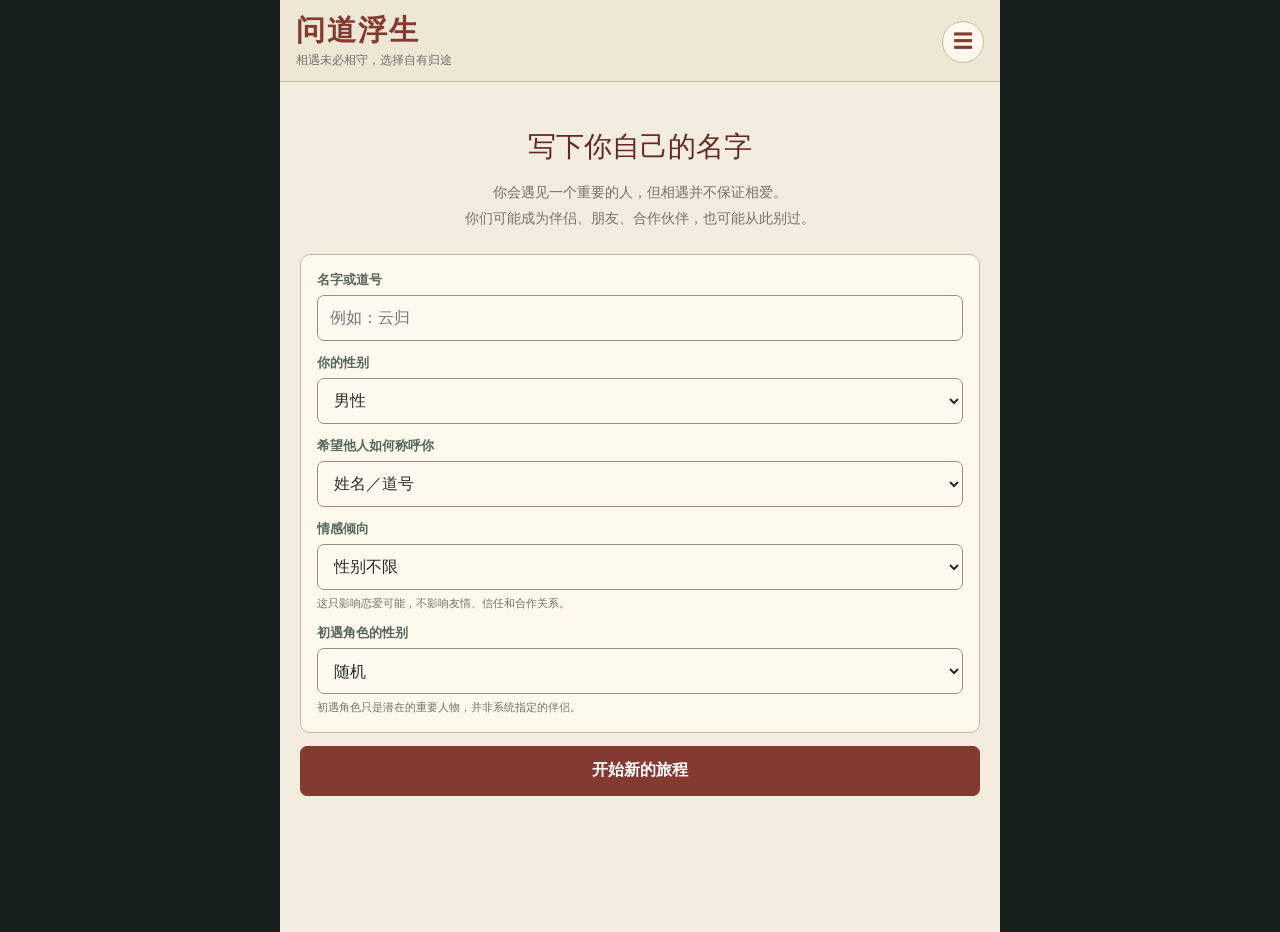
==== index.html @ 98767c67 "Fix truncated game HTML and restore menu" ====
<!doctype html>
<html lang="zh-CN">
<head>
<meta charset="utf-8">
<meta name="viewport" content="width=device-width,initial-scale=1,viewport-fit=cover">
<title>问道浮生 · 人物关系与生存重构版</title>
<style>
:root{
  --paper:#f3eddf;
  --paper2:#e5dcc9;
  --ink:#282c29;
  --muted:#737268;
  --red:#843a31;
  --red2:#642a25;
  --green:#53685b;
  --gold:#9d7437;
  --line:#c7baa3;
  --blue:#506b78;
  --safe-bottom:env(safe-area-inset-bottom,0px)
}
*{box-sizing:border-box}
html{background:#17201c}
body{
  margin:0;
  color:var(--ink);
  font-family:"PingFang SC","Microsoft YaHei",sans-serif;
  background:#17201c
}
button,input,select{font:inherit}
button{cursor:pointer;-webkit-tap-highlight-color:transparent}
button:disabled{cursor:not-allowed;opacity:.42}
.app{
  width:min(100%,720px);
  min-height:100dvh;
  margin:auto;
  padding-bottom:calc(94px + var(--safe-bottom));
  background:var(--paper)
}
.header{
  padding:15px 16px 12px;
  background:#efe7d6;
  border-bottom:1px solid var(--line)
}
.header-row{
  display:flex;
  align-items:center;
  justify-content:space-between;
  gap:12px
}
.brand h1{
  margin:0;
  color:var(--red);
  font:700 29px/1.1 serif;
  letter-spacing:2px
}
.brand p{
  margin:5px 0 0;
  color:var(--muted);
  font-size:12px
}
.icon-btn{
  position:relative;
  width:42px;
  height:42px;
  border:1px solid var(--line);
  border-radius:50%;
  background:#fff9ed;
  color:var(--red);
  font-size:20px
}
.start{
  padding:38px 20px 42px;
  text-align:center
}
.start h2{
  margin:8px 0 12px;
  color:var(--red2);
  font:500 28px serif
}
.start-intro{
  color:var(--muted);
  line-height:1.85;
  font-size:14px
}
.creator{
  margin-top:22px;
  padding:16px;
  border:1px solid var(--line);
  border-radius:10px;
  background:#fff9ed;
  text-align:left
}
.field{margin-bottom:13px}
.field:last-child{margin-bottom:0}
.field label{
  display:block;
  margin-bottom:6px;
  color:var(--green);
  font-size:13px;
  font-weight:700
}
.field input,.field select{
  width:100%;
  height:46px;
  padding:0 12px;
  border:1px solid #9b907d;
  border-radius:7px;
  background:#fffaf0;
  color:var(--ink)
}
.field small{
  display:block;
  margin-top:5px;
  color:var(--muted);
  font-size:11px;
  line-height:1.5
}
.start-actions{
  display:grid;
  gap:9px;
  margin-top:13px
}
.primary{
  border-color:var(--red)!important;
  background:var(--red)!important;
  color:#fff!important
}
.wide{width:100%}
.main-btn{
  min-height:50px;
  padding:10px 14px;
  border:1px solid #958a77;
  border-radius:7px;
  background:#fffaf0;
  color:var(--ink);
  font-weight:700
}
.game{display:none}
.game.active{display:block}
.sticky{
  position:sticky;
  top:0;
  z-index:15;
  padding:9px 12px;
  background:rgba(239,231,214,.96);
  border-bottom:1px solid var(--line);
  backdrop-filter:blur(10px)
}
.progress-row{
  display:flex;
  justify-content:space-between;
  gap:10px;
  margin-bottom:7px;
  color:var(--muted);
  font-size:12px
}
.progress{
  height:5px;
  border-radius:9px;
  background:#d4c8b4;
  overflow:hidden
}
.progress i{
  display:block;
  height:100%;
  background:var(--red);
  transition:width .3s
}
.stats{
  display:grid;
  grid-template-columns:repeat(6,1fr);
  gap:5px;
  margin-top:8px
}
.stat{
  padding:6px 2px;
  border:1px solid var(--line);
  border-radius:5px;
  background:#e4dac7;
  text-align:center
}
.stat b{
  display:block;
  color:var(--red2);
  font-size:14px
}
.stat span{
  color:var(--muted);
  font-size:9px
}
.stat.warning{background:#ead4c4}
.stat.danger{background:#dfb9ad}
.content{padding:14px}
.guide{
  display:none;
  margin-bottom:11px;
  padding:12px 13px;
  border:1px solid #b38b51;
  border-radius:8px;
  background:#f1e3c4;
  color:#5c513f;
  font-size:13px;
  line-height:1.65
}
.guide.active{display:block}
.guide-head{
  display:flex;
  align-items:center;
  justify-content:space-between;
  gap:8px;
  margin-bottom:5px
}
.guide-head b{color:var(--red2)}
.guide-head span{
  color:var(--gold);
  font-size:11px
}
.scene{
  padding:18px;
  border:1px solid var(--line);
  border-radius:9px;
  background:#fff9ed;
  box-shadow:0 8px 24px rgba(62,45,30,.07)
}
.label{
  color:var(--gold);
  font-size:12px;
  letter-spacing:1px
}
.scene h2{
  margin:8px 0 12px;
  color:var(--red2);
  font:500 26px serif
}
.story{
  min-height:120px;
  line-height:1.95;
  white-space:pre-line;
  color:#474a43
}
.goal{
  margin-top:15px;
  padding:11px 12px;
  border-left:3px solid var(--green);
  background:#e9e2d2;
  color:#555b53;
  font-size:13px;
  line-height:1.7
}
.goal b{color:var(--green)}
.cards{
  display:grid;
  grid-template-columns:1fr 1fr;
  gap:9px;
  margin-top:11px
}
.card{
  padding:11px;
  border:1px solid var(--line);
  border-radius:7px;
  background:#e8dfce
}
.card b{
  display:block;
  margin-bottom:5px;
  color:var(--green);
  font-size:13px
}
.card span{
  color:var(--muted);
  font-size:12px;
  line-height:1.65
}
.free-only{display:none}
.free-only.active{display:grid}
.log{
  margin-top:12px;
  padding:12px;
  border-top:1px solid var(--line);
  color:var(--muted);
  font-size:12px;
  line-height:1.8
}
.log>b{color:var(--red2)}
.log-list{
  max-height:150px;
  overflow:auto
}
.log-list div{
  padding:3px 0;
  border-bottom:1px dashed #cec1ab
}
.bottom-bar{
  position:fixed;
  z-index:20;
  left:50%;
  bottom:0;
  transform:translateX(-50%);
  display:grid;
  grid-template-columns:repeat(4,1fr);
  gap:7px;
  width:min(100%,720px);
  padding:9px 10px calc(9px + var(--safe-bottom));
  background:rgba(228,218,199,.97);
  border-top:1px solid var(--line);
  backdrop-filter:blur(12px)
}
.nav-btn{
  position:relative;
  min-height:48px;
  padding:7px 3px;
  border:1px solid #958a77;
  border-radius:7px;
  background:#fff9ed;
  color:var(--ink);
  font-size:12px;
  font-weight:700
}
.badge{
  position:absolute;
  top:-5px;
  right:-4px;
  display:none;
  min-width:17px;
  height:17px;
  padding:0 4px;
  border:2px solid #e4dac7;
  border-radius:10px;
  background:#b52e28;
  color:#fff;
  font:700 10px/13px sans-serif;
  text-align:center
}
.badge.show{display:block}
.overlay{
  position:fixed;
  z-index:100;
  inset:0;
  display:none;
  align-items:center;
  justify-content:center;
  padding:6vh 4vw;
  background:rgba(18,24,21,.48);
  backdrop-filter:blur(7px)
}
.overlay.open{display:flex}
.modal{
  position:relative;
  width:min(94vw,620px);
  max-height:84dvh;
  overflow:auto;
  padding:48px 17px 18px;
  border:1px solid #b7a98e;
  border-radius:13px;
  background:var(--paper);
  box-shadow:0 22px 70px rgba(0,0,0,.32)
}
.close{
  position:absolute;
  top:10px;
  width:36px;
  height:36px;
  border:1px solid var(--line);
  border-radius:50%;
  background:#fff9ed;
  color:var(--red);
  font-size:20px
}
.close.right{right:11px}
.close.left{left:11px}
.modal h2{
  margin:0 42px 7px;
  color:var(--red2);
  font:500 24px serif;
  text-align:center
}
.modal h3{
  margin:18px 0 8px;
  color:var(--green);
  font-size:15px
}
.modal-desc{
  margin:0 0 14px;
  color:var(--muted);
  text-align:center;
  font-size:12px;
  line-height:1.65
}
.choice-list{
  display:grid;
  gap:9px
}
.choice{
  width:100%;
  min-height:58px;
  padding:11px 13px;
  border:1px solid #9b907d;
  border-radius:8px;
  background:#fff9ed;
  text-align:left;
  color:var(--ink)
}
.choice strong{
  display:block;
  margin-bottom:4px;
  color:var(--red2)
}
.choice small{
  display:block;
  color:var(--muted);
  line-height:1.55
}
.choice em{
  display:block;
  margin-top:5px;
  color:var(--green);
  font-size:11px;
  font-style:normal
}
.choice .risk{color:#9a5037}
.choice:active{background:#ded1b8}
.result-box{
  margin:12px 0;
  padding:13px;
  border:1px solid var(--line);
  border-radius:8px;
  background:#fff9ed;
  line-height:1.75;
  font-size:13px
}
.result-box.success{border-left:4px solid var(--green)}
.result-box.fail{border-left:4px solid var(--red)}
.relationship{
  padding:12px 0;
  border-bottom:1px solid var(--line)
}
.relationship-head{
  display:flex;
  justify-content:space-between;
  gap:10px;
  margin-bottom:8px
}
.relationship-head b{color:var(--red2)}
.relationship-head span{
  color:var(--muted);
  font-size:12px
}
.meter-row{
  display:grid;
  grid-template-columns:44px 1fr 30px;
  align-items:center;
  gap:7px;
  margin:6px 0;
  color:var(--muted);
  font-size:11px
}
.meter{
  height:7px;
  overflow:hidden;
  border-radius:10px;
  background:#d6cab7
}
.meter i{
  display:block;
  height:100%;
  background:var(--green)
}
.map-grid{
  display:grid;
  grid-template-columns:1fr 1fr;
  gap:9px
}
.map-place{
  position:relative;
  min-height:82px;
  padding:10px;
  border:1px solid var(--line);
  border-radius:8px;
  background:#fff9ed;
  text-align:left
}
.map-place.active{
  border-color:var(--red);
  background:#eadbca
}
.map-place b{
  display:block;
  margin-bottom:4px;
  color:var(--red2)
}
.map-place small{
  color:var(--muted);
  line-height:1.45
}
.map-dot{
  position:absolute;
  top:7px;
  right:7px;
  width:10px;
  height:10px;
  border-radius:50%;
  background:#b52e28;
  box-shadow:0 0 0 3px rgba(181,46,40,.13)
}
.shop-item{
  display:grid;
  grid-template-columns:1fr auto;
  gap:9px;
  align-items:center;
  padding:11px 0;
  border-bottom:1px solid var(--line)
}
.shop-item b{
  display:block;
  color:var(--red2)
}
.shop-item small{
  color:var(--muted);
  line-height:1.5
}
.buy{
  min-width:92px;
  min-height:42px;
  border:1px solid var(--red);
  border-radius:6px;
  background:#fff9ed;
  color:var(--red)
}
.task{
  padding:11px 0;
  border-bottom:1px solid var(--line)
}
.task b{
  display:block;
  margin-bottom:4px;
  color:var(--red2)
}
.task small{
  color:var(--muted);
  line-height:1.55
}
.task.done{opacity:.58}
.clue{
  padding:10px;
  margin-bottom:8px;
  border:1px solid var(--line);
  border-radius:7px;
  background:#fff9ed
}
.clue b{
  display:block;
  color:var(--green);
  margin-bottom:4px
}
.clue small{
  color:var(--muted);
  line-height:1.5
}
.setting{
  display:flex;
  align-items:center;
  justify-content:space-between;
  gap:14px;
  padding:13px 3px;
  border-bottom:1px solid var(--line)
}
.setting select{
  min-width:122px;
  height:40px;
  padding:0 8px;
  border:1px solid #9b907d;
  border-radius:6px;
  background:#fff9ed
}
.toggle{
  width:52px;
  height:30px;
  padding:3px;
  border:0;
  border-radius:18px;
  background:#aaa
}
.toggle i{
  display:block;
  width:24px;
  height:24px;
  border-radius:50%;
  background:#fff;
  transition:.2s
}
.toggle.on{background:var(--green)}
.toggle.on i{transform:translateX(22px)}
.notice{
  margin-top:12px;
  color:var(--muted);
  font-size:12px;
  text-align:center;
  line-height:1.6
}
.danger-btn{
  border-color:#9e4940!important;
  color:#8c3029!important
}
.toast{
  position:fixed;
  z-index:200;
  left:50%;
  bottom:calc(105px + var(--safe-bottom));
  transform:translate(-50%,20px);
  width:min(88vw,480px);
  padding:11px 14px;
  border-radius:8px;
  background:rgba(40,44,41,.95);
  color:#fff;
  text-align:center;
  font-size:13px;
  opacity:0;
  pointer-events:none;
  transition:.22s
}
.toast.show{
  opacity:1;
  transform:translate(-50%,0)
}
.motion-dot{
  display:inline-block;
  width:7px;
  height:7px;
  margin-right:5px;
  border-radius:50%;
  background:#6e927a
}
@media(max-width:430px){
  .stats{gap:3px}
  .stat b{font-size:12px}
  .stat span{font-size:8px}
  .cards,.free-only{grid-template-columns:1fr}
  .story{min-height:140px}
  .scene h2{font-size:23px}
  .bottom-bar{gap:5px}
  .nav-btn{font-size:11px}
}
@media(prefers-reduced-motion:reduce){
  *{transition:none!important}
}
</style>
</head>
<body>
<main class="app">
  <header class="header">
    <div class="header-row">
      <div class="brand">
        <h1>问道浮生</h1>
        <p>相遇未必相守，选择自有归途</p>
      </div>
      <button class="icon-btn" id="topMenu" aria-label="菜单">☰</button>
    </div>
  </header>

  <section class="start" id="start">
    <h2>写下你自己的名字</h2>
    <p class="start-intro">
      你会遇见一个重要的人，但相遇并不保证相爱。<br>
      你们可能成为伴侣、朋友、合作伙伴，也可能从此别过。
    </p>

    <div class="creator">
      <div class="field">
        <label for="nameInput">名字或道号</label>
        <input id="nameInput" maxlength="8" placeholder="例如：云归">
      </div>

      <div class="field">
        <label for="playerGender">你的性别</label>
        <select id="playerGender">
          <option value="male">男性</option>
          <option value="female">女性</option>
          <option value="nonbinary">非二元／自定义</option>
        </select>
      </div>

      <div class="field">
        <label for="playerPronoun">希望他人如何称呼你</label>
        <select id="playerPronoun">
          <option value="ta">姓名／道号</option>
          <option value="he">他</option>
          <option value="she">她</option>
          <option value="they">其</option>
        </select>
      </div>

      <div class="field">
        <label for="romancePreference">情感倾向</label>
        <select id="romancePreference">
          <option value="any">性别不限</option>
          <option value="female">只考虑女性</option>
          <option value="male">只考虑男性</option>
          <option value="none">暂不考虑恋爱</option>
        </select>
        <small>这只影响恋爱可能，不影响友情、信任和合作关系。</small>
      </div>

      <div class="field">
        <label for="companionGender">初遇角色的性别</label>
        <select id="companionGender">
          <option value="random">随机</option>
          <option value="female">女性</option>
          <option value="male">男性</option>
          <option value="nonbinary">非二元／自定义</option>
        </select>
        <small>初遇角色只是潜在的重要人物，并非系统指定的伴侣。</small>
      </div>
    </div>

    <div class="start-actions">
      <button class="main-btn primary wide" id="begin">开始新的旅程</button>
      <button class="main-btn wide" id="continueGame" style="display:none">继续自动存档</button>
    </div>
  </section>

  <section class="game" id="game">
    <div class="sticky">
      <div class="progress-row">
        <b id="phaseText">第一回</b>
        <span>
          <i class="motion-dot" id="motionDot"></i>
          <span id="saveText">已自动存档</span>
        </span>
      </div>

      <div class="progress"><i id="progress"></i></div>

      <div class="stats">
        <div class="stat"><b id="coin">60</b><span>铜钱</span></div>
        <div class="stat" id="foodStat"><b id="food">10</b><span>食物</span></div>
        <div class="stat" id="healthStat"><b id="health">100</b><span>健康</span></div>
        <div class="stat"><b id="ap">—</b><span>行动力</span></div>
        <div class="stat"><b id="realm">凡身</b><span>境界</span></div>
        <div class="stat"><b id="members">1/0</b><span>人口/房位</span></div>
      </div>
    </div>

    <div class="content">
      <section class="guide" id="guide">
        <div class="guide-head">
          <b id="guideTitle">新手引导</b>
          <span id="guideStep"></span>
        </div>
        <div id="guideText"></div>
      </section>

      <article class="scene">
        <div class="label" id="label"></div>
        <h2 id="title"></h2>
        <div class="story" id="story"></div>
        <div class="goal">
          <b>当前目标：</b>
          <span id="goal"></span>
        </div>
      </article>

      <div class="cards">
        <div class="card">
          <b>人物关系</b>
          <span id="relationshipSummary">尚未遇见重要人物</span>
        </div>
        <div class="card">
          <b>装备与居所</b>
          <span id="assetSummary">无装备，租住小屋</span>
        </div>
      </div>

      <div class="cards free-only" id="freeInfo">
        <div class="card">
          <b>修行进度</b>
          <span id="cultivationSummary"></span>
        </div>
        <div class="card">
          <b>今日状态</b>
          <span id="dailySummary"></span>
        </div>
        <div class="card">
          <b>势力关系</b>
          <span id="factionSummary"></span>
        </div>
        <div class="card">
          <b>案件进度</b>
          <span id="caseSummary"></span>
        </div>
      </div>

      <div class="log">
        <b>浮生录</b>
        <div class="log-list" id="logs"></div>
      </div>
    </div>

    <nav class="bottom-bar">
      <button class="nav-btn" id="mapButton">
        地图
        <span class="badge" id="mapBadge">!</span>
      </button>

      <button class="nav-btn primary" id="actionButton">
        作出选择
        <span class="badge" id="actionBadge">!</span>
      </button>

      <button class="nav-btn" id="shopButton">
        市集
        <span class="badge" id="shopBadge">!</span>
      </button>

      <button class="nav-btn" id="journalButton">
        任务与人物
        <span class="badge" id="journalBadge">!</span>
      </button>
    </nav>
  </section>
</main>

<div class="overlay" id="overlay">
  <div class="modal" id="modal">
    <button class="close right" id="closeModal" aria-label="关闭">×</button>
    <div id="modalBody"></div>
  </div>
</div>

<div class="toast" id="toast"></div>

<script>
const SAVE_KEY = "wendao-fusheng-v6";
const LEGACY_V5_KEY = "wendao-fusheng-v5";
const SLOT_PREFIX = "wendao-fusheng-v6-slot-";

const $ = id => document.getElementById(id);

const weaponNames = ["无", "木剑", "青锋剑", "玄铁剑"];
const armorNames = ["无", "布甲", "皮甲", "玄铁甲"];
const methodNames = ["无", "吐纳诀", "守心诀", "两仪心法"];

const genderNames = {
  male:"男性",
  female:"女性",
  nonbinary:"非二元"
};

const professions = {
  apothecary:{
    name:"药师",
    place:"medicine",
    desc:"辨药、制药和采集收益更高。"
  },
  guard:{
    name:"护卫",
    place:"guard",
    desc:"巡逻、护送和危险行动更加稳定。"
  },
  scholar:{
    name:"书生",
    place:"academy",
    desc:"研读、修行和分析线索效率更高。"
  }
};

const places = {
  home:{
    name:"住处",
    desc:"可以休息、修炼、整理证据并安排晚饭。"
  },
  market:{
    name:"青石市集",
    desc:"商旅来往频繁，可以工作、购买物资或打听消息。"
  },
  medicine:{
    name:"回春药行",
    desc:"药材、病患和各地处方都汇集在此。"
  },
  guard:{
    name:"巡检司",
    desc:"负责城防与巡夜，保存着人员和路线记录。"
  },
  academy:{
    name:"白鹿书院",
    desc:"收藏地方志、医书、毒理和历年卷宗。"
  },
  palace:{
    name:"临川王府",
    desc:"世子身亡之地，平日戒备森严。"
  },
  outskirts:{
    name:"城外山野",
    desc:"可以采集、狩猎和修行，也可能遇见危险。"
  }
};

const clueData = {
  ledger:{
    name:"残缺的药材账页",
    desc:"世子身亡前，有人高价购入能够压制寒气症状的药物。"
  },
  route:{
    name:"被改动的巡夜路线",
    desc:"案发当夜，王府北院守卫曾被一纸临时命令调走。"
  },
  toxin:{
    name:"寒髓散毒理记载",
    desc:"此毒发作时与急病相似，药性却会留下银蓝色沉淀。"
  },
  cup:{
    name:"酒杯中的银蓝沉淀",
    desc:"世子遗留的酒杯中存在寒髓散残迹。"
  },
  seal:{
    name:"伪造的北境货印",
    desc:"运入青石城的药材并未经过正常官府检查。"
  },
  smuggler:{
    name:"走私者口供",
    desc:"走私者承认有人借内府名义接收北境毒药。"
  },
  testimony:{
    name:"侍女云枝的证词",
    desc:"云枝看见内府司丞顾惟安亲自送来世子的药酒。"
  },
  herb:{
    name:"特殊配药手法",
    desc:"初遇之人辨认出药酒使用了回春药行之外的北境手法。"
  }
};

const baseNPCs = {
  xu:{
    name:"徐砚",
    gender:"male",
    desc:"负责城南巡逻的年轻校尉。",
    place:"guard"
  },
  lin:{
    name:"林见微",
    gender:"female",
    desc:"白鹿书院中负责整理卷宗的先生。",
    place:"academy"
  },
  chen:{
    name:"陈掌柜",
    gender:"male",
    desc:"熟悉商路、药材和各地货印。",
    place:"market"
  },
  yun:{
    name:"云枝",
    gender:"female",
    desc:"曾在临川王世子身边侍奉。",
    place:"palace"
  }
};

const prologueEvents = [
  {
    label:"第一回 · 雨巷",
    title:"檐下相逢",
    story:c=>`秋雨封住城门。你在旧茶铺的屋檐下遇见${c.name}。${c.pronoun}抱着一只装满药草的竹篓，却付不起进城的路钱。\n\n远处巡夜人的灯正慢慢靠近。`,
    goal:"决定是否介入这个陌生人的困境。",
    choices:[
      {
        title:"替对方支付路钱",
        desc:"直接承担损失，通常能够建立最初的信任。",
        chance:88,
        success:{coin:-8,trust:7,closeness:2},
        fail:{coin:-8,trust:3,conflict:1},
        successText:"对方认真记下你的名字，并答应日后偿还。",
        failText:"对方接受了帮助，却仍对陌生人的善意保持戒心。"
      },
      {
        title:"陪对方寻找小路",
        desc:"不必花钱，但暴雨可能让你们受寒。",
        chance:68,
        success:{food:-1,health:-3,trust:5,closeness:6},
        fail:{health:-10,trust:2,conflict:2},
        successText:"你们在泥泞山路上谈了许久，第一次真正认识彼此。",
        failText:"小路被山水冲断，你们狼狈折返，彼此都有些疲惫。"
      },
      {
        title:"提醒巡夜人后离开",
        desc:"保留资源，也不承担陌生人的责任。",
        chance:95,
        success:{coin:2,trust:-2,closeness:-1},
        fail:{trust:-4,conflict:2},
        successText:"巡夜人接手了此事。你与对方只匆匆交换了姓名。",
        failText:"巡夜人态度粗暴。对方记住了你的离开，却没有责备。"
      }
    ]
  },
  {
    label:"第二回 · 城南",
    title:"再次相遇",
    story:c=>`三日后，你在城南再次遇见${c.name}。${c.pronoun}正在药行门口争取一份短工，掌柜却只肯留下一个人。\n\n这一次，相遇似乎不再只是偶然。`,
    goal:"在生计与他人的处境之间作出决定。",
    choices:[
      {
        title:"把工作机会让给对方",
        desc:"失去眼前收入，但可能提高信任。",
        chance:82,
        success:{food:2,trust:8,closeness:3},
        fail:{trust:3,conflict:1},
        successText:"对方得到工作，也开始主动关心你的生计。",
        failText:"掌柜最终没有录用任何人。你的善意没有换来现实结果。"
      },
      {
        title:"提出共同分工",
        desc:"风险适中，成功时双方都能得到收入。",
        chance:65,
        success:{coin:13,food:-1,trust:5,closeness:4},
        fail:{coin:4,health:-4,trust:2},
        successText:"你负责搬货，对方负责辨药，掌柜勉强答应。",
        failText:"掌柜只给了零散杂活，忙了一日也没有赚到多少。"
      },
      {
        title:"独自接下工作",
        desc:"收入较稳定，但可能造成价值观分歧。",
        chance:90,
        success:{coin:18,trust:-4,conflict:4},
        fail:{coin:7,trust:-5,conflict:5},
        successText:"你赚到了钱，对方却与你保持了更远的距离。",
        failText:"工作并不顺利，而你们之间也出现了一道裂痕。"
      }
    ]
  },
  {
    label:"第三回 · 寒夜",
    title:"病中之人",
    story:c=>`${c.name}在寒夜里发起高热。医馆收费不低，市集也有来路不明的便宜药。\n\n${c.pronoun}意识尚清醒，并没有要求你必须留下。`,
    goal:"决定你愿意为这段关系承担多少责任。",
    choices:[
      {
        title:"请正规医馆诊治",
        desc:"花费较高，结果通常最为稳妥。",
        chance:94,
        success:{coin:-12,trust:9,closeness:4,affection:2},
        fail:{coin:-12,trust:5,health:-2},
        successText:"高热很快退去，这份照顾被认真记在心里。",
        failText:"病情反复了一夜，但最终没有继续恶化。"
      },
      {
        title:"亲自煎药并守夜",
        desc:"成功率受到当前健康和修为影响。",
        chance:64,
        success:{food:-2,health:-5,trust:7,closeness:7,qi:4},
        fail:{food:-2,health:-10,trust:2,conflict:2},
        successText:"你守到天亮，药也恰好对症。",
        failText:"药效并不稳定。幸而次日医师赶到，没有酿成大错。"
      },
      {
        title:"送去便宜药后离开",
        desc:"成本低，但对方可能认为你在回避责任。",
        chance:70,
        success:{coin:-4,trust:1,conflict:2},
        fail:{coin:-4,trust:-5,conflict:5},
        successText:"药勉强有效，但你们的关系没有因此更近。",
        failText:"药物让病情加重。对方此后不再轻易接受你的建议。"
      }
    ]
  },
  {
    label:"第四回 · 灯火",
    title:"寻常一夜",
    story:c=>`风吹过石阶。你与${c.name}偶然在小炉边分食热汤。\n\n没有灾祸，也没有必须立刻回答的问题。只是寻常的一夜。`,
    goal:"决定如何度过这段不被危机推动的时间。",
    choices:[
      {
        title:"谈谈各自的过去",
        desc:"可能增进亲近，也可能触及对方不愿提起的事情。",
        chance:72,
        success:{food:-1,closeness:7,trust:3,affection:2},
        fail:{food:-1,closeness:1,conflict:2},
        successText:"你们第一次谈到离开故乡的原因。",
        failText:"对方避开了几个问题，炉火旁短暂地沉默下来。"
      },
      {
        title:"安静吃完这顿饭",
        desc:"关系变化不大，但不会强迫对方袒露自己。",
        chance:98,
        success:{food:-1,trust:2,closeness:2},
        fail:{food:-1},
        successText:"安静并不令人不适，边界也得到尊重。",
        failText:"这一夜平静地过去了。"
      },
      {
        title:"独自修炼",
        desc:"优先提升自己，对关系帮助有限。",
        chance:80,
        success:{qi:6,closeness:-1},
        fail:{health:-5,qi:2,closeness:-2},
        successText:"你在风声中捕捉到一丝微弱灵息。",
        failText:"心绪杂乱，修炼没有取得预期进展。"
      }
    ]
  },
  {
    label:"第五回 · 市集",
    title:"第一笔积蓄",
    story:c=>`药行结算了工钱。${c.name}认为应该先准备食物，但市集中也出现了武器、心法和永久房屋的消息。\n\n你们未必拥有共同的钱袋。`,
    goal:"表明你对现实生活的优先判断。",
    choices:[
      {
        title:"优先储备食物",
        desc:"提高生存保障，对多数务实角色而言是可靠选择。",
        chance:92,
        success:{coin:-10,food:14,trust:5,closeness:2},
        fail:{coin:-10,food:10,trust:2},
        successText:"粮袋装满后，你们都松了一口气。",
        failText:"部分食物价格偏高，但至少避免了断粮。"
      },
      {
        title:"保留钱财准备装备",
        desc:"资源更加灵活，但眼前生活没有改善。",
        chance:82,
        success:{coin:18,trust:1,qi:2},
        fail:{coin:10,conflict:1},
        successText:"你保留了选择余地，也开始留意城外的危险。",
        failText:"物价变化让这笔积蓄没有预想中充裕。"
      },
      {
        title:"提出共同筹备住处",
        desc:"只有关系基础足够时，对方才会把它视为共同承诺。",
        chance:58,
        success:{coin:22,trust:5,closeness:5,affection:3},
        fail:{coin:15,conflict:3,affection:-2},
        successText:"对方没有立刻答应，却开始与你一起计算房价。",
        failText:"对方认为谈论共同住处还为时过早。"
      }
    ]
  },
  {
    label:"第六回 · 山道",
    title:"药材遇袭",
    story:c=>`你与${c.name}送药出城时，几名盗匪堵住山道。\n\n没有人知道他们是否只是求财，也没有人能保证冒险一定成功。`,
    goal:"在安全、货物与彼此之间作出取舍。",
    choices:[
      {
        title:"共同寻找山石间的退路",
        desc:"依靠配合脱身，当前信任会影响成功率。",
        chance:58,
        success:{health:-4,trust:7,closeness:5,qi:3},
        fail:{health:-16,coin:-8,conflict:3},
        successText:"你们互相照应，从山石后的窄道脱身。",
        failText:"退路比预想中危险，你在混乱中受了伤。"
      },
      {
        title:"交出部分货物",
        desc:"较为稳妥，但会造成经济损失。",
        chance:94,
        success:{coin:-13,trust:3},
        fail:{coin:-18,health:-4},
        successText:"盗匪拿走货物后放你们离开。",
        failText:"对方临时加价，你们损失了更多东西。"
      },
      {
        title:"让对方先走，自己引开盗匪",
        desc:"高风险选择，健康越低越危险。",
        chance:52,
        success:{health:-10,trust:10,closeness:6,affection:4},
        fail:{health:-24,trust:4,conflict:2},
        successText:"你成功甩开追兵。对方在城门外等了你很久。",
        failText:"你受了不轻的伤。对方虽然把你带回城，却并不赞同这种冒险。"
      }
    ]
  },
  {
    label:"第七回 · 屋檐",
    title:"何处为家",
    story:c=>`房东突然涨租。${c.name}问起你对未来的打算，但没有把自己预设在你的未来里。\n\n这是一次试探，也可能只是现实讨论。`,
    goal:"表达真实想法，而不是选择最讨好对方的回答。",
    choices:[
      {
        title:"希望将来拥有稳定住处",
        desc:"表达长期计划，但不直接要求对方作出承诺。",
        chance:84,
        success:{trust:6,closeness:3,affection:2},
        fail:{trust:2},
        successText:"你们对安稳生活有着相近的理解。",
        failText:"对方认同住处的重要，却没有谈及共同生活。"
      },
      {
        title:"先解决眼前租金",
        desc:"现实而谨慎，不会过早定义关系。",
        chance:93,
        success:{coin:12,trust:3},
        fail:{coin:5,conflict:1},
        successText:"你们找到更便宜的住处，各自保留了余地。",
        failText:"搬家比预想中花费更多精力。"
      },
      {
        title:"认为四海皆可为家",
        desc:"可能符合自由生活，也可能与对方的价值观冲突。",
        chance:50,
        success:{qi:5,closeness:3},
        fail:{qi:3,trust:-4,conflict:5},
        successText:"对方笑着说，也许有一天愿意与你远行。",
        failText:"对方没有反驳，只是更加确认你们想要的生活不同。"
      }
    ]
  },
  {
    label:"第八回 · 初雪",
    title:"不必相守的温柔",
    story:c=>`初雪落下。${c.name}把一杯热茶推到你面前，你也替${c.pronoun}关上漏风的窗。\n\n温柔并不自动等于爱情。`,
    goal:"选择你希望这段关系朝哪个方向发展。",
    choices:[
      {
        title:"试着靠近一些",
        desc:"只有情感倾向相容时，才会增加恋爱好感。",
        chance:64,
        romantic:true,
        success:{closeness:5,affection:7,trust:2},
        fail:{closeness:1,affection:-2,conflict:2},
        successText:"你们都没有避开那一瞬间的目光。",
        failText:"对方温和地转开话题，关系仍停留在原处。"
      },
      {
        title:"珍惜这段友情",
        desc:"明确友情边界，提高信任和亲近。",
        chance:95,
        success:{trust:5,closeness:6,affection:-1},
        fail:{trust:2},
        successText:"你们不必成为伴侣，也可以是重要的同行者。",
        failText:"对方接受了这份边界。"
      },
      {
        title:"减少往来",
        desc:"主动保留距离，让双方回到各自生活。",
        chance:98,
        success:{trust:-3,closeness:-7,affection:-5},
        fail:{conflict:1},
        successText:"此后的见面渐渐少了。",
        failText:"关系在沉默中淡去。"
      }
    ]
  },
  {
    label:"第九回 · 旧债",
    title:"掌柜的秘密",
    story:c=>`药行掌柜年轻时私采灵矿，如今旧事败露。他提出一笔足以改变生活的封口费。\n\n${c.name}愿意听你的决定，却未必认同。`,
    goal:"决定你愿意以什么作为未来生活的根基。",
    choices:[
      {
        title:"拒绝并公开真相",
        desc:"经济收益低，但通常能够提高信任。",
        chance:76,
        success:{coin:-3,trust:8,closeness:3,qi:4},
        fail:{coin:-8,trust:3,health:-3},
        successText:"真相得以公开，你们也不必害怕夜里的敲门声。",
        failText:"掌柜试图推卸责任，事情处理得并不顺利。"
      },
      {
        title:"收下报酬并保密",
        desc:"立即获得大量钱财，但可能严重损害关系。",
        chance:96,
        success:{coin:55,trust:-8,conflict:8},
        fail:{coin:30,trust:-10,conflict:10},
        successText:"钱装进了口袋，秘密也从此跟随你。",
        failText:"掌柜没有支付全部报酬，你却已经卷入其中。"
      },
      {
        title:"要求掌柜补偿矿工",
        desc:"需要说服掌柜，失败后可能两边都不讨好。",
        chance:57,
        success:{coin:16,trust:9,closeness:4,qi:3},
        fail:{coin:-5,trust:1,conflict:3},
        successText:"掌柜最终退还收益，矿工们也愿意接受补偿。",
        failText:"掌柜拒绝承担责任，矿工也不相信你能改变什么。"
      }
    ]
  },
  {
    label:"第十回 · 春信",
    title:"十回之后",
    story:c=>`春天到来。${c.name}将这些日子的账目放在桌上。\n\n你们之间有过照顾、分歧和沉默。关系将由此前的积累决定，而不是由最后一句话单独决定。`,
    goal:"说出你对这段关系的真实期待。",
    choices:[
      {
        title:"表达相守的愿望",
        desc:"需要情感倾向相容，也需要足够的信任、亲近和好感。",
        chance:60,
        romantic:true,
        commitment:true,
        success:{trust:3,closeness:5,affection:8},
        fail:{closeness:-2,affection:-4,conflict:2},
        successText:"对方没有立刻回答，却将手放在了同一本账册上。",
        failText:"对方珍惜你，却无法给出同样的承诺。"
      },
      {
        title:"希望成为长期伙伴",
        desc:"不要求恋爱，可以发展为朋友或事业搭档。",
        chance:86,
        partnership:true,
        success:{trust:7,closeness:5},
        fail:{trust:2,closeness:1},
        successText:"你们决定继续同行，但不急于定义彼此。",
        failText:"对方愿意保持联系，却希望拥有更多独立空间。"
      },
      {
        title:"在这里告别",
        desc:"结束密切关系，各自走向新的生活。",
        chance:98,
        farewell:true,
        success:{closeness:-8,affection:-8},
        fail:{conflict:1},
        successText:"你们认真告别，没有把离开视为一场失败。",
        failText:"有些话最终没有说出口。"
      }
    ]
  }
];

function freshState(){
  return {
    version:6,
    player:{
      name:"",
      gender:"male",
      pronoun:"ta",
      preference:"any"
    },
    companion:{
      name:"",
      gender:"female",
      pronoun:"她",
      trait:"",
      present:true,
      relationType:"相识",
      trust:0,
      closeness:0,
      affection:0,
      conflict:0
    },
    mode:"prologue",
    turn:0,
    lastCommitment:false,
    lastPartnership:false,
    lastFarewell:false,
    coin:60,
    food:10,
    health:100,
    qi:0,
    ap:3,
    members:1,
    house:false,
    weapon:0,
    armor:0,
    method:0,
    profession:"",
    profXP:0,
    day:1,
    location:"home",
    ateToday:false,
    hungerStreak:0,
    route:"independent",
    factions:{
      medicine:0,
      guard:0,
      academy:0
    },
    npcRelations:{
      xu:{trust:0,closeness:0},
      lin:{trust:0,closeness:0},
      chen:{trust:0,closeness:0},
      yun:{trust:0,closeness:0}
    },
    clues:[],
    caseResolved:false,
    caseResult:"",
    suspicion:0,
    logs:[],
    tutorial:{
      active:true,
      step:0,
      mapOpened:false,
      movedToWork:false,
      worked:false,
      returnedHome:false,
      ate:false,
      talked:false,
      clue:false
    },
    seen:{
      journal:false,
      shop:false,
      places:{},
      npcs:{},
      clues:[]
    },
    settings:{
      closeSide:"right",
      backdrop:true,
      guidance:true,
      redDots:true,
      reducedMotion:false
    }
  };
}

let state = freshState();
let toastTimer = 0;
let modalLocked = false;

function esc(value){
  return String(value).replace(/[&<>"']/g,char=>({
    "&":"&amp;",
    "<":"&lt;",
    ">":"&gt;",
    '"':"&quot;",
    "'":"&#39;"
  })[char]);
}

function randomItem(list){
  return list[Math.floor(Math.random()*list.length)];
}

function makeCompanion(genderChoice){
  let gender = genderChoice;

  if(gender === "random"){
    gender = randomItem(["female","male","nonbinary"]);
  }

  const names = {
    female:["沈禾","陆青梧","顾微澜","宁秋"],
    male:["沈川","陆长青","顾闻舟","宁砚"],
    nonbinary:["沈青","陆归尘","顾照","宁无墨"]
  };

  const pronouns = {
    female:"她",
    male:"他",
    nonbinary:"其"
  };

  return {
    name:randomItem(names[gender]),
    gender,
    pronoun:pronouns[gender],
    trait:randomItem(["谨慎务实","温和独立","重视承诺","向往自由"]),
    present:true,
    relationType:"相识",
    trust:0,
    closeness:0,
    affection:0,
    conflict:0
  };
}

function migrateV5(old){
  const next = freshState();

  next.player.name = old.name || "无名客";
  next.coin = old.coin ?? 60;
  next.food = old.food ?? 10;
  next.health = 85;
  next.qi = old.qi ?? 0;
  next.house = !!old.house;
  next.weapon = old.weapon ?? 0;
  next.armor = old.armor ?? 0;
  next.method = old.method ?? 0;
  next.logs = Array.isArray(old.logs) ? old.logs.slice(0,40) : [];

  next.companion = makeCompanion("female");
  next.companion.name = "沈禾";
  next.companion.trust = Math.max(5,old.bond || 0);
  next.companion.closeness = Math.max(0,Math.floor((old.bond || 0)*.7));

  if(old.mode === "prologue"){
    next.mode = "prologue";
    next.turn = Math.min(9,old.turn || 0);
  }else{
    next.mode = "free";
    next.profession = old.profession || "apothecary";
    next.day = old.day || 1;
    next.ap = old.ap ?? 3;
    next.location = old.location || "home";
    next.route = old.route || "companion";
    next.companion.relationType = old.route === "family" ? "伴侣" : "长期伙伴";
    next.members = old.members || 2;
    next.tutorial.step = 0;
  }

  next.logs.unshift("系统：旧版存档已迁移。人物关系与健康使用安全默认值。");
  return next;
}

function mergeState(data){
  const base = freshState();

  return {
    ...base,
    ...data,
    player:{...base.player,...(data.player||{})},
    companion:{...base.companion,...(data.companion||{})},
    factions:{...base.factions,...(data.factions||{})},
    npcRelations:{...base.npcRelations,...(data.npcRelations||{})},
    tutorial:{...base.tutorial,...(data.tutorial||{})},
    seen:{
      ...base.seen,
      ...(data.seen||{}),
      places:{...base.seen.places,...((data.seen||{}).places||{})},
      npcs:{...base.seen.npcs,...((data.seen||{}).npcs||{})},
      clues:Array.isArray((data.seen||{}).clues)?data.seen.clues:[]
    },
    settings:{...base.settings,...(data.settings||{})},
    clues:Array.isArray(data.clues)?data.clues:[],
    logs:Array.isArray(data.logs)?data.logs:[]
  };
}

function loadAuto(){
  const raw = localStorage.getItem(SAVE_KEY);

  if(raw){
    try{
      return mergeState(JSON.parse(raw));
    }catch(error){
      localStorage.removeItem(SAVE_KEY);
    }
  }

  const oldRaw = localStorage.getItem(LEGACY_V5_KEY);

  if(oldRaw){
    try{
      return migrateV5(JSON.parse(oldRaw));
    }catch(error){
      return null;
    }
  }

  return null;
}

function clampState(){
  state.coin=Math.max(0,Math.floor(Number(state.coin)||0));
  state.food=Math.max(0,Math.floor(Number(state.food)||0));
  state.health=Math.max(0,Math.min(100,Math.floor(Number(state.health)||0)));
  state.qi=Math.max(0,Math.floor(Number(state.qi)||0));
  state.ap=Math.max(0,Math.min(3,Math.floor(Number(state.ap)||0)));

  ["trust","closeness","affection"].forEach(key=>{
    state.companion[key]=Math.max(-20,Math.min(100,state.companion[key]||0));
  });

  state.companion.conflict=Math.max(0,Math.min(100,state.companion.conflict||0));
}

function save(){
  clampState();
  localStorage.setItem(SAVE_KEY,JSON.stringify(state));
  $("saveText").textContent="已自动存档";
}

function log(text){
  state.logs.unshift(text);
  state.logs=state.logs.slice(0,70);
}

function toast(text){
  clearTimeout(toastTimer);
  $("toast").textContent=text;
  $("toast").classList.add("show");
  toastTimer=setTimeout(()=>$("toast").classList.remove("show"),2200);
}

function openModal(html,locked=false){
  modalLocked=locked;
  $("modalBody").innerHTML=html;
  $("closeModal").className=`close ${state.settings.closeSide}`;
  $("closeModal").style.display=locked?"none":"";
  $("overlay").classList.add("open");
}

function closeModal(){
  if(modalLocked)return;
  $("overlay").classList.remove("open");
  $("closeModal").style.display="";
}

function forceCloseModal(){
  modalLocked=false;
  $("overlay").classList.remove("open");
  $("closeModal").style.display="";
}

function applyEffects(effects={}){
  const direct=["coin","food","health","qi"];

  direct.forEach(key=>{
    state[key]+=effects[key]||0;
  });

  ["trust","closeness","affection","conflict"].forEach(key=>{
    state.companion[key]+=effects[key]||0;
  });

  if(effects.medicine)state.factions.medicine+=effects.medicine;
  if(effects.guard)state.factions.guard+=effects.guard;
  if(effects.academy)state.factions.academy+=effects.academy;
  if(effects.xp)state.profXP+=effects.xp;

  clampState();
}

function orientationCompatible(){
  const pref=state.player.preference;

  if(pref==="none")return false;
  if(pref==="any")return true;
  return pref===state.companion.gender;
}

function currentDate(){
  const year=1+Math.floor((state.day-1)/360);
  const month=1+Math.floor(((state.day-1)%360)/30);
  const day=1+((state.day-1)%30);

  return `浮生${year}年 ${month}月${day}日`;
}

function weekday(){
  return ((state.day-1)%7)+1;
}

function weekdayName(){
  return ["一","二","三","四","五","六","日"][weekday()-1];
}

function periodName(){
  if(state.ap===3)return "清晨";
  if(state.ap===2)return "午后";
  if(state.ap===1)return "黄昏";
  return "夜深";
}

function realmInfo(){
  const realms=[
    {name:"凡身",min:0,next:30},
    {name:"感气",min:30,next:80},
    {name:"引气",min:80,next:160},
    {name:"凝元",min:160,next:280},
    {name:"筑基",min:280,next:null}
  ];

  let current=realms[0];

  realms.forEach(realm=>{
    if(state.qi>=realm.min)current=realm;
  });

  return current;
}

function realmProgressText(){
  const realm=realmInfo();

  if(realm.next===null){
    return `${realm.name}｜修为 ${state.qi}｜当前试玩版最高境界`;
  }

  return `${realm.name}｜修为 ${state.qi}/${realm.next}｜距离突破 ${realm.next-state.qi}`;
}

function capacity(){
  return state.house?6:0;
}

function healthDescription(){
  if(state.health>=85)return "精力充沛";
  if(state.health>=60)return "状态尚可";
  if(state.health>=35)return "身体疲惫";
  if(state.health>=15)return "虚弱不堪";
  return "病危";
}

function relationLabel(){
  return state.companion.relationType||"相识";
}

function relationshipSummary(){
  const c=state.companion;

  if(!c.present){
    return `${c.name}已离开青石城｜最终关系：${c.relationType}`;
  }

  return `${c.name}（${genderNames[c.gender]}）｜${relationLabel()}｜信任 ${c.trust}｜亲近 ${c.closeness}｜好感 ${c.affection}｜分歧 ${c.conflict}`;
}

function professionRank(){
  if(state.profXP>=75)return "名士";
  if(state.profXP>=40)return "行家";
  if(state.profXP>=18)return "熟手";
  return "初习";
}

function professionText(){
  if(!state.profession)return "尚未选择职业";
  return `${professionRank()}${professions[state.profession].name}｜经验 ${state.profXP}`;
}

function currentNPCPlace(id){
  const evening=state.ap<=1;
  const w=weekday();

  if(id==="companion"){
    if(!state.companion.present)return null;
    if(evening)return "home";
    if(w<=5)return "medicine";
    return w===6?"market":"outskirts";
  }

  if(id==="xu"){
    return w<=5?(state.ap===3?"guard":"palace"):"market";
  }

  if(id==="lin"){
    return w<=5?"academy":w===6?"market":"home";
  }

  if(id==="chen"){
    return state.ap===1?"medicine":"market";
  }

  if(id==="yun"){
    return state.day%2===0&&state.ap>=2?"palace":"home";
  }

  return null;
}

function npcAvailable(id){
  if(id==="xu")return state.day>=2;
  if(id==="lin")return state.day>=3;
  if(id==="chen")return state.day>=2;
  if(id==="yun")return state.day>=4||state.clues.includes("cup");
  return id==="companion"&&state.companion.present;
}

function npcInfo(id){
  if(id==="companion"){
    return {
      name:state.companion.name,
      desc:`与你在雨巷相遇的${state.companion.trait}之人。`
    };
  }

  return baseNPCs[id];
}

function npcsHere(){
  return ["companion","xu","lin","chen","yun"].filter(id=>
    npcAvailable(id)&&currentNPCPlace(id)===state.location
  );
}

function unseenNPCsHere(){
  return npcsHere().filter(id=>!state.seen.npcs[id]);
}

function placeHasNotice(placeId){
  if(state.mode!=="free")return false;

  if(unseenNPCsHere().length&&placeId===state.location)return true;

  const ids=["companion","xu","lin","chen","yun"];

  return ids.some(id=>
    npcAvailable(id)&&
    currentNPCPlace(id)===placeId&&
    !state.seen.npcs[id]
  );
}

function prologueChance(choice){
  let chance=choice.chance;

  if(choice.title.includes("亲自煎药")){
    chance+=Math.floor(state.qi/3);
    chance+=Math.floor((state.health-70)/5);
  }

  if(choice.title.includes("共同寻找")){
    chance+=Math.floor(state.companion.trust/4);
  }

  if(choice.title.includes("引开盗匪")){
    chance+=Math.floor((state.health-70)/4);
    chance+=Math.floor(state.qi/4);
  }

  if(choice.romantic&&!orientationCompatible()){
    chance=8;
  }

  if(choice.commitment){
    chance+=Math.floor(state.companion.trust/5);
    chance+=Math.floor(state.companion.closeness/5);
    chance+=Math.floor(state.companion.affection/4);
    chance-=Math.floor(state.companion.conflict/3);
  }

  return Math.max(5,Math.min(95,Math.round(chance)));
}

function tutorialInfo(){
  const t=state.tutorial;

  if(!t.active||!state.settings.guidance){
    return null;
  }

  const steps=[
    {
      title:"第一步：查看地图",
      text:"点击底部“地图”。红点表示新人物、首次事件或尚未查看的地点。"
    },
    {
      title:"第二步：前往谋生地点",
      text:`前往${state.profession?places[professions[state.profession].place].name:"职业地点"}，完成一次工作。移动不消耗行动力。`
    },
    {
      title:"第三步：返回住处",
      text:"工作后打开地图返回住处。你需要在结束一天前安排晚饭。"
    },
    {
      title:"第四步：吃饭并休息",
      text:"在住处选择“安排晚饭”。不吃饭会损失健康，连续挨饿会减少次日行动力。"
    },
    {
      title:"第五步：认识城中人物",
      text:"新的一天开始后，寻找带红点的地点，并与一名特殊人物交谈。"
    },
    {
      title:"第六步：取得第一条线索",
      text:"前往药行核对账册，或在其他地点调查世子之死。"
    }
  ];

  if(t.step>=steps.length)return null;

  return {
    ...steps[t.step],
    index:t.step+1,
    total:steps.length
  };
}

function advanceTutorial(action){
  const t=state.tutorial;

  if(!t.active)return;

  if(t.step===0&&action==="openMap"){
    t.mapOpened=true;
    t.step=1;
    toast("引导完成：你已经学会查看地图");
  }else if(t.step===1&&action==="work"){
    t.worked=true;
    t.step=2;
    toast("引导完成：第一次工作");
  }else if(t.step===2&&action==="returnHome"){
    t.returnedHome=true;
    t.step=3;
    toast("下一步：在住处安排晚饭");
  }else if(t.step===3&&action==="eat"){
    t.ate=true;
    t.step=4;
  }else if(t.step===4&&action==="talk"){
    t.talked=true;
    t.step=5;
    toast("引导完成：第一次与特殊人物交谈");
  }else if(t.step===5&&action==="clue"){
    t.clue=true;
    t.step=6;
    t.active=false;
    log("新手引导完成：你已经掌握地图、工作、吃饭、人物日程和调查。");
    toast("新手引导已经完成");
  }

  save();
}

function suggestedGoal(){
  if(state.mode!=="free")return "";

  const guide=tutorialInfo();
  if(guide)return guide.text;

  if(state.health<35){
    return "你的健康很低。建议购买食物、正常吃饭，并在住处休养。";
  }

  if(state.food<state.members*2){
    return `食物只够维持约 ${Math.floor(state.food/Math.max(1,state.members))} 天，建议前往市集或城外补充。`;
  }

  if(!state.caseResolved&&state.clues.length<2){
    return "世子之死仍有疑点。药行账册是较安全的调查起点。";
  }

  if(!state.house&&state.coin>=90){
    return "你已经接近永久房屋所需的 120 枚铜钱。";
  }

  if(!state.caseResolved&&state.clues.length>=6){
    return "证据已经足够。可以回住处整理并提交世子案证据。";
  }

  return "你可以谋生、修炼、经营关系、购买房屋，或继续调查世子案。";
}

function updateBadges(){
  const enabled=state.settings.redDots;

  const mapNotice=enabled&&state.mode==="free"&&(
    state.tutorial.step===0||
    Object.keys(places).some(placeHasNotice)
  );

  const actionNotice=enabled&&state.mode==="free"&&(
    state.location==="home"&&!state.ateToday&&state.ap===0
  );

  const shopNotice=enabled&&state.mode==="free"&&!state.seen.shop;

  const newClues=state.clues.filter(id=>!state.seen.clues.includes(id));
  const journalNotice=enabled&&(
    !state.seen.journal||
    newClues.length>0||
    state.tutorial.active
  );

  $("mapBadge").classList.toggle("show",mapNotice);
  $("actionBadge").classList.toggle("show",actionNotice);
  $("shopBadge").classList.toggle("show",shopNotice);
  $("journalBadge").classList.toggle("show",journalNotice);

  if(newClues.length>0){
    $("journalBadge").textContent=String(newClues.length);
  }else{
    $("journalBadge").textContent="!";
  }
}

function render(){
  clampState();

  const free=state.mode==="free";
  $("freeInfo").classList.toggle("active",free);
  $("mapButton").disabled=!free;

  const guide=tutorialInfo();
  $("guide").classList.toggle("active",!!guide);

  if(guide){
    $("guideTitle").textContent=guide.title;
    $("guideStep").textContent=`${guide.index}/${guide.total}`;
    $("guideText").textContent=guide.text;
  }

  if(state.mode==="prologue"){
    const event=prologueEvents[state.turn];

    $("label").textContent=event.label;
    $("title").textContent=event.title;
    $("story").textContent=event.story(state.companion);
    $("goal").textContent=event.goal;
    $("phaseText").textContent=`第 ${state.turn+1} / 10 回合`;
    $("progress").style.width=`${(state.turn+1)*10}%`;
    $("actionButton").firstChild.textContent="作出选择";
    $("ap").textContent="—";
  }else if(state.mode==="profession"){
    $("label").textContent="十回之后 · 新的道路";
    $("title").textContent="选择谋生之道";
    $("story").textContent="青石城不会因为一段关系的确定或结束而停止运转。\n\n你需要选择初步职业。职业提供加成，但不会禁止其他行动。";
    $("goal").textContent="选择药师、护卫或书生，进入自由生活阶段。";
    $("phaseText").textContent="选择职业";
    $("progress").style.width="100%";
    $("actionButton").firstChild.textContent="选择职业";
    $("ap").textContent="—";
  }else{
    const here=npcsHere();

    $("label").textContent=`${currentDate()} · 星期${weekdayName()} · ${periodName()}`;
    $("title").textContent=places[state.location].name;
    $("story").textContent=
      `${places[state.location].desc}\n\n`+
      `当前健康：${state.health}/100（${healthDescription()}）。`+
      `${state.ateToday?"你今天已经安排过晚饭。":"你今天还没有吃晚饭。"}\n\n`+
      (here.length
        ? `此刻在这里的人：${here.map(id=>npcInfo(id).name).join("、")}。`
        :"此刻没有熟识的人在这里。");

    $("goal").textContent=suggestedGoal();
    $("phaseText").textContent=`${currentDate()} · ${periodName()}`;
    $("progress").style.width=`${state.ap/3*100}%`;
    $("actionButton").firstChild.textContent=state.ap>0?"当前地点行动":"安排晚饭";
    $("ap").textContent=`${state.ap}/3`;

    $("cultivationSummary").textContent=realmProgressText();
    $("dailySummary").textContent=
      `${professionText()}｜${state.ateToday?"已用餐":"未用餐"}｜健康：${healthDescription()}`;
    $("factionSummary").textContent=
      `药行 ${state.factions.medicine}｜巡检司 ${state.factions.guard}｜书院 ${state.factions.academy}`;
    $("caseSummary").textContent=state.caseResolved
      ? `已结案：${state.caseResult}`
      : `线索 ${state.clues.length}/8｜警觉 ${state.suspicion}`;
  }

  $("coin").textContent=state.coin;
  $("food").textContent=state.food;
  $("health").textContent=`${state.health}`;
  $("realm").textContent=realmInfo().name;
  $("members").textContent=`${state.members}/${capacity()}`;
  $("relationshipSummary").textContent=relationshipSummary();
  $("assetSummary").textContent=
    `${weaponNames[state.weapon]}、${armorNames[state.armor]}、${methodNames[state.method]}｜`+
    `${state.house?"永久房屋，最多六人":"租住小屋"}`;

  $("foodStat").classList.toggle("warning",state.food<state.members*2);
  $("healthStat").classList.toggle("warning",state.health<60);
  $("healthStat").classList.toggle("danger",state.health<30);

  $("logs").innerHTML=state.logs.length
    ?state.logs.slice(0,18).map(item=>`<div>${esc(item)}</div>`).join("")
    :"旅程刚刚开始。";

  updateBadges();
  save();
}

function openPrologueChoices(){
  const event=prologueEvents[state.turn];

  let html=`
    <h2>${event.title}</h2>
    <p class="modal-desc">
      同一个选择不一定每次得到相同结果。成功率会受到健康、修为和此前关系影响。
    </p>
    <div class="choice-list">
  `;

  event.choices.forEach((choice,index)=>{
    const chance=prologueChance(choice);
    const impossibleRomance=choice.romantic&&!orientationCompatible();

    html+=`
      <button class="choice" data-choice="${index}">
        <strong>${choice.title}</strong>
        <small>${choice.desc}</small>
        <em class="${chance<45?"risk":""}">
          预计顺利概率：${chance}%
          ${impossibleRomance?"｜当前情感倾向不支持恋爱发展":""}
        </em>
      </button>
    `;
  });

  html+="</div>";
  openModal(html);

  $("modalBody").querySelectorAll("[data-choice]").forEach(button=>{
    button.onclick=()=>resolvePrologueChoice(
      event.choices[Number(button.dataset.choice)]
    );
  });
}

function resolvePrologueChoice(choice){
  const chance=prologueChance(choice);
  const roll=Math.floor(Math.random()*100)+1;
  const success=roll<=chance;
  const effects=success?choice.success:choice.fail;

  applyEffects(effects);

  if(choice.commitment)state.lastCommitment=true;
  if(choice.partnership)state.lastPartnership=true;
  if(choice.farewell)state.lastFarewell=true;

  const resultText=success?choice.successText:choice.failText;

  log(`第${state.turn+1}回合：${choice.title}。${success?"事情较为顺利":"结果未如预期"}。`);

  state.turn++;

  openModal(`
    <h2>${success?"事情较为顺利":"结果未如预期"}</h2>
    <p class="modal-desc">判定 ${roll}｜需要不高于 ${chance}</p>
    <div class="result-box ${success?"success":"fail"}">
      ${esc(resultText)}
    </div>
    <div class="notice">
      信任 ${state.companion.trust}｜亲近 ${state.companion.closeness}｜
      好感 ${state.companion.affection}｜分歧 ${state.companion.conflict}
    </div>
    <button class="main-btn primary wide" id="continueStory">
      ${state.turn>=10?"查看十回合结果":"进入下一回合"}
    </button>
  `,true);

  $("continueStory").onclick=()=>{
    forceCloseModal();

    if(state.turn>=10){
      determineRelationship();
    }else{
      render();
    }
  };

  save();
}

function determineRelationship(){
  const c=state.companion;
  const compatible=orientationCompatible();

  let type="普通相识";
  let present=true;
  let reason="你们偶尔仍会在城中见面，却各自拥有自己的生活。";

  const romanceScore=
    c.trust+
    c.closeness+
    c.affection*1.2-
    c.conflict*1.5;

  const partnerPossible=
    compatible&&
    state.lastCommitment&&
    c.trust>=28&&
    c.closeness>=24&&
    c.affection>=15&&
    c.conflict<28&&
    romanceScore>=80;

  if(state.lastFarewell){
    type="故人";
    present=false;
    reason="你们认真告别。离开并不意味着此前的相遇毫无意义。";
  }else if(partnerPossible){
    type="伴侣";
    reason="此前的信任、亲近与感情让你们愿意尝试共同生活。";
  }else if(c.conflict>=32||c.trust<0){
    type="关系破裂";
    present=false;
    reason="长期积累的分歧超过了彼此愿意继续修补的程度。对方离开了青石城。";
  }else if(c.trust>=32&&c.closeness>=25){
    type=state.lastPartnership?"长期伙伴":"亲密朋友";
    reason="你们没有成为伴侣，却仍是彼此生活中重要的人。";
  }else if(c.trust>=15){
    type="普通朋友";
    reason="你们保留联系，但不会把人生交到同一条道路上。";
  }

  c.relationType=type;
  c.present=present;

  if(type==="伴侣"||type==="长期伙伴"||type==="亲密朋友"){
    state.members=2;
  }else{
    state.members=1;
  }

  state.mode="profession";

  openModal(`
    <h2>十回合之后 · ${type}</h2>
    <p class="modal-desc">
      相遇并不保证相爱，最后一次选择也不能覆盖此前全部经历。
    </p>
    <div class="result-box">
      <b>${esc(c.name)}与你的关系：${type}</b><br>
      ${esc(reason)}
    </div>
    <div class="relationship">
      <div class="relationship-head">
        <b>${esc(c.name)}</b>
        <span>${genderNames[c.gender]}｜${esc(c.trait)}</span>
      </div>
      ${relationMeter("信任",c.trust)}
      ${relationMeter("亲近",c.closeness)}
      ${relationMeter("好感",c.affection)}
      ${relationMeter("分歧",c.conflict,true)}
    </div>
    <button class="main-btn primary wide" id="chooseProfession">继续生活</button>
  `,true);

  $("chooseProfession").onclick=()=>{
    forceCloseModal();
    render();
    openProfessionChoice();
  };

  save();
}

function relationMeter(name,value,negative=false){
  const shown=Math.max(0,Math.min(100,value));

  return `
    <div class="meter-row">
      <span>${name}</span>
      <div class="meter"><i style="width:${shown}%;background:${negative?"#843a31":"#53685b"}"></i></div>
      <b>${value}</b>
    </div>
  `;
}

function openProfessionChoice(){
  let html=`
    <h2>选择职业专精</h2>
    <p class="modal-desc">
      职业提供长期加成，但不会锁住其他地点和行动。
    </p>
    <div class="choice-list">
  `;

  Object.entries(professions).forEach(([id,profession])=>{
    html+=`
      <button class="choice" data-profession="${id}">
        <strong>${profession.name}</strong>
        <small>${profession.desc}</small>
        <em>主要地点：${places[profession.place].name}</em>
      </button>
    `;
  });

  html+="</div>";
  openModal(html,true);

  $("modalBody").querySelectorAll("[data-profession]").forEach(button=>{
    button.onclick=()=>startFreeMode(button.dataset.profession);
  });
}

function startFreeMode(profession){
  state.profession=profession;
  state.mode="free";
  state.day=1;
  state.ap=3;
  state.location="home";
  state.ateToday=false;
  state.tutorial.active=true;
  state.tutorial.step=0;

  if(profession==="apothecary"){
    state.factions.medicine+=3;
    state.food+=3;
  }else if(profession==="guard"){
    state.factions.guard+=3;
    state.weapon=Math.max(1,state.weapon);
  }else{
    state.factions.academy+=3;
    state.qi+=4;
  }

  log(`自由生活开始：你选择以${professions[profession].name}为业。`);
  log("青石城传来消息：临川王世子暴毙，死因被草草定为急病。");

  forceCloseModal();
  render();

  openModal(`
    <h2>自由生活开始</h2>
    <p class="modal-desc">前三天会提供逐步引导，你也可以在设置中关闭。</p>
    <div class="result-box">
      <b>你现在需要关注六项核心状态：</b><br>
      • 铜钱：购买食物、装备与房屋。<br>
      • 食物：晚饭会实际消耗，不能长期忽略。<br>
      • 健康：影响行动力、成功率和工作效率。<br>
      • 行动力：正常情况下每日三点。<br>
      • 境界：由修为累积后自动突破。<br>
      • 人物关系：每名角色分别记录信任与亲近。
    </div>
    <button class="main-btn primary wide" id="beginTutorial">查看第一步</button>
  `);

  $("beginTutorial").onclick=closeModal;
}

function openMap(){
  if(state.mode!=="free")return;

  state.seen.places[state.location]=true;
  advanceTutorial("openMap");

  let html=`
    <h2>青石城舆图</h2>
    <p class="modal-desc">
      移动不消耗行动力。红点表示新人物或尚未查看的事件。
    </p>
    <div class="map-grid">
  `;

  Object.entries(places).forEach(([id,place])=>{
    const locked=id==="palace"&&
      state.factions.guard<4&&
      !state.clues.includes("route");

    html+=`
      <button class="map-place ${state.location===id?"active":""}"
        data-place="${id}" ${locked?"disabled":""}>
        ${placeHasNotice(id)&&state.settings.redDots?'<i class="map-dot"></i>':""}
        <b>${place.name}</b>
        <small>${locked
          ?"需要巡检司关系达到 4，或先取得巡夜路线。"
          :place.desc}</small>
      </button>
    `;
  });

  html+="</div>";
  openModal(html);

  $("modalBody").querySelectorAll("[data-place]").forEach(button=>{
    button.onclick=()=>moveTo(button.dataset.place);
  });

  render();
}

function moveTo(place){
  const old=state.location;
  state.location=place;
  state.seen.places[place]=true;

  npcsHere().forEach(id=>{
    if(!state.seen.npcs[id]){
      toast(`${npcInfo(id).name}出现在${places[place].name}`);
    }
  });

  if(place===professions[state.profession].place){
    state.tutorial.movedToWork=true;
  }

  if(place==="home"&&old!=="home"&&state.tutorial.step===2){
    advanceTutorial("returnHome");
  }

  log(`移动：来到${places[place].name}。`);
  forceCloseModal();
  render();
}

function actionButton(name,desc,id,cost=1,disabled=false){
  return `
    <button class="choice" data-action="${id}" ${disabled?"disabled":""}>
      <strong>${name}</strong>
      <small>${desc}</small>
      <em>${cost===0?"不消耗行动力":`消耗 ${cost} 点行动力`}</em>
    </button>
  `;
}

function openActions(){
  if(state.mode!=="free")return;

  if(state.ap<=0&&state.location!=="home"){
    toast("行动力已耗尽，请返回住处安排晚饭");
    openMap();
    return;
  }

  let html=`
    <h2>${places[state.location].name}</h2>
    <p class="modal-desc">
      当前为${periodName()}，剩余 ${state.ap}/3 点行动力。
    </p>
    <div class="choice-list">
  `;

  if(state.location==="home"){
    if(state.ap>0){
      html+=actionButton(
        "静心修炼",
        `运转${methodNames[state.method]}，提高修为。健康过低时收益下降。`,
        "cultivate"
      );

      html+=actionButton(
        "休养身体",
        "消耗一份食物，恢复健康。拥有防具不会影响休养。",
        "recover"
      );

      if(state.companion.present){
        html+=actionButton(
          `与${state.companion.name}相处`,
          `当前关系：${state.companion.relationType}。结果取决于边界与已有关系。`,
          "companionTime"
        );
      }

      if(!state.caseResolved&&state.clues.length>=6){
        html+=actionButton(
          "整理并提交世子案证据",
          "至少六条线索可以尝试结案，八条线索更容易得到完整结果。",
          "resolveCase"
        );
      }
    }

    html+=actionButton(
      state.ateToday?"结束今日":"安排晚饭",
      state.ateToday
        ?"你今天已经用餐，可以休息并进入下一天。"
        :"正常吃饭、节省口粮或不吃饭会产生不同后果。",
      "dinner",
      0
    );
  }

  if(state.location==="market"){
    html+=actionButton(
      "替商户搬运货物",
      "获得基础工钱，工作会轻微消耗健康。",
      "marketWork"
    );

    html+=actionButton(
      "检查北境货印",
      "调查近期进入青石城的异常商货。",
      "sealClue",
      1,
      state.clues.includes("seal")
    );
  }

  if(state.location==="medicine"){
    html+=actionButton(
      "在药行工作",
      "药师获得更高收益，并提高药行关系。",
      "medicineWork"
    );

    html+=actionButton(
      "核对药材账册",
      "世子身亡前后，有几页账目被人撕去。",
      "ledgerClue",
      1,
      state.clues.includes("ledger")
    );
  }

  if(state.location==="guard"){
    html+=actionButton(
      "协助城中巡逻",
      "护卫获得更高收益，并提高巡检司关系。",
      "guardWork"
    );

    html+=actionButton(
      "查阅巡夜路线",
      "需要护卫职业或至少三点巡检司关系。",
      "routeClue",
      1,
      state.clues.includes("route")
    );
  }

  if(state.location==="academy"){
    html+=actionButton(
      "研读旧卷",
      "书生获得更多修为，并提高书院关系。",
      "academyWork"
    );

    html+=actionButton(
      "查阅北境毒理",
      "需要书生职业或至少三点书院关系。",
      "toxinClue",
      1,
      state.clues.includes("toxin")
    );
  }

  if(state.location==="palace"){
    html+=actionButton(
      "协助整理王府杂物",
      "获得少量工钱，并争取在王府停留的机会。",
      "palaceWork"
    );

    html+=actionButton(
      "检查世子遗留酒杯",
      "需要巡夜路线或至少五点巡检司关系。",
      "cupClue",
      1,
      state.clues.includes("cup")
    );
  }

  if(state.location==="outskirts"){
    html+=actionButton(
      "采集药草与野果",
      "获得食物，药师收益更高。",
      "gather"
    );

    html+=actionButton(
      "探索废弃驿道",
      "可能发现走私者，也可能只获得普通物资。",
      "explore"
    );

    html+=actionButton(
      "持武器狩猎",
      "需要武器。收益较高，但会轻微消耗健康。",
      "hunt",
      1,
      state.weapon<=0
    );
  }

  if(npcsHere().length&&state.ap>0){
    html+=actionButton(
      "与在场人物交谈",
      `当前可交谈：${npcsHere().map(id=>npcInfo(id).name).join("、")}。`,
      "social"
    );
  }

  html+="</div>";
  openModal(html);

  $("modalBody").querySelectorAll("[data-action]").forEach(button=>{
    button.onclick=()=>runAction(button.dataset.action);
  });
}

function actionEfficiency(){
  if(state.health>=60)return 1;
  if(state.health>=30)return .75;
  return .5;
}

function spendAction(name,effects={},detail="",tutorialAction=""){
  if(state.ap<1){
    toast("今日行动力不足");
    return false;
  }

  state.ap--;
  applyEffects(effects);
  log(`${currentDate()}：${name}${detail?`，${detail}`:""}。`);

  if(tutorialAction)advanceTutorial(tutorialAction);

  forceCloseModal();
  render();
  return true;
}

function addClue(id){
  if(state.clues.includes(id))return false;

  state.clues.push(id);
  log(`调查：取得线索“${clueData[id].name}”。`);
  toast(`获得新线索：${clueData[id].name}`);
  advanceTutorial("clue");
  return true;
}

function runAction(id){
  const efficiency=actionEfficiency();

  if(id==="cultivate"){
    const base=4+state.method*2+(state.profession==="scholar"?3:0);
    const gain=Math.max(1,Math.floor(base*efficiency));

    spendAction(
      "静心修炼",
      {qi:gain,xp:state.profession==="scholar"?3:1},
      `修为增加 ${gain}`
    );
  }

  if(id==="recover"){
    if(state.food<1){
      toast("至少需要一份食物");
      return;
    }

    spendAction(
      "在住处休养",
      {food:-1,health:14},
      "健康有所恢复"
    );
  }

  if(id==="companionTime"){
    const c=state.companion;
    let effects={trust:2,closeness:3};

    if(c.relationType==="伴侣"&&orientationCompatible()){
      effects.affection=3;
    }

    if(c.conflict>20){
      effects.conflict=-2;
    }

    spendAction(
      `与${c.name}相处`,
      effects,
      c.relationType==="伴侣"
        ?"你们交换了这一天的见闻"
        :"你们在各自边界内保持联系"
    );
  }

  if(id==="marketWork"){
    const coin=Math.floor((state.profession==="guard"?12:9)*efficiency);

    spendAction(
      "替商户搬运货物",
      {coin,health:-2,xp:2},
      `获得 ${coin} 枚铜钱`,
      "work"
    );
  }

  if(id==="medicineWork"){
    const coin=Math.floor((state.profession==="apothecary"?16:11)*efficiency);

    spendAction(
      "在回春药行工作",
      {coin,health:-1,medicine:2,xp:3},
      `获得 ${coin} 枚铜钱`,
      "work"
    );
  }

  if(id==="guardWork"){
    const coin=Math.floor((state.profession==="guard"?16:10)*efficiency);

    spendAction(
      "协助巡检司巡逻",
      {coin,health:-3,guard:2,xp:3},
      `获得 ${coin} 枚铜钱`,
      "work"
    );
  }

  if(id==="academyWork"){
    const qi=Math.floor((state.profession==="scholar"?8:5)*efficiency);

    spendAction(
      "在白鹿书院研读旧卷",
      {qi,health:-1,academy:2,xp:3},
      `修为增加 ${qi}`,
      "work"
    );
  }

  if(id==="palaceWork"){
    spendAction(
      "协助整理王府杂物",
      {coin:8,guard:1,health:-1},
      "你获得了在王府中停留的机会",
      "work"
    );
  }

  if(id==="gather"){
    const food=Math.floor((state.profession==="apothecary"?10:7)*efficiency);

    spendAction(
      "在山野采集",
      {food,qi:2,health:-3,xp:2},
      `获得 ${food} 份食物`
    );
  }

  if(id==="hunt"){
    if(state.weapon<=0){
      toast("需要先购买武器");
      return;
    }

    const food=Math.floor((10+state.weapon*4)*efficiency);

    spendAction(
      "持武器狩猎",
      {food,qi:2,health:-5},
      `获得 ${food} 份食物`
    );
  }

  if(id==="ledgerClue"){
    if(spendAction("核对药材账册",{medicine:1},"发现被撕去账页留下的墨痕")){
      addClue("ledger");
      render();
    }
  }

  if(id==="sealClue"){
    if(spendAction("检查北境货印",{},"发现官府编号经过伪造")){
      addClue("seal");
      render();
    }
  }

  if(id==="routeClue"){
    if(state.profession!=="guard"&&state.factions.guard<3){
      toast("需要护卫职业或至少三点巡检司关系");
      return;
    }

    if(spendAction("查阅巡夜路线",{guard:1},"发现案发当夜有人临时调走守卫")){
      addClue("route");
      render();
    }
  }

  if(id==="toxinClue"){
    if(state.profession!=="scholar"&&state.factions.academy<3){
      toast("需要书生职业或至少三点书院关系");
      return;
    }

    if(spendAction("查阅北境毒理",{academy:1,qi:2},"确认寒髓散会伪装成急病")){
      addClue("toxin");
      render();
    }
  }

  if(id==="cupClue"){
    if(!state.clues.includes("route")&&state.factions.guard<5){
      toast("需要巡夜路线或至少五点巡检司关系");
      return;
    }

    if(spendAction("检查世子遗留酒杯",{guard:1},"杯底残留银蓝色沉淀")){
      addClue("cup");
      render();
    }
  }

  if(id==="explore"){
    if(
      state.clues.includes("seal")&&
      !state.clues.includes("smuggler")
    ){
      if(spendAction("探索废弃驿道",{coin:5,guard:2,health:-4},"截住了一名走私者")){
        addClue("smuggler");
        render();
      }
    }else{
      const food=3+Math.floor(Math.random()*6);

      spendAction(
        "探索废弃驿道",
        {food,qi:2,health:-4},
        `获得 ${food} 份食物`
      );
    }
  }

  if(id==="social"){
    openSocial();
  }

  if(id==="dinner"){
    if(state.ateToday){
      openSleepConfirm();
    }else{
      openDinner();
    }
  }

  if(id==="resolveCase"){
    openCaseResolution();
  }
}

function openSocial(){
  const ids=npcsHere();

  if(!ids.length){
    toast("这里没有可以交谈的熟人");
    return;
  }

  let html=`
    <h2>与人交谈</h2>
    <p class="modal-desc">交谈消耗一点行动力，并可能解锁新线索。</p>
    <div class="choice-list">
  `;

  ids.forEach(id=>{
    const info=npcInfo(id);

    html+=`
      <button class="choice" data-npc="${id}">
        ${!state.seen.npcs[id]&&state.settings.redDots?'<i class="map-dot"></i>':""}
        <strong>${info.name}</strong>
        <small>${info.desc}</small>
      </button>
    `;
  });

  html+="</div>";
  openModal(html);

  $("modalBody").querySelectorAll("[data-npc]").forEach(button=>{
    button.onclick=()=>talkToNPC(button.dataset.npc);
  });
}

function talkToNPC(id){
  if(state.ap<1){
    toast("行动力不足");
    return;
  }

  state.seen.npcs[id]=true;
  state.ap--;

  let text="你们交换了几句近况。";

  if(id==="companion"){
    applyEffects({trust:2,closeness:3});

    if(
      state.clues.includes("toxin")&&
      !state.clues.includes("herb")
    ){
      addClue("herb");
      text=`${state.companion.name}辨认出一种北境配药手法。`;
    }else{
      text=`${state.companion.name}向你说起药行近日的见闻。`;
    }
  }

  if(id==="xu"){
    state.npcRelations.xu.trust+=2;
    state.factions.guard+=2;
    text="徐砚谈起王府案发当夜混乱的换岗命令。";

    if(state.factions.guard>=5&&!state.clues.includes("route")){
      addClue("route");
    }
  }

  if(id==="lin"){
    state.npcRelations.lin.trust+=2;
    state.factions.academy+=2;
    state.qi+=1;
    text="林见微愿意替你留意被人借走的旧卷宗。";
  }

  if(id==="chen"){
    state.npcRelations.chen.trust+=2;
    state.factions.medicine+=1;
    state.coin+=2;
    text="陈掌柜提到最近有人高价收购北境药材。";

    if(state.day>=3&&!state.clues.includes("seal")){
      addClue("seal");
    }
  }

  if(id==="yun"){
    state.npcRelations.yun.trust+=2;
    text="云枝终于愿意谈起世子饮下药酒前发生的事情。";

    if(state.clues.includes("cup")&&!state.clues.includes("testimony")){
      addClue("testimony");
    }
  }

  log(`${currentDate()}：与${npcInfo(id).name}交谈。${text}`);
  advanceTutorial("talk");
  forceCloseModal();
  render();
}

function openDinner(){
  const normalNeed=Math.max(1,state.members);
  const frugalNeed=Math.max(1,Math.ceil(state.members/2));

  openModal(`
    <h2>安排晚饭</h2>
    <p class="modal-desc">
      食物储备 ${state.food}。家庭人口 ${state.members} 人。
      吃饭不消耗行动力，但每天只能安排一次。
    </p>
    <div class="choice-list">
      <button class="choice" data-meal="normal" ${state.food<normalNeed?"disabled":""}>
        <strong>正常用餐</strong>
        <small>消耗 ${normalNeed} 份食物，恢复 4 点健康，清除饥饿状态。</small>
      </button>
      <button class="choice" data-meal="rich" ${state.food<normalNeed*2?"disabled":""}>
        <strong>丰盛用餐</strong>
        <small>消耗 ${normalNeed*2} 份食物，恢复 9 点健康，并改善同住者关系。</small>
      </button>
      <button class="choice" data-meal="frugal" ${state.food<frugalNeed?"disabled":""}>
        <strong>节省口粮</strong>
        <small>消耗 ${frugalNeed} 份食物，健康下降 5 点。连续节食会产生压力。</small>
      </button>
      <button class="choice" data-meal="skip">
        <strong>不吃饭</strong>
        <small>不消耗食物，健康下降 15 点。连续挨饿会减少次日行动力。</small>
        <em class="risk">高风险</em>
      </button>
    </div>
  `);

  $("modalBody").querySelectorAll("[data-meal]").forEach(button=>{
    button.onclick=()=>eatMeal(button.dataset.meal);
  });
}

function eatMeal(type){
  const normalNeed=Math.max(1,state.members);
  const frugalNeed=Math.max(1,Math.ceil(state.members/2));
  let text="";

  if(type==="normal"){
    state.food-=normalNeed;
    state.health+=4;
    state.hungerStreak=0;
    text=`正常用餐，消耗 ${normalNeed} 份食物。`;
  }

  if(type==="rich"){
    state.food-=normalNeed*2;
    state.health+=9;
    state.hungerStreak=0;
    state.companion.trust+=state.companion.present?1:0;
    state.companion.closeness+=state.companion.present?2:0;
    text=`丰盛用餐，消耗 ${normalNeed*2} 份食物。`;
  }

  if(type==="frugal"){
    state.food-=frugalNeed;
    state.health-=5;
    state.hungerStreak+=1;
    text=`节省口粮，消耗 ${frugalNeed} 份食物。`;
  }

  if(type==="skip"){
    state.health-=15;
    state.hungerStreak+=1;
    state.companion.conflict+=state.companion.present&&state.members>1?2:0;
    text="没有吃饭，健康明显下降。";
  }

  state.ateToday=true;
  log(`${currentDate()}：${text}`);
  advanceTutorial("eat");
  forceCloseModal();
  render();

  openSleepConfirm();
}

function openSleepConfirm(){
  openModal(`
    <h2>结束今日</h2>
    <p class="modal-desc">
      今日已经${state.ateToday?"安排过晚饭":"没有吃饭"}。
      休息后会根据健康和饥饿状态计算明日行动力。
    </p>
    <div class="choice-list">
      <button class="choice" id="confirmSleep">
        <strong>休息并进入下一天</strong>
        <small>结算租金、健康恢复和随机生活事件。</small>
      </button>
      <button class="choice" id="cancelSleep">
        <strong>暂不休息</strong>
        <small>返回当前地点。</small>
      </button>
    </div>
  `);

  $("confirmSleep").onclick=endDay;
  $("cancelSleep").onclick=closeModal;
}

function dailyRandomEvent(){
  if(Math.random()>.4){
    return "今日没有发生额外事件。";
  }

  const events=[
    {
      text:"邻里送来一篮新鲜蔬果。",
      effects:{food:5}
    },
    {
      text:"连日阴雨使部分存粮受潮。",
      effects:{food:-3}
    },
    {
      text:"你在睡梦中捕捉到一丝灵息。",
      effects:{qi:3}
    },
    {
      text:"药行临时结算了一笔零散工钱。",
      effects:{coin:6}
    },
    {
      text:"夜里风寒加重，你的身体有些不适。",
      effects:{health:-5}
    }
  ];

  if(state.companion.present){
    events.push({
      text:`${state.companion.name}带回了一包药材，并询问你的近况。`,
      effects:{health:3,trust:1}
    });
  }

  const event=randomItem(events);
  applyEffects(event.effects);
  return event.text;
}

function endDay(){
  if(!state.ateToday){
    state.health-=15;
    state.hungerStreak+=1;
    log(`${currentDate()}：你没有安排晚饭，空腹度过了这一夜。`);
  }

  let rentText="";

  if(!state.house&&state.day%5===0){
    if(state.coin>=6){
      state.coin-=6;
      rentText="支付了 6 枚铜钱租金。";
    }else{
      state.coin=0;
      state.health-=3;
      state.companion.conflict+=state.companion.present?2:0;
      rentText="无力足额支付租金，居住压力增加。";
    }
  }

  const eventText=dailyRandomEvent();

  if(state.health>=70&&state.hungerStreak===0){
    state.health+=3;
  }

  let nextAP=3;

  if(state.health<60)nextAP=2;
  if(state.health<30)nextAP=1;
  if(state.hungerStreak>=2)nextAP=Math.max(1,nextAP-1);

  if(state.health<=0){
    state.health=18;
    state.coin=Math.max(0,state.coin-18);
    nextAP=1;
    log("健康降至危险水平，你被送往医馆并支付了诊金。");
  }

  state.day++;
  state.ap=nextAP;
  state.location="home";
  state.ateToday=false;

  forceCloseModal();
  render();

  openModal(`
    <h2>一日结算</h2>
    <p class="modal-desc">${currentDate()} · 星期${weekdayName()}</p>
    <div class="result-box">
      ${rentText?`• ${esc(rentText)}<br>`:""}
      • ${esc(eventText)}<br>
      • 明日行动力：${nextAP}/3。<br>
      • 当前健康：${state.health}/100（${healthDescription()}）。
    </div>
    <button class="main-btn primary wide" id="newDay">开始今日</button>
  `);

  $("newDay").onclick=closeModal;
}

function openCaseResolution(){
  if(state.clues.length<6){
    toast("至少需要六条线索");
    return;
  }

  openModal(`
    <h2>提交世子案证据</h2>
    <p class="modal-desc">
      当前拥有 ${state.clues.length}/8 条线索。错误指控会提高幕后之人的警觉。
    </p>
    <div class="choice-list">
      <button class="choice" data-accuse="gu">
        <strong>指控内府司丞顾惟安</strong>
        <small>他能接触药酒，也有权调动王府守卫。</small>
      </button>
      <button class="choice" data-accuse="chen">
        <strong>指控陈掌柜</strong>
        <small>药材账目异常，但他是否能进入王府仍然存疑。</small>
      </button>
      <button class="choice" data-accuse="outsider">
        <strong>认定是北境刺客独自行凶</strong>
        <small>毒物来自北境，但王府内部似乎有人配合。</small>
      </button>
    </div>
  `);

  $("modalBody").querySelectorAll("[data-accuse]").forEach(button=>{
    button.onclick=()=>resolveCase(button.dataset.accuse);
  });
}

function resolveCase(target){
  if(state.ap<1){
    toast("行动力不足");
    return;
  }

  state.ap--;

  if(target==="gu"){
    const relations=
      state.factions.medicine+
      state.factions.guard+
      state.factions.academy;

    state.caseResolved=true;

    if(state.clues.length>=8&&relations>=22){
      state.caseResult="铁证如山";
      state.coin+=100;
      state.health+=8;
      state.qi+=10;
    }else{
      state.caseResult="险中求真";
      state.coin+=60;
      state.qi+=6;
    }

    log(`世子案结案：${state.caseResult}。顾惟安借北境商队运毒，并调走王府守卫。`);

    forceCloseModal();
    render();

    openModal(`
      <h2>${state.caseResult}</h2>
      <div class="result-box success">
        世子并非死于急病。顾惟安利用内府身份调走守卫，
        再将寒髓散混入药酒。案件已经结束，但你的生活仍会继续。
      </div>
      <button class="main-btn primary wide" id="continueLife">继续生活</button>
    `);

    $("continueLife").onclick=closeModal;
  }else{
    state.suspicion+=2;
    state.factions.guard=Math.max(-10,state.factions.guard-2);
    log("世子案：这次指控无法解释全部证据，幕后之人的警觉提高。");
    forceCloseModal();
    render();
    toast("指控错误，仍可继续调查");
  }
}

function shopProducts(){
  return [
    {
      name:"干粮包 × 10",
      desc:"增加 10 份食物。",
      cost:12,
      max:false,
      buy:()=>state.food+=10
    },
    {
      name:"滋补药汤",
      desc:"立即恢复 18 点健康。",
      cost:14,
      max:state.health>=100,
      buy:()=>state.health+=18
    },
    {
      name:weaponNames[Math.min(3,state.weapon+1)],
      desc:state.weapon>=3?"武器已经升至最高级。":"提高狩猎与危险行动能力。",
      cost:[0,24,45,75][Math.min(3,state.weapon+1)],
      max:state.weapon>=3,
      buy:()=>state.weapon++
    },
    {
      name:armorNames[Math.min(3,state.armor+1)],
      desc:state.armor>=3?"防具已经升至最高级。":"为后续危险事件提供保护。",
      cost:[0,22,42,72][Math.min(3,state.armor+1)],
      max:state.armor>=3,
      buy:()=>state.armor++
    },
    {
      name:methodNames[Math.min(3,state.method+1)],
      desc:state.method>=3?"心法已经升至最高级。":"提高住处修炼收益，并立即增加修为。",
      cost:[0,28,50,80][Math.min(3,state.method+1)],
      max:state.method>=3,
      buy:()=>{
        state.method++;
        state.qi+=5;
      }
    },
    {
      name:"永久房屋居住权",
      desc:state.house?"已拥有，最多六人永久居住。":"免除租金，最多容纳六人。",
      cost:120,
      max:state.house,
      buy:()=>state.house=true
    }
  ];
}

function openShop(){
  state.seen.shop=true;

  const products=shopProducts();

  let html=`
    <h2>青石市集</h2>
    <p class="modal-desc">
      购买不消耗行动力。现有 ${state.coin} 枚铜钱。
    </p>
  `;

  products.forEach((product,index)=>{
    html+=`
      <div class="shop-item">
        <div>
          <b>${product.name}</b>
          <small>${product.desc}</small>
        </div>
        <button class="buy" data-buy="${index}"
          ${product.max||state.coin<product.cost?"disabled":""}>
          ${product.max?"不可购买":`${product.cost} 铜钱`}
        </button>
      </div>
    `;
  });

  openModal(html);

  $("modalBody").querySelectorAll("[data-buy]").forEach(button=>{
    button.onclick=()=>buyProduct(Number(button.dataset.buy));
  });

  render();
}

function buyProduct(index){
  const product=shopProducts()[index];

  if(product.max||state.coin<product.cost)return;

  state.coin-=product.cost;
  product.buy();
  log(`市集：购买${product.name}。`);
  render();
  openShop();
}

function openJournal(){
  state.seen.journal=true;
  state.clues.forEach(id=>{
    if(!state.seen.clues.includes(id))state.seen.clues.push(id);
  });

  const guide=tutorialInfo();

  let html=`
    <h2>任务、人物与案件</h2>
    <p class="modal-desc">
      人物关系分别记录，不再使用一个全局情谊值代替所有关系。
    </p>
  `;

  html+=`<h3>当前任务</h3>`;

  if(guide){
    html+=`
      <div class="task">
        <b>${guide.title}</b>
        <small>${guide.text}</small>
      </div>
    `;
  }else{
    html+=`
      <div class="task">
        <b>${state.caseResolved?"继续自己的生活":"调查世子之死"}</b>
        <small>${state.caseResolved
          ?"案件已经结束，你可以继续谋生、修行、经营关系或购买房屋。"
          :`当前取得 ${state.clues.length}/8 条线索。六条线索可以尝试结案。`}</small>
      </div>
      <div class="task">
        <b>维持健康与食物</b>
        <small>当前健康 ${state.health}/100，食物 ${state.food}，家庭人口 ${state.members}。</small>
      </div>
    `;
  }

  html+=`<h3>重要人物</h3>`;

  html+=`
    <div class="relationship">
      <div class="relationship-head">
        <b>${esc(state.companion.name)}</b>
        <span>${state.companion.relationType}｜${esc(state.companion.trait)}</span>
      </div>
      ${relationMeter("信任",state.companion.trust)}
      ${relationMeter("亲近",state.companion.closeness)}
      ${relationMeter("好感",state.companion.affection)}
      ${relationMeter("分歧",state.companion.conflict,true)}
    </div>
  `;

  Object.entries(baseNPCs).forEach(([id,npc])=>{
    const known=state.seen.npcs[id];
    html+=`
      <div class="relationship">
        <div class="relationship-head">
          <b>${known?npc.name:"尚未认识"}</b>
          <span>${known?npc.desc:"在青石城中继续探索可以遇见此人。"}</span>
        </div>
      </div>
    `;
  });

  html+=`<h3>案件线索</h3>`;

  if(state.clues.length){
    state.clues.forEach(id=>{
      html+=`
        <div class="clue">
          <b>${clueData[id].name}</b>
          <small>${clueData[id].desc}</small>
        </div>
      `;
    });
  }else{
    html+=`
      <div class="clue">
        <b>暂无明确线索</b>
        <small>可以前往巡检司、药行、书院、王府或城外继续调查。</small>
      </div>
    `;
  }

  if(!state.caseResolved&&state.clues.length>=6){
    html+=`
      <button class="main-btn primary wide" id="resolveFromJournal">
        整理并提交世子案证据
      </button>
    `;
  }

  openModal(html);

  if($("resolveFromJournal")){
    $("resolveFromJournal").onclick=openCaseResolution;
  }

  render();
}

function slotInfo(index){
  const raw=localStorage.getItem(SLOT_PREFIX+index);

  if(!raw){
    return {
      empty:true,
      title:`存档槽 ${index}`,
      detail:"空"
    };
  }

  try{
    const data=mergeState(JSON.parse(raw));
    const savedAt=data.savedAt?new Date(data.savedAt):null;
    const time=savedAt&&!Number.isNaN(savedAt.getTime())
      ?savedAt.toLocaleString("zh-CN")
      :"未知时间";

    return {
      empty:false,
      title:`存档槽 ${index}`,
      detail:`${data.player.name||"无名客"}｜${data.mode==="free"?`第 ${data.day} 日`:`序章第 ${(data.turn||0)+1} 回合`}｜${time}`
    };
  }catch(error){
    return {
      empty:true,
      broken:true,
      title:`存档槽 ${index}`,
      detail:"存档损坏"
    };
  }
}

function saveSlot(index){
  const data={
    ...state,
    savedAt:new Date().toISOString()
  };

  localStorage.setItem(SLOT_PREFIX+index,JSON.stringify(data));
  toast(`已保存到存档槽 ${index}`);
  openMenu();
}

function loadSlot(index){
  const raw=localStorage.getItem(SLOT_PREFIX+index);

  if(!raw){
    toast("这个存档槽为空");
    return;
  }

  try{
    state=mergeState(JSON.parse(raw));
    forceCloseModal();
    enterGame();
    render();
    toast(`已读取存档槽 ${index}`);
  }catch(error){
    toast("存档读取失败");
  }
}

function deleteSlot(index){
  if(!localStorage.getItem(SLOT_PREFIX+index)){
    toast("这个存档槽为空");
    return;
  }

  if(confirm(`确定删除存档槽 ${index} 吗？`)){
    localStorage.removeItem(SLOT_PREFIX+index);
    toast(`已删除存档槽 ${index}`);
    openMenu();
  }
}

function openMenu(){
  const slots=[1,2,3].map(slotInfo);

  let html=`
    <h2>菜单</h2>
    <p class="modal-desc">
      自动存档会在状态变化后保存。手动存档槽不会被新旅程自动覆盖。
    </p>
    <h3>手动存档</h3>
  `;

  slots.forEach(slot=>{
    html+=`
      <div class="task">
        <b>${slot.title}</b>
        <small>${slot.detail}</small>
        <div class="start-actions">
          <button class="main-btn primary" data-save="${slot.title.slice(-1)}">保存</button>
          <button class="main-btn" data-load="${slot.title.slice(-1)}" ${slot.empty?"disabled":""}>读取</button>
          <button class="danger-btn" data-delete="${slot.title.slice(-1)}" ${slot.empty?"disabled":""}>删除</button>
        </div>
      </div>
    `;
  });

  html+=`
    <h3>设置</h3>
    <div class="setting">
      <span>新手引导</span>
      <button class="toggle ${state.settings.guidance?"on":""}" data-toggle="guidance" aria-label="切换新手引导">
        <i></i>
      </button>
    </div>
    <div class="setting">
      <span>红点提示</span>
      <button class="toggle ${state.settings.redDots?"on":""}" data-toggle="redDots" aria-label="切换红点提示">
        <i></i>
      </button>
    </div>
    <div class="setting">
      <span>点击背景关闭弹窗</span>
      <button class="toggle ${state.settings.backdrop?"on":""}" data-toggle="backdrop" aria-label="切换背景关闭">
        <i></i>
      </button>
    </div>
    <div class="setting">
      <span>减少动态效果</span>
      <button class="toggle ${state.settings.reducedMotion?"on":""}" data-toggle="reducedMotion" aria-label="切换动态效果">
        <i></i>
      </button>
    </div>
    <div class="setting">
      <span>关闭按钮位置</span>
      <select id="closeSideSelect">
        <option value="right" ${state.settings.closeSide==="right"?"selected":""}>右侧</option>
        <option value="left" ${state.settings.closeSide==="left"?"selected":""}>左侧</option>
      </select>
    </div>
    <button class="danger-btn wide" id="restartGame">重新开始自动存档</button>
  `;

  openModal(html);

  $("modalBody").querySelectorAll("[data-save]").forEach(button=>{
    button.onclick=()=>saveSlot(button.dataset.save);
  });

  $("modalBody").querySelectorAll("[data-load]").forEach(button=>{
    button.onclick=()=>loadSlot(button.dataset.load);
  });

  $("modalBody").querySelectorAll("[data-delete]").forEach(button=>{
    button.onclick=()=>deleteSlot(button.dataset.delete);
  });

  $("modalBody").querySelectorAll("[data-toggle]").forEach(button=>{
    button.onclick=()=>{
      const key=button.dataset.toggle;
      state.settings[key]=!state.settings[key];
      save();
      openMenu();
    };
  });

  $("closeSideSelect").onchange=event=>{
    state.settings.closeSide=event.target.value;
    save();
    openMenu();
  };

  $("restartGame").onclick=()=>{
    if(confirm("确定清除自动存档并重新开始吗？手动存档槽不会被删除。")){
      localStorage.removeItem(SAVE_KEY);
      localStorage.removeItem(LEGACY_V5_KEY);
      location.reload();
    }
  };
}

function mainAction(){
  if(state.mode==="prologue"){
    openPrologueChoices();
  }else if(state.mode==="profession"){
    openProfessionChoice();
  }else{
    openActions();
  }
}

function enterGame(){
  $("start").style.display="none";
  $("game").classList.add("active");
}

$("begin").onclick=()=>{
  const manualSlotsExist=[1,2,3].some(index=>
    localStorage.getItem(SLOT_PREFIX+index)
  );

  if(
    (localStorage.getItem(SAVE_KEY)||manualSlotsExist)&&
    !confirm("开始新旅程会覆盖自动存档，但不会删除手动存档槽。确定继续吗？")
  ){
    return;
  }

  state=freshState();
  state.player.name=$("nameInput").value.trim()||"无名客";
  state.player.gender=$("playerGender").value;
  state.player.pronoun=$("playerPronoun").value;
  state.player.preference=$("romancePreference").value;
  state.companion=makeCompanion($("companionGender").value);

  log(`${state.player.name}踏入青石城，旅程由此开始。`);
  enterGame();
  render();
};

$("continueGame").onclick=()=>{
  const loaded=loadAuto();

  if(!loaded){
    toast("没有可读取的自动存档");
    return;
  }

  state=loaded;
  enterGame();
  render();
};

$("actionButton").onclick=mainAction;
$("mapButton").onclick=openMap;
$("shopButton").onclick=openShop;
$("journalButton").onclick=openJournal;
$("topMenu").onclick=openMenu;
$("closeModal").onclick=closeModal;

$("overlay").onclick=event=>{
  if(
    event.target===$("overlay")&&
    state.settings.backdrop&&
    $("closeModal").style.display!=="none"
  ){
    closeModal();
  }
};

let lastFrame=0;
let dotPhase=0;

function animationLoop(time){
  if(time-lastFrame>=33){
    lastFrame=time;
    dotPhase=(dotPhase+1)%100;

    if(!state.settings.reducedMotion){
      $("motionDot").style.opacity=
        String(.45+.55*Math.sin(dotPhase/12)**2);
    }
  }

  requestAnimationFrame(animationLoop);
}

requestAnimationFrame(animationLoop);

const existing=loadAuto();

if(existing){
  $("continueGame").style.display="";
  $("continueGame").textContent=existing.mode==="free"
    ?`继续：自由生活第 ${existing.day||1} 日`
    :`继续：序章第 ${(existing.turn||0)+1} 回合`;
}
</script>
</body>
</html>
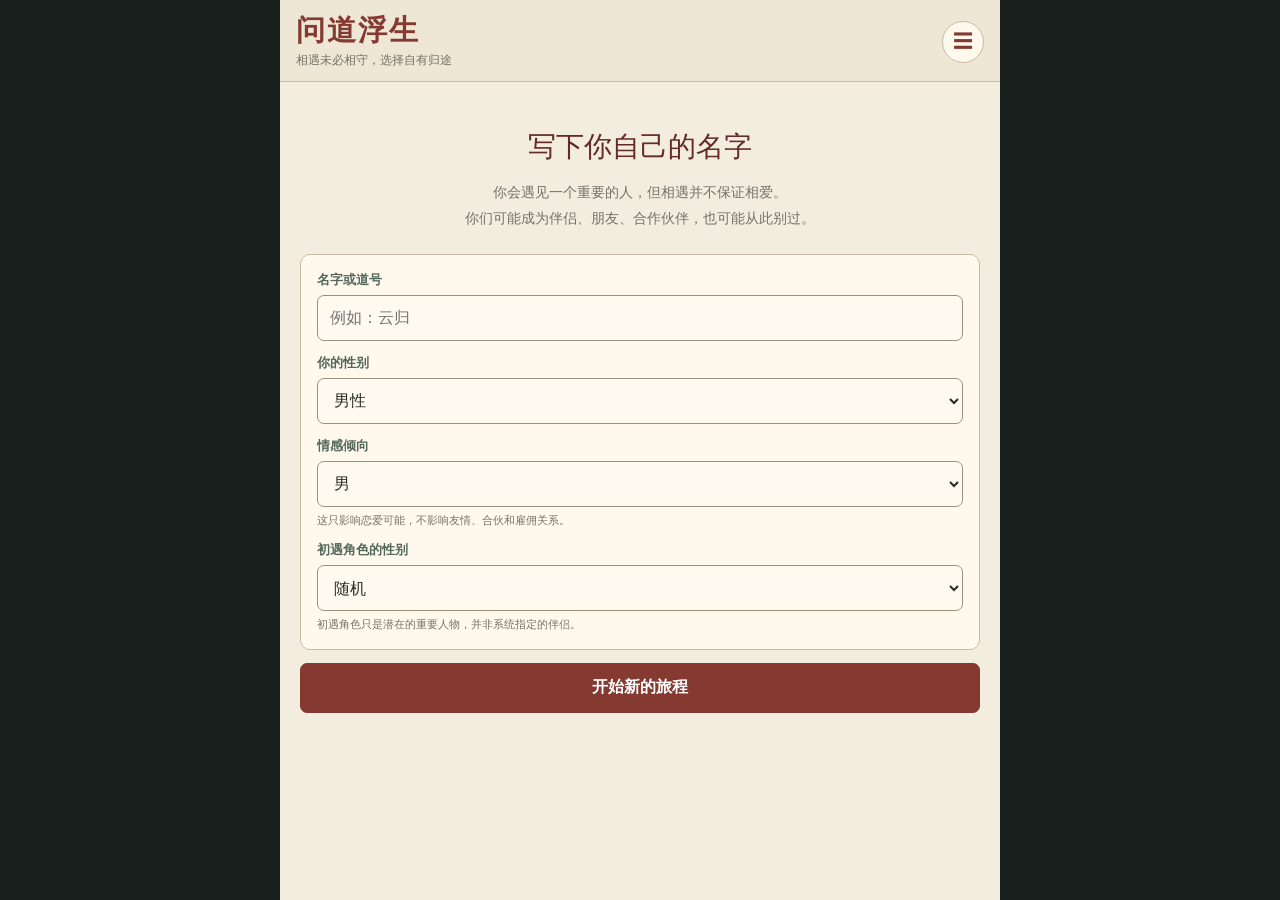
==== commit 0e73f11c: "Refocus early game on business progression" ====
--- a/index.html
+++ b/index.html
@@ -400,6 +400,26 @@
   text-align:left;
   color:var(--ink)
 }
+.choice.with-icon{
+  display:grid;
+  grid-template-columns:44px 1fr;
+  align-items:center;
+  gap:11px
+}
+.choice-icon{
+  display:grid;
+  place-items:center;
+  width:42px;
+  height:42px;
+  border:1px solid #b9a98c;
+  border-radius:8px;
+  background:
+    linear-gradient(135deg,rgba(132,58,49,.13),rgba(83,104,91,.08)),
+    #f4ead8;
+  color:var(--red2);
+  font:700 18px/1 serif
+}
+.choice-body{min-width:0}
 .choice strong{
   display:block;
   margin-bottom:4px;
@@ -675,29 +695,18 @@
         <select id="playerGender">
           <option value="male">男性</option>
           <option value="female">女性</option>
-          <option value="nonbinary">非二元／自定义</option>
-        </select>
-      </div>
-
-      <div class="field">
-        <label for="playerPronoun">希望他人如何称呼你</label>
-        <select id="playerPronoun">
-          <option value="ta">姓名／道号</option>
-          <option value="he">他</option>
-          <option value="she">她</option>
-          <option value="they">其</option>
         </select>
       </div>
 
       <div class="field">
         <label for="romancePreference">情感倾向</label>
         <select id="romancePreference">
-          <option value="any">性别不限</option>
-          <option value="female">只考虑女性</option>
-          <option value="male">只考虑男性</option>
-          <option value="none">暂不考虑恋爱</option>
+          <option value="male">男</option>
+          <option value="female">女</option>
+          <option value="any">双</option>
+          <option value="unknown">暂不清楚</option>
         </select>
-        <small>这只影响恋爱可能，不影响友情、信任和合作关系。</small>
+        <small>这只影响恋爱可能，不影响友情、合伙和雇佣关系。</small>
       </div>
 
       <div class="field">
@@ -706,7 +715,6 @@
           <option value="random">随机</option>
           <option value="female">女性</option>
           <option value="male">男性</option>
-          <option value="nonbinary">非二元／自定义</option>
         </select>
         <small>初遇角色只是潜在的重要人物，并非系统指定的伴侣。</small>
       </div>
@@ -736,7 +744,7 @@
         <div class="stat" id="healthStat"><b id="health">100</b><span>健康</span></div>
         <div class="stat"><b id="ap">—</b><span>行动力</span></div>
         <div class="stat"><b id="realm">凡身</b><span>境界</span></div>
-        <div class="stat"><b id="members">1/0</b><span>人口/房位</span></div>
+        <div class="stat"><b id="spiritStone">0</b><span>灵石</span></div>
       </div>
     </div>
 
@@ -784,7 +792,7 @@
           <span id="factionSummary"></span>
         </div>
         <div class="card">
-          <b>案件进度</b>
+          <b>阶段主线</b>
           <span id="caseSummary"></span>
         </div>
       </div>
@@ -829,11 +837,13 @@
 <div class="toast" id="toast"></div>
 
 <script>
-const SAVE_KEY = "wendao-fusheng-v6";
+const SAVE_KEY = "wendao-fusheng-v7";
+const LEGACY_V6_KEY = "wendao-fusheng-v6";
 const LEGACY_V5_KEY = "wendao-fusheng-v5";
-const SLOT_PREFIX = "wendao-fusheng-v6-slot-";
+const SLOT_PREFIX = "wendao-fusheng-v7-slot-";
 
 const $ = id => document.getElementById(id);
+const MAX_AP = 5;
 
 const weaponNames = ["无", "木剑", "青锋剑", "玄铁剑"];
 const armorNames = ["无", "布甲", "皮甲", "玄铁甲"];
@@ -841,25 +851,78 @@
 
 const genderNames = {
   male:"男性",
-  female:"女性",
-  nonbinary:"非二元"
+  female:"女性"
 };
 
 const professions = {
+  soldier:{
+    name:"兵修",
+    icon:"兵",
+    place:"guard",
+    desc:"以体魄、兵器和正面压制为根基，适合巡逻、护卫、狩猎和危险行动。",
+    branches:["灵剑","狂刀","枪神","棍舞","拳客"],
+    hidden:["兽兵：地武、海灵、天幕"]
+  },
+  mage:{
+    name:"法修",
+    icon:"法",
+    place:"academy",
+    desc:"以灵智、心性和术法推演为根基，适合修炼、毒理、气候与灵力调查。",
+    branches:["焚烬","幽溟","苍雷"],
+    hidden:["兽语者","疗愈者"]
+  },
+  shadow:{
+    name:"影修",
+    icon:"影",
+    place:"outskirts",
+    desc:"以潜行、闪避和情报为根基，适合追踪、伏击、暗查与风险探索。",
+    branches:["隐弓","咒刃"],
+    hidden:["伪装者"]
+  }
+};
+
+const buildingData = {
+  courtyard:{
+    name:"小院",
+    icon:"院",
+    cost:110,
+    desc:"生活稳定，降低租住压力，适合独居、道侣或伙伴共同生活。",
+    benefit:"每日结算健康更稳定，最多容纳四人。"
+  },
+  restaurant:{
+    name:"饭馆",
+    icon:"饭",
+    cost:135,
+    desc:"经营饭食与酒水，接触市井客源，能获得稳定铜钱收入。",
+    benefit:"每日结算获得铜钱与见闻，食物压力降低。"
+  },
+  weaponShop:{
+    name:"武器铺",
+    icon:"兵",
+    cost:155,
+    desc:"售卖与修补兵器，适合兵修，也能接触护卫和猎兽委托。",
+    benefit:"每日获得铜钱，偶尔获得灵石或兵器见闻。"
+  },
   apothecary:{
-    name:"药师",
-    place:"medicine",
-    desc:"辨药、制药和采集收益更高。"
+    name:"药铺",
+    icon:"药",
+    cost:150,
+    desc:"收药、配药、治外伤，适合法修与疗愈相关路线。",
+    benefit:"每日获得铜钱，健康恢复更稳，易接触毒理线索。"
   },
-  guard:{
-    name:"护卫",
-    place:"guard",
-    desc:"巡逻、护送和危险行动更加稳定。"
+  teaHouse:{
+    name:"茶馆",
+    icon:"茶",
+    cost:140,
+    desc:"茶客往来，是情报、传闻与人情关系的入口。",
+    benefit:"每日获得见闻，社交和情报收益更高。"
   },
-  scholar:{
-    name:"书生",
-    place:"academy",
-    desc:"研读、修行和分析线索效率更高。"
+  bookRoom:{
+    name:"书斋",
+    icon:"书",
+    cost:130,
+    desc:"抄书、授课、藏卷，适合修心、读卷和低阶修行。",
+    benefit:"每日获得少量修为，灵智与心性成长更稳。"
   }
 };
 
@@ -1316,12 +1379,12 @@
 
 function freshState(){
   return {
-    version:6,
+    version:7,
     player:{
       name:"",
       gender:"male",
       pronoun:"ta",
-      preference:"any"
+      preference:"unknown"
     },
     companion:{
       name:"",
@@ -1341,16 +1404,27 @@
     lastPartnership:false,
     lastFarewell:false,
     coin:60,
+    spiritStone:3,
     food:10,
     health:100,
     qi:0,
-    ap:3,
+    ap:MAX_AP,
     members:1,
     house:false,
+    building:"",
+    buildings:[],
+    mainStage:"buyFirstBuilding",
+    partnerJob:{
+      name:"",
+      income:0,
+      seenToday:false,
+      lastReport:""
+    },
     weapon:0,
     armor:0,
     method:0,
     profession:"",
+    specialty:"",
     profXP:0,
     day:1,
     location:"home",
@@ -1372,6 +1446,20 @@
     caseResolved:false,
     caseResult:"",
     suspicion:0,
+    alive:true,
+    deathReason:"",
+    healthCrisisCount:0,
+    stats:{
+      hp:100,
+      physical:8,
+      magical:8,
+      defense:6,
+      insight:8,
+      agility:8,
+      social:8,
+      physique:8,
+      will:8
+    },
     logs:[],
     tutorial:{
       active:true,
@@ -1389,7 +1477,8 @@
       shop:false,
       places:{},
       npcs:{},
-      clues:[]
+      clues:[],
+      tutorialStep:-1
     },
     settings:{
       closeSide:"right",
@@ -1423,7 +1512,7 @@
   let gender = genderChoice;
 
   if(gender === "random"){
-    gender = randomItem(["female","male","nonbinary"]);
+    gender = randomItem(["female","male"]);
   }
 
   const names = {
@@ -1492,12 +1581,23 @@
 
 function mergeState(data){
   const base = freshState();
-
-  return {
+  const professionMap = {
+    apothecary:"mage",
+    guard:"soldier",
+    scholar:"mage"
+  };
+  const mergedProfession = professionMap[data.profession]||data.profession||base.profession;
+
+  const merged = {
     ...base,
     ...data,
+    version:7,
+    profession:professions[mergedProfession]?mergedProfession:"",
+    specialty:data.specialty||"",
     player:{...base.player,...(data.player||{})},
     companion:{...base.companion,...(data.companion||{})},
+    partnerJob:{...base.partnerJob,...(data.partnerJob||{})},
+    stats:{...base.stats,...(data.stats||{})},
     factions:{...base.factions,...(data.factions||{})},
     npcRelations:{...base.npcRelations,...(data.npcRelations||{})},
     tutorial:{...base.tutorial,...(data.tutorial||{})},
@@ -1506,12 +1606,27 @@
       ...(data.seen||{}),
       places:{...base.seen.places,...((data.seen||{}).places||{})},
       npcs:{...base.seen.npcs,...((data.seen||{}).npcs||{})},
-      clues:Array.isArray((data.seen||{}).clues)?data.seen.clues:[]
+      clues:Array.isArray((data.seen||{}).clues)?data.seen.clues:[],
+      tutorialStep:Number.isFinite((data.seen||{}).tutorialStep)
+        ?data.seen.tutorialStep
+        :base.seen.tutorialStep
     },
     settings:{...base.settings,...(data.settings||{})},
     clues:Array.isArray(data.clues)?data.clues:[],
     logs:Array.isArray(data.logs)?data.logs:[]
   };
+
+  merged.buildings=Array.isArray(data.buildings)?data.buildings:[];
+  merged.building=data.building||merged.buildings[0]||"";
+  merged.mainStage=data.mainStage||(
+    merged.buildings.length?"reachGantQi":"buyFirstBuilding"
+  );
+
+  if(merged.profession&&!merged.specialty){
+    merged.specialty=professions[merged.profession].branches[0];
+  }
+
+  return merged;
 }
 
 function loadAuto(){
@@ -1525,6 +1640,16 @@
     }
   }
 
+  const oldV6Raw = localStorage.getItem(LEGACY_V6_KEY);
+
+  if(oldV6Raw){
+    try{
+      return mergeState(JSON.parse(oldV6Raw));
+    }catch(error){
+      return null;
+    }
+  }
+
   const oldRaw = localStorage.getItem(LEGACY_V5_KEY);
 
   if(oldRaw){
@@ -1540,16 +1665,30 @@
 
 function clampState(){
   state.coin=Math.max(0,Math.floor(Number(state.coin)||0));
+  state.spiritStone=Math.max(0,Math.floor(Number(state.spiritStone)||0));
   state.food=Math.max(0,Math.floor(Number(state.food)||0));
   state.health=Math.max(0,Math.min(100,Math.floor(Number(state.health)||0)));
   state.qi=Math.max(0,Math.floor(Number(state.qi)||0));
-  state.ap=Math.max(0,Math.min(3,Math.floor(Number(state.ap)||0)));
+  state.ap=Math.max(0,Math.min(MAX_AP,Math.floor(Number(state.ap)||0)));
 
   ["trust","closeness","affection"].forEach(key=>{
     state.companion[key]=Math.max(-20,Math.min(100,state.companion[key]||0));
   });
 
   state.companion.conflict=Math.max(0,Math.min(100,state.companion.conflict||0));
+
+  if(state.profession&&!professions[state.profession]){
+    state.profession="";
+    state.specialty="";
+  }
+
+  if(state.profession&&!state.specialty){
+    state.specialty=professions[state.profession].branches[0];
+  }
+
+  Object.keys(freshState().stats).forEach(key=>{
+    state.stats[key]=Math.max(1,Math.min(200,Math.floor(Number(state.stats[key])||1)));
+  });
 }
 
 function save(){
@@ -1591,11 +1730,19 @@
 }
 
 function applyEffects(effects={}){
-  const direct=["coin","food","health","qi"];
+  const direct=["coin","spiritStone","food","health","qi"];
 
   direct.forEach(key=>{
     state[key]+=effects[key]||0;
   });
+
+  if(effects.stats){
+    Object.entries(effects.stats).forEach(([key,value])=>{
+      if(key in state.stats){
+        state.stats[key]+=value;
+      }
+    });
+  }
 
   ["trust","closeness","affection","conflict"].forEach(key=>{
     state.companion[key]+=effects[key]||0;
@@ -1612,7 +1759,7 @@
 function orientationCompatible(){
   const pref=state.player.preference;
 
-  if(pref==="none")return false;
+  if(pref==="unknown")return false;
   if(pref==="any")return true;
   return pref===state.companion.gender;
 }
@@ -1634,8 +1781,8 @@
 }
 
 function periodName(){
-  if(state.ap===3)return "清晨";
-  if(state.ap===2)return "午后";
+  if(state.ap>=4)return "清晨";
+  if(state.ap>=2)return "午后";
   if(state.ap===1)return "黄昏";
   return "夜深";
 }
@@ -1669,7 +1816,41 @@
 }
 
 function capacity(){
-  return state.house?6:0;
+  if(state.building==="courtyard")return 4;
+  if(state.house||state.buildings.length)return 3;
+  return 1;
+}
+
+function ownedBuildingText(){
+  if(!state.buildings.length)return "尚无产业";
+
+  return state.buildings.map(id=>buildingData[id]?.name||id).join("、");
+}
+
+function mainStageText(){
+  const realm=realmInfo().name;
+
+  if(!state.buildings.length){
+    return "第一主线：在青石城买下第一处建筑。可以选择小院、饭馆、武器铺、药铺、茶馆或书斋。";
+  }
+
+  if(realm==="凡身"){
+    return `第二主线：经营${ownedBuildingText()}，并修炼至感气。国家大事暂时与你距离很远，先把日子站稳。`;
+  }
+
+  if(realm==="感气"){
+    return "第三主线：让产业稳定运转，并积累两名可信任的城中关系，准备进入引气阶段。";
+  }
+
+  if(realm==="引气"){
+    return "第四主线：青石城开始出现异常委托。你可以选择处理兽灾、商路或城中修行者失踪。";
+  }
+
+  if(realm==="凝元"){
+    return "第五主线：你已经能看到更深的暗流。王子旧案只会以边缘线索出现，不再强迫推进。";
+  }
+
+  return "筑基之后，五方势力和战争真相才会真正向你打开。";
 }
 
 function healthDescription(){
@@ -1686,12 +1867,13 @@
 
 function relationshipSummary(){
   const c=state.companion;
+  const genderLabel=genderNames[c.gender]||"未知";
 
   if(!c.present){
     return `${c.name}已离开青石城｜最终关系：${c.relationType}`;
   }
 
-  return `${c.name}（${genderNames[c.gender]}）｜${relationLabel()}｜信任 ${c.trust}｜亲近 ${c.closeness}｜好感 ${c.affection}｜分歧 ${c.conflict}`;
+  return `${c.name}（${genderLabel}）｜${relationLabel()}｜信任 ${c.trust}｜亲近 ${c.closeness}｜好感 ${c.affection}｜分歧 ${c.conflict}`;
 }
 
 function professionRank(){
@@ -1703,7 +1885,87 @@
 
 function professionText(){
   if(!state.profession)return "尚未选择职业";
-  return `${professionRank()}${professions[state.profession].name}｜经验 ${state.profXP}`;
+  return `${professionRank()}${professions[state.profession].name}·${state.specialty}｜经验 ${state.profXP}`;
+}
+
+function statSummary(){
+  const s=state.stats;
+
+  return `外六维：血量 ${s.hp}｜物攻 ${s.physical}｜法攻 ${s.magical}｜防御 ${s.defense}｜灵智 ${s.insight}｜潜闪 ${s.agility}\n`+
+    `内三维：社交 ${s.social}｜体魄 ${s.physique}｜心性 ${s.will}`;
+}
+
+function actionIcon(id){
+  const icons={
+    cultivate:"修",
+    recover:"养",
+    companionTime:"谈",
+    marketWork:"工",
+    medicineWork:"药",
+    guardWork:"巡",
+    academyWork:"卷",
+    palaceWork:"府",
+    gather:"采",
+    explore:"探",
+    hunt:"猎",
+    ledgerClue:"账",
+    sealClue:"印",
+    routeClue:"巡",
+    toxinClue:"毒",
+    cupClue:"杯",
+    social:"人",
+    dinner:"饭",
+    resolveCase:"案"
+  };
+
+  return icons[id]||"行";
+}
+
+function effectSummary(before){
+  const rows=[];
+  const labels={
+    coin:"铜钱",
+    spiritStone:"灵石",
+    food:"食物",
+    health:"健康",
+    qi:"修为"
+  };
+
+  Object.entries(labels).forEach(([key,label])=>{
+    const diff=state[key]-before[key];
+    if(diff){
+      rows.push(`${label} ${diff>0?"+":""}${diff}`);
+    }
+  });
+
+  const statLabels={
+    hp:"血量",
+    physical:"物攻",
+    magical:"法攻",
+    defense:"防御",
+    insight:"灵智",
+    agility:"潜闪",
+    social:"社交",
+    physique:"体魄",
+    will:"心性"
+  };
+
+  Object.entries(statLabels).forEach(([key,label])=>{
+    const diff=state.stats[key]-before.stats[key];
+    if(diff){
+      rows.push(`${label} ${diff>0?"+":""}${diff}`);
+    }
+  });
+
+  ["trust","closeness","affection","conflict"].forEach(key=>{
+    const labels={trust:"信任",closeness:"亲近",affection:"好感",conflict:"分歧"};
+    const diff=state.companion[key]-before.companion[key];
+    if(diff){
+      rows.push(`${labels[key]} ${diff>0?"+":""}${diff}`);
+    }
+  });
+
+  return rows.length?rows.join("｜"):"状态无明显变化";
 }
 
 function currentNPCPlace(id){
@@ -1813,7 +2075,7 @@
 function tutorialInfo(){
   const t=state.tutorial;
 
-  if(!t.active||!state.settings.guidance){
+  if(!state.alive||!t.active||!state.settings.guidance){
     return null;
   }
 
@@ -1839,8 +2101,8 @@
       text:"新的一天开始后，寻找带红点的地点，并与一名特殊人物交谈。"
     },
     {
-      title:"第六步：取得第一条线索",
-      text:"前往药行核对账册，或在其他地点调查世子之死。"
+      title:"第六步：确认阶段主线",
+      text:"打开“任务与人物”，查看第一阶段目标：攒钱购买第一处建筑。旧案传闻暂时不是强制目标。"
     }
   ];
 
@@ -1877,11 +2139,11 @@
     t.talked=true;
     t.step=5;
     toast("引导完成：第一次与特殊人物交谈");
-  }else if(t.step===5&&action==="clue"){
+  }else if(t.step===5&&action==="journal"){
     t.clue=true;
     t.step=6;
     t.active=false;
-    log("新手引导完成：你已经掌握地图、工作、吃饭、人物日程和调查。");
+    log("新手引导完成：你已经掌握地图、工作、吃饭、人物日程和阶段主线。");
     toast("新手引导已经完成");
   }
 
@@ -1902,40 +2164,42 @@
     return `食物只够维持约 ${Math.floor(state.food/Math.max(1,state.members))} 天，建议前往市集或城外补充。`;
   }
 
-  if(!state.caseResolved&&state.clues.length<2){
-    return "世子之死仍有疑点。药行账册是较安全的调查起点。";
-  }
-
-  if(!state.house&&state.coin>=90){
-    return "你已经接近永久房屋所需的 120 枚铜钱。";
-  }
-
-  if(!state.caseResolved&&state.clues.length>=6){
-    return "证据已经足够。可以回住处整理并提交世子案证据。";
-  }
-
-  return "你可以谋生、修炼、经营关系、购买房屋，或继续调查世子案。";
+  if(!state.buildings.length){
+    const cheapest=Math.min(...Object.values(buildingData).map(item=>item.cost));
+    return `第一目标是买下第一处建筑。最便宜的建筑需要 ${cheapest} 枚铜钱，你现在有 ${state.coin} 枚。`;
+  }
+
+  if(realmInfo().name==="凡身"){
+    return `你已经拥有${ownedBuildingText()}。下一步是经营产业并修炼至感气，解锁修行委托。`;
+  }
+
+  if(realmInfo().name==="感气"){
+    return "你已能感知灵气。建议经营产业、认识可靠帮手，并准备引气突破。";
+  }
+
+  return mainStageText();
 }
 
 function updateBadges(){
   const enabled=state.settings.redDots;
 
-  const mapNotice=enabled&&state.mode==="free"&&(
+  const mapNotice=enabled&&state.mode==="free"&&state.alive&&(
     state.tutorial.step===0||
     Object.keys(places).some(placeHasNotice)
   );
 
-  const actionNotice=enabled&&state.mode==="free"&&(
+  const actionNotice=enabled&&state.mode==="free"&&state.alive&&(
     state.location==="home"&&!state.ateToday&&state.ap===0
   );
 
-  const shopNotice=enabled&&state.mode==="free"&&!state.seen.shop;
+  const shopNotice=enabled&&state.mode==="free"&&state.alive&&!state.seen.shop;
 
   const newClues=state.clues.filter(id=>!state.seen.clues.includes(id));
-  const journalNotice=enabled&&(
+  const guide=tutorialInfo();
+  const journalNotice=enabled&&state.alive&&(
     !state.seen.journal||
     newClues.length>0||
-    state.tutorial.active
+    (guide&&state.seen.tutorialStep!==state.tutorial.step)
   );
 
   $("mapBadge").classList.toggle("show",mapNotice);
@@ -1955,7 +2219,9 @@
 
   const free=state.mode==="free";
   $("freeInfo").classList.toggle("active",free);
-  $("mapButton").disabled=!free;
+  $("mapButton").disabled=!free||!state.alive;
+  $("shopButton").disabled=!free||!state.alive;
+  $("actionButton").disabled=free&&!state.alive;
 
   const guide=tutorialInfo();
   $("guide").classList.toggle("active",!!guide);
@@ -1979,13 +2245,22 @@
     $("ap").textContent="—";
   }else if(state.mode==="profession"){
     $("label").textContent="十回之后 · 新的道路";
-    $("title").textContent="选择谋生之道";
-    $("story").textContent="青石城不会因为一段关系的确定或结束而停止运转。\n\n你需要选择初步职业。职业提供加成，但不会禁止其他行动。";
-    $("goal").textContent="选择药师、护卫或书生，进入自由生活阶段。";
-    $("phaseText").textContent="选择职业";
+    $("title").textContent="选择修行方向";
+    $("story").textContent="青石城不会因为一段关系的确定或结束而停止运转。\n\n乱世中的修行者既要自保，也要承担庇护凡人的责任。你的方向会影响行动收益、属性成长与部分剧情判定。";
+    $("goal").textContent="选择兵修、法修或影修，再确定初始分支。";
+    $("phaseText").textContent="选择修行方向";
     $("progress").style.width="100%";
-    $("actionButton").firstChild.textContent="选择职业";
+    $("actionButton").firstChild.textContent="选择方向";
     $("ap").textContent="—";
+  }else if(!state.alive){
+    $("label").textContent=`${currentDate()} · 旅途终止`;
+    $("title").textContent="浮生已尽";
+    $("story").textContent=state.deathReason||"你没能在青石城继续活下去。";
+    $("goal").textContent="可以从菜单重新开始，或读取手动存档。";
+    $("phaseText").textContent="旅途终止";
+    $("progress").style.width="0%";
+    $("actionButton").firstChild.textContent="无法行动";
+    $("ap").textContent=`0/${MAX_AP}`;
   }else{
     const here=npcsHere();
 
@@ -2001,29 +2276,29 @@
 
     $("goal").textContent=suggestedGoal();
     $("phaseText").textContent=`${currentDate()} · ${periodName()}`;
-    $("progress").style.width=`${state.ap/3*100}%`;
+    $("progress").style.width=`${state.ap/MAX_AP*100}%`;
     $("actionButton").firstChild.textContent=state.ap>0?"当前地点行动":"安排晚饭";
-    $("ap").textContent=`${state.ap}/3`;
+    $("ap").textContent=`${state.ap}/${MAX_AP}`;
 
     $("cultivationSummary").textContent=realmProgressText();
     $("dailySummary").textContent=
       `${professionText()}｜${state.ateToday?"已用餐":"未用餐"}｜健康：${healthDescription()}`;
     $("factionSummary").textContent=
-      `药行 ${state.factions.medicine}｜巡检司 ${state.factions.guard}｜书院 ${state.factions.academy}`;
+      `药行 ${state.factions.medicine}｜巡检司 ${state.factions.guard}｜书院 ${state.factions.academy}\n${statSummary()}`;
     $("caseSummary").textContent=state.caseResolved
       ? `已结案：${state.caseResult}`
-      : `线索 ${state.clues.length}/8｜警觉 ${state.suspicion}`;
+      : `${mainStageText()}｜线索 ${state.clues.length}/8`;
   }
 
   $("coin").textContent=state.coin;
   $("food").textContent=state.food;
   $("health").textContent=`${state.health}`;
   $("realm").textContent=realmInfo().name;
-  $("members").textContent=`${state.members}/${capacity()}`;
+  $("spiritStone").textContent=state.spiritStone;
   $("relationshipSummary").textContent=relationshipSummary();
   $("assetSummary").textContent=
     `${weaponNames[state.weapon]}、${armorNames[state.armor]}、${methodNames[state.method]}｜`+
-    `${state.house?"永久房屋，最多六人":"租住小屋"}`;
+    `${ownedBuildingText()}｜人口/房位 ${state.members}/${capacity()}`;
 
   $("foodStat").classList.toggle("warning",state.food<state.members*2);
   $("healthStat").classList.toggle("warning",state.health<60);
@@ -2051,15 +2326,19 @@
   event.choices.forEach((choice,index)=>{
     const chance=prologueChance(choice);
     const impossibleRomance=choice.romantic&&!orientationCompatible();
+    const icon=["一","二","三"][index]||"择";
 
     html+=`
-      <button class="choice" data-choice="${index}">
-        <strong>${choice.title}</strong>
-        <small>${choice.desc}</small>
-        <em class="${chance<45?"risk":""}">
-          预计顺利概率：${chance}%
-          ${impossibleRomance?"｜当前情感倾向不支持恋爱发展":""}
-        </em>
+      <button class="choice with-icon" data-choice="${index}">
+        <span class="choice-icon">${icon}</span>
+        <span class="choice-body">
+          <strong>${choice.title}</strong>
+          <small>${choice.desc}</small>
+          <em class="${chance<45?"risk":""}">
+            预计顺利概率：${chance}%
+            ${impossibleRomance?"｜当前情感倾向不支持恋爱发展":""}
+          </em>
+        </span>
       </button>
     `;
   });
@@ -2167,8 +2446,10 @@
 
   if(type==="伴侣"||type==="长期伙伴"||type==="亲密朋友"){
     state.members=2;
+    assignPartnerJob();
   }else{
     state.members=1;
+    state.partnerJob={name:"",income:0,seenToday:false,lastReport:""};
   }
 
   state.mode="profession";
@@ -2218,19 +2499,22 @@
 
 function openProfessionChoice(){
   let html=`
-    <h2>选择职业专精</h2>
+    <h2>选择修行方向</h2>
     <p class="modal-desc">
-      职业提供长期加成，但不会锁住其他地点和行动。
+      三大方向会影响属性成长、行动收益和部分事件判定，但不会锁死生活路线。
     </p>
     <div class="choice-list">
   `;
 
   Object.entries(professions).forEach(([id,profession])=>{
     html+=`
-      <button class="choice" data-profession="${id}">
-        <strong>${profession.name}</strong>
-        <small>${profession.desc}</small>
-        <em>主要地点：${places[profession.place].name}</em>
+      <button class="choice with-icon" data-profession="${id}">
+        <span class="choice-icon">${profession.icon}</span>
+        <span class="choice-body">
+          <strong>${profession.name}</strong>
+          <small>${profession.desc}</small>
+          <em>可选分支：${profession.branches.join("、")}｜隐藏：${profession.hidden.join("、")}</em>
+        </span>
       </button>
     `;
   });
@@ -2239,33 +2523,139 @@
   openModal(html,true);
 
   $("modalBody").querySelectorAll("[data-profession]").forEach(button=>{
-    button.onclick=()=>startFreeMode(button.dataset.profession);
+    button.onclick=()=>openSpecialtyChoice(button.dataset.profession);
   });
 }
 
-function startFreeMode(profession){
+function assignPartnerJob(){
+  if(state.partnerJob.name)return;
+
+  const jobs=[
+    {
+      name:"药行短工",
+      income:7,
+      report:c=>`${c.name}今日在药行整理药柜，听见掌柜抱怨北境药材涨价。`
+    },
+    {
+      name:"市集账房",
+      income:6,
+      report:c=>`${c.name}替市集铺户核账，带回几枚铜钱，也记下了今日粮价。`
+    },
+    {
+      name:"书院抄手",
+      income:5,
+      report:c=>`${c.name}在书院抄录旧卷，回来时说有几册地方志被人借走未还。`
+    }
+  ];
+
+  const job=randomItem(jobs);
+  state.partnerJob.name=job.name;
+  state.partnerJob.income=job.income;
+  state.partnerJob.report=job.report.toString();
+}
+
+function partnerDailyReport(){
+  if(!state.companion.present||state.members<2||!state.partnerJob.name){
+    return "";
+  }
+
+  const c=state.companion;
+  const income=state.partnerJob.income;
+  state.coin+=income;
+
+  const reports={
+    "药行短工":`${c.name}今日在药行整理药柜，听见掌柜抱怨北境药材涨价。${c.pronoun}把 ${income} 枚铜钱交给你打理。`,
+    "市集账房":`${c.name}替市集铺户核账，带回几枚铜钱，也记下了今日粮价。${c.pronoun}把 ${income} 枚铜钱放进家用匣。`,
+    "书院抄手":`${c.name}在书院抄录旧卷，回来时说有几册地方志被人借走未还。${c.pronoun}把 ${income} 枚铜钱交给你。`
+  };
+
+  const text=reports[state.partnerJob.name]||`${c.name}今日也在城中谋生，并交回 ${income} 枚铜钱。`;
+  state.partnerJob.lastReport=text;
+  return text;
+}
+
+function openSpecialtyChoice(profession){
+  const info=professions[profession];
+  let html=`
+    <h2>${info.name}分支</h2>
+    <p class="modal-desc">
+      分支决定早期战斗倾向。隐藏职业不会在开局直接获得，需要后续事件、魂兽或真相线触发。
+    </p>
+    <div class="choice-list">
+  `;
+
+  info.branches.forEach(branch=>{
+    html+=`
+      <button class="choice with-icon" data-specialty="${branch}">
+        <span class="choice-icon">${branch.slice(0,1)}</span>
+        <span class="choice-body">
+          <strong>${branch}</strong>
+          <small>${specialtyDescription(profession,branch)}</small>
+          <em>初始方向：${info.name}</em>
+        </span>
+      </button>
+    `;
+  });
+
+  html+=`
+    </div>
+    <div class="notice">隐藏路线：${info.hidden.join("、")}。当前只记录为世界线索，不直接解锁。</div>
+  `;
+
+  openModal(html,true);
+
+  $("modalBody").querySelectorAll("[data-specialty]").forEach(button=>{
+    button.onclick=()=>startFreeMode(profession,button.dataset.specialty);
+  });
+}
+
+function specialtyDescription(profession,branch){
+  const descriptions={
+    灵剑:"剑路均衡，可单持、双持或与盾配合，适合稳定推进。",
+    狂刀:"重爆发与压迫，双持刀会提高杀伤，也更消耗体魄。",
+    枪神:"长兵压制，适合克制骑兵类地武与保持距离。",
+    棍舞:"控场与破势优秀，面对冲阵魂兽更有优势。",
+    拳客:"强制拳甲双持，体魄成长最高，不穿重甲时反而更能发挥生命力。",
+    焚烬:"火法擅长驱散与焚林，对藏匿树林的地武有优势。",
+    幽溟:"水法擅长压制火势与疗养寒毒，克制焚烬，并与苍雷互相牵制。",
+    苍雷:"雷法擅长打击飞行与登陆目标，可克制海灵登陆船只。",
+    隐弓:"远距离伏击和反制飞行类目标，尤其克制苍雷魂兽引雷阵位。",
+    咒刃:"暗影刺杀与近身咒术，爆发高但需要潜行和时机。"
+  };
+
+  return descriptions[branch]||`${professions[profession].name}的早期分支。`;
+}
+
+function startFreeMode(profession,specialty){
   state.profession=profession;
+  state.specialty=specialty||professions[profession].branches[0];
   state.mode="free";
   state.day=1;
-  state.ap=3;
+  state.ap=MAX_AP;
   state.location="home";
   state.ateToday=false;
   state.tutorial.active=true;
   state.tutorial.step=0;
 
-  if(profession==="apothecary"){
-    state.factions.medicine+=3;
-    state.food+=3;
-  }else if(profession==="guard"){
+  if(profession==="soldier"){
     state.factions.guard+=3;
     state.weapon=Math.max(1,state.weapon);
-  }else{
+    applyEffects({stats:{hp:8,physical:5,defense:3,physique:5,will:2}});
+  }else if(profession==="mage"){
     state.factions.academy+=3;
     state.qi+=4;
-  }
-
-  log(`自由生活开始：你选择以${professions[profession].name}为业。`);
-  log("青石城传来消息：临川王世子暴毙，死因被草草定为急病。");
+    state.spiritStone+=2;
+    applyEffects({stats:{magical:6,insight:5,will:4,physique:1}});
+  }else{
+    state.factions.guard+=1;
+    state.factions.academy+=1;
+    state.weapon=Math.max(1,state.weapon);
+    applyEffects({stats:{agility:7,physical:3,social:2,insight:2}});
+  }
+
+  log(`自由生活开始：你选择${professions[profession].name}·${state.specialty}。`);
+  log("十年战争虽已停火，青石城仍靠商路、修士和凡人互相支撑。你的第一目标，是买下一处真正属于自己的立足之地。");
+  log("城里偶尔有人提起旧年王子之死，但那离凡身修士还很远。眼下先活稳、攒钱、修行。");
 
   forceCloseModal();
   render();
@@ -2278,9 +2668,10 @@
       • 铜钱：购买食物、装备与房屋。<br>
       • 食物：晚饭会实际消耗，不能长期忽略。<br>
       • 健康：影响行动力、成功率和工作效率。<br>
-      • 行动力：正常情况下每日三点。<br>
-      • 境界：由修为累积后自动突破。<br>
-      • 人物关系：每名角色分别记录信任与亲近。
+      • 行动力：正常情况下每日五点。<br>
+      • 境界：凡身先经营立足，感气后解锁修行委托，引气后出现城市异常。<br>
+      • 阶段主线：第一目标是购买小院、饭馆、武器铺、药铺、茶馆或书斋之一。<br>
+      • 人物关系：每名角色分别记录信任与亲近，单人路线也可以后续雇佣或结识新伙伴。
     </div>
     <button class="main-btn primary wide" id="beginTutorial">查看第一步</button>
   `);
@@ -2340,7 +2731,7 @@
     }
   });
 
-  if(place===professions[state.profession].place){
+  if(state.profession&&place===professions[state.profession].place){
     state.tutorial.movedToWork=true;
   }
 
@@ -2355,10 +2746,13 @@
 
 function actionButton(name,desc,id,cost=1,disabled=false){
   return `
-    <button class="choice" data-action="${id}" ${disabled?"disabled":""}>
-      <strong>${name}</strong>
-      <small>${desc}</small>
-      <em>${cost===0?"不消耗行动力":`消耗 ${cost} 点行动力`}</em>
+    <button class="choice with-icon" data-action="${id}" ${disabled?"disabled":""}>
+      <span class="choice-icon">${actionIcon(id)}</span>
+      <span class="choice-body">
+        <strong>${name}</strong>
+        <small>${desc}</small>
+        <em>${cost===0?"不消耗行动力":`消耗 ${cost} 点行动力`}</em>
+      </span>
     </button>
   `;
 }
@@ -2375,7 +2769,7 @@
   let html=`
     <h2>${places[state.location].name}</h2>
     <p class="modal-desc">
-      当前为${periodName()}，剩余 ${state.ap}/3 点行动力。
+      当前为${periodName()}，剩余 ${state.ap}/${MAX_AP} 点行动力。
     </p>
     <div class="choice-list">
   `;
@@ -2402,10 +2796,10 @@
         );
       }
 
-      if(!state.caseResolved&&state.clues.length>=6){
+      if(!state.caseResolved&&state.clues.length>=6&&["凝元","筑基"].includes(realmInfo().name)){
         html+=actionButton(
           "整理并提交世子案证据",
-          "至少六条线索可以尝试结案，八条线索更容易得到完整结果。",
+          "凝元之后，你才有足够修为与人脉承受旧案反噬。",
           "resolveCase"
         );
       }
@@ -2438,11 +2832,11 @@
   }
 
   if(state.location==="medicine"){
-    html+=actionButton(
-      "在药行工作",
-      "药师获得更高收益，并提高药行关系。",
-      "medicineWork"
-    );
+      html+=actionButton(
+        "在药行工作",
+        "法修更容易辨认灵力药性，并提高药行关系。",
+        "medicineWork"
+      );
 
     html+=actionButton(
       "核对药材账册",
@@ -2454,32 +2848,32 @@
   }
 
   if(state.location==="guard"){
-    html+=actionButton(
-      "协助城中巡逻",
-      "护卫获得更高收益，并提高巡检司关系。",
-      "guardWork"
-    );
-
-    html+=actionButton(
-      "查阅巡夜路线",
-      "需要护卫职业或至少三点巡检司关系。",
-      "routeClue",
+      html+=actionButton(
+        "协助城中巡逻",
+        "兵修获得更高收益，并提高巡检司关系。",
+        "guardWork"
+      );
+
+      html+=actionButton(
+        "查阅巡夜路线",
+        "需要兵修方向或至少三点巡检司关系。",
+        "routeClue",
       1,
       state.clues.includes("route")
     );
   }
 
   if(state.location==="academy"){
-    html+=actionButton(
-      "研读旧卷",
-      "书生获得更多修为，并提高书院关系。",
-      "academyWork"
-    );
-
-    html+=actionButton(
-      "查阅北境毒理",
-      "需要书生职业或至少三点书院关系。",
-      "toxinClue",
+      html+=actionButton(
+        "研读旧卷",
+        "法修获得更多修为，并提高书院关系。",
+        "academyWork"
+      );
+
+      html+=actionButton(
+        "查阅北境毒理",
+        "需要法修方向或至少三点书院关系。",
+        "toxinClue",
       1,
       state.clues.includes("toxin")
     );
@@ -2502,11 +2896,11 @@
   }
 
   if(state.location==="outskirts"){
-    html+=actionButton(
-      "采集药草与野果",
-      "获得食物，药师收益更高。",
-      "gather"
-    );
+      html+=actionButton(
+        "采集药草与野果",
+        "获得食物，影修更容易找到隐蔽路径与可食植物。",
+        "gather"
+      );
 
     html+=actionButton(
       "探索废弃驿道",
@@ -2526,8 +2920,9 @@
   if(npcsHere().length&&state.ap>0){
     html+=actionButton(
       "与在场人物交谈",
-      `当前可交谈：${npcsHere().map(id=>npcInfo(id).name).join("、")}。`,
-      "social"
+      `当前可交谈：${npcsHere().map(id=>npcInfo(id).name).join("、")}。日常闲聊不消耗行动力。`,
+      "social",
+      0
     );
   }
 
@@ -2546,11 +2941,17 @@
 }
 
 function spendAction(name,effects={},detail="",tutorialAction=""){
+  if(!state.alive){
+    toast("旅途已经终止");
+    return false;
+  }
+
   if(state.ap<1){
     toast("今日行动力不足");
     return false;
   }
 
+  const before=JSON.parse(JSON.stringify(state));
   state.ap--;
   applyEffects(effects);
   log(`${currentDate()}：${name}${detail?`，${detail}`:""}。`);
@@ -2559,6 +2960,15 @@
 
   forceCloseModal();
   render();
+  openModal(`
+    <h2>${esc(name)}</h2>
+    <div class="result-box">
+      ${esc(detail||"这次行动没有发生明显波澜。")}
+    </div>
+    <div class="notice">${esc(effectSummary(before))}</div>
+    <button class="main-btn primary wide" id="continueAfterAction">继续</button>
+  `);
+  $("continueAfterAction").onclick=closeModal;
   return true;
 }
 
@@ -2576,13 +2986,13 @@
   const efficiency=actionEfficiency();
 
   if(id==="cultivate"){
-    const base=4+state.method*2+(state.profession==="scholar"?3:0);
+    const base=4+state.method*2+(state.profession==="mage"?3:0);
     const gain=Math.max(1,Math.floor(base*efficiency));
 
     spendAction(
       "静心修炼",
-      {qi:gain,xp:state.profession==="scholar"?3:1},
-      `修为增加 ${gain}`
+      {qi:gain,xp:state.profession==="mage"?3:1,stats:{will:1,insight:state.profession==="mage"?1:0}},
+      `你在住处闭门吐纳。窗外车马声渐远，丹田灵息沿经脉缓慢游走。${state.profession==="mage"?"法修心性与灵智相互牵引，术法纹路比昨日更清晰。":"这次修炼不算惊艳，却让气息更稳。"}修为增加 ${gain}。`
     );
   }
 
@@ -2595,7 +3005,7 @@
     spendAction(
       "在住处休养",
       {food:-1,health:14},
-      "健康有所恢复"
+      "你煮了一碗热粥，又把潮湿的被褥搬到檐下晾开。胃里有了东西，手脚的冷意慢慢退去。健康有所恢复。"
     );
   }
 
@@ -2615,51 +3025,51 @@
       `与${c.name}相处`,
       effects,
       c.relationType==="伴侣"
-        ?"你们交换了这一天的见闻"
-        :"你们在各自边界内保持联系"
+        ?`${c.name}坐在灯下听你讲这一天的奔波，又把自己听来的城中流言补给你。你们交换了近况，也确认彼此仍愿意共同承担生活压力。`
+        :`${c.name}没有越过你的边界，只把一盏热茶推到你手边。你们聊起青石城近来的药价、巡夜与王府传闻，关系在细节里慢慢变得具体。`
     );
   }
 
   if(id==="marketWork"){
-    const coin=Math.floor((state.profession==="guard"?12:9)*efficiency);
+    const coin=Math.floor((state.profession==="soldier"?12:9)*efficiency);
 
     spendAction(
       "替商户搬运货物",
-      {coin,health:-2,xp:2},
-      `获得 ${coin} 枚铜钱`,
+      {coin,health:-2,xp:2,stats:{physique:1}},
+      `你从东门货栈一路搬到青石市集后街。米袋压得肩膀发麻，掌柜却也看出你不是偷懒的人，结了 ${coin} 枚铜钱。`,
       "work"
     );
   }
 
   if(id==="medicineWork"){
-    const coin=Math.floor((state.profession==="apothecary"?16:11)*efficiency);
+    const coin=Math.floor((state.profession==="mage"?16:11)*efficiency);
 
     spendAction(
       "在回春药行工作",
-      {coin,health:-1,medicine:2,xp:3},
-      `获得 ${coin} 枚铜钱`,
+      {coin,health:-1,medicine:2,xp:3,stats:{insight:1}},
+      `你在药柜前核对药名、年份和产地。几味北境药材气味极寒，和世子案传闻隐约相合。药行付给你 ${coin} 枚铜钱。`,
       "work"
     );
   }
 
   if(id==="guardWork"){
-    const coin=Math.floor((state.profession==="guard"?16:10)*efficiency);
+    const coin=Math.floor((state.profession==="soldier"?16:10)*efficiency);
 
     spendAction(
       "协助巡检司巡逻",
-      {coin,health:-3,guard:2,xp:3},
-      `获得 ${coin} 枚铜钱`,
+      {coin,health:-3,guard:2,xp:3,stats:{physical:1,defense:1}},
+      `你随徐砚手下的巡丁走过南门、粮仓和王府外墙。夜里有人在巷口探头又迅速退走，巡检司记下你的沉稳，付给你 ${coin} 枚铜钱。`,
       "work"
     );
   }
 
   if(id==="academyWork"){
-    const qi=Math.floor((state.profession==="scholar"?8:5)*efficiency);
+    const qi=Math.floor((state.profession==="mage"?8:5)*efficiency);
 
     spendAction(
       "在白鹿书院研读旧卷",
-      {qi,health:-1,academy:2,xp:3},
-      `修为增加 ${qi}`,
+      {qi,health:-1,academy:2,xp:3,stats:{insight:1,will:1}},
+      `你翻阅旧志和毒理抄本。纸页边缘有前人批注，提到“寒毒入酒，脉象似急病”。书院灯火下，修为增加 ${qi}。`,
       "work"
     );
   }
@@ -2668,18 +3078,18 @@
     spendAction(
       "协助整理王府杂物",
       {coin:8,guard:1,health:-1},
-      "你获得了在王府中停留的机会",
+      "你被安排整理北院旧库。箱笼里多是落灰礼器，但一名内府小吏几次催你避开酒器架，你获得了在王府中停留的机会。",
       "work"
     );
   }
 
   if(id==="gather"){
-    const food=Math.floor((state.profession==="apothecary"?10:7)*efficiency);
+    const food=Math.floor((state.profession==="shadow"?10:7)*efficiency);
 
     spendAction(
       "在山野采集",
-      {food,qi:2,health:-3,xp:2},
-      `获得 ${food} 份食物`
+      {food,qi:2,health:-3,xp:2,stats:{agility:1}},
+      `你沿着猎户踩出的窄路进山，避开湿滑苔石，在灌木间找到野果和可食草根。今日获得 ${food} 份食物。`
     );
   }
 
@@ -2693,44 +3103,44 @@
 
     spendAction(
       "持武器狩猎",
-      {food,qi:2,health:-5},
-      `获得 ${food} 份食物`
+      {food,qi:2,health:-5,stats:{physical:1,agility:1}},
+      `你在山坳里伏了半个时辰，等野兽低头饮水才出手。兵器帮你稳住距离，最终带回 ${food} 份食物。`
     );
   }
 
   if(id==="ledgerClue"){
-    if(spendAction("核对药材账册",{medicine:1},"发现被撕去账页留下的墨痕")){
+    if(spendAction("核对药材账册",{medicine:1,stats:{insight:1}},"你把药行账册摊在柜后，一页页对照进货日期。三页账纸被整齐撕去，装订线里残留的墨痕指向一批北境寒药。")){
       addClue("ledger");
       render();
     }
   }
 
   if(id==="sealClue"){
-    if(spendAction("检查北境货印",{},"发现官府编号经过伪造")){
+    if(spendAction("检查北境货印",{stats:{insight:1}},"你借着市集日光检查木箱烙印。官印边缘深浅不一，编号也与城门登记不合，像是有人事后补刻。")){
       addClue("seal");
       render();
     }
   }
 
   if(id==="routeClue"){
-    if(state.profession!=="guard"&&state.factions.guard<3){
-      toast("需要护卫职业或至少三点巡检司关系");
+    if(state.profession!=="soldier"&&state.factions.guard<3){
+      toast("需要兵修方向或至少三点巡检司关系");
       return;
     }
 
-    if(spendAction("查阅巡夜路线",{guard:1},"发现案发当夜有人临时调走守卫")){
+    if(spendAction("查阅巡夜路线",{guard:1,stats:{social:1}},"你没有硬闯卷房，而是先替巡丁补完缺漏的夜巡记录。换岗簿上显示，案发当夜北院守卫被一纸临时命令调走。")){
       addClue("route");
       render();
     }
   }
 
   if(id==="toxinClue"){
-    if(state.profession!=="scholar"&&state.factions.academy<3){
-      toast("需要书生职业或至少三点书院关系");
+    if(state.profession!=="mage"&&state.factions.academy<3){
+      toast("需要法修方向或至少三点书院关系");
       return;
     }
 
-    if(spendAction("查阅北境毒理",{academy:1,qi:2},"确认寒髓散会伪装成急病")){
+    if(spendAction("查阅北境毒理",{academy:1,qi:2,stats:{insight:1,will:1}},"你从毒理旧卷中找到寒髓散的记载：初看像急病，残渣却会在酒器底部凝成银蓝沉淀。")){
       addClue("toxin");
       render();
     }
@@ -2742,7 +3152,7 @@
       return;
     }
 
-    if(spendAction("检查世子遗留酒杯",{guard:1},"杯底残留银蓝色沉淀")){
+    if(spendAction("检查世子遗留酒杯",{guard:1,stats:{insight:1}},"你趁内府换值时检查旧物架。酒杯被洗过，却仍在杯底暗纹里留下一点银蓝沉淀。")){
       addClue("cup");
       render();
     }
@@ -2753,7 +3163,7 @@
       state.clues.includes("seal")&&
       !state.clues.includes("smuggler")
     ){
-      if(spendAction("探索废弃驿道",{coin:5,guard:2,health:-4},"截住了一名走私者")){
+      if(spendAction("探索废弃驿道",{coin:5,guard:2,health:-4,spiritStone:1,stats:{agility:1}},"你沿废弃驿道追到乱石坡，截住一名换装的走私者。他交出一小袋碎灵石，也承认有人借内府名义收货。")){
         addClue("smuggler");
         render();
       }
@@ -2762,8 +3172,8 @@
 
       spendAction(
         "探索废弃驿道",
-        {food,qi:2,health:-4},
-        `获得 ${food} 份食物`
+        {food,qi:2,health:-4,stats:{agility:1}},
+        `废弃驿道两侧长满荒草。你发现旧火堆、兽蹄印和几株可食野菜，没有找到案件人物，却带回 ${food} 份食物。`
       );
     }
   }
@@ -2795,7 +3205,7 @@
 
   let html=`
     <h2>与人交谈</h2>
-    <p class="modal-desc">交谈消耗一点行动力，并可能解锁新线索。</p>
+    <p class="modal-desc">日常闲聊不消耗行动力。后续会把“深入打听线索”单独作为消耗行动力的选项。</p>
     <div class="choice-list">
   `;
 
@@ -2803,10 +3213,13 @@
     const info=npcInfo(id);
 
     html+=`
-      <button class="choice" data-npc="${id}">
+      <button class="choice with-icon" data-npc="${id}">
         ${!state.seen.npcs[id]&&state.settings.redDots?'<i class="map-dot"></i>':""}
-        <strong>${info.name}</strong>
-        <small>${info.desc}</small>
+        <span class="choice-icon">人</span>
+        <span class="choice-body">
+          <strong>${info.name}</strong>
+          <small>${info.desc}</small>
+        </span>
       </button>
     `;
   });
@@ -2820,13 +3233,8 @@
 }
 
 function talkToNPC(id){
-  if(state.ap<1){
-    toast("行动力不足");
-    return;
-  }
-
+  const before=JSON.parse(JSON.stringify(state));
   state.seen.npcs[id]=true;
-  state.ap--;
 
   let text="你们交换了几句近况。";
 
@@ -2885,6 +3293,15 @@
   advanceTutorial("talk");
   forceCloseModal();
   render();
+  openModal(`
+    <h2>与${esc(npcInfo(id).name)}交谈</h2>
+    <div class="result-box">
+      ${esc(text)}
+    </div>
+    <div class="notice">${esc(effectSummary(before))}</div>
+    <button class="main-btn primary wide" id="continueAfterTalk">继续</button>
+  `);
+  $("continueAfterTalk").onclick=closeModal;
 }
 
 function openDinner(){
@@ -2898,22 +3315,34 @@
       吃饭不消耗行动力，但每天只能安排一次。
     </p>
     <div class="choice-list">
-      <button class="choice" data-meal="normal" ${state.food<normalNeed?"disabled":""}>
-        <strong>正常用餐</strong>
-        <small>消耗 ${normalNeed} 份食物，恢复 4 点健康，清除饥饿状态。</small>
+      <button class="choice with-icon" data-meal="normal" ${state.food<normalNeed?"disabled":""}>
+        <span class="choice-icon">饭</span>
+        <span class="choice-body">
+          <strong>正常用餐</strong>
+          <small>消耗 ${normalNeed} 份食物，恢复 4 点健康，清除饥饿状态。</small>
+        </span>
       </button>
-      <button class="choice" data-meal="rich" ${state.food<normalNeed*2?"disabled":""}>
-        <strong>丰盛用餐</strong>
-        <small>消耗 ${normalNeed*2} 份食物，恢复 9 点健康，并改善同住者关系。</small>
+      <button class="choice with-icon" data-meal="rich" ${state.food<normalNeed*2?"disabled":""}>
+        <span class="choice-icon">宴</span>
+        <span class="choice-body">
+          <strong>丰盛用餐</strong>
+          <small>消耗 ${normalNeed*2} 份食物，恢复 9 点健康，并改善同住者关系。</small>
+        </span>
       </button>
-      <button class="choice" data-meal="frugal" ${state.food<frugalNeed?"disabled":""}>
-        <strong>节省口粮</strong>
-        <small>消耗 ${frugalNeed} 份食物，健康下降 5 点。连续节食会产生压力。</small>
+      <button class="choice with-icon" data-meal="frugal" ${state.food<frugalNeed?"disabled":""}>
+        <span class="choice-icon">省</span>
+        <span class="choice-body">
+          <strong>节省口粮</strong>
+          <small>消耗 ${frugalNeed} 份食物，健康下降 5 点。连续节食会产生压力。</small>
+        </span>
       </button>
-      <button class="choice" data-meal="skip">
-        <strong>不吃饭</strong>
-        <small>不消耗食物，健康下降 15 点。连续挨饿会减少次日行动力。</small>
-        <em class="risk">高风险</em>
+      <button class="choice with-icon" data-meal="skip">
+        <span class="choice-icon">饥</span>
+        <span class="choice-body">
+          <strong>不吃饭</strong>
+          <small>不消耗食物，健康下降 15 点；连续三日后伤害加重，可能触发医馆、他人介入或死亡。</small>
+          <em class="risk">高风险</em>
+        </span>
       </button>
     </div>
   `);
@@ -2988,6 +3417,78 @@
 
   $("confirmSleep").onclick=endDay;
   $("cancelSleep").onclick=closeModal;
+}
+
+function npcConcernEvent(){
+  if(state.health>=35&&state.hungerStreak<2){
+    return "";
+  }
+
+  const c=state.companion;
+
+  if(c.present){
+    if(c.conflict>=35){
+      c.conflict+=2;
+      return `${c.name}看见你又一次空腹熬夜，沉默许久后只说：“你若连自己的命都不顾，我也不知道还能劝什么。”`;
+    }
+
+    if(c.trust>=22||["伴侣","长期伙伴","亲密朋友"].includes(c.relationType)){
+      const foodGift=Math.min(3,Math.max(1,state.hungerStreak));
+      state.food+=foodGift;
+      state.health+=6;
+      c.closeness+=1;
+      c.conflict+=state.hungerStreak>=3?1:0;
+      return `${c.name}没有无动于衷。${c.pronoun}把藏起的干粮和热水放到你面前，语气很轻却不容拒绝：“明日再苦，也先活过今晚。”食物 +${foodGift}，健康 +6。`;
+    }
+
+    c.trust+=1;
+    c.conflict+=1;
+    return `${c.name}发现你脸色发白，劝你不要把挨饿当成理所当然。你们还不算亲近，${c.pronoun}没有强行替你决定，只把这件事记在心里。`;
+  }
+
+  if(state.seen.npcs.chen&&state.coin<10){
+    state.coin+=6;
+    state.factions.medicine+=1;
+    return "陈掌柜听说你近来揭不开锅，赊给你一小笔药行杂工钱。他说这不是施舍，等你身体好了再来补工。铜钱 +6。";
+  }
+
+  if(state.seen.npcs.xu&&state.health<25){
+    state.health+=5;
+    state.factions.guard+=1;
+    return "徐砚巡夜时发现你脚步虚浮，派人送你回住处。他没有多问，只提醒你：城里要查案的人，不能先倒在自己屋里。健康 +5。";
+  }
+
+  return "没有人及时察觉你的虚弱。青石城很大，夜色也很深。";
+}
+
+function crisisIntervention(){
+  state.healthCrisisCount++;
+
+  const c=state.companion;
+
+  if(
+    c.present&&
+    state.healthCrisisCount<=2&&
+    (c.trust>=18||["伴侣","长期伙伴","亲密朋友"].includes(c.relationType))
+  ){
+    state.health=16;
+    state.coin=Math.max(0,state.coin-10);
+    c.closeness+=2;
+    c.conflict+=state.hungerStreak>=4?3:1;
+
+    return `${c.name}半夜听见你摔倒，硬是把你拖去医馆。诊金耗去 10 枚铜钱，${c.pronoun}守到天亮，眼里既有担心也有怒意。`;
+  }
+
+  if(state.coin>=22&&state.healthCrisisCount<=2){
+    state.coin-=22;
+    state.health=14;
+    return "你在巷口昏倒，被邻里送往医馆。医师救回你的命，却收走 22 枚铜钱诊金。";
+  }
+
+  state.alive=false;
+  state.health=0;
+  state.deathReason="你长期忽视饥饿与伤病，身体终于撑不住了。青石城仍在下雨，世子案和修行路都没有等到你的答案。";
+  return state.deathReason;
 }
 
 function dailyRandomEvent(){
@@ -3030,11 +3531,75 @@
   return event.text;
 }
 
+function buildingDailyYield(){
+  if(!state.buildings.length){
+    return "";
+  }
+
+  const lines=[];
+
+  state.buildings.forEach(id=>{
+    const building=buildingData[id];
+
+    if(id==="courtyard"){
+      state.health+=2;
+      lines.push(`小院收拾得更像一个家，夜里能安稳睡下。健康 +2。`);
+    }
+
+    if(id==="restaurant"){
+      const coin=10+Math.floor(Math.random()*6);
+      state.coin+=coin;
+      state.food+=2;
+      lines.push(`饭馆今日卖出几锅热汤与炊饼，留下 ${coin} 枚铜钱和 2 份余粮。`);
+    }
+
+    if(id==="weaponShop"){
+      const coin=9+Math.floor(Math.random()*5);
+      state.coin+=coin;
+      if(Math.random()<.25){
+        state.spiritStone+=1;
+        lines.push(`武器铺替一名过路修士修剑，收入 ${coin} 枚铜钱，并得 1 枚灵石抵账。`);
+      }else{
+        lines.push(`武器铺替巡丁打磨刀口，收入 ${coin} 枚铜钱。`);
+      }
+    }
+
+    if(id==="apothecary"){
+      const coin=8+Math.floor(Math.random()*5);
+      state.coin+=coin;
+      state.health+=2;
+      lines.push(`药铺卖出跌打药和安神散，收入 ${coin} 枚铜钱，你也顺手调养了身体。健康 +2。`);
+    }
+
+    if(id==="teaHouse"){
+      const coin=7+Math.floor(Math.random()*5);
+      state.coin+=coin;
+      state.stats.social+=1;
+      lines.push(`茶馆今日来了商队脚夫和书院学生，收入 ${coin} 枚铜钱，也听到几句边境商路传闻。社交 +1。`);
+    }
+
+    if(id==="bookRoom"){
+      state.coin+=6;
+      state.qi+=2;
+      state.stats.insight+=1;
+      lines.push(`书斋替人抄录契书，收入 6 枚铜钱。夜里读卷时心神沉静，修为 +2，灵智 +1。`);
+    }
+  });
+
+  return lines.join("<br>");
+}
+
 function endDay(){
+  if(!state.alive){
+    toast("旅途已经终止");
+    return;
+  }
+
   if(!state.ateToday){
-    state.health-=15;
+    const hungerDamage=state.hungerStreak>=3?24:15;
+    state.health-=hungerDamage;
     state.hungerStreak+=1;
-    log(`${currentDate()}：你没有安排晚饭，空腹度过了这一夜。`);
+    log(`${currentDate()}：你没有安排晚饭，空腹度过了这一夜。健康 -${hungerDamage}。`);
   }
 
   let rentText="";
@@ -3051,43 +3616,55 @@
     }
   }
 
-  const eventText=dailyRandomEvent();
+  const concernText=npcConcernEvent();
+  const partnerText=state.alive?partnerDailyReport():"";
+  const buildingText=state.alive?buildingDailyYield():"";
+  const eventText=state.alive?dailyRandomEvent():"";
 
   if(state.health>=70&&state.hungerStreak===0){
     state.health+=3;
   }
 
-  let nextAP=3;
-
-  if(state.health<60)nextAP=2;
-  if(state.health<30)nextAP=1;
+  let nextAP=MAX_AP;
+
+  if(state.health<60)nextAP=4;
+  if(state.health<30)nextAP=2;
   if(state.hungerStreak>=2)nextAP=Math.max(1,nextAP-1);
 
+  let crisisText="";
+
   if(state.health<=0){
-    state.health=18;
-    state.coin=Math.max(0,state.coin-18);
+    crisisText=crisisIntervention();
     nextAP=1;
-    log("健康降至危险水平，你被送往医馆并支付了诊金。");
-  }
-
-  state.day++;
-  state.ap=nextAP;
-  state.location="home";
-  state.ateToday=false;
+    log(`健康危机：${crisisText}`);
+  }
+
+  if(state.alive){
+    state.day++;
+    state.ap=nextAP;
+    state.location="home";
+    state.ateToday=false;
+  }else{
+    state.ap=0;
+  }
 
   forceCloseModal();
   render();
 
   openModal(`
-    <h2>一日结算</h2>
+    <h2>${state.alive?"一日结算":"旅途终止"}</h2>
     <p class="modal-desc">${currentDate()} · 星期${weekdayName()}</p>
     <div class="result-box">
       ${rentText?`• ${esc(rentText)}<br>`:""}
-      • ${esc(eventText)}<br>
-      • 明日行动力：${nextAP}/3。<br>
+      ${concernText?`• ${esc(concernText)}<br>`:""}
+      ${partnerText?`• ${esc(partnerText)}<br>`:""}
+      ${buildingText?`• ${buildingText}<br>`:""}
+      ${eventText?`• ${esc(eventText)}<br>`:""}
+      ${crisisText?`• ${esc(crisisText)}<br>`:""}
+      ${state.alive?`• 明日行动力：${nextAP}/${MAX_AP}。<br>`:""}
       • 当前健康：${state.health}/100（${healthDescription()}）。
     </div>
-    <button class="main-btn primary wide" id="newDay">开始今日</button>
+    <button class="main-btn primary wide" id="newDay">${state.alive?"开始今日":"查看结局"}</button>
   `);
 
   $("newDay").onclick=closeModal;
@@ -3105,17 +3682,26 @@
       当前拥有 ${state.clues.length}/8 条线索。错误指控会提高幕后之人的警觉。
     </p>
     <div class="choice-list">
-      <button class="choice" data-accuse="gu">
-        <strong>指控内府司丞顾惟安</strong>
-        <small>他能接触药酒，也有权调动王府守卫。</small>
+      <button class="choice with-icon" data-accuse="gu">
+        <span class="choice-icon">顾</span>
+        <span class="choice-body">
+          <strong>指控内府司丞顾惟安</strong>
+          <small>他能接触药酒，也有权调动王府守卫。</small>
+        </span>
       </button>
-      <button class="choice" data-accuse="chen">
-        <strong>指控陈掌柜</strong>
-        <small>药材账目异常，但他是否能进入王府仍然存疑。</small>
+      <button class="choice with-icon" data-accuse="chen">
+        <span class="choice-icon">陈</span>
+        <span class="choice-body">
+          <strong>指控陈掌柜</strong>
+          <small>药材账目异常，但他是否能进入王府仍然存疑。</small>
+        </span>
       </button>
-      <button class="choice" data-accuse="outsider">
-        <strong>认定是北境刺客独自行凶</strong>
-        <small>毒物来自北境，但王府内部似乎有人配合。</small>
+      <button class="choice with-icon" data-accuse="outsider">
+        <span class="choice-icon">境</span>
+        <span class="choice-body">
+          <strong>认定是北境刺客独自行凶</strong>
+          <small>毒物来自北境，但王府内部似乎有人配合。</small>
+        </span>
       </button>
     </div>
   `);
@@ -3182,6 +3768,7 @@
     {
       name:"干粮包 × 10",
       desc:"增加 10 份食物。",
+      currency:"coin",
       cost:12,
       max:false,
       buy:()=>state.food+=10
@@ -3189,28 +3776,32 @@
     {
       name:"滋补药汤",
       desc:"立即恢复 18 点健康。",
+      currency:"coin",
       cost:14,
       max:state.health>=100,
       buy:()=>state.health+=18
     },
     {
       name:weaponNames[Math.min(3,state.weapon+1)],
-      desc:state.weapon>=3?"武器已经升至最高级。":"提高狩猎与危险行动能力。",
-      cost:[0,24,45,75][Math.min(3,state.weapon+1)],
+      desc:state.weapon>=3?"武器已经升至最高级。":"修行兵器，使用灵石购置，提高狩猎与危险行动能力。",
+      currency:"spiritStone",
+      cost:[0,3,6,10][Math.min(3,state.weapon+1)],
       max:state.weapon>=3,
       buy:()=>state.weapon++
     },
     {
       name:armorNames[Math.min(3,state.armor+1)],
       desc:state.armor>=3?"防具已经升至最高级。":"为后续危险事件提供保护。",
+      currency:"coin",
       cost:[0,22,42,72][Math.min(3,state.armor+1)],
       max:state.armor>=3,
       buy:()=>state.armor++
     },
     {
       name:methodNames[Math.min(3,state.method+1)],
-      desc:state.method>=3?"心法已经升至最高级。":"提高住处修炼收益，并立即增加修为。",
-      cost:[0,28,50,80][Math.min(3,state.method+1)],
+      desc:state.method>=3?"心法已经升至最高级。":"修行心法，使用灵石购置，提高住处修炼收益。",
+      currency:"spiritStone",
+      cost:[0,4,7,12][Math.min(3,state.method+1)],
       max:state.method>=3,
       buy:()=>{
         state.method++;
@@ -3218,13 +3809,46 @@
       }
     },
     {
-      name:"永久房屋居住权",
-      desc:state.house?"已拥有，最多六人永久居住。":"免除租金，最多容纳六人。",
-      cost:120,
-      max:state.house,
-      buy:()=>state.house=true
+      name:"小院地契",
+      desc:state.buildings.includes("courtyard")?"已拥有小院。":`${buildingData.courtyard.desc} ${buildingData.courtyard.benefit}`,
+      currency:"coin",
+      cost:buildingData.courtyard.cost,
+      buildingId:"courtyard",
+      max:state.buildings.includes("courtyard"),
+      buy:()=>buyBuilding("courtyard")
     }
-  ];
+  ].concat(
+    Object.entries(buildingData)
+      .filter(([id])=>id!=="courtyard")
+      .map(([id,building])=>({
+        name:`${building.name}契书`,
+        desc:state.buildings.includes(id)
+          ?`已拥有${building.name}。`
+          :`${building.desc} ${building.benefit}`,
+        currency:"coin",
+        cost:building.cost,
+        buildingId:id,
+        max:state.buildings.includes(id),
+        buy:()=>buyBuilding(id)
+      }))
+  );
+}
+
+function buyBuilding(id){
+  if(state.buildings.includes(id))return;
+
+  state.buildings.push(id);
+  state.building=state.building||id;
+
+  if(id==="courtyard"){
+    state.house=true;
+  }
+
+  if(state.mainStage==="buyFirstBuilding"){
+    state.mainStage="reachGantQi";
+  }
+
+  log(`产业：买下${buildingData[id].name}。${buildingData[id].benefit}`);
 }
 
 function openShop(){
@@ -3235,11 +3859,15 @@
   let html=`
     <h2>青石市集</h2>
     <p class="modal-desc">
-      购买不消耗行动力。现有 ${state.coin} 枚铜钱。
+      购买不消耗行动力。现有 ${state.coin} 枚铜钱，${state.spiritStone} 枚灵石。
     </p>
   `;
 
   products.forEach((product,index)=>{
+    const currency=product.currency||"coin";
+    const label=currency==="spiritStone"?"灵石":"铜钱";
+    const current=state[currency];
+
     html+=`
       <div class="shop-item">
         <div>
@@ -3247,8 +3875,8 @@
           <small>${product.desc}</small>
         </div>
         <button class="buy" data-buy="${index}"
-          ${product.max||state.coin<product.cost?"disabled":""}>
-          ${product.max?"不可购买":`${product.cost} 铜钱`}
+          ${product.max||current<product.cost?"disabled":""}>
+          ${product.max?"不可购买":`${product.cost} ${label}`}
         </button>
       </div>
     `;
@@ -3265,18 +3893,36 @@
 
 function buyProduct(index){
   const product=shopProducts()[index];
-
-  if(product.max||state.coin<product.cost)return;
-
-  state.coin-=product.cost;
+  const currency=product.currency||"coin";
+
+  if(product.max||state[currency]<product.cost)return;
+
+  state[currency]-=product.cost;
   product.buy();
   log(`市集：购买${product.name}。`);
   render();
+
+  if(product.buildingId){
+    openModal(`
+      <h2>买下${buildingData[product.buildingId].name}</h2>
+      <div class="result-box success">
+        你终于在青石城拥有了一处真正属于自己的地方。<br>
+        ${buildingData[product.buildingId].benefit}<br><br>
+        下一阶段主线：经营产业，并修炼至感气。
+      </div>
+      <button class="main-btn primary wide" id="continueAfterBuyBuilding">继续</button>
+    `);
+    $("continueAfterBuyBuilding").onclick=()=>openShop();
+    return;
+  }
+
   openShop();
 }
 
 function openJournal(){
   state.seen.journal=true;
+  state.seen.tutorialStep=state.tutorial.step;
+  advanceTutorial("journal");
   state.clues.forEach(id=>{
     if(!state.seen.clues.includes(id))state.seen.clues.push(id);
   });
@@ -3302,17 +3948,46 @@
   }else{
     html+=`
       <div class="task">
-        <b>${state.caseResolved?"继续自己的生活":"调查世子之死"}</b>
-        <small>${state.caseResolved
-          ?"案件已经结束，你可以继续谋生、修行、经营关系或购买房屋。"
-          :`当前取得 ${state.clues.length}/8 条线索。六条线索可以尝试结案。`}</small>
+        <b>阶段主线</b>
+        <small>${mainStageText()}</small>
+      </div>
+      <div class="task">
+        <b>当前资产</b>
+        <small>已拥有：${ownedBuildingText()}。铜钱 ${state.coin}，灵石 ${state.spiritStone}。</small>
       </div>
       <div class="task">
         <b>维持健康与食物</b>
-        <small>当前健康 ${state.health}/100，食物 ${state.food}，家庭人口 ${state.members}。</small>
+        <small>当前健康 ${state.health}/100，食物 ${state.food}，家庭人口 ${state.members}。单人路线不会额外惩罚，后续可雇佣伙计或结识新伙伴。</small>
       </div>
     `;
   }
+
+  html+=`
+    <h3>修行与乱世资料</h3>
+    <div class="task">
+      <b>三大修行方向</b>
+      <small>
+        兵修：灵剑、狂刀、枪神、棍舞、拳客。隐藏路线为兽兵，可分地武、海灵、天幕。<br>
+        法修：焚烬、幽溟、苍雷。隐藏路线为兽语者与极稀有的疗愈者。<br>
+        影修：隐弓、咒刃。隐藏路线为伪装者。
+      </small>
+    </div>
+    <div class="task">
+      <b>已知克制关系</b>
+      <small>
+        棍舞、枪神克制骑兵类地武；隐弓克制苍雷飞行魂兽；苍雷克制登陆船只的海灵；
+        苍雷与幽溟互相牵制；拳客克制地武、咒刃、伪装者；幽溟克制焚烬；焚烬克制藏匿树林的地武。
+        克制只代表优劣，不保证必胜。
+      </small>
+    </div>
+    <div class="task">
+      <b>货币与阵营</b>
+      <small>
+        铜钱用于粮食、房屋、家具、牲畜和外伤药；灵石用于兵器、魂兽、情报和内伤药。
+        修行者与凡人彼此雇佣、彼此依赖。五方大势力明面抗敌，暗中各自盘算。
+      </small>
+    </div>
+  `;
 
   html+=`<h3>重要人物</h3>`;
 
@@ -3326,6 +4001,12 @@
       ${relationMeter("亲近",state.companion.closeness)}
       ${relationMeter("好感",state.companion.affection)}
       ${relationMeter("分歧",state.companion.conflict,true)}
+      ${state.partnerJob.name?`
+        <div class="notice">
+          工作：${esc(state.partnerJob.name)}｜每日交给你打理 ${state.partnerJob.income} 枚铜钱。<br>
+          ${state.partnerJob.lastReport?esc(state.partnerJob.lastReport):"今日还没有新的见闻。"}
+        </div>
+      `:""}
     </div>
   `;
 
@@ -3341,7 +4022,7 @@
     `;
   });
 
-  html+=`<h3>案件线索</h3>`;
+  html+=`<h3>旧案传闻</h3>`;
 
   if(state.clues.length){
     state.clues.forEach(id=>{
@@ -3355,13 +4036,13 @@
   }else{
     html+=`
       <div class="clue">
-        <b>暂无明确线索</b>
-        <small>可以前往巡检司、药行、书院、王府或城外继续调查。</small>
+        <b>暂不需要介入</b>
+        <small>王子旧案和战争真相只是青石城背景的一部分。凡身阶段的核心目标是经营立足，达到感气、引气后才会逐渐出现更深的线索。</small>
       </div>
     `;
   }
 
-  if(!state.caseResolved&&state.clues.length>=6){
+  if(!state.caseResolved&&state.clues.length>=6&&["凝元","筑基"].includes(realmInfo().name)){
     html+=`
       <button class="main-btn primary wide" id="resolveFromJournal">
         整理并提交世子案证据
@@ -3547,6 +4228,7 @@
   $("restartGame").onclick=()=>{
     if(confirm("确定清除自动存档并重新开始吗？手动存档槽不会被删除。")){
       localStorage.removeItem(SAVE_KEY);
+      localStorage.removeItem(LEGACY_V6_KEY);
       localStorage.removeItem(LEGACY_V5_KEY);
       location.reload();
     }
@@ -3554,6 +4236,11 @@
 }
 
 function mainAction(){
+  if(state.mode==="free"&&!state.alive){
+    toast("旅途已经终止");
+    return;
+  }
+
   if(state.mode==="prologue"){
     openPrologueChoices();
   }else if(state.mode==="profession"){
@@ -3574,7 +4261,7 @@
   );
 
   if(
-    (localStorage.getItem(SAVE_KEY)||manualSlotsExist)&&
+    (localStorage.getItem(SAVE_KEY)||localStorage.getItem(LEGACY_V6_KEY)||manualSlotsExist)&&
     !confirm("开始新旅程会覆盖自动存档，但不会删除手动存档槽。确定继续吗？")
   ){
     return;
@@ -3583,7 +4270,7 @@
   state=freshState();
   state.player.name=$("nameInput").value.trim()||"无名客";
   state.player.gender=$("playerGender").value;
-  state.player.pronoun=$("playerPronoun").value;
+  state.player.pronoun=state.player.gender==="male"?"他":"她";
   state.player.preference=$("romancePreference").value;
   state.companion=makeCompanion($("companionGender").value);
 
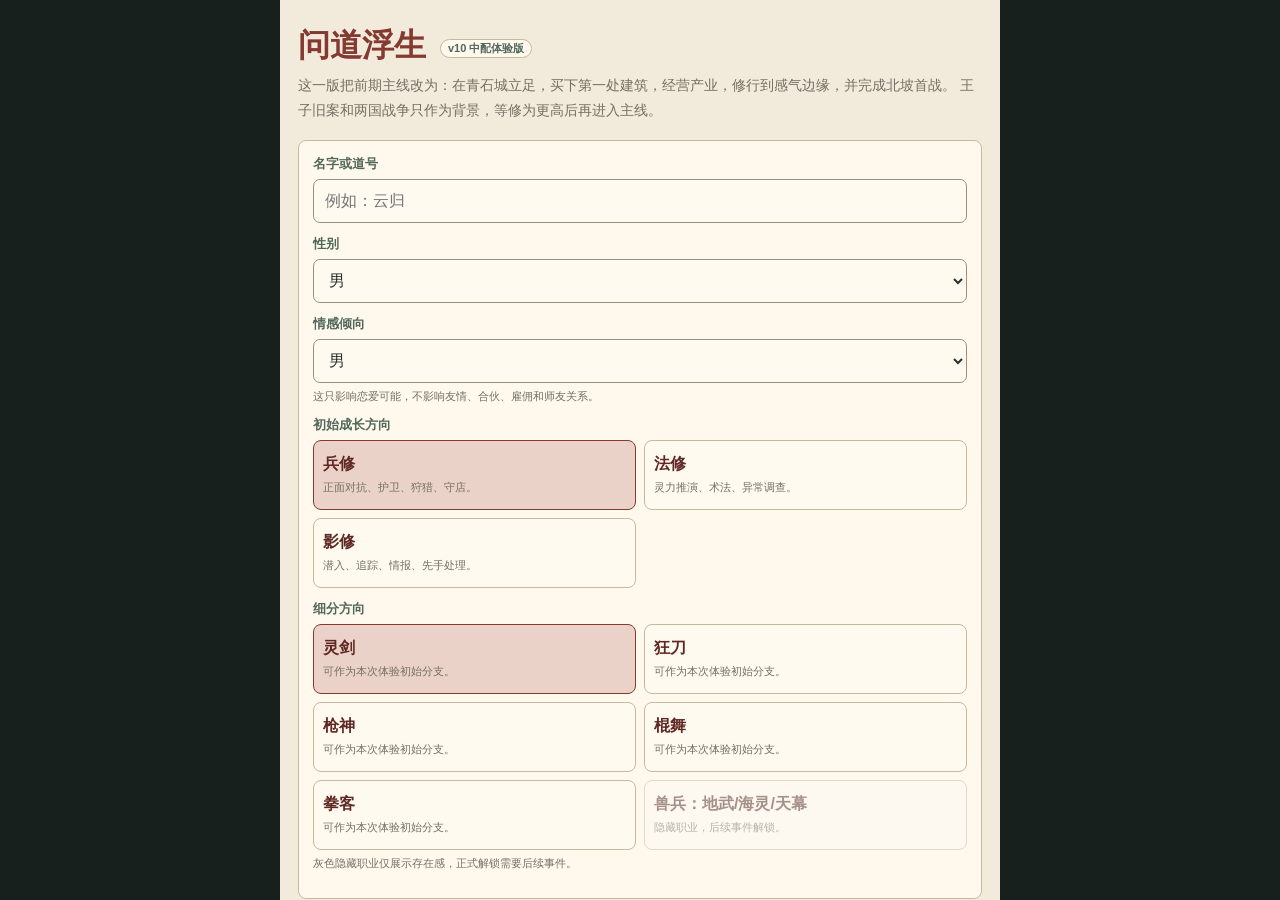
==== commit ec7c3292: "Rebuild main game as v10 middle-tier experience" ====
--- a/index.html
+++ b/index.html
@@ -3,629 +3,393 @@
 <head>
 <meta charset="utf-8">
 <meta name="viewport" content="width=device-width,initial-scale=1,viewport-fit=cover">
-<title>问道浮生 · 人物关系与生存重构版</title>
+<title>问道浮生 · v10 中配体验版</title>
 <style>
 :root{
-  --paper:#f3eddf;
-  --paper2:#e5dcc9;
-  --ink:#282c29;
-  --muted:#737268;
+  --paper:#f2eadb;
+  --paper2:#eadfcd;
+  --ink:#2b302c;
+  --muted:#746f63;
   --red:#843a31;
-  --red2:#642a25;
-  --green:#53685b;
-  --gold:#9d7437;
-  --line:#c7baa3;
-  --blue:#506b78;
-  --safe-bottom:env(safe-area-inset-bottom,0px)
+  --red2:#5f2823;
+  --green:#50675a;
+  --line:#c6b89f;
+  --gold:#9b743a;
+  --safe-bottom:env(safe-area-inset-bottom,0px);
 }
 *{box-sizing:border-box}
-html{background:#17201c}
+html,body{height:100%;overflow:hidden}
 body{
   margin:0;
+  background:#17201c;
   color:var(--ink);
-  font-family:"PingFang SC","Microsoft YaHei",sans-serif;
-  background:#17201c
+  font-family:"Microsoft YaHei","PingFang SC",sans-serif;
 }
 button,input,select{font:inherit}
 button{cursor:pointer;-webkit-tap-highlight-color:transparent}
-button:disabled{cursor:not-allowed;opacity:.42}
+button:disabled{opacity:.45;cursor:not-allowed}
 .app{
-  width:min(100%,720px);
-  min-height:100dvh;
+  width:min(100vw,720px);
+  height:100dvh;
   margin:auto;
-  padding-bottom:calc(94px + var(--safe-bottom));
-  background:var(--paper)
-}
-.header{
-  padding:15px 16px 12px;
-  background:#efe7d6;
-  border-bottom:1px solid var(--line)
-}
-.header-row{
-  display:flex;
-  align-items:center;
-  justify-content:space-between;
-  gap:12px
-}
-.brand h1{
+  background:var(--paper);
+  overflow:hidden;
+}
+.start{
+  height:100%;
+  overflow:auto;
+  padding:28px 18px calc(24px + var(--safe-bottom));
+}
+.start h1{
   margin:0;
   color:var(--red);
-  font:700 29px/1.1 serif;
-  letter-spacing:2px
-}
-.brand p{
-  margin:5px 0 0;
+  font:700 32px/1.1 serif;
+}
+.version{
+  display:inline-block;
+  margin-left:6px;
+  padding:2px 7px;
+  border:1px solid var(--line);
+  border-radius:99px;
+  background:#fff9ed;
+  color:var(--green);
+  font:700 11px/1.2 "Microsoft YaHei","PingFang SC",sans-serif;
+  vertical-align:middle;
+}
+.start-intro{
+  margin:10px 0 16px;
   color:var(--muted);
-  font-size:12px
-}
-.icon-btn{
-  position:relative;
-  width:42px;
-  height:42px;
+  font-size:14px;
+  line-height:1.8;
+}
+.form-card,.card,.choice,.timeline-item{
   border:1px solid var(--line);
-  border-radius:50%;
+  border-radius:8px;
   background:#fff9ed;
-  color:var(--red);
-  font-size:20px
-}
-.start{
-  padding:38px 20px 42px;
-  text-align:center
-}
-.start h2{
-  margin:8px 0 12px;
-  color:var(--red2);
-  font:500 28px serif
-}
-.start-intro{
-  color:var(--muted);
-  line-height:1.85;
-  font-size:14px
-}
-.creator{
-  margin-top:22px;
-  padding:16px;
-  border:1px solid var(--line);
-  border-radius:10px;
-  background:#fff9ed;
-  text-align:left
-}
-.field{margin-bottom:13px}
-.field:last-child{margin-bottom:0}
+}
+.form-card{
+  padding:14px;
+}
+.field{margin-bottom:12px}
 .field label{
   display:block;
   margin-bottom:6px;
   color:var(--green);
   font-size:13px;
-  font-weight:700
+  font-weight:700;
 }
 .field input,.field select{
   width:100%;
-  height:46px;
-  padding:0 12px;
+  height:44px;
+  padding:0 11px;
   border:1px solid #9b907d;
   border-radius:7px;
   background:#fffaf0;
-  color:var(--ink)
+  color:var(--ink);
 }
 .field small{
   display:block;
   margin-top:5px;
   color:var(--muted);
   font-size:11px;
-  line-height:1.5
-}
-.start-actions{
+  line-height:1.5;
+}
+.branch-grid{
   display:grid;
-  gap:9px;
-  margin-top:13px
-}
-.primary{
-  border-color:var(--red)!important;
-  background:var(--red)!important;
-  color:#fff!important
-}
-.wide{width:100%}
+  grid-template-columns:1fr 1fr;
+  gap:8px;
+}
+.branch{
+  min-height:70px;
+  padding:9px;
+  border:1px solid var(--line);
+  border-radius:8px;
+  background:#fffaf0;
+  text-align:left;
+}
+.branch.active{
+  border-color:var(--red);
+  background:#ead2c8;
+}
+.branch.locked{opacity:.5;filter:grayscale(.35)}
+.branch b{
+  display:block;
+  color:var(--red2);
+}
+.branch small{
+  color:var(--muted);
+  line-height:1.45;
+}
 .main-btn{
-  min-height:50px;
+  min-height:48px;
   padding:10px 14px;
   border:1px solid #958a77;
   border-radius:7px;
   background:#fffaf0;
   color:var(--ink);
-  font-weight:700
-}
-.game{display:none}
-.game.active{display:block}
-.sticky{
-  position:sticky;
-  top:0;
-  z-index:15;
-  padding:9px 12px;
-  background:rgba(239,231,214,.96);
-  border-bottom:1px solid var(--line);
-  backdrop-filter:blur(10px)
-}
-.progress-row{
-  display:flex;
-  justify-content:space-between;
-  gap:10px;
-  margin-bottom:7px;
-  color:var(--muted);
-  font-size:12px
-}
-.progress{
-  height:5px;
-  border-radius:9px;
-  background:#d4c8b4;
-  overflow:hidden
-}
-.progress i{
-  display:block;
+  font-weight:700;
+}
+.primary{border-color:var(--red)!important;background:var(--red)!important;color:#fff!important}
+.wide{width:100%}
+.start-actions{
+  display:grid;
+  gap:9px;
+  margin-top:13px;
+}
+.game{
+  display:none;
   height:100%;
-  background:var(--red);
-  transition:width .3s
-}
-.stats{
-  display:grid;
-  grid-template-columns:repeat(6,1fr);
-  gap:5px;
-  margin-top:8px
-}
-.stat{
-  padding:6px 2px;
-  border:1px solid var(--line);
-  border-radius:5px;
-  background:#e4dac7;
-  text-align:center
-}
-.stat b{
-  display:block;
-  color:var(--red2);
-  font-size:14px
-}
-.stat span{
-  color:var(--muted);
-  font-size:9px
-}
-.stat.warning{background:#ead4c4}
-.stat.danger{background:#dfb9ad}
-.content{padding:14px}
-.guide{
-  display:none;
-  margin-bottom:11px;
-  padding:12px 13px;
-  border:1px solid #b38b51;
-  border-radius:8px;
-  background:#f1e3c4;
-  color:#5c513f;
-  font-size:13px;
-  line-height:1.65
-}
-.guide.active{display:block}
-.guide-head{
+  grid-template-rows:auto auto minmax(184px,33dvh) auto 1fr;
+  overflow:hidden;
+}
+.game.active{display:grid}
+.top{
   display:flex;
   align-items:center;
   justify-content:space-between;
-  gap:8px;
-  margin-bottom:5px
-}
-.guide-head b{color:var(--red2)}
-.guide-head span{
-  color:var(--gold);
-  font-size:11px
-}
-.scene{
-  padding:18px;
-  border:1px solid var(--line);
-  border-radius:9px;
-  background:#fff9ed;
-  box-shadow:0 8px 24px rgba(62,45,30,.07)
-}
-.label{
-  color:var(--gold);
-  font-size:12px;
-  letter-spacing:1px
-}
-.scene h2{
-  margin:8px 0 12px;
-  color:var(--red2);
-  font:500 26px serif
-}
-.story{
-  min-height:120px;
-  line-height:1.95;
-  white-space:pre-line;
-  color:#474a43
-}
-.goal{
-  margin-top:15px;
-  padding:11px 12px;
-  border-left:3px solid var(--green);
-  background:#e9e2d2;
-  color:#555b53;
-  font-size:13px;
-  line-height:1.7
-}
-.goal b{color:var(--green)}
-.cards{
-  display:grid;
-  grid-template-columns:1fr 1fr;
-  gap:9px;
-  margin-top:11px
-}
-.card{
-  padding:11px;
-  border:1px solid var(--line);
-  border-radius:7px;
-  background:#e8dfce
-}
-.card b{
-  display:block;
-  margin-bottom:5px;
-  color:var(--green);
-  font-size:13px
-}
-.card span{
+  gap:12px;
+  padding:12px 14px 9px;
+  border-bottom:1px solid var(--line);
+  background:#efe5d2;
+}
+.brand h1{
+  margin:0;
+  color:var(--red);
+  font:700 25px/1.1 serif;
+}
+.brand p{
+  margin:3px 0 0;
   color:var(--muted);
-  font-size:12px;
-  line-height:1.65
-}
-.free-only{display:none}
-.free-only.active{display:grid}
-.log{
-  margin-top:12px;
-  padding:12px;
-  border-top:1px solid var(--line);
-  color:var(--muted);
-  font-size:12px;
-  line-height:1.8
-}
-.log>b{color:var(--red2)}
-.log-list{
-  max-height:150px;
-  overflow:auto
-}
-.log-list div{
-  padding:3px 0;
-  border-bottom:1px dashed #cec1ab
-}
-.bottom-bar{
-  position:fixed;
-  z-index:20;
-  left:50%;
-  bottom:0;
-  transform:translateX(-50%);
-  display:grid;
-  grid-template-columns:repeat(4,1fr);
-  gap:7px;
-  width:min(100%,720px);
-  padding:9px 10px calc(9px + var(--safe-bottom));
-  background:rgba(228,218,199,.97);
-  border-top:1px solid var(--line);
-  backdrop-filter:blur(12px)
-}
-.nav-btn{
-  position:relative;
-  min-height:48px;
-  padding:7px 3px;
-  border:1px solid #958a77;
-  border-radius:7px;
-  background:#fff9ed;
-  color:var(--ink);
-  font-size:12px;
-  font-weight:700
-}
-.badge{
-  position:absolute;
-  top:-5px;
-  right:-4px;
-  display:none;
-  min-width:17px;
-  height:17px;
-  padding:0 4px;
-  border:2px solid #e4dac7;
-  border-radius:10px;
-  background:#b52e28;
-  color:#fff;
-  font:700 10px/13px sans-serif;
-  text-align:center
-}
-.badge.show{display:block}
-.overlay{
-  position:fixed;
-  z-index:100;
-  inset:0;
-  display:none;
-  align-items:center;
-  justify-content:center;
-  padding:6vh 4vw;
-  background:rgba(18,24,21,.48);
-  backdrop-filter:blur(7px)
-}
-.overlay.open{display:flex}
-.modal{
-  position:relative;
-  width:min(94vw,620px);
-  max-height:84dvh;
-  overflow:auto;
-  padding:48px 17px 18px;
-  border:1px solid #b7a98e;
-  border-radius:13px;
-  background:var(--paper);
-  box-shadow:0 22px 70px rgba(0,0,0,.32)
-}
-.close{
-  position:absolute;
-  top:10px;
-  width:36px;
-  height:36px;
+  font-size:11px;
+}
+.icon-btn{
+  width:40px;
+  height:40px;
   border:1px solid var(--line);
   border-radius:50%;
   background:#fff9ed;
   color:var(--red);
-  font-size:20px
-}
-.close.right{right:11px}
-.close.left{left:11px}
-.modal h2{
-  margin:0 42px 7px;
+  font-size:18px;
+}
+.status{
+  display:grid;
+  grid-template-columns:repeat(6,1fr);
+  gap:5px;
+  padding:8px 10px;
+  border-bottom:1px solid var(--line);
+  background:var(--paper2);
+}
+.stat{
+  min-width:0;
+  padding:6px 2px;
+  border:1px solid var(--line);
+  border-radius:6px;
+  background:#fff8eb;
+  text-align:center;
+}
+.stat b{
+  display:block;
   color:var(--red2);
-  font:500 24px serif;
-  text-align:center
-}
-.modal h3{
-  margin:18px 0 8px;
+  font-size:14px;
+  line-height:1.1;
+  white-space:nowrap;
+}
+.stat span{
+  display:block;
+  margin-top:3px;
+  color:var(--muted);
+  font-size:9px;
+}
+.scene{
+  min-height:0;
+  padding:12px 14px 11px;
+  border-bottom:1px solid var(--line);
+  background:#f8f0e3;
+  overflow:hidden;
+}
+.scene-head{
+  display:flex;
+  justify-content:space-between;
+  gap:8px;
+  margin-bottom:5px;
+  color:var(--gold);
+  font-size:11px;
+}
+.scene h2{
+  margin:0 0 6px;
+  color:var(--red2);
+  font:600 21px/1.18 serif;
+}
+.scene-text{
+  max-height:58px;
+  overflow:hidden;
+  color:#4a4e48;
+  font-size:13px;
+  line-height:1.5;
+}
+.scene-summary{
+  display:grid;
+  grid-template-columns:1fr auto;
+  gap:8px;
+  align-items:start;
+  margin-top:8px;
+  padding:8px 9px;
+  border:1px solid #cdbb9d;
+  border-radius:8px;
+  background:#fff9ed;
+}
+.scene-summary b{
+  display:block;
+  margin-bottom:2px;
   color:var(--green);
-  font-size:15px
-}
-.modal-desc{
-  margin:0 0 14px;
+  font-size:13px;
+}
+.scene-summary span{
+  color:#555b53;
+  font-size:12px;
+  line-height:1.4;
+}
+.scene-summary em{
+  font-style:normal;
+  color:var(--red2);
+  font-weight:700;
+  font-size:13px;
+  white-space:nowrap;
+}
+.goal{
+  margin-top:7px;
+  padding-left:8px;
+  border-left:3px solid var(--green);
+  color:#4f5b52;
+  font-size:12px;
+  line-height:1.4;
+}
+.tabs{
+  display:grid;
+  grid-template-columns:repeat(5,1fr);
+  gap:5px;
+  padding:7px 10px 8px;
+  border-top:1px solid var(--line);
+  border-bottom:1px solid var(--line);
+  background:#ded2bd;
+}
+.tab{
+  position:relative;
+  min-height:38px;
+  border:1px solid #9c8f78;
+  border-radius:8px;
+  background:#fff9ed;
+  color:var(--ink);
+  font-weight:700;
+  font-size:12px;
+}
+.tab.active{
+  border-color:var(--red);
+  background:#ead2c8;
+  color:var(--red2);
+}
+.dot{
+  position:absolute;
+  top:-5px;
+  right:-4px;
+  min-width:16px;
+  height:16px;
+  border:2px solid #ded2bd;
+  border-radius:9px;
+  background:#b52e28;
+  color:#fff;
+  font:700 9px/12px sans-serif;
+}
+.panel{
+  min-height:0;
+  padding:10px 12px calc(10px + var(--safe-bottom));
+  overflow:auto;
+  background:var(--paper);
+}
+.panel h3{
+  margin:0 0 8px;
+  color:var(--red2);
+  font:600 18px serif;
+}
+.panel-desc{
+  margin:0 0 9px;
   color:var(--muted);
-  text-align:center;
   font-size:12px;
-  line-height:1.65
-}
-.choice-list{
-  display:grid;
-  gap:9px
+  line-height:1.55;
 }
 .choice{
   width:100%;
+  display:grid;
+  grid-template-columns:42px 1fr;
+  gap:10px;
+  align-items:center;
   min-height:58px;
-  padding:11px 13px;
-  border:1px solid #9b907d;
-  border-radius:8px;
-  background:#fff9ed;
+  margin-bottom:8px;
+  padding:9px 10px;
   text-align:left;
-  color:var(--ink)
-}
-.choice.with-icon{
-  display:grid;
-  grid-template-columns:44px 1fr;
-  align-items:center;
-  gap:11px
-}
-.choice-icon{
+}
+.choice:active{transform:translateY(1px);background:#f3e3d1}
+.icon{
   display:grid;
   place-items:center;
-  width:42px;
-  height:42px;
+  width:40px;
+  height:40px;
   border:1px solid #b9a98c;
   border-radius:8px;
-  background:
-    linear-gradient(135deg,rgba(132,58,49,.13),rgba(83,104,91,.08)),
-    #f4ead8;
+  background:#f1e4d2;
   color:var(--red2);
-  font:700 18px/1 serif
-}
-.choice-body{min-width:0}
-.choice strong{
+  font-weight:700;
+}
+.choice strong,.card b,.timeline-item b{
   display:block;
+  color:var(--red2);
   margin-bottom:4px;
-  color:var(--red2)
-}
-.choice small{
+}
+.choice small,.card small,.timeline-item small{
   display:block;
   color:var(--muted);
-  line-height:1.55
-}
-.choice em{
-  display:block;
-  margin-top:5px;
-  color:var(--green);
-  font-size:11px;
-  font-style:normal
-}
-.choice .risk{color:#9a5037}
-.choice:active{background:#ded1b8}
-.result-box{
-  margin:12px 0;
-  padding:13px;
-  border:1px solid var(--line);
-  border-radius:8px;
-  background:#fff9ed;
-  line-height:1.75;
-  font-size:13px
-}
-.result-box.success{border-left:4px solid var(--green)}
-.result-box.fail{border-left:4px solid var(--red)}
-.relationship{
-  padding:12px 0;
-  border-bottom:1px solid var(--line)
-}
-.relationship-head{
-  display:flex;
-  justify-content:space-between;
-  gap:10px;
-  margin-bottom:8px
-}
-.relationship-head b{color:var(--red2)}
-.relationship-head span{
-  color:var(--muted);
-  font-size:12px
-}
-.meter-row{
-  display:grid;
-  grid-template-columns:44px 1fr 30px;
-  align-items:center;
-  gap:7px;
-  margin:6px 0;
-  color:var(--muted);
-  font-size:11px
-}
-.meter{
-  height:7px;
-  overflow:hidden;
-  border-radius:10px;
-  background:#d6cab7
-}
-.meter i{
-  display:block;
-  height:100%;
-  background:var(--green)
-}
-.map-grid{
+  line-height:1.5;
+}
+.card,.timeline-item{
+  margin-bottom:8px;
+  padding:10px;
+}
+.grid2,.attrs{
   display:grid;
   grid-template-columns:1fr 1fr;
-  gap:9px
-}
-.map-place{
-  position:relative;
-  min-height:82px;
-  padding:10px;
-  border:1px solid var(--line);
-  border-radius:8px;
+  gap:8px;
+}
+.attrs{grid-template-columns:repeat(3,1fr)}
+.attr{
+  padding:7px 5px;
+  border:1px solid #d0c0a7;
+  border-radius:7px;
   background:#fff9ed;
-  text-align:left
-}
-.map-place.active{
-  border-color:var(--red);
-  background:#eadbca
-}
-.map-place b{
-  display:block;
-  margin-bottom:4px;
-  color:var(--red2)
-}
-.map-place small{
-  color:var(--muted);
-  line-height:1.45
-}
-.map-dot{
-  position:absolute;
-  top:7px;
-  right:7px;
-  width:10px;
-  height:10px;
-  border-radius:50%;
-  background:#b52e28;
-  box-shadow:0 0 0 3px rgba(181,46,40,.13)
-}
-.shop-item{
+  text-align:center;
+}
+.attr b{display:block;color:var(--red2)}
+.attr span{font-size:10px;color:var(--muted)}
+.factor{
   display:grid;
-  grid-template-columns:1fr auto;
-  gap:9px;
-  align-items:center;
-  padding:11px 0;
-  border-bottom:1px solid var(--line)
-}
-.shop-item b{
-  display:block;
-  color:var(--red2)
-}
-.shop-item small{
-  color:var(--muted);
-  line-height:1.5
-}
-.buy{
-  min-width:92px;
-  min-height:42px;
-  border:1px solid var(--red);
-  border-radius:6px;
-  background:#fff9ed;
-  color:var(--red)
-}
-.task{
-  padding:11px 0;
-  border-bottom:1px solid var(--line)
-}
-.task b{
-  display:block;
-  margin-bottom:4px;
-  color:var(--red2)
-}
-.task small{
-  color:var(--muted);
-  line-height:1.55
-}
-.task.done{opacity:.58}
-.clue{
-  padding:10px;
-  margin-bottom:8px;
-  border:1px solid var(--line);
-  border-radius:7px;
-  background:#fff9ed
-}
-.clue b{
-  display:block;
-  color:var(--green);
-  margin-bottom:4px
-}
-.clue small{
-  color:var(--muted);
-  line-height:1.5
-}
-.setting{
-  display:flex;
-  align-items:center;
-  justify-content:space-between;
-  gap:14px;
-  padding:13px 3px;
-  border-bottom:1px solid var(--line)
-}
-.setting select{
-  min-width:122px;
-  height:40px;
-  padding:0 8px;
-  border:1px solid #9b907d;
-  border-radius:6px;
-  background:#fff9ed
-}
-.toggle{
-  width:52px;
-  height:30px;
-  padding:3px;
-  border:0;
-  border-radius:18px;
-  background:#aaa
-}
-.toggle i{
-  display:block;
-  width:24px;
-  height:24px;
-  border-radius:50%;
-  background:#fff;
-  transition:.2s
-}
-.toggle.on{background:var(--green)}
-.toggle.on i{transform:translateX(22px)}
-.notice{
-  margin-top:12px;
-  color:var(--muted);
+  grid-template-columns:52px 1fr;
+  gap:8px;
+  margin-bottom:6px;
   font-size:12px;
+  line-height:1.45;
+}
+.factor span{
+  color:#fff;
   text-align:center;
-  line-height:1.6
-}
-.danger-btn{
-  border-color:#9e4940!important;
-  color:#8c3029!important
-}
+  border-radius:99px;
+  padding:2px 6px;
+  background:var(--green);
+}
+.factor.minus span{background:var(--red)}
 .toast{
   position:fixed;
-  z-index:200;
+  z-index:20;
   left:50%;
-  bottom:calc(105px + var(--safe-bottom));
+  bottom:calc(88px + var(--safe-bottom));
   transform:translate(-50%,20px);
   width:min(88vw,480px);
   padding:11px 14px;
@@ -636,3705 +400,717 @@
   font-size:13px;
   opacity:0;
   pointer-events:none;
-  transition:.22s
-}
-.toast.show{
-  opacity:1;
-  transform:translate(-50%,0)
-}
-.motion-dot{
-  display:inline-block;
-  width:7px;
-  height:7px;
-  margin-right:5px;
-  border-radius:50%;
-  background:#6e927a
+  transition:.2s;
+}
+.toast.show{opacity:1;transform:translate(-50%,0)}
+@media(max-height:700px){
+  .game{grid-template-rows:auto auto minmax(166px,30dvh) auto 1fr}
+  .brand h1{font-size:22px}
+  .scene h2{font-size:20px}
+  .scene-text{max-height:40px}
+  .scene-summary{padding:6px 8px}
+  .tabs{padding-top:6px;padding-bottom:7px}
 }
 @media(max-width:430px){
-  .stats{gap:3px}
-  .stat b{font-size:12px}
-  .stat span{font-size:8px}
-  .cards,.free-only{grid-template-columns:1fr}
-  .story{min-height:140px}
-  .scene h2{font-size:23px}
-  .bottom-bar{gap:5px}
-  .nav-btn{font-size:11px}
-}
-@media(prefers-reduced-motion:reduce){
-  *{transition:none!important}
+  .branch-grid{grid-template-columns:1fr}
+  .stat b{font-size:13px}
+  .grid2{grid-template-columns:1fr}
 }
 </style>
 </head>
 <body>
 <main class="app">
-  <header class="header">
-    <div class="header-row">
-      <div class="brand">
-        <h1>问道浮生</h1>
-        <p>相遇未必相守，选择自有归途</p>
-      </div>
-      <button class="icon-btn" id="topMenu" aria-label="菜单">☰</button>
-    </div>
-  </header>
-
   <section class="start" id="start">
-    <h2>写下你自己的名字</h2>
+    <h1>问道浮生 <span class="version">v10 中配体验版</span></h1>
     <p class="start-intro">
-      你会遇见一个重要的人，但相遇并不保证相爱。<br>
-      你们可能成为伴侣、朋友、合作伙伴，也可能从此别过。
+      这一版把前期主线改为：在青石城立足，买下第一处建筑，经营产业，修行到感气边缘，并完成北坡首战。
+      王子旧案和两国战争只作为背景，等修为更高后再进入主线。
     </p>
-
-    <div class="creator">
+    <div class="form-card">
       <div class="field">
         <label for="nameInput">名字或道号</label>
         <input id="nameInput" maxlength="8" placeholder="例如：云归">
       </div>
-
       <div class="field">
-        <label for="playerGender">你的性别</label>
-        <select id="playerGender">
-          <option value="male">男性</option>
-          <option value="female">女性</option>
+        <label for="genderInput">性别</label>
+        <select id="genderInput">
+          <option value="male">男</option>
+          <option value="female">女</option>
         </select>
       </div>
-
       <div class="field">
-        <label for="romancePreference">情感倾向</label>
-        <select id="romancePreference">
+        <label for="loveInput">情感倾向</label>
+        <select id="loveInput">
           <option value="male">男</option>
           <option value="female">女</option>
-          <option value="any">双</option>
+          <option value="bi">双</option>
           <option value="unknown">暂不清楚</option>
         </select>
-        <small>这只影响恋爱可能，不影响友情、合伙和雇佣关系。</small>
+        <small>这只影响恋爱可能，不影响友情、合伙、雇佣和师友关系。</small>
       </div>
-
       <div class="field">
-        <label for="companionGender">初遇角色的性别</label>
-        <select id="companionGender">
-          <option value="random">随机</option>
-          <option value="female">女性</option>
-          <option value="male">男性</option>
-        </select>
-        <small>初遇角色只是潜在的重要人物，并非系统指定的伴侣。</small>
+        <label>初始成长方向</label>
+        <div class="branch-grid" id="careerGrid"></div>
+      </div>
+      <div class="field">
+        <label>细分方向</label>
+        <div class="branch-grid" id="branchGrid"></div>
+        <small>灰色隐藏职业仅展示存在感，正式解锁需要后续事件。</small>
       </div>
     </div>
-
     <div class="start-actions">
-      <button class="main-btn primary wide" id="begin">开始新的旅程</button>
+      <button class="main-btn primary wide" id="newGame">开始 v10 体验</button>
       <button class="main-btn wide" id="continueGame" style="display:none">继续自动存档</button>
+      <button class="main-btn wide" id="clearSave">清除自动存档</button>
     </div>
   </section>
 
   <section class="game" id="game">
-    <div class="sticky">
-      <div class="progress-row">
-        <b id="phaseText">第一回</b>
-        <span>
-          <i class="motion-dot" id="motionDot"></i>
-          <span id="saveText">已自动存档</span>
-        </span>
+    <header class="top">
+      <div class="brand">
+        <h1>问道浮生 <span class="version">v10</span></h1>
+        <p id="subtitle">浮生1年1月1日 · 青石城</p>
       </div>
-
-      <div class="progress"><i id="progress"></i></div>
-
-      <div class="stats">
-        <div class="stat"><b id="coin">60</b><span>铜钱</span></div>
-        <div class="stat" id="foodStat"><b id="food">10</b><span>食物</span></div>
-        <div class="stat" id="healthStat"><b id="health">100</b><span>健康</span></div>
-        <div class="stat"><b id="ap">—</b><span>行动力</span></div>
-        <div class="stat"><b id="realm">凡身</b><span>境界</span></div>
-        <div class="stat"><b id="spiritStone">0</b><span>灵石</span></div>
+      <button class="icon-btn" id="saveBtn" aria-label="保存">存</button>
+    </header>
+    <section class="status" id="status"></section>
+    <section class="scene">
+      <div class="scene-head">
+        <span id="place">青石城 · 城门</span>
+        <span id="meta">清晨 · 客商入城</span>
       </div>
-    </div>
-
-    <div class="content">
-      <section class="guide" id="guide">
-        <div class="guide-head">
-          <b id="guideTitle">新手引导</b>
-          <span id="guideStep"></span>
+      <h2 id="sceneTitle">初到青石城</h2>
+      <div class="scene-text" id="sceneText"></div>
+      <div class="scene-summary">
+        <div>
+          <b id="summaryTitle">当前重点</b>
+          <span id="summaryText">先安顿下来，找到第一份稳定收入。</span>
         </div>
-        <div id="guideText"></div>
-      </section>
-
-      <article class="scene">
-        <div class="label" id="label"></div>
-        <h2 id="title"></h2>
-        <div class="story" id="story"></div>
-        <div class="goal">
-          <b>当前目标：</b>
-          <span id="goal"></span>
-        </div>
-      </article>
-
-      <div class="cards">
-        <div class="card">
-          <b>人物关系</b>
-          <span id="relationshipSummary">尚未遇见重要人物</span>
-        </div>
-        <div class="card">
-          <b>装备与居所</b>
-          <span id="assetSummary">无装备，租住小屋</span>
-        </div>
+        <em id="summaryTag">立足</em>
       </div>
-
-      <div class="cards free-only" id="freeInfo">
-        <div class="card">
-          <b>修行进度</b>
-          <span id="cultivationSummary"></span>
-        </div>
-        <div class="card">
-          <b>今日状态</b>
-          <span id="dailySummary"></span>
-        </div>
-        <div class="card">
-          <b>势力关系</b>
-          <span id="factionSummary"></span>
-        </div>
-        <div class="card">
-          <b>阶段主线</b>
-          <span id="caseSummary"></span>
-        </div>
-      </div>
-
-      <div class="log">
-        <b>浮生录</b>
-        <div class="log-list" id="logs"></div>
-      </div>
-    </div>
-
-    <nav class="bottom-bar">
-      <button class="nav-btn" id="mapButton">
-        地图
-        <span class="badge" id="mapBadge">!</span>
-      </button>
-
-      <button class="nav-btn primary" id="actionButton">
-        作出选择
-        <span class="badge" id="actionBadge">!</span>
-      </button>
-
-      <button class="nav-btn" id="shopButton">
-        市集
-        <span class="badge" id="shopBadge">!</span>
-      </button>
-
-      <button class="nav-btn" id="journalButton">
-        任务与人物
-        <span class="badge" id="journalBadge">!</span>
-      </button>
+      <div class="goal" id="goal">目标：攒钱买下第一处建筑。</div>
+    </section>
+    <nav class="tabs">
+      <button class="tab active" data-tab="action">行动<span class="dot" id="actionDot">!</span></button>
+      <button class="tab" data-tab="manage">经营<span class="dot" id="manageDot">!</span></button>
+      <button class="tab" data-tab="bag">背包</button>
+      <button class="tab" data-tab="person">人物</button>
+      <button class="tab" data-tab="map">地图</button>
     </nav>
+    <section class="panel" id="panel"></section>
   </section>
 </main>
-
-<div class="overlay" id="overlay">
-  <div class="modal" id="modal">
-    <button class="close right" id="closeModal" aria-label="关闭">×</button>
-    <div id="modalBody"></div>
-  </div>
-</div>
-
 <div class="toast" id="toast"></div>
 
 <script>
-const SAVE_KEY = "wendao-fusheng-v7";
-const LEGACY_V6_KEY = "wendao-fusheng-v6";
-const LEGACY_V5_KEY = "wendao-fusheng-v5";
-const SLOT_PREFIX = "wendao-fusheng-v7-slot-";
-
-const $ = id => document.getElementById(id);
-const MAX_AP = 5;
-
-const weaponNames = ["无", "木剑", "青锋剑", "玄铁剑"];
-const armorNames = ["无", "布甲", "皮甲", "玄铁甲"];
-const methodNames = ["无", "吐纳诀", "守心诀", "两仪心法"];
-
-const genderNames = {
-  male:"男性",
-  female:"女性"
-};
-
-const professions = {
+const SAVE_KEY = "wendao-fusheng-v10";
+const VERSION = "v10 中配体验版";
+
+const careers = {
   soldier:{
     name:"兵修",
-    icon:"兵",
-    place:"guard",
-    desc:"以体魄、兵器和正面压制为根基，适合巡逻、护卫、狩猎和危险行动。",
+    desc:"正面对抗、护卫、狩猎、守店。",
     branches:["灵剑","狂刀","枪神","棍舞","拳客"],
-    hidden:["兽兵：地武、海灵、天幕"]
+    hidden:["兽兵：地武/海灵/天幕"],
+    attrs:{hp:86, physical:18, magic:6, defense:14, wisdom:10, stealth:10, social:11, body:18, mind:12}
   },
   mage:{
     name:"法修",
-    icon:"法",
-    place:"academy",
-    desc:"以灵智、心性和术法推演为根基，适合修炼、毒理、气候与灵力调查。",
+    desc:"灵力推演、术法、异常调查。",
     branches:["焚烬","幽溟","苍雷"],
-    hidden:["兽语者","疗愈者"]
+    hidden:["兽语者","疗愈者"],
+    attrs:{hp:74, physical:8, magic:18, defense:8, wisdom:18, stealth:10, social:12, body:11, mind:17}
   },
   shadow:{
     name:"影修",
-    icon:"影",
-    place:"outskirts",
-    desc:"以潜行、闪避和情报为根基，适合追踪、伏击、暗查与风险探索。",
+    desc:"潜入、追踪、情报、先手处理。",
     branches:["隐弓","咒刃"],
-    hidden:["伪装者"]
+    hidden:["伪装者"],
+    attrs:{hp:78, physical:13, magic:8, defense:9, wisdom:14, stealth:19, social:13, body:13, mind:15}
   }
 };
 
-const buildingData = {
-  courtyard:{
-    name:"小院",
-    icon:"院",
-    cost:110,
-    desc:"生活稳定，降低租住压力，适合独居、道侣或伙伴共同生活。",
-    benefit:"每日结算健康更稳定，最多容纳四人。"
-  },
-  restaurant:{
-    name:"饭馆",
-    icon:"饭",
-    cost:135,
-    desc:"经营饭食与酒水，接触市井客源，能获得稳定铜钱收入。",
-    benefit:"每日结算获得铜钱与见闻，食物压力降低。"
-  },
-  weaponShop:{
-    name:"武器铺",
-    icon:"兵",
-    cost:155,
-    desc:"售卖与修补兵器，适合兵修，也能接触护卫和猎兽委托。",
-    benefit:"每日获得铜钱，偶尔获得灵石或兵器见闻。"
-  },
-  apothecary:{
-    name:"药铺",
-    icon:"药",
-    cost:150,
-    desc:"收药、配药、治外伤，适合法修与疗愈相关路线。",
-    benefit:"每日获得铜钱，健康恢复更稳，易接触毒理线索。"
-  },
-  teaHouse:{
-    name:"茶馆",
-    icon:"茶",
-    cost:140,
-    desc:"茶客往来，是情报、传闻与人情关系的入口。",
-    benefit:"每日获得见闻，社交和情报收益更高。"
-  },
-  bookRoom:{
-    name:"书斋",
-    icon:"书",
-    cost:130,
-    desc:"抄书、授课、藏卷，适合修心、读卷和低阶修行。",
-    benefit:"每日获得少量修为，灵智与心性成长更稳。"
-  }
+const buildings = {
+  courtyard:{name:"小院", cost:160, desc:"安稳住处", bonus:"每日健康恢复 +2，可扩建药圃。"},
+  restaurant:{name:"饭馆", cost:180, desc:"小本饭食生意", bonus:"消耗食物转化铜钱，容易认识凡人伙计。"},
+  weapon:{name:"武器铺", cost:210, desc:"修士与护卫常来", bonus:"更容易获得武器、护卫委托和兵修事件。"},
+  medicine:{name:"药铺", cost:200, desc:"药材与伤病生意", bonus:"治疗方便，容易接触异常伤势。"},
+  teahouse:{name:"茶馆", cost:170, desc:"消息流通之地", bonus:"情报收益高，容易触发传闻。"},
+  bookshop:{name:"书斋", cost:190, desc:"账簿、经文、文书", bonus:"灵智成长快，调查和推理更稳定。"}
 };
 
-const places = {
-  home:{
-    name:"住处",
-    desc:"可以休息、修炼、整理证据并安排晚饭。"
-  },
-  market:{
-    name:"青石市集",
-    desc:"商旅来往频繁，可以工作、购买物资或打听消息。"
-  },
-  medicine:{
-    name:"回春药行",
-    desc:"药材、病患和各地处方都汇集在此。"
-  },
-  guard:{
-    name:"巡检司",
-    desc:"负责城防与巡夜，保存着人员和路线记录。"
-  },
-  academy:{
-    name:"白鹿书院",
-    desc:"收藏地方志、医书、毒理和历年卷宗。"
-  },
-  palace:{
-    name:"临川王府",
-    desc:"世子身亡之地，平日戒备森严。"
-  },
-  outskirts:{
-    name:"城外山野",
-    desc:"可以采集、狩猎和修行，也可能遇见危险。"
-  }
-};
-
-const clueData = {
-  ledger:{
-    name:"残缺的药材账页",
-    desc:"世子身亡前，有人高价购入能够压制寒气症状的药物。"
-  },
-  route:{
-    name:"被改动的巡夜路线",
-    desc:"案发当夜，王府北院守卫曾被一纸临时命令调走。"
-  },
-  toxin:{
-    name:"寒髓散毒理记载",
-    desc:"此毒发作时与急病相似，药性却会留下银蓝色沉淀。"
-  },
-  cup:{
-    name:"酒杯中的银蓝沉淀",
-    desc:"世子遗留的酒杯中存在寒髓散残迹。"
-  },
-  seal:{
-    name:"伪造的北境货印",
-    desc:"运入青石城的药材并未经过正常官府检查。"
-  },
-  smuggler:{
-    name:"走私者口供",
-    desc:"走私者承认有人借内府名义接收北境毒药。"
-  },
-  testimony:{
-    name:"侍女云枝的证词",
-    desc:"云枝看见内府司丞顾惟安亲自送来世子的药酒。"
-  },
-  herb:{
-    name:"特殊配药手法",
-    desc:"初遇之人辨认出药酒使用了回春药行之外的北境手法。"
-  }
-};
-
-const baseNPCs = {
-  xu:{
-    name:"徐砚",
-    gender:"male",
-    desc:"负责城南巡逻的年轻校尉。",
-    place:"guard"
-  },
-  lin:{
-    name:"林见微",
-    gender:"female",
-    desc:"白鹿书院中负责整理卷宗的先生。",
-    place:"academy"
-  },
-  chen:{
-    name:"陈掌柜",
-    gender:"male",
-    desc:"熟悉商路、药材和各地货印。",
-    place:"market"
-  },
-  yun:{
-    name:"云枝",
-    gender:"female",
-    desc:"曾在临川王世子身边侍奉。",
-    place:"palace"
-  }
-};
-
-const prologueEvents = [
-  {
-    label:"第一回 · 雨巷",
-    title:"檐下相逢",
-    story:c=>`秋雨封住城门。你在旧茶铺的屋檐下遇见${c.name}。${c.pronoun}抱着一只装满药草的竹篓，却付不起进城的路钱。\n\n远处巡夜人的灯正慢慢靠近。`,
-    goal:"决定是否介入这个陌生人的困境。",
-    choices:[
-      {
-        title:"替对方支付路钱",
-        desc:"直接承担损失，通常能够建立最初的信任。",
-        chance:88,
-        success:{coin:-8,trust:7,closeness:2},
-        fail:{coin:-8,trust:3,conflict:1},
-        successText:"对方认真记下你的名字，并答应日后偿还。",
-        failText:"对方接受了帮助，却仍对陌生人的善意保持戒心。"
-      },
-      {
-        title:"陪对方寻找小路",
-        desc:"不必花钱，但暴雨可能让你们受寒。",
-        chance:68,
-        success:{food:-1,health:-3,trust:5,closeness:6},
-        fail:{health:-10,trust:2,conflict:2},
-        successText:"你们在泥泞山路上谈了许久，第一次真正认识彼此。",
-        failText:"小路被山水冲断，你们狼狈折返，彼此都有些疲惫。"
-      },
-      {
-        title:"提醒巡夜人后离开",
-        desc:"保留资源，也不承担陌生人的责任。",
-        chance:95,
-        success:{coin:2,trust:-2,closeness:-1},
-        fail:{trust:-4,conflict:2},
-        successText:"巡夜人接手了此事。你与对方只匆匆交换了姓名。",
-        failText:"巡夜人态度粗暴。对方记住了你的离开，却没有责备。"
-      }
-    ]
-  },
-  {
-    label:"第二回 · 城南",
-    title:"再次相遇",
-    story:c=>`三日后，你在城南再次遇见${c.name}。${c.pronoun}正在药行门口争取一份短工，掌柜却只肯留下一个人。\n\n这一次，相遇似乎不再只是偶然。`,
-    goal:"在生计与他人的处境之间作出决定。",
-    choices:[
-      {
-        title:"把工作机会让给对方",
-        desc:"失去眼前收入，但可能提高信任。",
-        chance:82,
-        success:{food:2,trust:8,closeness:3},
-        fail:{trust:3,conflict:1},
-        successText:"对方得到工作，也开始主动关心你的生计。",
-        failText:"掌柜最终没有录用任何人。你的善意没有换来现实结果。"
-      },
-      {
-        title:"提出共同分工",
-        desc:"风险适中，成功时双方都能得到收入。",
-        chance:65,
-        success:{coin:13,food:-1,trust:5,closeness:4},
-        fail:{coin:4,health:-4,trust:2},
-        successText:"你负责搬货，对方负责辨药，掌柜勉强答应。",
-        failText:"掌柜只给了零散杂活，忙了一日也没有赚到多少。"
-      },
-      {
-        title:"独自接下工作",
-        desc:"收入较稳定，但可能造成价值观分歧。",
-        chance:90,
-        success:{coin:18,trust:-4,conflict:4},
-        fail:{coin:7,trust:-5,conflict:5},
-        successText:"你赚到了钱，对方却与你保持了更远的距离。",
-        failText:"工作并不顺利，而你们之间也出现了一道裂痕。"
-      }
-    ]
-  },
-  {
-    label:"第三回 · 寒夜",
-    title:"病中之人",
-    story:c=>`${c.name}在寒夜里发起高热。医馆收费不低，市集也有来路不明的便宜药。\n\n${c.pronoun}意识尚清醒，并没有要求你必须留下。`,
-    goal:"决定你愿意为这段关系承担多少责任。",
-    choices:[
-      {
-        title:"请正规医馆诊治",
-        desc:"花费较高，结果通常最为稳妥。",
-        chance:94,
-        success:{coin:-12,trust:9,closeness:4,affection:2},
-        fail:{coin:-12,trust:5,health:-2},
-        successText:"高热很快退去，这份照顾被认真记在心里。",
-        failText:"病情反复了一夜，但最终没有继续恶化。"
-      },
-      {
-        title:"亲自煎药并守夜",
-        desc:"成功率受到当前健康和修为影响。",
-        chance:64,
-        success:{food:-2,health:-5,trust:7,closeness:7,qi:4},
-        fail:{food:-2,health:-10,trust:2,conflict:2},
-        successText:"你守到天亮，药也恰好对症。",
-        failText:"药效并不稳定。幸而次日医师赶到，没有酿成大错。"
-      },
-      {
-        title:"送去便宜药后离开",
-        desc:"成本低，但对方可能认为你在回避责任。",
-        chance:70,
-        success:{coin:-4,trust:1,conflict:2},
-        fail:{coin:-4,trust:-5,conflict:5},
-        successText:"药勉强有效，但你们的关系没有因此更近。",
-        failText:"药物让病情加重。对方此后不再轻易接受你的建议。"
-      }
-    ]
-  },
-  {
-    label:"第四回 · 灯火",
-    title:"寻常一夜",
-    story:c=>`风吹过石阶。你与${c.name}偶然在小炉边分食热汤。\n\n没有灾祸，也没有必须立刻回答的问题。只是寻常的一夜。`,
-    goal:"决定如何度过这段不被危机推动的时间。",
-    choices:[
-      {
-        title:"谈谈各自的过去",
-        desc:"可能增进亲近，也可能触及对方不愿提起的事情。",
-        chance:72,
-        success:{food:-1,closeness:7,trust:3,affection:2},
-        fail:{food:-1,closeness:1,conflict:2},
-        successText:"你们第一次谈到离开故乡的原因。",
-        failText:"对方避开了几个问题，炉火旁短暂地沉默下来。"
-      },
-      {
-        title:"安静吃完这顿饭",
-        desc:"关系变化不大，但不会强迫对方袒露自己。",
-        chance:98,
-        success:{food:-1,trust:2,closeness:2},
-        fail:{food:-1},
-        successText:"安静并不令人不适，边界也得到尊重。",
-        failText:"这一夜平静地过去了。"
-      },
-      {
-        title:"独自修炼",
-        desc:"优先提升自己，对关系帮助有限。",
-        chance:80,
-        success:{qi:6,closeness:-1},
-        fail:{health:-5,qi:2,closeness:-2},
-        successText:"你在风声中捕捉到一丝微弱灵息。",
-        failText:"心绪杂乱，修炼没有取得预期进展。"
-      }
-    ]
-  },
-  {
-    label:"第五回 · 市集",
-    title:"第一笔积蓄",
-    story:c=>`药行结算了工钱。${c.name}认为应该先准备食物，但市集中也出现了武器、心法和永久房屋的消息。\n\n你们未必拥有共同的钱袋。`,
-    goal:"表明你对现实生活的优先判断。",
-    choices:[
-      {
-        title:"优先储备食物",
-        desc:"提高生存保障，对多数务实角色而言是可靠选择。",
-        chance:92,
-        success:{coin:-10,food:14,trust:5,closeness:2},
-        fail:{coin:-10,food:10,trust:2},
-        successText:"粮袋装满后，你们都松了一口气。",
-        failText:"部分食物价格偏高，但至少避免了断粮。"
-      },
-      {
-        title:"保留钱财准备装备",
-        desc:"资源更加灵活，但眼前生活没有改善。",
-        chance:82,
-        success:{coin:18,trust:1,qi:2},
-        fail:{coin:10,conflict:1},
-        successText:"你保留了选择余地，也开始留意城外的危险。",
-        failText:"物价变化让这笔积蓄没有预想中充裕。"
-      },
-      {
-        title:"提出共同筹备住处",
-        desc:"只有关系基础足够时，对方才会把它视为共同承诺。",
-        chance:58,
-        success:{coin:22,trust:5,closeness:5,affection:3},
-        fail:{coin:15,conflict:3,affection:-2},
-        successText:"对方没有立刻答应，却开始与你一起计算房价。",
-        failText:"对方认为谈论共同住处还为时过早。"
-      }
-    ]
-  },
-  {
-    label:"第六回 · 山道",
-    title:"药材遇袭",
-    story:c=>`你与${c.name}送药出城时，几名盗匪堵住山道。\n\n没有人知道他们是否只是求财，也没有人能保证冒险一定成功。`,
-    goal:"在安全、货物与彼此之间作出取舍。",
-    choices:[
-      {
-        title:"共同寻找山石间的退路",
-        desc:"依靠配合脱身，当前信任会影响成功率。",
-        chance:58,
-        success:{health:-4,trust:7,closeness:5,qi:3},
-        fail:{health:-16,coin:-8,conflict:3},
-        successText:"你们互相照应，从山石后的窄道脱身。",
-        failText:"退路比预想中危险，你在混乱中受了伤。"
-      },
-      {
-        title:"交出部分货物",
-        desc:"较为稳妥，但会造成经济损失。",
-        chance:94,
-        success:{coin:-13,trust:3},
-        fail:{coin:-18,health:-4},
-        successText:"盗匪拿走货物后放你们离开。",
-        failText:"对方临时加价，你们损失了更多东西。"
-      },
-      {
-        title:"让对方先走，自己引开盗匪",
-        desc:"高风险选择，健康越低越危险。",
-        chance:52,
-        success:{health:-10,trust:10,closeness:6,affection:4},
-        fail:{health:-24,trust:4,conflict:2},
-        successText:"你成功甩开追兵。对方在城门外等了你很久。",
-        failText:"你受了不轻的伤。对方虽然把你带回城，却并不赞同这种冒险。"
-      }
-    ]
-  },
-  {
-    label:"第七回 · 屋檐",
-    title:"何处为家",
-    story:c=>`房东突然涨租。${c.name}问起你对未来的打算，但没有把自己预设在你的未来里。\n\n这是一次试探，也可能只是现实讨论。`,
-    goal:"表达真实想法，而不是选择最讨好对方的回答。",
-    choices:[
-      {
-        title:"希望将来拥有稳定住处",
-        desc:"表达长期计划，但不直接要求对方作出承诺。",
-        chance:84,
-        success:{trust:6,closeness:3,affection:2},
-        fail:{trust:2},
-        successText:"你们对安稳生活有着相近的理解。",
-        failText:"对方认同住处的重要，却没有谈及共同生活。"
-      },
-      {
-        title:"先解决眼前租金",
-        desc:"现实而谨慎，不会过早定义关系。",
-        chance:93,
-        success:{coin:12,trust:3},
-        fail:{coin:5,conflict:1},
-        successText:"你们找到更便宜的住处，各自保留了余地。",
-        failText:"搬家比预想中花费更多精力。"
-      },
-      {
-        title:"认为四海皆可为家",
-        desc:"可能符合自由生活，也可能与对方的价值观冲突。",
-        chance:50,
-        success:{qi:5,closeness:3},
-        fail:{qi:3,trust:-4,conflict:5},
-        successText:"对方笑着说，也许有一天愿意与你远行。",
-        failText:"对方没有反驳，只是更加确认你们想要的生活不同。"
-      }
-    ]
-  },
-  {
-    label:"第八回 · 初雪",
-    title:"不必相守的温柔",
-    story:c=>`初雪落下。${c.name}把一杯热茶推到你面前，你也替${c.pronoun}关上漏风的窗。\n\n温柔并不自动等于爱情。`,
-    goal:"选择你希望这段关系朝哪个方向发展。",
-    choices:[
-      {
-        title:"试着靠近一些",
-        desc:"只有情感倾向相容时，才会增加恋爱好感。",
-        chance:64,
-        romantic:true,
-        success:{closeness:5,affection:7,trust:2},
-        fail:{closeness:1,affection:-2,conflict:2},
-        successText:"你们都没有避开那一瞬间的目光。",
-        failText:"对方温和地转开话题，关系仍停留在原处。"
-      },
-      {
-        title:"珍惜这段友情",
-        desc:"明确友情边界，提高信任和亲近。",
-        chance:95,
-        success:{trust:5,closeness:6,affection:-1},
-        fail:{trust:2},
-        successText:"你们不必成为伴侣，也可以是重要的同行者。",
-        failText:"对方接受了这份边界。"
-      },
-      {
-        title:"减少往来",
-        desc:"主动保留距离，让双方回到各自生活。",
-        chance:98,
-        success:{trust:-3,closeness:-7,affection:-5},
-        fail:{conflict:1},
-        successText:"此后的见面渐渐少了。",
-        failText:"关系在沉默中淡去。"
-      }
-    ]
-  },
-  {
-    label:"第九回 · 旧债",
-    title:"掌柜的秘密",
-    story:c=>`药行掌柜年轻时私采灵矿，如今旧事败露。他提出一笔足以改变生活的封口费。\n\n${c.name}愿意听你的决定，却未必认同。`,
-    goal:"决定你愿意以什么作为未来生活的根基。",
-    choices:[
-      {
-        title:"拒绝并公开真相",
-        desc:"经济收益低，但通常能够提高信任。",
-        chance:76,
-        success:{coin:-3,trust:8,closeness:3,qi:4},
-        fail:{coin:-8,trust:3,health:-3},
-        successText:"真相得以公开，你们也不必害怕夜里的敲门声。",
-        failText:"掌柜试图推卸责任，事情处理得并不顺利。"
-      },
-      {
-        title:"收下报酬并保密",
-        desc:"立即获得大量钱财，但可能严重损害关系。",
-        chance:96,
-        success:{coin:55,trust:-8,conflict:8},
-        fail:{coin:30,trust:-10,conflict:10},
-        successText:"钱装进了口袋，秘密也从此跟随你。",
-        failText:"掌柜没有支付全部报酬，你却已经卷入其中。"
-      },
-      {
-        title:"要求掌柜补偿矿工",
-        desc:"需要说服掌柜，失败后可能两边都不讨好。",
-        chance:57,
-        success:{coin:16,trust:9,closeness:4,qi:3},
-        fail:{coin:-5,trust:1,conflict:3},
-        successText:"掌柜最终退还收益，矿工们也愿意接受补偿。",
-        failText:"掌柜拒绝承担责任，矿工也不相信你能改变什么。"
-      }
-    ]
-  },
-  {
-    label:"第十回 · 春信",
-    title:"十回之后",
-    story:c=>`春天到来。${c.name}将这些日子的账目放在桌上。\n\n你们之间有过照顾、分歧和沉默。关系将由此前的积累决定，而不是由最后一句话单独决定。`,
-    goal:"说出你对这段关系的真实期待。",
-    choices:[
-      {
-        title:"表达相守的愿望",
-        desc:"需要情感倾向相容，也需要足够的信任、亲近和好感。",
-        chance:60,
-        romantic:true,
-        commitment:true,
-        success:{trust:3,closeness:5,affection:8},
-        fail:{closeness:-2,affection:-4,conflict:2},
-        successText:"对方没有立刻回答，却将手放在了同一本账册上。",
-        failText:"对方珍惜你，却无法给出同样的承诺。"
-      },
-      {
-        title:"希望成为长期伙伴",
-        desc:"不要求恋爱，可以发展为朋友或事业搭档。",
-        chance:86,
-        partnership:true,
-        success:{trust:7,closeness:5},
-        fail:{trust:2,closeness:1},
-        successText:"你们决定继续同行，但不急于定义彼此。",
-        failText:"对方愿意保持联系，却希望拥有更多独立空间。"
-      },
-      {
-        title:"在这里告别",
-        desc:"结束密切关系，各自走向新的生活。",
-        chance:98,
-        farewell:true,
-        success:{closeness:-8,affection:-8},
-        fail:{conflict:1},
-        successText:"你们认真告别，没有把离开视为一场失败。",
-        failText:"有些话最终没有说出口。"
-      }
-    ]
-  }
-];
+const $ = id => document.getElementById(id);
+let chosenCareer = "soldier";
+let chosenBranch = "灵剑";
+let state = null;
+let toastTimer = null;
 
 function freshState(){
+  const c = careers[chosenCareer];
   return {
-    version:7,
     player:{
-      name:"",
-      gender:"male",
-      pronoun:"ta",
-      preference:"unknown"
+      name:$("nameInput").value.trim() || "无名客",
+      gender:$("genderInput").value,
+      love:$("loveInput").value,
+      career:chosenCareer,
+      careerName:c.name,
+      branch:chosenBranch
     },
-    companion:{
-      name:"",
-      gender:"female",
-      pronoun:"她",
-      trait:"",
-      present:true,
-      relationType:"相识",
-      trust:0,
-      closeness:0,
-      affection:0,
-      conflict:0
-    },
-    mode:"prologue",
-    turn:0,
-    lastCommitment:false,
-    lastPartnership:false,
-    lastFarewell:false,
-    coin:60,
-    spiritStone:3,
-    food:10,
-    health:100,
-    qi:0,
-    ap:MAX_AP,
-    members:1,
-    house:false,
-    building:"",
+    day:1,
+    ap:5,
+    coin:120,
+    food:12,
+    health:86,
+    realm:"凡身",
+    qi:20,
+    spirit:2,
+    tab:"action",
+    stage:"settle",
+    place:"青石城 · 城门",
+    meta:"清晨 · 客商入城",
+    title:"初到青石城",
+    text:"青石城不大，却挤满了战后迁来的手艺人、脚夫和修士。城墙外贴着王国征募令，茶棚里有人低声谈到十年前的王子旧案。你现在还插不上那样的事，眼前最要紧的是站稳脚跟。",
+    summaryTitle:"当前重点",
+    summaryText:"攒钱买第一处建筑，先拥有自己的落脚点和收入来源。",
+    summaryTag:"立足",
+    goal:"攒钱买下第一处建筑。",
+    companion:{name:"沈祈", job:"药行跑腿", income:9, trust:12, closeness:8, conflict:0, last:"沈祈说药行最近常见外伤客，像是城外有什么东西惊了人。"},
     buildings:[],
-    mainStage:"buyFirstBuilding",
-    partnerJob:{
-      name:"",
-      income:0,
-      seenToday:false,
-      lastReport:""
-    },
-    weapon:0,
-    armor:0,
-    method:0,
-    profession:"",
-    specialty:"",
-    profXP:0,
-    day:1,
-    location:"home",
-    ateToday:false,
-    hungerStreak:0,
-    route:"independent",
-    factions:{
-      medicine:0,
-      guard:0,
-      academy:0
-    },
-    npcRelations:{
-      xu:{trust:0,closeness:0},
-      lin:{trust:0,closeness:0},
-      chen:{trust:0,closeness:0},
-      yun:{trust:0,closeness:0}
-    },
-    clues:[],
-    caseResolved:false,
-    caseResult:"",
-    suspicion:0,
-    alive:true,
-    deathReason:"",
-    healthCrisisCount:0,
-    stats:{
-      hp:100,
-      physical:8,
-      magical:8,
-      defense:6,
-      insight:8,
-      agility:8,
-      social:8,
-      physique:8,
-      will:8
-    },
-    logs:[],
-    tutorial:{
-      active:true,
-      step:0,
-      mapOpened:false,
-      movedToWork:false,
-      worked:false,
-      returnedHome:false,
-      ate:false,
-      talked:false,
-      clue:false
-    },
-    seen:{
-      journal:false,
-      shop:false,
-      places:{},
-      npcs:{},
-      clues:[],
-      tutorialStep:-1
-    },
-    settings:{
-      closeSide:"right",
-      backdrop:true,
-      guidance:true,
-      redDots:true,
-      reducedMotion:false
-    }
+    activeBuilding:null,
+    business:{},
+    employees:[],
+    items:["干粮 x2"],
+    flags:{heardBeast:false, inspectedSlope:false, firstBattle:false, battleDone:false, ending:false},
+    attrs:{...c.attrs},
+    log:["你进入青石城。远处战鼓只是背景，眼下你需要先活成自己的样子。"],
+    npcNotes:["沈祈与你同租一间旧屋。关系可以发展成伙伴、朋友或更亲近的人，但不强制。"],
+    saveVersion:VERSION
   };
 }
 
-let state = freshState();
-let toastTimer = 0;
-let modalLocked = false;
-
-function esc(value){
-  return String(value).replace(/[&<>"']/g,char=>({
-    "&":"&amp;",
-    "<":"&lt;",
-    ">":"&gt;",
-    '"':"&quot;",
-    "'":"&#39;"
-  })[char]);
-}
-
-function randomItem(list){
-  return list[Math.floor(Math.random()*list.length)];
-}
-
-function makeCompanion(genderChoice){
-  let gender = genderChoice;
-
-  if(gender === "random"){
-    gender = randomItem(["female","male"]);
-  }
-
-  const names = {
-    female:["沈禾","陆青梧","顾微澜","宁秋"],
-    male:["沈川","陆长青","顾闻舟","宁砚"],
-    nonbinary:["沈青","陆归尘","顾照","宁无墨"]
-  };
-
-  const pronouns = {
-    female:"她",
-    male:"他",
-    nonbinary:"其"
-  };
-
-  return {
-    name:randomItem(names[gender]),
-    gender,
-    pronoun:pronouns[gender],
-    trait:randomItem(["谨慎务实","温和独立","重视承诺","向往自由"]),
-    present:true,
-    relationType:"相识",
-    trust:0,
-    closeness:0,
-    affection:0,
-    conflict:0
-  };
-}
-
-function migrateV5(old){
-  const next = freshState();
-
-  next.player.name = old.name || "无名客";
-  next.coin = old.coin ?? 60;
-  next.food = old.food ?? 10;
-  next.health = 85;
-  next.qi = old.qi ?? 0;
-  next.house = !!old.house;
-  next.weapon = old.weapon ?? 0;
-  next.armor = old.armor ?? 0;
-  next.method = old.method ?? 0;
-  next.logs = Array.isArray(old.logs) ? old.logs.slice(0,40) : [];
-
-  next.companion = makeCompanion("female");
-  next.companion.name = "沈禾";
-  next.companion.trust = Math.max(5,old.bond || 0);
-  next.companion.closeness = Math.max(0,Math.floor((old.bond || 0)*.7));
-
-  if(old.mode === "prologue"){
-    next.mode = "prologue";
-    next.turn = Math.min(9,old.turn || 0);
-  }else{
-    next.mode = "free";
-    next.profession = old.profession || "apothecary";
-    next.day = old.day || 1;
-    next.ap = old.ap ?? 3;
-    next.location = old.location || "home";
-    next.route = old.route || "companion";
-    next.companion.relationType = old.route === "family" ? "伴侣" : "长期伙伴";
-    next.members = old.members || 2;
-    next.tutorial.step = 0;
-  }
-
-  next.logs.unshift("系统：旧版存档已迁移。人物关系与健康使用安全默认值。");
-  return next;
-}
-
-function mergeState(data){
-  const base = freshState();
-  const professionMap = {
-    apothecary:"mage",
-    guard:"soldier",
-    scholar:"mage"
-  };
-  const mergedProfession = professionMap[data.profession]||data.profession||base.profession;
-
-  const merged = {
-    ...base,
-    ...data,
-    version:7,
-    profession:professions[mergedProfession]?mergedProfession:"",
-    specialty:data.specialty||"",
-    player:{...base.player,...(data.player||{})},
-    companion:{...base.companion,...(data.companion||{})},
-    partnerJob:{...base.partnerJob,...(data.partnerJob||{})},
-    stats:{...base.stats,...(data.stats||{})},
-    factions:{...base.factions,...(data.factions||{})},
-    npcRelations:{...base.npcRelations,...(data.npcRelations||{})},
-    tutorial:{...base.tutorial,...(data.tutorial||{})},
-    seen:{
-      ...base.seen,
-      ...(data.seen||{}),
-      places:{...base.seen.places,...((data.seen||{}).places||{})},
-      npcs:{...base.seen.npcs,...((data.seen||{}).npcs||{})},
-      clues:Array.isArray((data.seen||{}).clues)?data.seen.clues:[],
-      tutorialStep:Number.isFinite((data.seen||{}).tutorialStep)
-        ?data.seen.tutorialStep
-        :base.seen.tutorialStep
-    },
-    settings:{...base.settings,...(data.settings||{})},
-    clues:Array.isArray(data.clues)?data.clues:[],
-    logs:Array.isArray(data.logs)?data.logs:[]
-  };
-
-  merged.buildings=Array.isArray(data.buildings)?data.buildings:[];
-  merged.building=data.building||merged.buildings[0]||"";
-  merged.mainStage=data.mainStage||(
-    merged.buildings.length?"reachGantQi":"buyFirstBuilding"
-  );
-
-  if(merged.profession&&!merged.specialty){
-    merged.specialty=professions[merged.profession].branches[0];
-  }
-
-  return merged;
-}
-
-function loadAuto(){
+function save(){
+  if(!state) return;
+  localStorage.setItem(SAVE_KEY, JSON.stringify(state));
+}
+
+function load(){
   const raw = localStorage.getItem(SAVE_KEY);
-
-  if(raw){
-    try{
-      return mergeState(JSON.parse(raw));
-    }catch(error){
-      localStorage.removeItem(SAVE_KEY);
-    }
-  }
-
-  const oldV6Raw = localStorage.getItem(LEGACY_V6_KEY);
-
-  if(oldV6Raw){
-    try{
-      return mergeState(JSON.parse(oldV6Raw));
-    }catch(error){
-      return null;
-    }
-  }
-
-  const oldRaw = localStorage.getItem(LEGACY_V5_KEY);
-
-  if(oldRaw){
-    try{
-      return migrateV5(JSON.parse(oldRaw));
-    }catch(error){
-      return null;
-    }
-  }
-
-  return null;
-}
-
-function clampState(){
-  state.coin=Math.max(0,Math.floor(Number(state.coin)||0));
-  state.spiritStone=Math.max(0,Math.floor(Number(state.spiritStone)||0));
-  state.food=Math.max(0,Math.floor(Number(state.food)||0));
-  state.health=Math.max(0,Math.min(100,Math.floor(Number(state.health)||0)));
-  state.qi=Math.max(0,Math.floor(Number(state.qi)||0));
-  state.ap=Math.max(0,Math.min(MAX_AP,Math.floor(Number(state.ap)||0)));
-
-  ["trust","closeness","affection"].forEach(key=>{
-    state.companion[key]=Math.max(-20,Math.min(100,state.companion[key]||0));
-  });
-
-  state.companion.conflict=Math.max(0,Math.min(100,state.companion.conflict||0));
-
-  if(state.profession&&!professions[state.profession]){
-    state.profession="";
-    state.specialty="";
-  }
-
-  if(state.profession&&!state.specialty){
-    state.specialty=professions[state.profession].branches[0];
-  }
-
-  Object.keys(freshState().stats).forEach(key=>{
-    state.stats[key]=Math.max(1,Math.min(200,Math.floor(Number(state.stats[key])||1)));
-  });
-}
-
-function save(){
-  clampState();
-  localStorage.setItem(SAVE_KEY,JSON.stringify(state));
-  $("saveText").textContent="已自动存档";
+  if(!raw) return null;
+  try{return JSON.parse(raw)}catch{return null}
+}
+
+function toast(text){
+  $("toast").textContent = text;
+  $("toast").classList.add("show");
+  clearTimeout(toastTimer);
+  toastTimer = setTimeout(()=>$("toast").classList.remove("show"),1600);
 }
 
 function log(text){
-  state.logs.unshift(text);
-  state.logs=state.logs.slice(0,70);
-}
-
-function toast(text){
-  clearTimeout(toastTimer);
-  $("toast").textContent=text;
-  $("toast").classList.add("show");
-  toastTimer=setTimeout(()=>$("toast").classList.remove("show"),2200);
-}
-
-function openModal(html,locked=false){
-  modalLocked=locked;
-  $("modalBody").innerHTML=html;
-  $("closeModal").className=`close ${state.settings.closeSide}`;
-  $("closeModal").style.display=locked?"none":"";
-  $("overlay").classList.add("open");
-}
-
-function closeModal(){
-  if(modalLocked)return;
-  $("overlay").classList.remove("open");
-  $("closeModal").style.display="";
-}
-
-function forceCloseModal(){
-  modalLocked=false;
-  $("overlay").classList.remove("open");
-  $("closeModal").style.display="";
-}
-
-function applyEffects(effects={}){
-  const direct=["coin","spiritStone","food","health","qi"];
-
-  direct.forEach(key=>{
-    state[key]+=effects[key]||0;
-  });
-
-  if(effects.stats){
-    Object.entries(effects.stats).forEach(([key,value])=>{
-      if(key in state.stats){
-        state.stats[key]+=value;
-      }
-    });
-  }
-
-  ["trust","closeness","affection","conflict"].forEach(key=>{
-    state.companion[key]+=effects[key]||0;
-  });
-
-  if(effects.medicine)state.factions.medicine+=effects.medicine;
-  if(effects.guard)state.factions.guard+=effects.guard;
-  if(effects.academy)state.factions.academy+=effects.academy;
-  if(effects.xp)state.profXP+=effects.xp;
-
-  clampState();
-}
-
-function orientationCompatible(){
-  const pref=state.player.preference;
-
-  if(pref==="unknown")return false;
-  if(pref==="any")return true;
-  return pref===state.companion.gender;
-}
-
-function currentDate(){
-  const year=1+Math.floor((state.day-1)/360);
-  const month=1+Math.floor(((state.day-1)%360)/30);
-  const day=1+((state.day-1)%30);
-
-  return `浮生${year}年 ${month}月${day}日`;
-}
-
-function weekday(){
-  return ((state.day-1)%7)+1;
-}
-
-function weekdayName(){
-  return ["一","二","三","四","五","六","日"][weekday()-1];
-}
-
-function periodName(){
-  if(state.ap>=4)return "清晨";
-  if(state.ap>=2)return "午后";
-  if(state.ap===1)return "黄昏";
-  return "夜深";
-}
-
-function realmInfo(){
-  const realms=[
-    {name:"凡身",min:0,next:30},
-    {name:"感气",min:30,next:80},
-    {name:"引气",min:80,next:160},
-    {name:"凝元",min:160,next:280},
-    {name:"筑基",min:280,next:null}
-  ];
-
-  let current=realms[0];
-
-  realms.forEach(realm=>{
-    if(state.qi>=realm.min)current=realm;
-  });
-
-  return current;
-}
-
-function realmProgressText(){
-  const realm=realmInfo();
-
-  if(realm.next===null){
-    return `${realm.name}｜修为 ${state.qi}｜当前试玩版最高境界`;
-  }
-
-  return `${realm.name}｜修为 ${state.qi}/${realm.next}｜距离突破 ${realm.next-state.qi}`;
-}
-
-function capacity(){
-  if(state.building==="courtyard")return 4;
-  if(state.house||state.buildings.length)return 3;
-  return 1;
-}
-
-function ownedBuildingText(){
-  if(!state.buildings.length)return "尚无产业";
-
-  return state.buildings.map(id=>buildingData[id]?.name||id).join("、");
-}
-
-function mainStageText(){
-  const realm=realmInfo().name;
-
-  if(!state.buildings.length){
-    return "第一主线：在青石城买下第一处建筑。可以选择小院、饭馆、武器铺、药铺、茶馆或书斋。";
-  }
-
-  if(realm==="凡身"){
-    return `第二主线：经营${ownedBuildingText()}，并修炼至感气。国家大事暂时与你距离很远，先把日子站稳。`;
-  }
-
-  if(realm==="感气"){
-    return "第三主线：让产业稳定运转，并积累两名可信任的城中关系，准备进入引气阶段。";
-  }
-
-  if(realm==="引气"){
-    return "第四主线：青石城开始出现异常委托。你可以选择处理兽灾、商路或城中修行者失踪。";
-  }
-
-  if(realm==="凝元"){
-    return "第五主线：你已经能看到更深的暗流。王子旧案只会以边缘线索出现，不再强迫推进。";
-  }
-
-  return "筑基之后，五方势力和战争真相才会真正向你打开。";
-}
-
-function healthDescription(){
-  if(state.health>=85)return "精力充沛";
-  if(state.health>=60)return "状态尚可";
-  if(state.health>=35)return "身体疲惫";
-  if(state.health>=15)return "虚弱不堪";
-  return "病危";
-}
-
-function relationLabel(){
-  return state.companion.relationType||"相识";
-}
-
-function relationshipSummary(){
-  const c=state.companion;
-  const genderLabel=genderNames[c.gender]||"未知";
-
-  if(!c.present){
-    return `${c.name}已离开青石城｜最终关系：${c.relationType}`;
-  }
-
-  return `${c.name}（${genderLabel}）｜${relationLabel()}｜信任 ${c.trust}｜亲近 ${c.closeness}｜好感 ${c.affection}｜分歧 ${c.conflict}`;
-}
-
-function professionRank(){
-  if(state.profXP>=75)return "名士";
-  if(state.profXP>=40)return "行家";
-  if(state.profXP>=18)return "熟手";
-  return "初习";
-}
-
-function professionText(){
-  if(!state.profession)return "尚未选择职业";
-  return `${professionRank()}${professions[state.profession].name}·${state.specialty}｜经验 ${state.profXP}`;
-}
-
-function statSummary(){
-  const s=state.stats;
-
-  return `外六维：血量 ${s.hp}｜物攻 ${s.physical}｜法攻 ${s.magical}｜防御 ${s.defense}｜灵智 ${s.insight}｜潜闪 ${s.agility}\n`+
-    `内三维：社交 ${s.social}｜体魄 ${s.physique}｜心性 ${s.will}`;
-}
-
-function actionIcon(id){
-  const icons={
-    cultivate:"修",
-    recover:"养",
-    companionTime:"谈",
-    marketWork:"工",
-    medicineWork:"药",
-    guardWork:"巡",
-    academyWork:"卷",
-    palaceWork:"府",
-    gather:"采",
-    explore:"探",
-    hunt:"猎",
-    ledgerClue:"账",
-    sealClue:"印",
-    routeClue:"巡",
-    toxinClue:"毒",
-    cupClue:"杯",
-    social:"人",
-    dinner:"饭",
-    resolveCase:"案"
-  };
-
-  return icons[id]||"行";
-}
-
-function effectSummary(before){
-  const rows=[];
-  const labels={
-    coin:"铜钱",
-    spiritStone:"灵石",
-    food:"食物",
-    health:"健康",
-    qi:"修为"
-  };
-
-  Object.entries(labels).forEach(([key,label])=>{
-    const diff=state[key]-before[key];
-    if(diff){
-      rows.push(`${label} ${diff>0?"+":""}${diff}`);
-    }
-  });
-
-  const statLabels={
-    hp:"血量",
-    physical:"物攻",
-    magical:"法攻",
-    defense:"防御",
-    insight:"灵智",
-    agility:"潜闪",
-    social:"社交",
-    physique:"体魄",
-    will:"心性"
-  };
-
-  Object.entries(statLabels).forEach(([key,label])=>{
-    const diff=state.stats[key]-before.stats[key];
-    if(diff){
-      rows.push(`${label} ${diff>0?"+":""}${diff}`);
-    }
-  });
-
-  ["trust","closeness","affection","conflict"].forEach(key=>{
-    const labels={trust:"信任",closeness:"亲近",affection:"好感",conflict:"分歧"};
-    const diff=state.companion[key]-before.companion[key];
-    if(diff){
-      rows.push(`${labels[key]} ${diff>0?"+":""}${diff}`);
-    }
-  });
-
-  return rows.length?rows.join("｜"):"状态无明显变化";
-}
-
-function currentNPCPlace(id){
-  const evening=state.ap<=1;
-  const w=weekday();
-
-  if(id==="companion"){
-    if(!state.companion.present)return null;
-    if(evening)return "home";
-    if(w<=5)return "medicine";
-    return w===6?"market":"outskirts";
-  }
-
-  if(id==="xu"){
-    return w<=5?(state.ap===3?"guard":"palace"):"market";
-  }
-
-  if(id==="lin"){
-    return w<=5?"academy":w===6?"market":"home";
-  }
-
-  if(id==="chen"){
-    return state.ap===1?"medicine":"market";
-  }
-
-  if(id==="yun"){
-    return state.day%2===0&&state.ap>=2?"palace":"home";
-  }
-
-  return null;
-}
-
-function npcAvailable(id){
-  if(id==="xu")return state.day>=2;
-  if(id==="lin")return state.day>=3;
-  if(id==="chen")return state.day>=2;
-  if(id==="yun")return state.day>=4||state.clues.includes("cup");
-  return id==="companion"&&state.companion.present;
-}
-
-function npcInfo(id){
-  if(id==="companion"){
-    return {
-      name:state.companion.name,
-      desc:`与你在雨巷相遇的${state.companion.trait}之人。`
-    };
-  }
-
-  return baseNPCs[id];
-}
-
-function npcsHere(){
-  return ["companion","xu","lin","chen","yun"].filter(id=>
-    npcAvailable(id)&&currentNPCPlace(id)===state.location
-  );
-}
-
-function unseenNPCsHere(){
-  return npcsHere().filter(id=>!state.seen.npcs[id]);
-}
-
-function placeHasNotice(placeId){
-  if(state.mode!=="free")return false;
-
-  if(unseenNPCsHere().length&&placeId===state.location)return true;
-
-  const ids=["companion","xu","lin","chen","yun"];
-
-  return ids.some(id=>
-    npcAvailable(id)&&
-    currentNPCPlace(id)===placeId&&
-    !state.seen.npcs[id]
-  );
-}
-
-function prologueChance(choice){
-  let chance=choice.chance;
-
-  if(choice.title.includes("亲自煎药")){
-    chance+=Math.floor(state.qi/3);
-    chance+=Math.floor((state.health-70)/5);
-  }
-
-  if(choice.title.includes("共同寻找")){
-    chance+=Math.floor(state.companion.trust/4);
-  }
-
-  if(choice.title.includes("引开盗匪")){
-    chance+=Math.floor((state.health-70)/4);
-    chance+=Math.floor(state.qi/4);
-  }
-
-  if(choice.romantic&&!orientationCompatible()){
-    chance=8;
-  }
-
-  if(choice.commitment){
-    chance+=Math.floor(state.companion.trust/5);
-    chance+=Math.floor(state.companion.closeness/5);
-    chance+=Math.floor(state.companion.affection/4);
-    chance-=Math.floor(state.companion.conflict/3);
-  }
-
-  return Math.max(5,Math.min(95,Math.round(chance)));
-}
-
-function tutorialInfo(){
-  const t=state.tutorial;
-
-  if(!state.alive||!t.active||!state.settings.guidance){
-    return null;
-  }
-
-  const steps=[
-    {
-      title:"第一步：查看地图",
-      text:"点击底部“地图”。红点表示新人物、首次事件或尚未查看的地点。"
-    },
-    {
-      title:"第二步：前往谋生地点",
-      text:`前往${state.profession?places[professions[state.profession].place].name:"职业地点"}，完成一次工作。移动不消耗行动力。`
-    },
-    {
-      title:"第三步：返回住处",
-      text:"工作后打开地图返回住处。你需要在结束一天前安排晚饭。"
-    },
-    {
-      title:"第四步：吃饭并休息",
-      text:"在住处选择“安排晚饭”。不吃饭会损失健康，连续挨饿会减少次日行动力。"
-    },
-    {
-      title:"第五步：认识城中人物",
-      text:"新的一天开始后，寻找带红点的地点，并与一名特殊人物交谈。"
-    },
-    {
-      title:"第六步：确认阶段主线",
-      text:"打开“任务与人物”，查看第一阶段目标：攒钱购买第一处建筑。旧案传闻暂时不是强制目标。"
-    }
-  ];
-
-  if(t.step>=steps.length)return null;
-
-  return {
-    ...steps[t.step],
-    index:t.step+1,
-    total:steps.length
-  };
-}
-
-function advanceTutorial(action){
-  const t=state.tutorial;
-
-  if(!t.active)return;
-
-  if(t.step===0&&action==="openMap"){
-    t.mapOpened=true;
-    t.step=1;
-    toast("引导完成：你已经学会查看地图");
-  }else if(t.step===1&&action==="work"){
-    t.worked=true;
-    t.step=2;
-    toast("引导完成：第一次工作");
-  }else if(t.step===2&&action==="returnHome"){
-    t.returnedHome=true;
-    t.step=3;
-    toast("下一步：在住处安排晚饭");
-  }else if(t.step===3&&action==="eat"){
-    t.ate=true;
-    t.step=4;
-  }else if(t.step===4&&action==="talk"){
-    t.talked=true;
-    t.step=5;
-    toast("引导完成：第一次与特殊人物交谈");
-  }else if(t.step===5&&action==="journal"){
-    t.clue=true;
-    t.step=6;
-    t.active=false;
-    log("新手引导完成：你已经掌握地图、工作、吃饭、人物日程和阶段主线。");
-    toast("新手引导已经完成");
-  }
-
-  save();
-}
-
-function suggestedGoal(){
-  if(state.mode!=="free")return "";
-
-  const guide=tutorialInfo();
-  if(guide)return guide.text;
-
-  if(state.health<35){
-    return "你的健康很低。建议购买食物、正常吃饭，并在住处休养。";
-  }
-
-  if(state.food<state.members*2){
-    return `食物只够维持约 ${Math.floor(state.food/Math.max(1,state.members))} 天，建议前往市集或城外补充。`;
-  }
-
-  if(!state.buildings.length){
-    const cheapest=Math.min(...Object.values(buildingData).map(item=>item.cost));
-    return `第一目标是买下第一处建筑。最便宜的建筑需要 ${cheapest} 枚铜钱，你现在有 ${state.coin} 枚。`;
-  }
-
-  if(realmInfo().name==="凡身"){
-    return `你已经拥有${ownedBuildingText()}。下一步是经营产业并修炼至感气，解锁修行委托。`;
-  }
-
-  if(realmInfo().name==="感气"){
-    return "你已能感知灵气。建议经营产业、认识可靠帮手，并准备引气突破。";
-  }
-
-  return mainStageText();
-}
-
-function updateBadges(){
-  const enabled=state.settings.redDots;
-
-  const mapNotice=enabled&&state.mode==="free"&&state.alive&&(
-    state.tutorial.step===0||
-    Object.keys(places).some(placeHasNotice)
-  );
-
-  const actionNotice=enabled&&state.mode==="free"&&state.alive&&(
-    state.location==="home"&&!state.ateToday&&state.ap===0
-  );
-
-  const shopNotice=enabled&&state.mode==="free"&&state.alive&&!state.seen.shop;
-
-  const newClues=state.clues.filter(id=>!state.seen.clues.includes(id));
-  const guide=tutorialInfo();
-  const journalNotice=enabled&&state.alive&&(
-    !state.seen.journal||
-    newClues.length>0||
-    (guide&&state.seen.tutorialStep!==state.tutorial.step)
-  );
-
-  $("mapBadge").classList.toggle("show",mapNotice);
-  $("actionBadge").classList.toggle("show",actionNotice);
-  $("shopBadge").classList.toggle("show",shopNotice);
-  $("journalBadge").classList.toggle("show",journalNotice);
-
-  if(newClues.length>0){
-    $("journalBadge").textContent=String(newClues.length);
-  }else{
-    $("journalBadge").textContent="!";
-  }
-}
-
-function render(){
-  clampState();
-
-  const free=state.mode==="free";
-  $("freeInfo").classList.toggle("active",free);
-  $("mapButton").disabled=!free||!state.alive;
-  $("shopButton").disabled=!free||!state.alive;
-  $("actionButton").disabled=free&&!state.alive;
-
-  const guide=tutorialInfo();
-  $("guide").classList.toggle("active",!!guide);
-
-  if(guide){
-    $("guideTitle").textContent=guide.title;
-    $("guideStep").textContent=`${guide.index}/${guide.total}`;
-    $("guideText").textContent=guide.text;
-  }
-
-  if(state.mode==="prologue"){
-    const event=prologueEvents[state.turn];
-
-    $("label").textContent=event.label;
-    $("title").textContent=event.title;
-    $("story").textContent=event.story(state.companion);
-    $("goal").textContent=event.goal;
-    $("phaseText").textContent=`第 ${state.turn+1} / 10 回合`;
-    $("progress").style.width=`${(state.turn+1)*10}%`;
-    $("actionButton").firstChild.textContent="作出选择";
-    $("ap").textContent="—";
-  }else if(state.mode==="profession"){
-    $("label").textContent="十回之后 · 新的道路";
-    $("title").textContent="选择修行方向";
-    $("story").textContent="青石城不会因为一段关系的确定或结束而停止运转。\n\n乱世中的修行者既要自保，也要承担庇护凡人的责任。你的方向会影响行动收益、属性成长与部分剧情判定。";
-    $("goal").textContent="选择兵修、法修或影修，再确定初始分支。";
-    $("phaseText").textContent="选择修行方向";
-    $("progress").style.width="100%";
-    $("actionButton").firstChild.textContent="选择方向";
-    $("ap").textContent="—";
-  }else if(!state.alive){
-    $("label").textContent=`${currentDate()} · 旅途终止`;
-    $("title").textContent="浮生已尽";
-    $("story").textContent=state.deathReason||"你没能在青石城继续活下去。";
-    $("goal").textContent="可以从菜单重新开始，或读取手动存档。";
-    $("phaseText").textContent="旅途终止";
-    $("progress").style.width="0%";
-    $("actionButton").firstChild.textContent="无法行动";
-    $("ap").textContent=`0/${MAX_AP}`;
-  }else{
-    const here=npcsHere();
-
-    $("label").textContent=`${currentDate()} · 星期${weekdayName()} · ${periodName()}`;
-    $("title").textContent=places[state.location].name;
-    $("story").textContent=
-      `${places[state.location].desc}\n\n`+
-      `当前健康：${state.health}/100（${healthDescription()}）。`+
-      `${state.ateToday?"你今天已经安排过晚饭。":"你今天还没有吃晚饭。"}\n\n`+
-      (here.length
-        ? `此刻在这里的人：${here.map(id=>npcInfo(id).name).join("、")}。`
-        :"此刻没有熟识的人在这里。");
-
-    $("goal").textContent=suggestedGoal();
-    $("phaseText").textContent=`${currentDate()} · ${periodName()}`;
-    $("progress").style.width=`${state.ap/MAX_AP*100}%`;
-    $("actionButton").firstChild.textContent=state.ap>0?"当前地点行动":"安排晚饭";
-    $("ap").textContent=`${state.ap}/${MAX_AP}`;
-
-    $("cultivationSummary").textContent=realmProgressText();
-    $("dailySummary").textContent=
-      `${professionText()}｜${state.ateToday?"已用餐":"未用餐"}｜健康：${healthDescription()}`;
-    $("factionSummary").textContent=
-      `药行 ${state.factions.medicine}｜巡检司 ${state.factions.guard}｜书院 ${state.factions.academy}\n${statSummary()}`;
-    $("caseSummary").textContent=state.caseResolved
-      ? `已结案：${state.caseResult}`
-      : `${mainStageText()}｜线索 ${state.clues.length}/8`;
-  }
-
-  $("coin").textContent=state.coin;
-  $("food").textContent=state.food;
-  $("health").textContent=`${state.health}`;
-  $("realm").textContent=realmInfo().name;
-  $("spiritStone").textContent=state.spiritStone;
-  $("relationshipSummary").textContent=relationshipSummary();
-  $("assetSummary").textContent=
-    `${weaponNames[state.weapon]}、${armorNames[state.armor]}、${methodNames[state.method]}｜`+
-    `${ownedBuildingText()}｜人口/房位 ${state.members}/${capacity()}`;
-
-  $("foodStat").classList.toggle("warning",state.food<state.members*2);
-  $("healthStat").classList.toggle("warning",state.health<60);
-  $("healthStat").classList.toggle("danger",state.health<30);
-
-  $("logs").innerHTML=state.logs.length
-    ?state.logs.slice(0,18).map(item=>`<div>${esc(item)}</div>`).join("")
-    :"旅程刚刚开始。";
-
-  updateBadges();
-  save();
-}
-
-function openPrologueChoices(){
-  const event=prologueEvents[state.turn];
-
-  let html=`
-    <h2>${event.title}</h2>
-    <p class="modal-desc">
-      同一个选择不一定每次得到相同结果。成功率会受到健康、修为和此前关系影响。
-    </p>
-    <div class="choice-list">
-  `;
-
-  event.choices.forEach((choice,index)=>{
-    const chance=prologueChance(choice);
-    const impossibleRomance=choice.romantic&&!orientationCompatible();
-    const icon=["一","二","三"][index]||"择";
-
-    html+=`
-      <button class="choice with-icon" data-choice="${index}">
-        <span class="choice-icon">${icon}</span>
-        <span class="choice-body">
-          <strong>${choice.title}</strong>
-          <small>${choice.desc}</small>
-          <em class="${chance<45?"risk":""}">
-            预计顺利概率：${chance}%
-            ${impossibleRomance?"｜当前情感倾向不支持恋爱发展":""}
-          </em>
-        </span>
-      </button>
-    `;
-  });
-
-  html+="</div>";
-  openModal(html);
-
-  $("modalBody").querySelectorAll("[data-choice]").forEach(button=>{
-    button.onclick=()=>resolvePrologueChoice(
-      event.choices[Number(button.dataset.choice)]
-    );
-  });
-}
-
-function resolvePrologueChoice(choice){
-  const chance=prologueChance(choice);
-  const roll=Math.floor(Math.random()*100)+1;
-  const success=roll<=chance;
-  const effects=success?choice.success:choice.fail;
-
-  applyEffects(effects);
-
-  if(choice.commitment)state.lastCommitment=true;
-  if(choice.partnership)state.lastPartnership=true;
-  if(choice.farewell)state.lastFarewell=true;
-
-  const resultText=success?choice.successText:choice.failText;
-
-  log(`第${state.turn+1}回合：${choice.title}。${success?"事情较为顺利":"结果未如预期"}。`);
-
-  state.turn++;
-
-  openModal(`
-    <h2>${success?"事情较为顺利":"结果未如预期"}</h2>
-    <p class="modal-desc">判定 ${roll}｜需要不高于 ${chance}</p>
-    <div class="result-box ${success?"success":"fail"}">
-      ${esc(resultText)}
-    </div>
-    <div class="notice">
-      信任 ${state.companion.trust}｜亲近 ${state.companion.closeness}｜
-      好感 ${state.companion.affection}｜分歧 ${state.companion.conflict}
-    </div>
-    <button class="main-btn primary wide" id="continueStory">
-      ${state.turn>=10?"查看十回合结果":"进入下一回合"}
-    </button>
-  `,true);
-
-  $("continueStory").onclick=()=>{
-    forceCloseModal();
-
-    if(state.turn>=10){
-      determineRelationship();
-    }else{
-      render();
-    }
-  };
-
-  save();
-}
-
-function determineRelationship(){
-  const c=state.companion;
-  const compatible=orientationCompatible();
-
-  let type="普通相识";
-  let present=true;
-  let reason="你们偶尔仍会在城中见面，却各自拥有自己的生活。";
-
-  const romanceScore=
-    c.trust+
-    c.closeness+
-    c.affection*1.2-
-    c.conflict*1.5;
-
-  const partnerPossible=
-    compatible&&
-    state.lastCommitment&&
-    c.trust>=28&&
-    c.closeness>=24&&
-    c.affection>=15&&
-    c.conflict<28&&
-    romanceScore>=80;
-
-  if(state.lastFarewell){
-    type="故人";
-    present=false;
-    reason="你们认真告别。离开并不意味着此前的相遇毫无意义。";
-  }else if(partnerPossible){
-    type="伴侣";
-    reason="此前的信任、亲近与感情让你们愿意尝试共同生活。";
-  }else if(c.conflict>=32||c.trust<0){
-    type="关系破裂";
-    present=false;
-    reason="长期积累的分歧超过了彼此愿意继续修补的程度。对方离开了青石城。";
-  }else if(c.trust>=32&&c.closeness>=25){
-    type=state.lastPartnership?"长期伙伴":"亲密朋友";
-    reason="你们没有成为伴侣，却仍是彼此生活中重要的人。";
-  }else if(c.trust>=15){
-    type="普通朋友";
-    reason="你们保留联系，但不会把人生交到同一条道路上。";
-  }
-
-  c.relationType=type;
-  c.present=present;
-
-  if(type==="伴侣"||type==="长期伙伴"||type==="亲密朋友"){
-    state.members=2;
-    assignPartnerJob();
-  }else{
-    state.members=1;
-    state.partnerJob={name:"",income:0,seenToday:false,lastReport:""};
-  }
-
-  state.mode="profession";
-
-  openModal(`
-    <h2>十回合之后 · ${type}</h2>
-    <p class="modal-desc">
-      相遇并不保证相爱，最后一次选择也不能覆盖此前全部经历。
-    </p>
-    <div class="result-box">
-      <b>${esc(c.name)}与你的关系：${type}</b><br>
-      ${esc(reason)}
-    </div>
-    <div class="relationship">
-      <div class="relationship-head">
-        <b>${esc(c.name)}</b>
-        <span>${genderNames[c.gender]}｜${esc(c.trait)}</span>
-      </div>
-      ${relationMeter("信任",c.trust)}
-      ${relationMeter("亲近",c.closeness)}
-      ${relationMeter("好感",c.affection)}
-      ${relationMeter("分歧",c.conflict,true)}
-    </div>
-    <button class="main-btn primary wide" id="chooseProfession">继续生活</button>
-  `,true);
-
-  $("chooseProfession").onclick=()=>{
-    forceCloseModal();
-    render();
-    openProfessionChoice();
-  };
-
-  save();
-}
-
-function relationMeter(name,value,negative=false){
-  const shown=Math.max(0,Math.min(100,value));
-
-  return `
-    <div class="meter-row">
-      <span>${name}</span>
-      <div class="meter"><i style="width:${shown}%;background:${negative?"#843a31":"#53685b"}"></i></div>
-      <b>${value}</b>
-    </div>
-  `;
-}
-
-function openProfessionChoice(){
-  let html=`
-    <h2>选择修行方向</h2>
-    <p class="modal-desc">
-      三大方向会影响属性成长、行动收益和部分事件判定，但不会锁死生活路线。
-    </p>
-    <div class="choice-list">
-  `;
-
-  Object.entries(professions).forEach(([id,profession])=>{
-    html+=`
-      <button class="choice with-icon" data-profession="${id}">
-        <span class="choice-icon">${profession.icon}</span>
-        <span class="choice-body">
-          <strong>${profession.name}</strong>
-          <small>${profession.desc}</small>
-          <em>可选分支：${profession.branches.join("、")}｜隐藏：${profession.hidden.join("、")}</em>
-        </span>
-      </button>
-    `;
-  });
-
-  html+="</div>";
-  openModal(html,true);
-
-  $("modalBody").querySelectorAll("[data-profession]").forEach(button=>{
-    button.onclick=()=>openSpecialtyChoice(button.dataset.profession);
-  });
-}
-
-function assignPartnerJob(){
-  if(state.partnerJob.name)return;
-
-  const jobs=[
-    {
-      name:"药行短工",
-      income:7,
-      report:c=>`${c.name}今日在药行整理药柜，听见掌柜抱怨北境药材涨价。`
-    },
-    {
-      name:"市集账房",
-      income:6,
-      report:c=>`${c.name}替市集铺户核账，带回几枚铜钱，也记下了今日粮价。`
-    },
-    {
-      name:"书院抄手",
-      income:5,
-      report:c=>`${c.name}在书院抄录旧卷，回来时说有几册地方志被人借走未还。`
-    }
-  ];
-
-  const job=randomItem(jobs);
-  state.partnerJob.name=job.name;
-  state.partnerJob.income=job.income;
-  state.partnerJob.report=job.report.toString();
-}
-
-function partnerDailyReport(){
-  if(!state.companion.present||state.members<2||!state.partnerJob.name){
-    return "";
-  }
-
-  const c=state.companion;
-  const income=state.partnerJob.income;
-  state.coin+=income;
-
-  const reports={
-    "药行短工":`${c.name}今日在药行整理药柜，听见掌柜抱怨北境药材涨价。${c.pronoun}把 ${income} 枚铜钱交给你打理。`,
-    "市集账房":`${c.name}替市集铺户核账，带回几枚铜钱，也记下了今日粮价。${c.pronoun}把 ${income} 枚铜钱放进家用匣。`,
-    "书院抄手":`${c.name}在书院抄录旧卷，回来时说有几册地方志被人借走未还。${c.pronoun}把 ${income} 枚铜钱交给你。`
-  };
-
-  const text=reports[state.partnerJob.name]||`${c.name}今日也在城中谋生，并交回 ${income} 枚铜钱。`;
-  state.partnerJob.lastReport=text;
-  return text;
-}
-
-function openSpecialtyChoice(profession){
-  const info=professions[profession];
-  let html=`
-    <h2>${info.name}分支</h2>
-    <p class="modal-desc">
-      分支决定早期战斗倾向。隐藏职业不会在开局直接获得，需要后续事件、魂兽或真相线触发。
-    </p>
-    <div class="choice-list">
-  `;
-
-  info.branches.forEach(branch=>{
-    html+=`
-      <button class="choice with-icon" data-specialty="${branch}">
-        <span class="choice-icon">${branch.slice(0,1)}</span>
-        <span class="choice-body">
-          <strong>${branch}</strong>
-          <small>${specialtyDescription(profession,branch)}</small>
-          <em>初始方向：${info.name}</em>
-        </span>
-      </button>
-    `;
-  });
-
-  html+=`
-    </div>
-    <div class="notice">隐藏路线：${info.hidden.join("、")}。当前只记录为世界线索，不直接解锁。</div>
-  `;
-
-  openModal(html,true);
-
-  $("modalBody").querySelectorAll("[data-specialty]").forEach(button=>{
-    button.onclick=()=>startFreeMode(profession,button.dataset.specialty);
-  });
-}
-
-function specialtyDescription(profession,branch){
-  const descriptions={
-    灵剑:"剑路均衡，可单持、双持或与盾配合，适合稳定推进。",
-    狂刀:"重爆发与压迫，双持刀会提高杀伤，也更消耗体魄。",
-    枪神:"长兵压制，适合克制骑兵类地武与保持距离。",
-    棍舞:"控场与破势优秀，面对冲阵魂兽更有优势。",
-    拳客:"强制拳甲双持，体魄成长最高，不穿重甲时反而更能发挥生命力。",
-    焚烬:"火法擅长驱散与焚林，对藏匿树林的地武有优势。",
-    幽溟:"水法擅长压制火势与疗养寒毒，克制焚烬，并与苍雷互相牵制。",
-    苍雷:"雷法擅长打击飞行与登陆目标，可克制海灵登陆船只。",
-    隐弓:"远距离伏击和反制飞行类目标，尤其克制苍雷魂兽引雷阵位。",
-    咒刃:"暗影刺杀与近身咒术，爆发高但需要潜行和时机。"
-  };
-
-  return descriptions[branch]||`${professions[profession].name}的早期分支。`;
-}
-
-function startFreeMode(profession,specialty){
-  state.profession=profession;
-  state.specialty=specialty||professions[profession].branches[0];
-  state.mode="free";
-  state.day=1;
-  state.ap=MAX_AP;
-  state.location="home";
-  state.ateToday=false;
-  state.tutorial.active=true;
-  state.tutorial.step=0;
-
-  if(profession==="soldier"){
-    state.factions.guard+=3;
-    state.weapon=Math.max(1,state.weapon);
-    applyEffects({stats:{hp:8,physical:5,defense:3,physique:5,will:2}});
-  }else if(profession==="mage"){
-    state.factions.academy+=3;
-    state.qi+=4;
-    state.spiritStone+=2;
-    applyEffects({stats:{magical:6,insight:5,will:4,physique:1}});
-  }else{
-    state.factions.guard+=1;
-    state.factions.academy+=1;
-    state.weapon=Math.max(1,state.weapon);
-    applyEffects({stats:{agility:7,physical:3,social:2,insight:2}});
-  }
-
-  log(`自由生活开始：你选择${professions[profession].name}·${state.specialty}。`);
-  log("十年战争虽已停火，青石城仍靠商路、修士和凡人互相支撑。你的第一目标，是买下一处真正属于自己的立足之地。");
-  log("城里偶尔有人提起旧年王子之死，但那离凡身修士还很远。眼下先活稳、攒钱、修行。");
-
-  forceCloseModal();
-  render();
-
-  openModal(`
-    <h2>自由生活开始</h2>
-    <p class="modal-desc">前三天会提供逐步引导，你也可以在设置中关闭。</p>
-    <div class="result-box">
-      <b>你现在需要关注六项核心状态：</b><br>
-      • 铜钱：购买食物、装备与房屋。<br>
-      • 食物：晚饭会实际消耗，不能长期忽略。<br>
-      • 健康：影响行动力、成功率和工作效率。<br>
-      • 行动力：正常情况下每日五点。<br>
-      • 境界：凡身先经营立足，感气后解锁修行委托，引气后出现城市异常。<br>
-      • 阶段主线：第一目标是购买小院、饭馆、武器铺、药铺、茶馆或书斋之一。<br>
-      • 人物关系：每名角色分别记录信任与亲近，单人路线也可以后续雇佣或结识新伙伴。
-    </div>
-    <button class="main-btn primary wide" id="beginTutorial">查看第一步</button>
-  `);
-
-  $("beginTutorial").onclick=closeModal;
-}
-
-function openMap(){
-  if(state.mode!=="free")return;
-
-  state.seen.places[state.location]=true;
-  advanceTutorial("openMap");
-
-  let html=`
-    <h2>青石城舆图</h2>
-    <p class="modal-desc">
-      移动不消耗行动力。红点表示新人物或尚未查看的事件。
-    </p>
-    <div class="map-grid">
-  `;
-
-  Object.entries(places).forEach(([id,place])=>{
-    const locked=id==="palace"&&
-      state.factions.guard<4&&
-      !state.clues.includes("route");
-
-    html+=`
-      <button class="map-place ${state.location===id?"active":""}"
-        data-place="${id}" ${locked?"disabled":""}>
-        ${placeHasNotice(id)&&state.settings.redDots?'<i class="map-dot"></i>':""}
-        <b>${place.name}</b>
-        <small>${locked
-          ?"需要巡检司关系达到 4，或先取得巡夜路线。"
-          :place.desc}</small>
-      </button>
-    `;
-  });
-
-  html+="</div>";
-  openModal(html);
-
-  $("modalBody").querySelectorAll("[data-place]").forEach(button=>{
-    button.onclick=()=>moveTo(button.dataset.place);
-  });
-
-  render();
-}
-
-function moveTo(place){
-  const old=state.location;
-  state.location=place;
-  state.seen.places[place]=true;
-
-  npcsHere().forEach(id=>{
-    if(!state.seen.npcs[id]){
-      toast(`${npcInfo(id).name}出现在${places[place].name}`);
-    }
-  });
-
-  if(state.profession&&place===professions[state.profession].place){
-    state.tutorial.movedToWork=true;
-  }
-
-  if(place==="home"&&old!=="home"&&state.tutorial.step===2){
-    advanceTutorial("returnHome");
-  }
-
-  log(`移动：来到${places[place].name}。`);
-  forceCloseModal();
-  render();
-}
-
-function actionButton(name,desc,id,cost=1,disabled=false){
-  return `
-    <button class="choice with-icon" data-action="${id}" ${disabled?"disabled":""}>
-      <span class="choice-icon">${actionIcon(id)}</span>
-      <span class="choice-body">
-        <strong>${name}</strong>
-        <small>${desc}</small>
-        <em>${cost===0?"不消耗行动力":`消耗 ${cost} 点行动力`}</em>
-      </span>
-    </button>
-  `;
-}
-
-function openActions(){
-  if(state.mode!=="free")return;
-
-  if(state.ap<=0&&state.location!=="home"){
-    toast("行动力已耗尽，请返回住处安排晚饭");
-    openMap();
-    return;
-  }
-
-  let html=`
-    <h2>${places[state.location].name}</h2>
-    <p class="modal-desc">
-      当前为${periodName()}，剩余 ${state.ap}/${MAX_AP} 点行动力。
-    </p>
-    <div class="choice-list">
-  `;
-
-  if(state.location==="home"){
-    if(state.ap>0){
-      html+=actionButton(
-        "静心修炼",
-        `运转${methodNames[state.method]}，提高修为。健康过低时收益下降。`,
-        "cultivate"
-      );
-
-      html+=actionButton(
-        "休养身体",
-        "消耗一份食物，恢复健康。拥有防具不会影响休养。",
-        "recover"
-      );
-
-      if(state.companion.present){
-        html+=actionButton(
-          `与${state.companion.name}相处`,
-          `当前关系：${state.companion.relationType}。结果取决于边界与已有关系。`,
-          "companionTime"
-        );
-      }
-
-      if(!state.caseResolved&&state.clues.length>=6&&["凝元","筑基"].includes(realmInfo().name)){
-        html+=actionButton(
-          "整理并提交世子案证据",
-          "凝元之后，你才有足够修为与人脉承受旧案反噬。",
-          "resolveCase"
-        );
-      }
-    }
-
-    html+=actionButton(
-      state.ateToday?"结束今日":"安排晚饭",
-      state.ateToday
-        ?"你今天已经用餐，可以休息并进入下一天。"
-        :"正常吃饭、节省口粮或不吃饭会产生不同后果。",
-      "dinner",
-      0
-    );
-  }
-
-  if(state.location==="market"){
-    html+=actionButton(
-      "替商户搬运货物",
-      "获得基础工钱，工作会轻微消耗健康。",
-      "marketWork"
-    );
-
-    html+=actionButton(
-      "检查北境货印",
-      "调查近期进入青石城的异常商货。",
-      "sealClue",
-      1,
-      state.clues.includes("seal")
-    );
-  }
-
-  if(state.location==="medicine"){
-      html+=actionButton(
-        "在药行工作",
-        "法修更容易辨认灵力药性，并提高药行关系。",
-        "medicineWork"
-      );
-
-    html+=actionButton(
-      "核对药材账册",
-      "世子身亡前后，有几页账目被人撕去。",
-      "ledgerClue",
-      1,
-      state.clues.includes("ledger")
-    );
-  }
-
-  if(state.location==="guard"){
-      html+=actionButton(
-        "协助城中巡逻",
-        "兵修获得更高收益，并提高巡检司关系。",
-        "guardWork"
-      );
-
-      html+=actionButton(
-        "查阅巡夜路线",
-        "需要兵修方向或至少三点巡检司关系。",
-        "routeClue",
-      1,
-      state.clues.includes("route")
-    );
-  }
-
-  if(state.location==="academy"){
-      html+=actionButton(
-        "研读旧卷",
-        "法修获得更多修为，并提高书院关系。",
-        "academyWork"
-      );
-
-      html+=actionButton(
-        "查阅北境毒理",
-        "需要法修方向或至少三点书院关系。",
-        "toxinClue",
-      1,
-      state.clues.includes("toxin")
-    );
-  }
-
-  if(state.location==="palace"){
-    html+=actionButton(
-      "协助整理王府杂物",
-      "获得少量工钱，并争取在王府停留的机会。",
-      "palaceWork"
-    );
-
-    html+=actionButton(
-      "检查世子遗留酒杯",
-      "需要巡夜路线或至少五点巡检司关系。",
-      "cupClue",
-      1,
-      state.clues.includes("cup")
-    );
-  }
-
-  if(state.location==="outskirts"){
-      html+=actionButton(
-        "采集药草与野果",
-        "获得食物，影修更容易找到隐蔽路径与可食植物。",
-        "gather"
-      );
-
-    html+=actionButton(
-      "探索废弃驿道",
-      "可能发现走私者，也可能只获得普通物资。",
-      "explore"
-    );
-
-    html+=actionButton(
-      "持武器狩猎",
-      "需要武器。收益较高，但会轻微消耗健康。",
-      "hunt",
-      1,
-      state.weapon<=0
-    );
-  }
-
-  if(npcsHere().length&&state.ap>0){
-    html+=actionButton(
-      "与在场人物交谈",
-      `当前可交谈：${npcsHere().map(id=>npcInfo(id).name).join("、")}。日常闲聊不消耗行动力。`,
-      "social",
-      0
-    );
-  }
-
-  html+="</div>";
-  openModal(html);
-
-  $("modalBody").querySelectorAll("[data-action]").forEach(button=>{
-    button.onclick=()=>runAction(button.dataset.action);
-  });
-}
-
-function actionEfficiency(){
-  if(state.health>=60)return 1;
-  if(state.health>=30)return .75;
-  return .5;
-}
-
-function spendAction(name,effects={},detail="",tutorialAction=""){
-  if(!state.alive){
-    toast("旅途已经终止");
-    return false;
-  }
-
-  if(state.ap<1){
+  state.log.unshift(text);
+  state.log = state.log.slice(0,10);
+}
+
+function setScene({place,meta,title,text,summaryTitle,summaryText,summaryTag,goal}){
+  Object.assign(state,{place,meta,title,text,summaryTitle,summaryText,summaryTag,goal});
+}
+
+function spendAp(cost=1){
+  if(state.ap < cost){
     toast("今日行动力不足");
     return false;
   }
-
-  const before=JSON.parse(JSON.stringify(state));
-  state.ap--;
-  applyEffects(effects);
-  log(`${currentDate()}：${name}${detail?`，${detail}`:""}。`);
-
-  if(tutorialAction)advanceTutorial(tutorialAction);
-
-  forceCloseModal();
+  state.ap -= cost;
+  return true;
+}
+
+function nextDay(){
+  const foodNeed = 1 + (state.companion ? 1 : 0);
+  state.day += 1;
+  state.ap = 5;
+  state.food -= foodNeed;
+  state.coin += state.companion.income;
+  state.companion.last = random([
+    `沈祈从${state.companion.job}回来，交给你 ${state.companion.income} 枚铜钱，说今日有个护卫腰侧被兽爪撕开。`,
+    `沈祈今日帮药行送药，听说北坡废亭附近有拖痕，像魂兽受伤后留下的。`,
+    `沈祈把收入交给你打理，又提醒你：若真要出城，至少带药或找人同行。`
+  ]);
+  log(`新的一天：食物 -${foodNeed}，沈祈交给你 ${state.companion.income} 枚铜钱。${state.companion.last}`);
+
+  if(state.food < 0){
+    state.food = 0;
+    state.health -= 12;
+    state.companion.trust = Math.max(0, state.companion.trust - 2);
+    log("你们饿了一夜。沈祈没有无动于衷，他把剩下的药汤分给你，但语气明显不高兴。健康 -12，信任 -2。");
+  }else if(state.food <= 3){
+    state.health -= 3;
+    log("食物已经很少，沈祈劝你明日先补粮。健康 -3。");
+  }else{
+    state.health = Math.min(100, state.health + (state.buildings.includes("courtyard") ? 3 : 1));
+  }
+
+  settleBusiness();
+  if(state.day >= 3 && !state.flags.heardBeast){
+    state.flags.heardBeast = true;
+    log("茶馆传开北坡兽影。你可以在行动页打听或准备出城。");
+  }
+  save();
   render();
-  openModal(`
-    <h2>${esc(name)}</h2>
-    <div class="result-box">
-      ${esc(detail||"这次行动没有发生明显波澜。")}
+}
+
+function settleBusiness(){
+  if(!state.activeBuilding) return;
+  const b = state.business[state.activeBuilding];
+  const income = Math.max(4, b.level * 10 + b.reputation * 2 + b.employees.length * 4 - Math.max(0, 10 - b.inventory));
+  b.inventory = Math.max(0, b.inventory - 3);
+  state.coin += income;
+  b.last = `${buildings[state.activeBuilding].name}今日进账 ${income} 枚铜钱。客流${random(["清淡","平稳","热闹"])}，库存余 ${b.inventory}。`;
+  log(`经营结算：${b.last}`);
+}
+
+function random(arr){return arr[Math.floor(Math.random()*arr.length)]}
+
+function beginGame(){
+  state = freshState();
+  $("start").style.display = "none";
+  $("game").classList.add("active");
+  save();
+  render();
+}
+
+function enterLoaded(data){
+  state = data;
+  $("start").style.display = "none";
+  $("game").classList.add("active");
+  render();
+}
+
+function renderCareer(){
+  $("careerGrid").innerHTML = Object.entries(careers).map(([id,c])=>`
+    <button class="branch ${chosenCareer===id?"active":""}" data-career="${id}">
+      <b>${c.name}</b><small>${c.desc}</small>
+    </button>
+  `).join("");
+  $("careerGrid").querySelectorAll("[data-career]").forEach(btn=>{
+    btn.onclick = ()=>{
+      chosenCareer = btn.dataset.career;
+      chosenBranch = careers[chosenCareer].branches[0];
+      renderCareer();
+    };
+  });
+  const c = careers[chosenCareer];
+  $("branchGrid").innerHTML = c.branches.map(name=>`
+    <button class="branch ${chosenBranch===name?"active":""}" data-branch="${name}">
+      <b>${name}</b><small>可作为本次体验初始分支。</small>
+    </button>
+  `).join("") + c.hidden.map(name=>`
+    <button class="branch locked" disabled><b>${name}</b><small>隐藏职业，后续事件解锁。</small></button>
+  `).join("");
+  $("branchGrid").querySelectorAll("[data-branch]").forEach(btn=>{
+    btn.onclick = ()=>{
+      chosenBranch = btn.dataset.branch;
+      renderCareer();
+    };
+  });
+}
+
+function render(){
+  $("status").innerHTML = [
+    ["铜钱",state.coin],
+    ["食物",state.food],
+    ["健康",state.health],
+    ["行动力",`${state.ap}/5`],
+    ["境界",state.realm],
+    ["灵石",state.spirit]
+  ].map(([label,value])=>`<div class="stat"><b>${value}</b><span>${label}</span></div>`).join("");
+  $("subtitle").textContent = `浮生1年1月${state.day}日 · ${state.player.careerName}/${state.player.branch}`;
+  $("place").textContent = state.place;
+  $("meta").textContent = state.meta;
+  $("sceneTitle").textContent = state.title;
+  $("sceneText").textContent = state.text;
+  $("summaryTitle").textContent = state.summaryTitle;
+  $("summaryText").textContent = state.summaryText;
+  $("summaryTag").textContent = state.summaryTag;
+  $("goal").textContent = state.goal;
+  $("actionDot").style.display = state.flags.heardBeast && !state.flags.battleDone ? "" : "none";
+  $("manageDot").style.display = state.buildings.length ? "" : "none";
+  document.querySelectorAll(".tab").forEach(btn=>btn.classList.toggle("active", btn.dataset.tab===state.tab));
+  $("panel").innerHTML = renderPanel();
+  save();
+}
+
+function setTab(tab){
+  state.tab = tab;
+  render();
+}
+
+function actionSettle(){
+  setScene({
+    place:"青石城 · 南市",
+    meta:"白日 · 找活计",
+    title:"先把脚跟站稳",
+    text:"你在南市帮人搬账箱、整理摊位，也顺手记下粮价和空铺位置。这样的活不体面，但每一枚铜钱都在把你推向第一处属于自己的建筑。",
+    summaryTitle:"获得",
+    summaryText:"铜钱 +34，社交 +1。离第一处建筑更近一步。",
+    summaryTag:"+34"
+  });
+  state.coin += 34;
+  state.attrs.social += 1;
+  log("工作：南市杂活，铜钱 +34，社交 +1。");
+}
+
+function actionCultivate(){
+  setScene({
+    place:"青石城 · 旧屋",
+    meta:"夜里 · 吐纳",
+    title:"屋檐下的第一缕气",
+    text:"你把门闩抵住，在漏风的旧屋里吐纳。灵气很薄，却不像最初那样完全抓不住。沈祈没有打扰，只把半碗热水放在你手边。",
+    summaryTitle:"修行",
+    summaryText:"修为进度 +12，心性 +1。达到 100 可触发感气边缘事件。",
+    summaryTag:`${Math.min(100,state.qi+12)}/100`
+  });
+  state.qi = Math.min(100, state.qi + 12);
+  state.attrs.mind += 1;
+  if(state.qi >= 100 && state.realm === "凡身"){
+    state.realm = "感气边缘";
+    log("修行：你已触到感气门槛，但还需要一次真正的外界冲突来稳住气机。");
+  }else{
+    log("修行：修为进度 +12，心性 +1。");
+  }
+}
+
+function actionTalk(){
+  setScene({
+    place:"青石城 · 旧屋",
+    meta:"傍晚 · 灯下",
+    title:"沈祈的今日见闻",
+    text:state.companion.last,
+    summaryTitle:"人物反馈",
+    summaryText:"闲聊不消耗行动力。沈祈会对收入、伤病、挨饿和出城风险作出反应。",
+    summaryTag:"0行动"
+  });
+  state.companion.closeness += 1;
+  log(`交谈：${state.companion.last} 亲近 +1。`);
+}
+
+function hearBeast(){
+  setScene({
+    place:"青石城 · 茶摊",
+    meta:"午后 · 北坡传闻",
+    title:"北坡有兽影",
+    text:"两个脚夫说北坡废亭旁草木被压出弧形拖痕，还混着黑色血迹。沈祈皱眉：别空手去。要么打听清楚，要么先把铺子打理稳。",
+    summaryTitle:"新线索",
+    summaryText:"开启北坡首战。准备越充分，战斗越像经营判断，而不是碰运气。",
+    summaryTag:"首战"
+  });
+  state.flags.heardBeast = true;
+  log("传闻：北坡有受伤魂兽出没。");
+}
+
+function inspectSlope(){
+  if(!spendAp()) return;
+  state.flags.inspectedSlope = true;
+  setScene({
+    place:"城外 · 北坡外围",
+    meta:"薄雾 · 远望",
+    title:"废亭与塌墙",
+    text:"你没有深入，只绕着北坡外围看了一圈。废亭边有塌墙，正好能挡住突进。地上的拖痕断断续续，像有什么东西在忍痛移动。",
+    summaryTitle:"准备完成",
+    summaryText:"获得地形优势。北坡战斗最高成功率提高。",
+    summaryTag:"地形+"
+  });
+  log("准备：观察北坡地形，获得地形优势。");
+  render();
+}
+
+function goBattle(){
+  if(!spendAp()) return;
+  state.stage = "battle";
+  setScene({
+    place:"城外 · 北坡废亭",
+    meta:"薄雾 · 接敌",
+    title:"薄雾中的喘息",
+    text:"废亭半塌，墙根有新鲜血迹。一只地武魂兽伏在雾里，肩背随呼吸起伏。它受伤了，但受伤的兽也最容易发狂。",
+    summaryTitle:"当前判断",
+    summaryText:"选择处理方式。准备、职业、属性、同伴和装备都会进入判定。",
+    summaryTag:`最高 ${bestBattleScore()}%`,
+    goal:"完成北坡首战。"
+  });
+  log("北坡：你抵达废亭，遭遇受伤地武魂兽。");
+  render();
+}
+
+function battleScore(action){
+  let score = 42;
+  const plus = [];
+  const minus = [];
+  if(state.player.career === "soldier"){score += 8; plus.push("兵修基础：更适合正面承压 +8")}
+  if(state.player.career === "mage" && action === "soothe"){score += 8; plus.push("法修灵智：更易读懂伤势 +8")}
+  if(state.player.career === "shadow" && action === "ambush"){score += 8; plus.push("影修身法：设伏先手更稳 +8")}
+  if(state.flags.inspectedSlope){score += 12; plus.push("提前看过地形：塌墙可限制突进 +12")}
+  if(state.buildings.length){score += 5; plus.push("已有产业：心态更稳，不急于冒险 +5")}
+  if(state.realm === "感气边缘"){score += 8; plus.push("感气边缘：能察觉魂兽气息 +8")}
+  if(action === "stand"){score += 8; plus.push("迎击：调用体魄、防御、物攻 +8")}
+  if(action === "ambush"){score += state.flags.inspectedSlope ? 12 : 4; plus.push(state.flags.inspectedSlope ? "设伏：地形准备完整 +12" : "临时设伏：准备不足 +4")}
+  if(action === "soothe"){score += state.attrs.social >= 13 ? 9 : 0; plus.push("安抚：社交与灵智参与判定 +9")}
+  if(action === "run"){score = 76; plus.push("主动撤离：目标改为保命，成功率较高")}
+  if(state.health < 70){score -= 8; minus.push("健康偏低：动作迟缓 -8")}
+  if(!state.items.some(x=>x.includes("药")) && action !== "run"){score -= 5; minus.push("没有外伤药：容错降低 -5")}
+  return {score:Math.max(18,Math.min(95,score)), plus, minus};
+}
+
+function bestBattleScore(){
+  return Math.max(...["stand","ambush","soothe","run"].map(a=>battleScore(a).score));
+}
+
+function resolveBattle(action){
+  const data = battleScore(action);
+  let title,text,reward;
+  if(action === "run"){
+    title = "撤离成功";
+    text = "你没有逞强，沿来路慢慢退下山坡。魂兽没有追出太远，只在雾里低吼。";
+    reward = "保住健康，获得北坡危险情报。";
+    state.health -= 1;
+  }else if(data.score >= 75){
+    title = "小胜";
+    text = action === "soothe"
+      ? "你没有先动手，而是绕开它的伤口低声安抚。魂兽最终退入林中，留下几片带灵气的鳞。"
+      : "你抓住它突进后的停顿，借塌墙和兵器逼退了它。它没有死，却记住了你的气息。";
+    reward = "获得魂兽鳞片、北坡线索、修为进度 +8，沈祈信任 +2。";
+    state.spirit += 1;
+    state.qi = Math.min(100,state.qi + 8);
+    state.companion.trust += 2;
+    state.items.push("魂兽鳞片 x1","北坡线索 x1");
+  }else if(data.score >= 50){
+    title = "险胜";
+    text = "你挡住最危险的一次冲撞，但手臂被震得发麻。魂兽拖着伤腿逃走，地上留下一道黑色血痕。";
+    reward = "健康 -8，获得黑血线索、修为进度 +5。";
+    state.health -= 8;
+    state.qi = Math.min(100,state.qi + 5);
+    state.items.push("黑血线索 x1");
+  }else{
+    title = "被救";
+    text = "你判断慢了一步，魂兽从雾中撞来。沈祈把你拖到塌墙后，才避开第二次扑击。";
+    reward = "健康 -16，欠沈祈一次人情。";
+    state.health -= 16;
+    state.companion.trust += 1;
+  }
+  state.flags.firstBattle = true;
+  state.flags.battleDone = true;
+  state.flags.ending = true;
+  state.stage = "ending";
+  setScene({
+    place:"城外 · 北坡归途",
+    meta:"首战结束 · 可回城",
+    title,
+    text,
+    summaryTitle:"本次收获",
+    summaryText:reward,
+    summaryTag:`判定 ${data.score}%`,
+    goal:"体验版主线完成：立足、买建筑、经营、修行、北坡首战。"
+  });
+  log(`北坡首战：${title}。${reward}`);
+  render();
+}
+
+function buyBuilding(id){
+  const b = buildings[id];
+  if(state.coin < b.cost){toast(`需要 ${b.cost} 枚铜钱`);return}
+  state.coin -= b.cost;
+  state.buildings.push(id);
+  state.activeBuilding = id;
+  state.business[id] = {level:1, reputation:1, inventory:10, employees:[], last:"刚买下，还没有正式开张。"};
+  state.stage = "business";
+  setScene({
+    place:`青石城 · ${b.name}`,
+    meta:"傍晚 · 第一份产业",
+    title:`买下${b.name}`,
+    text:`你终于在青石城拥有了一处真正属于自己的地方。它还简陋，门板也旧，但这不是临时活计，而是一块会随着你经营慢慢长起来的资产。`,
+    summaryTitle:"阶段推进",
+    summaryText:`${b.bonus} 下一步：经营产业，并修炼到感气边缘。`,
+    summaryTag:"拥有",
+    goal:"经营第一处建筑，修行至感气边缘。"
+  });
+  log(`产业：买下${b.name}。${b.bonus}`);
+  render();
+}
+
+function manageAction(type){
+  if(!state.activeBuilding){toast("还没有建筑");return}
+  if(!spendAp()) return;
+  const b = state.business[state.activeBuilding];
+  const name = buildings[state.activeBuilding].name;
+  if(type === "tidy"){
+    b.reputation += 1;
+    state.attrs.social += 1;
+    setScene({place:`青石城 · ${name}`,meta:"白日 · 打理门面",title:"亲自把铺子擦亮",text:`你整理门面、擦净桌案，也和路过的客人聊了几句。${name}的口碑还很小，但已经有人记住这里。`,summaryTitle:"经营反馈",summaryText:"口碑 +1，社交 +1。明日结算收益会提高。",summaryTag:"口碑+",goal:"继续经营、补货或雇佣伙计。"});
+    log(`经营：打理${name}，口碑 +1，社交 +1。`);
+  }
+  if(type === "stock"){
+    if(state.coin < 18){toast("补货需要 18 铜钱");state.ap++;return}
+    state.coin -= 18;
+    b.inventory += 12;
+    setScene({place:`青石城 · ${name}`,meta:"午后 · 补货",title:"补上一批库存",text:"你跑了两处摊位才压下价格。货架重新满起来，心里也踏实一些。",summaryTitle:"经营反馈",summaryText:"铜钱 -18，库存 +12。库存会影响每日收益。",summaryTag:"库存+",goal:"等待明日收益，或继续经营。"});
+    log(`经营：为${name}补货，库存 +12。`);
+  }
+  if(type === "recruit"){
+    if(state.coin < 20){toast("招募需要 20 铜钱");state.ap++;return}
+    state.coin -= 20;
+    const emp = randomEmployee();
+    b.employees.push(emp);
+    state.employees.push(emp);
+    setScene({place:`青石城 · ${name}`,meta:"午后 · 招募",title:`${emp.name}前来应聘`,text:`${emp.name}是${emp.type}，性格${emp.personality}。优点是${emp.strength}，缺点是${emp.weakness}。${emp.name}愿意先试工三日。`,summaryTitle:"人物加入",summaryText:`伙计 +1，每日经营收益提高。工资：${emp.wage} 铜钱。`,summaryTag:"雇佣",goal:"观察伙计表现，继续经营产业。"});
+    log(`雇佣：${emp.type}${emp.name}加入${name}。`);
+  }
+  render();
+}
+
+function randomEmployee(){
+  return {
+    name:random(["阿槐","宋小满","裴九","柳青","秦照","周禾"]),
+    type:random(["凡人","凡人","修士"]),
+    personality:random(["勤快","嘴甜","寡言","精明","胆小","好奇"]),
+    strength:random(["手脚麻利","会算账","懂客人脸色","识得药材","消息灵通"]),
+    weakness:random(["容易紧张","偶尔偷懒","要价较高","不擅争执","身体一般"]),
+    wage:random([5,6,8])
+  };
+}
+
+function renderPanel(){
+  if(state.tab === "action") return renderAction();
+  if(state.tab === "manage") return renderManage();
+  if(state.tab === "bag") return renderBag();
+  if(state.tab === "person") return renderPerson();
+  return renderMap();
+}
+
+function renderAction(){
+  if(state.stage === "battle") return renderBattle();
+  if(state.flags.ending) return `
+    <h3>体验版结尾</h3>
+    <p class="panel-desc">本次剧情线已经跑通：到城、立足、买建筑、经营、修行、北坡首战。后续正式版可从“处理魂兽线索”和“经营扩张”继续。</p>
+    <div class="timeline-item"><b>阶段结局</b><small>你在青石城有了第一份产业，也第一次意识到城外异常和修行者世界并不遥远。</small></div>
+    <button class="choice" onclick="nextDay()"><span class="icon">日</span><span><strong>继续自由生活</strong><small>进入下一天，继续经营和修炼。</small></span></button>
+  `;
+  return `
+    <h3>行动</h3>
+    <p class="panel-desc">战斗、工作、修行、交谈都属于行动。普通闲聊不消耗行动力。</p>
+    <button class="choice" onclick="doAction('work')"><span class="icon">工</span><span><strong>南市找活计</strong><small>消耗 1 行动力。铜钱 +34，社交 +1。</small></span></button>
+    <button class="choice" onclick="doAction('cultivate')"><span class="icon">修</span><span><strong>旧屋吐纳</strong><small>消耗 1 行动力。修为进度 +12，心性 +1。</small></span></button>
+    <button class="choice" onclick="doAction('talk')"><span class="icon">谈</span><span><strong>和沈祈闲谈</strong><small>不消耗行动力。获得见闻、关系反馈和健康提醒。</small></span></button>
+    ${state.flags.heardBeast ? `
+      <button class="choice" onclick="inspectSlope()" ${state.flags.inspectedSlope?"disabled":""}><span class="icon">探</span><span><strong>观察北坡地形</strong><small>消耗 1 行动力。获得首战地形优势。</small></span></button>
+      <button class="choice" onclick="goBattle()"><span class="icon">战</span><span><strong>前往北坡废亭</strong><small>消耗 1 行动力。触发本次体验版首战。</small></span></button>
+    ` : `<button class="choice" onclick="hearBeast()"><span class="icon">闻</span><span><strong>打听城外传闻</strong><small>不消耗行动力。开启北坡兽影线。</small></span></button>`}
+    <button class="choice" onclick="nextDay()"><span class="icon">日</span><span><strong>结束一天</strong><small>结算食物、健康、沈祈收入和经营收益。</small></span></button>
+  `;
+}
+
+function doAction(type){
+  if(type === "talk"){actionTalk();render();return}
+  if(!spendAp()) return;
+  if(type === "work") actionSettle();
+  if(type === "cultivate") actionCultivate();
+  render();
+}
+
+function renderBattle(){
+  const factors = battleScore("stand");
+  const opts = [
+    ["枪","架势迎击","stand",battleScore("stand").score,"调用体魄、物理攻击、防御。"],
+    ["伏","借地形设伏","ambush",battleScore("ambush").score,"若提前观察地形，收益明显提高。"],
+    ["和","尝试安抚魂兽","soothe",battleScore("soothe").score,"调用社交、灵智和情报。"],
+    ["退","立刻撤离","run",battleScore("run").score,"保命优先，也是一种经营判断。"]
+  ];
+  return `
+    <h3>北坡首战</h3>
+    <p class="panel-desc">这里使用策略判定：准备、职业、属性、健康、产业状态都会影响结果。</p>
+    <div class="card"><b>已知因素</b>
+      ${factors.plus.map(x=>`<div class="factor"><span>优势</span><div>${x}</div></div>`).join("") || `<div class="factor"><span>优势</span><div>暂无明显优势。</div></div>`}
+      ${factors.minus.map(x=>`<div class="factor minus"><span>劣势</span><div>${x}</div></div>`).join("")}
     </div>
-    <div class="notice">${esc(effectSummary(before))}</div>
-    <button class="main-btn primary wide" id="continueAfterAction">继续</button>
-  `);
-  $("continueAfterAction").onclick=closeModal;
-  return true;
-}
-
-function addClue(id){
-  if(state.clues.includes(id))return false;
-
-  state.clues.push(id);
-  log(`调查：取得线索“${clueData[id].name}”。`);
-  toast(`获得新线索：${clueData[id].name}`);
-  advanceTutorial("clue");
-  return true;
-}
-
-function runAction(id){
-  const efficiency=actionEfficiency();
-
-  if(id==="cultivate"){
-    const base=4+state.method*2+(state.profession==="mage"?3:0);
-    const gain=Math.max(1,Math.floor(base*efficiency));
-
-    spendAction(
-      "静心修炼",
-      {qi:gain,xp:state.profession==="mage"?3:1,stats:{will:1,insight:state.profession==="mage"?1:0}},
-      `你在住处闭门吐纳。窗外车马声渐远，丹田灵息沿经脉缓慢游走。${state.profession==="mage"?"法修心性与灵智相互牵引，术法纹路比昨日更清晰。":"这次修炼不算惊艳，却让气息更稳。"}修为增加 ${gain}。`
-    );
-  }
-
-  if(id==="recover"){
-    if(state.food<1){
-      toast("至少需要一份食物");
-      return;
-    }
-
-    spendAction(
-      "在住处休养",
-      {food:-1,health:14},
-      "你煮了一碗热粥，又把潮湿的被褥搬到檐下晾开。胃里有了东西，手脚的冷意慢慢退去。健康有所恢复。"
-    );
-  }
-
-  if(id==="companionTime"){
-    const c=state.companion;
-    let effects={trust:2,closeness:3};
-
-    if(c.relationType==="伴侣"&&orientationCompatible()){
-      effects.affection=3;
-    }
-
-    if(c.conflict>20){
-      effects.conflict=-2;
-    }
-
-    spendAction(
-      `与${c.name}相处`,
-      effects,
-      c.relationType==="伴侣"
-        ?`${c.name}坐在灯下听你讲这一天的奔波，又把自己听来的城中流言补给你。你们交换了近况，也确认彼此仍愿意共同承担生活压力。`
-        :`${c.name}没有越过你的边界，只把一盏热茶推到你手边。你们聊起青石城近来的药价、巡夜与王府传闻，关系在细节里慢慢变得具体。`
-    );
-  }
-
-  if(id==="marketWork"){
-    const coin=Math.floor((state.profession==="soldier"?12:9)*efficiency);
-
-    spendAction(
-      "替商户搬运货物",
-      {coin,health:-2,xp:2,stats:{physique:1}},
-      `你从东门货栈一路搬到青石市集后街。米袋压得肩膀发麻，掌柜却也看出你不是偷懒的人，结了 ${coin} 枚铜钱。`,
-      "work"
-    );
-  }
-
-  if(id==="medicineWork"){
-    const coin=Math.floor((state.profession==="mage"?16:11)*efficiency);
-
-    spendAction(
-      "在回春药行工作",
-      {coin,health:-1,medicine:2,xp:3,stats:{insight:1}},
-      `你在药柜前核对药名、年份和产地。几味北境药材气味极寒，和世子案传闻隐约相合。药行付给你 ${coin} 枚铜钱。`,
-      "work"
-    );
-  }
-
-  if(id==="guardWork"){
-    const coin=Math.floor((state.profession==="soldier"?16:10)*efficiency);
-
-    spendAction(
-      "协助巡检司巡逻",
-      {coin,health:-3,guard:2,xp:3,stats:{physical:1,defense:1}},
-      `你随徐砚手下的巡丁走过南门、粮仓和王府外墙。夜里有人在巷口探头又迅速退走，巡检司记下你的沉稳，付给你 ${coin} 枚铜钱。`,
-      "work"
-    );
-  }
-
-  if(id==="academyWork"){
-    const qi=Math.floor((state.profession==="mage"?8:5)*efficiency);
-
-    spendAction(
-      "在白鹿书院研读旧卷",
-      {qi,health:-1,academy:2,xp:3,stats:{insight:1,will:1}},
-      `你翻阅旧志和毒理抄本。纸页边缘有前人批注，提到“寒毒入酒，脉象似急病”。书院灯火下，修为增加 ${qi}。`,
-      "work"
-    );
-  }
-
-  if(id==="palaceWork"){
-    spendAction(
-      "协助整理王府杂物",
-      {coin:8,guard:1,health:-1},
-      "你被安排整理北院旧库。箱笼里多是落灰礼器，但一名内府小吏几次催你避开酒器架，你获得了在王府中停留的机会。",
-      "work"
-    );
-  }
-
-  if(id==="gather"){
-    const food=Math.floor((state.profession==="shadow"?10:7)*efficiency);
-
-    spendAction(
-      "在山野采集",
-      {food,qi:2,health:-3,xp:2,stats:{agility:1}},
-      `你沿着猎户踩出的窄路进山，避开湿滑苔石，在灌木间找到野果和可食草根。今日获得 ${food} 份食物。`
-    );
-  }
-
-  if(id==="hunt"){
-    if(state.weapon<=0){
-      toast("需要先购买武器");
-      return;
-    }
-
-    const food=Math.floor((10+state.weapon*4)*efficiency);
-
-    spendAction(
-      "持武器狩猎",
-      {food,qi:2,health:-5,stats:{physical:1,agility:1}},
-      `你在山坳里伏了半个时辰，等野兽低头饮水才出手。兵器帮你稳住距离，最终带回 ${food} 份食物。`
-    );
-  }
-
-  if(id==="ledgerClue"){
-    if(spendAction("核对药材账册",{medicine:1,stats:{insight:1}},"你把药行账册摊在柜后，一页页对照进货日期。三页账纸被整齐撕去，装订线里残留的墨痕指向一批北境寒药。")){
-      addClue("ledger");
-      render();
-    }
-  }
-
-  if(id==="sealClue"){
-    if(spendAction("检查北境货印",{stats:{insight:1}},"你借着市集日光检查木箱烙印。官印边缘深浅不一，编号也与城门登记不合，像是有人事后补刻。")){
-      addClue("seal");
-      render();
-    }
-  }
-
-  if(id==="routeClue"){
-    if(state.profession!=="soldier"&&state.factions.guard<3){
-      toast("需要兵修方向或至少三点巡检司关系");
-      return;
-    }
-
-    if(spendAction("查阅巡夜路线",{guard:1,stats:{social:1}},"你没有硬闯卷房，而是先替巡丁补完缺漏的夜巡记录。换岗簿上显示，案发当夜北院守卫被一纸临时命令调走。")){
-      addClue("route");
-      render();
-    }
-  }
-
-  if(id==="toxinClue"){
-    if(state.profession!=="mage"&&state.factions.academy<3){
-      toast("需要法修方向或至少三点书院关系");
-      return;
-    }
-
-    if(spendAction("查阅北境毒理",{academy:1,qi:2,stats:{insight:1,will:1}},"你从毒理旧卷中找到寒髓散的记载：初看像急病，残渣却会在酒器底部凝成银蓝沉淀。")){
-      addClue("toxin");
-      render();
-    }
-  }
-
-  if(id==="cupClue"){
-    if(!state.clues.includes("route")&&state.factions.guard<5){
-      toast("需要巡夜路线或至少五点巡检司关系");
-      return;
-    }
-
-    if(spendAction("检查世子遗留酒杯",{guard:1,stats:{insight:1}},"你趁内府换值时检查旧物架。酒杯被洗过，却仍在杯底暗纹里留下一点银蓝沉淀。")){
-      addClue("cup");
-      render();
-    }
-  }
-
-  if(id==="explore"){
-    if(
-      state.clues.includes("seal")&&
-      !state.clues.includes("smuggler")
-    ){
-      if(spendAction("探索废弃驿道",{coin:5,guard:2,health:-4,spiritStone:1,stats:{agility:1}},"你沿废弃驿道追到乱石坡，截住一名换装的走私者。他交出一小袋碎灵石，也承认有人借内府名义收货。")){
-        addClue("smuggler");
-        render();
-      }
-    }else{
-      const food=3+Math.floor(Math.random()*6);
-
-      spendAction(
-        "探索废弃驿道",
-        {food,qi:2,health:-4,stats:{agility:1}},
-        `废弃驿道两侧长满荒草。你发现旧火堆、兽蹄印和几株可食野菜，没有找到案件人物，却带回 ${food} 份食物。`
-      );
-    }
-  }
-
-  if(id==="social"){
-    openSocial();
-  }
-
-  if(id==="dinner"){
-    if(state.ateToday){
-      openSleepConfirm();
-    }else{
-      openDinner();
-    }
-  }
-
-  if(id==="resolveCase"){
-    openCaseResolution();
-  }
-}
-
-function openSocial(){
-  const ids=npcsHere();
-
-  if(!ids.length){
-    toast("这里没有可以交谈的熟人");
-    return;
-  }
-
-  let html=`
-    <h2>与人交谈</h2>
-    <p class="modal-desc">日常闲聊不消耗行动力。后续会把“深入打听线索”单独作为消耗行动力的选项。</p>
-    <div class="choice-list">
+    ${opts.map(o=>`<button class="choice" onclick="resolveBattle('${o[2]}')"><span class="icon">${o[0]}</span><span><strong>${o[1]}</strong><small>预计 ${o[3]}%。${o[4]}</small></span></button>`).join("")}
   `;
-
-  ids.forEach(id=>{
-    const info=npcInfo(id);
-
-    html+=`
-      <button class="choice with-icon" data-npc="${id}">
-        ${!state.seen.npcs[id]&&state.settings.redDots?'<i class="map-dot"></i>':""}
-        <span class="choice-icon">人</span>
-        <span class="choice-body">
-          <strong>${info.name}</strong>
-          <small>${info.desc}</small>
-        </span>
-      </button>
-    `;
-  });
-
-  html+="</div>";
-  openModal(html);
-
-  $("modalBody").querySelectorAll("[data-npc]").forEach(button=>{
-    button.onclick=()=>talkToNPC(button.dataset.npc);
-  });
-}
-
-function talkToNPC(id){
-  const before=JSON.parse(JSON.stringify(state));
-  state.seen.npcs[id]=true;
-
-  let text="你们交换了几句近况。";
-
-  if(id==="companion"){
-    applyEffects({trust:2,closeness:3});
-
-    if(
-      state.clues.includes("toxin")&&
-      !state.clues.includes("herb")
-    ){
-      addClue("herb");
-      text=`${state.companion.name}辨认出一种北境配药手法。`;
-    }else{
-      text=`${state.companion.name}向你说起药行近日的见闻。`;
-    }
-  }
-
-  if(id==="xu"){
-    state.npcRelations.xu.trust+=2;
-    state.factions.guard+=2;
-    text="徐砚谈起王府案发当夜混乱的换岗命令。";
-
-    if(state.factions.guard>=5&&!state.clues.includes("route")){
-      addClue("route");
-    }
-  }
-
-  if(id==="lin"){
-    state.npcRelations.lin.trust+=2;
-    state.factions.academy+=2;
-    state.qi+=1;
-    text="林见微愿意替你留意被人借走的旧卷宗。";
-  }
-
-  if(id==="chen"){
-    state.npcRelations.chen.trust+=2;
-    state.factions.medicine+=1;
-    state.coin+=2;
-    text="陈掌柜提到最近有人高价收购北境药材。";
-
-    if(state.day>=3&&!state.clues.includes("seal")){
-      addClue("seal");
-    }
-  }
-
-  if(id==="yun"){
-    state.npcRelations.yun.trust+=2;
-    text="云枝终于愿意谈起世子饮下药酒前发生的事情。";
-
-    if(state.clues.includes("cup")&&!state.clues.includes("testimony")){
-      addClue("testimony");
-    }
-  }
-
-  log(`${currentDate()}：与${npcInfo(id).name}交谈。${text}`);
-  advanceTutorial("talk");
-  forceCloseModal();
-  render();
-  openModal(`
-    <h2>与${esc(npcInfo(id).name)}交谈</h2>
-    <div class="result-box">
-      ${esc(text)}
-    </div>
-    <div class="notice">${esc(effectSummary(before))}</div>
-    <button class="main-btn primary wide" id="continueAfterTalk">继续</button>
-  `);
-  $("continueAfterTalk").onclick=closeModal;
-}
-
-function openDinner(){
-  const normalNeed=Math.max(1,state.members);
-  const frugalNeed=Math.max(1,Math.ceil(state.members/2));
-
-  openModal(`
-    <h2>安排晚饭</h2>
-    <p class="modal-desc">
-      食物储备 ${state.food}。家庭人口 ${state.members} 人。
-      吃饭不消耗行动力，但每天只能安排一次。
-    </p>
-    <div class="choice-list">
-      <button class="choice with-icon" data-meal="normal" ${state.food<normalNeed?"disabled":""}>
-        <span class="choice-icon">饭</span>
-        <span class="choice-body">
-          <strong>正常用餐</strong>
-          <small>消耗 ${normalNeed} 份食物，恢复 4 点健康，清除饥饿状态。</small>
-        </span>
-      </button>
-      <button class="choice with-icon" data-meal="rich" ${state.food<normalNeed*2?"disabled":""}>
-        <span class="choice-icon">宴</span>
-        <span class="choice-body">
-          <strong>丰盛用餐</strong>
-          <small>消耗 ${normalNeed*2} 份食物，恢复 9 点健康，并改善同住者关系。</small>
-        </span>
-      </button>
-      <button class="choice with-icon" data-meal="frugal" ${state.food<frugalNeed?"disabled":""}>
-        <span class="choice-icon">省</span>
-        <span class="choice-body">
-          <strong>节省口粮</strong>
-          <small>消耗 ${frugalNeed} 份食物，健康下降 5 点。连续节食会产生压力。</small>
-        </span>
-      </button>
-      <button class="choice with-icon" data-meal="skip">
-        <span class="choice-icon">饥</span>
-        <span class="choice-body">
-          <strong>不吃饭</strong>
-          <small>不消耗食物，健康下降 15 点；连续三日后伤害加重，可能触发医馆、他人介入或死亡。</small>
-          <em class="risk">高风险</em>
-        </span>
-      </button>
-    </div>
-  `);
-
-  $("modalBody").querySelectorAll("[data-meal]").forEach(button=>{
-    button.onclick=()=>eatMeal(button.dataset.meal);
-  });
-}
-
-function eatMeal(type){
-  const normalNeed=Math.max(1,state.members);
-  const frugalNeed=Math.max(1,Math.ceil(state.members/2));
-  let text="";
-
-  if(type==="normal"){
-    state.food-=normalNeed;
-    state.health+=4;
-    state.hungerStreak=0;
-    text=`正常用餐，消耗 ${normalNeed} 份食物。`;
-  }
-
-  if(type==="rich"){
-    state.food-=normalNeed*2;
-    state.health+=9;
-    state.hungerStreak=0;
-    state.companion.trust+=state.companion.present?1:0;
-    state.companion.closeness+=state.companion.present?2:0;
-    text=`丰盛用餐，消耗 ${normalNeed*2} 份食物。`;
-  }
-
-  if(type==="frugal"){
-    state.food-=frugalNeed;
-    state.health-=5;
-    state.hungerStreak+=1;
-    text=`节省口粮，消耗 ${frugalNeed} 份食物。`;
-  }
-
-  if(type==="skip"){
-    state.health-=15;
-    state.hungerStreak+=1;
-    state.companion.conflict+=state.companion.present&&state.members>1?2:0;
-    text="没有吃饭，健康明显下降。";
-  }
-
-  state.ateToday=true;
-  log(`${currentDate()}：${text}`);
-  advanceTutorial("eat");
-  forceCloseModal();
-  render();
-
-  openSleepConfirm();
-}
-
-function openSleepConfirm(){
-  openModal(`
-    <h2>结束今日</h2>
-    <p class="modal-desc">
-      今日已经${state.ateToday?"安排过晚饭":"没有吃饭"}。
-      休息后会根据健康和饥饿状态计算明日行动力。
-    </p>
-    <div class="choice-list">
-      <button class="choice" id="confirmSleep">
-        <strong>休息并进入下一天</strong>
-        <small>结算租金、健康恢复和随机生活事件。</small>
-      </button>
-      <button class="choice" id="cancelSleep">
-        <strong>暂不休息</strong>
-        <small>返回当前地点。</small>
-      </button>
-    </div>
-  `);
-
-  $("confirmSleep").onclick=endDay;
-  $("cancelSleep").onclick=closeModal;
-}
-
-function npcConcernEvent(){
-  if(state.health>=35&&state.hungerStreak<2){
-    return "";
-  }
-
-  const c=state.companion;
-
-  if(c.present){
-    if(c.conflict>=35){
-      c.conflict+=2;
-      return `${c.name}看见你又一次空腹熬夜，沉默许久后只说：“你若连自己的命都不顾，我也不知道还能劝什么。”`;
-    }
-
-    if(c.trust>=22||["伴侣","长期伙伴","亲密朋友"].includes(c.relationType)){
-      const foodGift=Math.min(3,Math.max(1,state.hungerStreak));
-      state.food+=foodGift;
-      state.health+=6;
-      c.closeness+=1;
-      c.conflict+=state.hungerStreak>=3?1:0;
-      return `${c.name}没有无动于衷。${c.pronoun}把藏起的干粮和热水放到你面前，语气很轻却不容拒绝：“明日再苦，也先活过今晚。”食物 +${foodGift}，健康 +6。`;
-    }
-
-    c.trust+=1;
-    c.conflict+=1;
-    return `${c.name}发现你脸色发白，劝你不要把挨饿当成理所当然。你们还不算亲近，${c.pronoun}没有强行替你决定，只把这件事记在心里。`;
-  }
-
-  if(state.seen.npcs.chen&&state.coin<10){
-    state.coin+=6;
-    state.factions.medicine+=1;
-    return "陈掌柜听说你近来揭不开锅，赊给你一小笔药行杂工钱。他说这不是施舍，等你身体好了再来补工。铜钱 +6。";
-  }
-
-  if(state.seen.npcs.xu&&state.health<25){
-    state.health+=5;
-    state.factions.guard+=1;
-    return "徐砚巡夜时发现你脚步虚浮，派人送你回住处。他没有多问，只提醒你：城里要查案的人，不能先倒在自己屋里。健康 +5。";
-  }
-
-  return "没有人及时察觉你的虚弱。青石城很大，夜色也很深。";
-}
-
-function crisisIntervention(){
-  state.healthCrisisCount++;
-
-  const c=state.companion;
-
-  if(
-    c.present&&
-    state.healthCrisisCount<=2&&
-    (c.trust>=18||["伴侣","长期伙伴","亲密朋友"].includes(c.relationType))
-  ){
-    state.health=16;
-    state.coin=Math.max(0,state.coin-10);
-    c.closeness+=2;
-    c.conflict+=state.hungerStreak>=4?3:1;
-
-    return `${c.name}半夜听见你摔倒，硬是把你拖去医馆。诊金耗去 10 枚铜钱，${c.pronoun}守到天亮，眼里既有担心也有怒意。`;
-  }
-
-  if(state.coin>=22&&state.healthCrisisCount<=2){
-    state.coin-=22;
-    state.health=14;
-    return "你在巷口昏倒，被邻里送往医馆。医师救回你的命，却收走 22 枚铜钱诊金。";
-  }
-
-  state.alive=false;
-  state.health=0;
-  state.deathReason="你长期忽视饥饿与伤病，身体终于撑不住了。青石城仍在下雨，世子案和修行路都没有等到你的答案。";
-  return state.deathReason;
-}
-
-function dailyRandomEvent(){
-  if(Math.random()>.4){
-    return "今日没有发生额外事件。";
-  }
-
-  const events=[
-    {
-      text:"邻里送来一篮新鲜蔬果。",
-      effects:{food:5}
-    },
-    {
-      text:"连日阴雨使部分存粮受潮。",
-      effects:{food:-3}
-    },
-    {
-      text:"你在睡梦中捕捉到一丝灵息。",
-      effects:{qi:3}
-    },
-    {
-      text:"药行临时结算了一笔零散工钱。",
-      effects:{coin:6}
-    },
-    {
-      text:"夜里风寒加重，你的身体有些不适。",
-      effects:{health:-5}
-    }
-  ];
-
-  if(state.companion.present){
-    events.push({
-      text:`${state.companion.name}带回了一包药材，并询问你的近况。`,
-      effects:{health:3,trust:1}
-    });
-  }
-
-  const event=randomItem(events);
-  applyEffects(event.effects);
-  return event.text;
-}
-
-function buildingDailyYield(){
-  if(!state.buildings.length){
-    return "";
-  }
-
-  const lines=[];
-
-  state.buildings.forEach(id=>{
-    const building=buildingData[id];
-
-    if(id==="courtyard"){
-      state.health+=2;
-      lines.push(`小院收拾得更像一个家，夜里能安稳睡下。健康 +2。`);
-    }
-
-    if(id==="restaurant"){
-      const coin=10+Math.floor(Math.random()*6);
-      state.coin+=coin;
-      state.food+=2;
-      lines.push(`饭馆今日卖出几锅热汤与炊饼，留下 ${coin} 枚铜钱和 2 份余粮。`);
-    }
-
-    if(id==="weaponShop"){
-      const coin=9+Math.floor(Math.random()*5);
-      state.coin+=coin;
-      if(Math.random()<.25){
-        state.spiritStone+=1;
-        lines.push(`武器铺替一名过路修士修剑，收入 ${coin} 枚铜钱，并得 1 枚灵石抵账。`);
-      }else{
-        lines.push(`武器铺替巡丁打磨刀口，收入 ${coin} 枚铜钱。`);
-      }
-    }
-
-    if(id==="apothecary"){
-      const coin=8+Math.floor(Math.random()*5);
-      state.coin+=coin;
-      state.health+=2;
-      lines.push(`药铺卖出跌打药和安神散，收入 ${coin} 枚铜钱，你也顺手调养了身体。健康 +2。`);
-    }
-
-    if(id==="teaHouse"){
-      const coin=7+Math.floor(Math.random()*5);
-      state.coin+=coin;
-      state.stats.social+=1;
-      lines.push(`茶馆今日来了商队脚夫和书院学生，收入 ${coin} 枚铜钱，也听到几句边境商路传闻。社交 +1。`);
-    }
-
-    if(id==="bookRoom"){
-      state.coin+=6;
-      state.qi+=2;
-      state.stats.insight+=1;
-      lines.push(`书斋替人抄录契书，收入 6 枚铜钱。夜里读卷时心神沉静，修为 +2，灵智 +1。`);
-    }
-  });
-
-  return lines.join("<br>");
-}
-
-function endDay(){
-  if(!state.alive){
-    toast("旅途已经终止");
-    return;
-  }
-
-  if(!state.ateToday){
-    const hungerDamage=state.hungerStreak>=3?24:15;
-    state.health-=hungerDamage;
-    state.hungerStreak+=1;
-    log(`${currentDate()}：你没有安排晚饭，空腹度过了这一夜。健康 -${hungerDamage}。`);
-  }
-
-  let rentText="";
-
-  if(!state.house&&state.day%5===0){
-    if(state.coin>=6){
-      state.coin-=6;
-      rentText="支付了 6 枚铜钱租金。";
-    }else{
-      state.coin=0;
-      state.health-=3;
-      state.companion.conflict+=state.companion.present?2:0;
-      rentText="无力足额支付租金，居住压力增加。";
-    }
-  }
-
-  const concernText=npcConcernEvent();
-  const partnerText=state.alive?partnerDailyReport():"";
-  const buildingText=state.alive?buildingDailyYield():"";
-  const eventText=state.alive?dailyRandomEvent():"";
-
-  if(state.health>=70&&state.hungerStreak===0){
-    state.health+=3;
-  }
-
-  let nextAP=MAX_AP;
-
-  if(state.health<60)nextAP=4;
-  if(state.health<30)nextAP=2;
-  if(state.hungerStreak>=2)nextAP=Math.max(1,nextAP-1);
-
-  let crisisText="";
-
-  if(state.health<=0){
-    crisisText=crisisIntervention();
-    nextAP=1;
-    log(`健康危机：${crisisText}`);
-  }
-
-  if(state.alive){
-    state.day++;
-    state.ap=nextAP;
-    state.location="home";
-    state.ateToday=false;
-  }else{
-    state.ap=0;
-  }
-
-  forceCloseModal();
-  render();
-
-  openModal(`
-    <h2>${state.alive?"一日结算":"旅途终止"}</h2>
-    <p class="modal-desc">${currentDate()} · 星期${weekdayName()}</p>
-    <div class="result-box">
-      ${rentText?`• ${esc(rentText)}<br>`:""}
-      ${concernText?`• ${esc(concernText)}<br>`:""}
-      ${partnerText?`• ${esc(partnerText)}<br>`:""}
-      ${buildingText?`• ${buildingText}<br>`:""}
-      ${eventText?`• ${esc(eventText)}<br>`:""}
-      ${crisisText?`• ${esc(crisisText)}<br>`:""}
-      ${state.alive?`• 明日行动力：${nextAP}/${MAX_AP}。<br>`:""}
-      • 当前健康：${state.health}/100（${healthDescription()}）。
-    </div>
-    <button class="main-btn primary wide" id="newDay">${state.alive?"开始今日":"查看结局"}</button>
-  `);
-
-  $("newDay").onclick=closeModal;
-}
-
-function openCaseResolution(){
-  if(state.clues.length<6){
-    toast("至少需要六条线索");
-    return;
-  }
-
-  openModal(`
-    <h2>提交世子案证据</h2>
-    <p class="modal-desc">
-      当前拥有 ${state.clues.length}/8 条线索。错误指控会提高幕后之人的警觉。
-    </p>
-    <div class="choice-list">
-      <button class="choice with-icon" data-accuse="gu">
-        <span class="choice-icon">顾</span>
-        <span class="choice-body">
-          <strong>指控内府司丞顾惟安</strong>
-          <small>他能接触药酒，也有权调动王府守卫。</small>
-        </span>
-      </button>
-      <button class="choice with-icon" data-accuse="chen">
-        <span class="choice-icon">陈</span>
-        <span class="choice-body">
-          <strong>指控陈掌柜</strong>
-          <small>药材账目异常，但他是否能进入王府仍然存疑。</small>
-        </span>
-      </button>
-      <button class="choice with-icon" data-accuse="outsider">
-        <span class="choice-icon">境</span>
-        <span class="choice-body">
-          <strong>认定是北境刺客独自行凶</strong>
-          <small>毒物来自北境，但王府内部似乎有人配合。</small>
-        </span>
-      </button>
-    </div>
-  `);
-
-  $("modalBody").querySelectorAll("[data-accuse]").forEach(button=>{
-    button.onclick=()=>resolveCase(button.dataset.accuse);
-  });
-}
-
-function resolveCase(target){
-  if(state.ap<1){
-    toast("行动力不足");
-    return;
-  }
-
-  state.ap--;
-
-  if(target==="gu"){
-    const relations=
-      state.factions.medicine+
-      state.factions.guard+
-      state.factions.academy;
-
-    state.caseResolved=true;
-
-    if(state.clues.length>=8&&relations>=22){
-      state.caseResult="铁证如山";
-      state.coin+=100;
-      state.health+=8;
-      state.qi+=10;
-    }else{
-      state.caseResult="险中求真";
-      state.coin+=60;
-      state.qi+=6;
-    }
-
-    log(`世子案结案：${state.caseResult}。顾惟安借北境商队运毒，并调走王府守卫。`);
-
-    forceCloseModal();
-    render();
-
-    openModal(`
-      <h2>${state.caseResult}</h2>
-      <div class="result-box success">
-        世子并非死于急病。顾惟安利用内府身份调走守卫，
-        再将寒髓散混入药酒。案件已经结束，但你的生活仍会继续。
-      </div>
-      <button class="main-btn primary wide" id="continueLife">继续生活</button>
-    `);
-
-    $("continueLife").onclick=closeModal;
-  }else{
-    state.suspicion+=2;
-    state.factions.guard=Math.max(-10,state.factions.guard-2);
-    log("世子案：这次指控无法解释全部证据，幕后之人的警觉提高。");
-    forceCloseModal();
-    render();
-    toast("指控错误，仍可继续调查");
-  }
-}
-
-function shopProducts(){
-  return [
-    {
-      name:"干粮包 × 10",
-      desc:"增加 10 份食物。",
-      currency:"coin",
-      cost:12,
-      max:false,
-      buy:()=>state.food+=10
-    },
-    {
-      name:"滋补药汤",
-      desc:"立即恢复 18 点健康。",
-      currency:"coin",
-      cost:14,
-      max:state.health>=100,
-      buy:()=>state.health+=18
-    },
-    {
-      name:weaponNames[Math.min(3,state.weapon+1)],
-      desc:state.weapon>=3?"武器已经升至最高级。":"修行兵器，使用灵石购置，提高狩猎与危险行动能力。",
-      currency:"spiritStone",
-      cost:[0,3,6,10][Math.min(3,state.weapon+1)],
-      max:state.weapon>=3,
-      buy:()=>state.weapon++
-    },
-    {
-      name:armorNames[Math.min(3,state.armor+1)],
-      desc:state.armor>=3?"防具已经升至最高级。":"为后续危险事件提供保护。",
-      currency:"coin",
-      cost:[0,22,42,72][Math.min(3,state.armor+1)],
-      max:state.armor>=3,
-      buy:()=>state.armor++
-    },
-    {
-      name:methodNames[Math.min(3,state.method+1)],
-      desc:state.method>=3?"心法已经升至最高级。":"修行心法，使用灵石购置，提高住处修炼收益。",
-      currency:"spiritStone",
-      cost:[0,4,7,12][Math.min(3,state.method+1)],
-      max:state.method>=3,
-      buy:()=>{
-        state.method++;
-        state.qi+=5;
-      }
-    },
-    {
-      name:"小院地契",
-      desc:state.buildings.includes("courtyard")?"已拥有小院。":`${buildingData.courtyard.desc} ${buildingData.courtyard.benefit}`,
-      currency:"coin",
-      cost:buildingData.courtyard.cost,
-      buildingId:"courtyard",
-      max:state.buildings.includes("courtyard"),
-      buy:()=>buyBuilding("courtyard")
-    }
-  ].concat(
-    Object.entries(buildingData)
-      .filter(([id])=>id!=="courtyard")
-      .map(([id,building])=>({
-        name:`${building.name}契书`,
-        desc:state.buildings.includes(id)
-          ?`已拥有${building.name}。`
-          :`${building.desc} ${building.benefit}`,
-        currency:"coin",
-        cost:building.cost,
-        buildingId:id,
-        max:state.buildings.includes(id),
-        buy:()=>buyBuilding(id)
-      }))
-  );
-}
-
-function buyBuilding(id){
-  if(state.buildings.includes(id))return;
-
-  state.buildings.push(id);
-  state.building=state.building||id;
-
-  if(id==="courtyard"){
-    state.house=true;
-  }
-
-  if(state.mainStage==="buyFirstBuilding"){
-    state.mainStage="reachGantQi";
-  }
-
-  log(`产业：买下${buildingData[id].name}。${buildingData[id].benefit}`);
-}
-
-function openShop(){
-  state.seen.shop=true;
-
-  const products=shopProducts();
-
-  let html=`
-    <h2>青石市集</h2>
-    <p class="modal-desc">
-      购买不消耗行动力。现有 ${state.coin} 枚铜钱，${state.spiritStone} 枚灵石。
-    </p>
-  `;
-
-  products.forEach((product,index)=>{
-    const currency=product.currency||"coin";
-    const label=currency==="spiritStone"?"灵石":"铜钱";
-    const current=state[currency];
-
-    html+=`
-      <div class="shop-item">
-        <div>
-          <b>${product.name}</b>
-          <small>${product.desc}</small>
-        </div>
-        <button class="buy" data-buy="${index}"
-          ${product.max||current<product.cost?"disabled":""}>
-          ${product.max?"不可购买":`${product.cost} ${label}`}
+}
+
+function renderManage(){
+  if(!state.activeBuilding){
+    return `
+      <h3>购买第一处建筑</h3>
+      <p class="panel-desc">前期主线从“生存打工”改为“拥有第一份资产”。买下建筑后即可经营、补货和雇人。</p>
+      ${Object.entries(buildings).map(([id,b])=>`
+        <button class="choice" onclick="buyBuilding('${id}')" ${state.coin<b.cost?"disabled":""}>
+          <span class="icon">契</span><span><strong>${b.name} · ${b.cost} 铜钱</strong><small>${b.desc}。${b.bonus}</small></span>
         </button>
-      </div>
-    `;
-  });
-
-  openModal(html);
-
-  $("modalBody").querySelectorAll("[data-buy]").forEach(button=>{
-    button.onclick=()=>buyProduct(Number(button.dataset.buy));
-  });
-
-  render();
-}
-
-function buyProduct(index){
-  const product=shopProducts()[index];
-  const currency=product.currency||"coin";
-
-  if(product.max||state[currency]<product.cost)return;
-
-  state[currency]-=product.cost;
-  product.buy();
-  log(`市集：购买${product.name}。`);
-  render();
-
-  if(product.buildingId){
-    openModal(`
-      <h2>买下${buildingData[product.buildingId].name}</h2>
-      <div class="result-box success">
-        你终于在青石城拥有了一处真正属于自己的地方。<br>
-        ${buildingData[product.buildingId].benefit}<br><br>
-        下一阶段主线：经营产业，并修炼至感气。
-      </div>
-      <button class="main-btn primary wide" id="continueAfterBuyBuilding">继续</button>
-    `);
-    $("continueAfterBuyBuilding").onclick=()=>openShop();
-    return;
-  }
-
-  openShop();
-}
-
-function openJournal(){
-  state.seen.journal=true;
-  state.seen.tutorialStep=state.tutorial.step;
-  advanceTutorial("journal");
-  state.clues.forEach(id=>{
-    if(!state.seen.clues.includes(id))state.seen.clues.push(id);
-  });
-
-  const guide=tutorialInfo();
-
-  let html=`
-    <h2>任务、人物与案件</h2>
-    <p class="modal-desc">
-      人物关系分别记录，不再使用一个全局情谊值代替所有关系。
-    </p>
-  `;
-
-  html+=`<h3>当前任务</h3>`;
-
-  if(guide){
-    html+=`
-      <div class="task">
-        <b>${guide.title}</b>
-        <small>${guide.text}</small>
-      </div>
-    `;
-  }else{
-    html+=`
-      <div class="task">
-        <b>阶段主线</b>
-        <small>${mainStageText()}</small>
-      </div>
-      <div class="task">
-        <b>当前资产</b>
-        <small>已拥有：${ownedBuildingText()}。铜钱 ${state.coin}，灵石 ${state.spiritStone}。</small>
-      </div>
-      <div class="task">
-        <b>维持健康与食物</b>
-        <small>当前健康 ${state.health}/100，食物 ${state.food}，家庭人口 ${state.members}。单人路线不会额外惩罚，后续可雇佣伙计或结识新伙伴。</small>
-      </div>
+      `).join("")}
     `;
   }
-
-  html+=`
-    <h3>修行与乱世资料</h3>
-    <div class="task">
-      <b>三大修行方向</b>
-      <small>
-        兵修：灵剑、狂刀、枪神、棍舞、拳客。隐藏路线为兽兵，可分地武、海灵、天幕。<br>
-        法修：焚烬、幽溟、苍雷。隐藏路线为兽语者与极稀有的疗愈者。<br>
-        影修：隐弓、咒刃。隐藏路线为伪装者。
-      </small>
-    </div>
-    <div class="task">
-      <b>已知克制关系</b>
-      <small>
-        棍舞、枪神克制骑兵类地武；隐弓克制苍雷飞行魂兽；苍雷克制登陆船只的海灵；
-        苍雷与幽溟互相牵制；拳客克制地武、咒刃、伪装者；幽溟克制焚烬；焚烬克制藏匿树林的地武。
-        克制只代表优劣，不保证必胜。
-      </small>
-    </div>
-    <div class="task">
-      <b>货币与阵营</b>
-      <small>
-        铜钱用于粮食、房屋、家具、牲畜和外伤药；灵石用于兵器、魂兽、情报和内伤药。
-        修行者与凡人彼此雇佣、彼此依赖。五方大势力明面抗敌，暗中各自盘算。
-      </small>
-    </div>
+  const b = state.business[state.activeBuilding];
+  const data = buildings[state.activeBuilding];
+  return `
+    <h3>${data.name}经营</h3>
+    <p class="panel-desc">${data.bonus}</p>
+    <div class="card"><b>当前状态</b><small>Lv.${b.level}｜口碑 ${b.reputation}｜库存 ${b.inventory}｜伙计 ${b.employees.length}<br>${b.last}</small></div>
+    <button class="choice" onclick="manageAction('tidy')"><span class="icon">扫</span><span><strong>打理门面</strong><small>消耗 1 行动力。口碑 +1，社交 +1。</small></span></button>
+    <button class="choice" onclick="manageAction('stock')"><span class="icon">货</span><span><strong>采购库存</strong><small>消耗 1 行动力和 18 铜钱。库存 +12。</small></span></button>
+    <button class="choice" onclick="manageAction('recruit')"><span class="icon">雇</span><span><strong>招募伙计</strong><small>消耗 1 行动力和 20 铜钱。获得有性格的凡人或修士伙计。</small></span></button>
   `;
-
-  html+=`<h3>重要人物</h3>`;
-
-  html+=`
-    <div class="relationship">
-      <div class="relationship-head">
-        <b>${esc(state.companion.name)}</b>
-        <span>${state.companion.relationType}｜${esc(state.companion.trait)}</span>
-      </div>
-      ${relationMeter("信任",state.companion.trust)}
-      ${relationMeter("亲近",state.companion.closeness)}
-      ${relationMeter("好感",state.companion.affection)}
-      ${relationMeter("分歧",state.companion.conflict,true)}
-      ${state.partnerJob.name?`
-        <div class="notice">
-          工作：${esc(state.partnerJob.name)}｜每日交给你打理 ${state.partnerJob.income} 枚铜钱。<br>
-          ${state.partnerJob.lastReport?esc(state.partnerJob.lastReport):"今日还没有新的见闻。"}
-        </div>
-      `:""}
-    </div>
+}
+
+function renderBag(){
+  return `
+    <h3>背包 / 储物</h3>
+    <p class="panel-desc">战斗和经营获得的物品、线索、装备都放在这里。</p>
+    ${state.items.map(item=>`<div class="card"><b>${item}</b><small>${itemDesc(item)}</small></div>`).join("")}
   `;
-
-  Object.entries(baseNPCs).forEach(([id,npc])=>{
-    const known=state.seen.npcs[id];
-    html+=`
-      <div class="relationship">
-        <div class="relationship-head">
-          <b>${known?npc.name:"尚未认识"}</b>
-          <span>${known?npc.desc:"在青石城中继续探索可以遇见此人。"}</span>
-        </div>
-      </div>
-    `;
-  });
-
-  html+=`<h3>旧案传闻</h3>`;
-
-  if(state.clues.length){
-    state.clues.forEach(id=>{
-      html+=`
-        <div class="clue">
-          <b>${clueData[id].name}</b>
-          <small>${clueData[id].desc}</small>
-        </div>
-      `;
-    });
-  }else{
-    html+=`
-      <div class="clue">
-        <b>暂不需要介入</b>
-        <small>王子旧案和战争真相只是青石城背景的一部分。凡身阶段的核心目标是经营立足，达到感气、引气后才会逐渐出现更深的线索。</small>
-      </div>
-    `;
-  }
-
-  if(!state.caseResolved&&state.clues.length>=6&&["凝元","筑基"].includes(realmInfo().name)){
-    html+=`
-      <button class="main-btn primary wide" id="resolveFromJournal">
-        整理并提交世子案证据
-      </button>
-    `;
-  }
-
-  openModal(html);
-
-  if($("resolveFromJournal")){
-    $("resolveFromJournal").onclick=openCaseResolution;
-  }
-
-  render();
-}
-
-function slotInfo(index){
-  const raw=localStorage.getItem(SLOT_PREFIX+index);
-
-  if(!raw){
-    return {
-      empty:true,
-      title:`存档槽 ${index}`,
-      detail:"空"
-    };
-  }
-
-  try{
-    const data=mergeState(JSON.parse(raw));
-    const savedAt=data.savedAt?new Date(data.savedAt):null;
-    const time=savedAt&&!Number.isNaN(savedAt.getTime())
-      ?savedAt.toLocaleString("zh-CN")
-      :"未知时间";
-
-    return {
-      empty:false,
-      title:`存档槽 ${index}`,
-      detail:`${data.player.name||"无名客"}｜${data.mode==="free"?`第 ${data.day} 日`:`序章第 ${(data.turn||0)+1} 回合`}｜${time}`
-    };
-  }catch(error){
-    return {
-      empty:true,
-      broken:true,
-      title:`存档槽 ${index}`,
-      detail:"存档损坏"
-    };
-  }
-}
-
-function saveSlot(index){
-  const data={
-    ...state,
-    savedAt:new Date().toISOString()
-  };
-
-  localStorage.setItem(SLOT_PREFIX+index,JSON.stringify(data));
-  toast(`已保存到存档槽 ${index}`);
-  openMenu();
-}
-
-function loadSlot(index){
-  const raw=localStorage.getItem(SLOT_PREFIX+index);
-
-  if(!raw){
-    toast("这个存档槽为空");
-    return;
-  }
-
-  try{
-    state=mergeState(JSON.parse(raw));
-    forceCloseModal();
-    enterGame();
-    render();
-    toast(`已读取存档槽 ${index}`);
-  }catch(error){
-    toast("存档读取失败");
-  }
-}
-
-function deleteSlot(index){
-  if(!localStorage.getItem(SLOT_PREFIX+index)){
-    toast("这个存档槽为空");
-    return;
-  }
-
-  if(confirm(`确定删除存档槽 ${index} 吗？`)){
-    localStorage.removeItem(SLOT_PREFIX+index);
-    toast(`已删除存档槽 ${index}`);
-    openMenu();
-  }
-}
-
-function openMenu(){
-  const slots=[1,2,3].map(slotInfo);
-
-  let html=`
-    <h2>菜单</h2>
-    <p class="modal-desc">
-      自动存档会在状态变化后保存。手动存档槽不会被新旅程自动覆盖。
-    </p>
-    <h3>手动存档</h3>
+}
+
+function itemDesc(item){
+  if(item.includes("鳞片")) return "可出售、入药或研究，后续可开启魂兽相关事件。";
+  if(item.includes("线索")) return "已加入记录，可能影响北坡后续调查。";
+  if(item.includes("干粮")) return "出城和长途行动的基础补给。";
+  if(item.includes("药")) return "可降低危险行动后的伤势。";
+  return "普通物品。";
+}
+
+function renderPerson(){
+  return `
+    <h3>人物与属性</h3>
+    <p class="panel-desc">${state.player.name}｜${state.player.careerName}/${state.player.branch}。外属性六维和内属性三维已经接入事件判定。</p>
+    <div class="card"><b>外属性六维</b><div class="attrs">
+      ${[
+        ["血量",state.attrs.hp],["物理攻击",state.attrs.physical],["魔法攻击",state.attrs.magic],
+        ["防御",state.attrs.defense],["灵智",state.attrs.wisdom],["潜行闪避",state.attrs.stealth]
+      ].map(([n,v])=>`<div class="attr"><b>${v}</b><span>${n}</span></div>`).join("")}
+    </div></div>
+    <div class="card"><b>内属性三维</b><div class="attrs">
+      ${[["社交",state.attrs.social],["体魄",state.attrs.body],["心性",state.attrs.mind]].map(([n,v])=>`<div class="attr"><b>${v}</b><span>${n}</span></div>`).join("")}
+    </div></div>
+    <div class="card"><b>沈祈</b><small>工作：${state.companion.job}｜每日交给你打理 ${state.companion.income} 铜钱。<br>信任 ${state.companion.trust}｜亲近 ${state.companion.closeness}｜分歧 ${state.companion.conflict}<br>${state.companion.last}</small></div>
+    ${state.employees.map(e=>`<div class="card"><b>${e.name}</b><small>${e.type}伙计｜${e.personality}｜优点：${e.strength}｜缺点：${e.weakness}｜工资 ${e.wage}</small></div>`).join("")}
   `;
-
-  slots.forEach(slot=>{
-    html+=`
-      <div class="task">
-        <b>${slot.title}</b>
-        <small>${slot.detail}</small>
-        <div class="start-actions">
-          <button class="main-btn primary" data-save="${slot.title.slice(-1)}">保存</button>
-          <button class="main-btn" data-load="${slot.title.slice(-1)}" ${slot.empty?"disabled":""}>读取</button>
-          <button class="danger-btn" data-delete="${slot.title.slice(-1)}" ${slot.empty?"disabled":""}>删除</button>
-        </div>
-      </div>
-    `;
-  });
-
-  html+=`
-    <h3>设置</h3>
-    <div class="setting">
-      <span>新手引导</span>
-      <button class="toggle ${state.settings.guidance?"on":""}" data-toggle="guidance" aria-label="切换新手引导">
-        <i></i>
-      </button>
-    </div>
-    <div class="setting">
-      <span>红点提示</span>
-      <button class="toggle ${state.settings.redDots?"on":""}" data-toggle="redDots" aria-label="切换红点提示">
-        <i></i>
-      </button>
-    </div>
-    <div class="setting">
-      <span>点击背景关闭弹窗</span>
-      <button class="toggle ${state.settings.backdrop?"on":""}" data-toggle="backdrop" aria-label="切换背景关闭">
-        <i></i>
-      </button>
-    </div>
-    <div class="setting">
-      <span>减少动态效果</span>
-      <button class="toggle ${state.settings.reducedMotion?"on":""}" data-toggle="reducedMotion" aria-label="切换动态效果">
-        <i></i>
-      </button>
-    </div>
-    <div class="setting">
-      <span>关闭按钮位置</span>
-      <select id="closeSideSelect">
-        <option value="right" ${state.settings.closeSide==="right"?"selected":""}>右侧</option>
-        <option value="left" ${state.settings.closeSide==="left"?"selected":""}>左侧</option>
-      </select>
-    </div>
-    <button class="danger-btn wide" id="restartGame">重新开始自动存档</button>
+}
+
+function renderMap(){
+  return `
+    <h3>地图与记录</h3>
+    <p class="panel-desc">本体验版完整剧情线：青石城立足，购买建筑，经营修行，北坡首战。</p>
+    <div class="card"><b>剧情线</b><small>1. 初到青石城，先不介入国家大事。<br>2. 工作、经营、修行，攒钱买第一处建筑。<br>3. 沈祈通过药行收入与见闻参与日常。<br>4. 北坡传闻出现，玩家可准备后出城。<br>5. 首战后获得线索/战利品，体验版结束。</small></div>
+    ${state.log.map((x,i)=>`<div class="timeline-item"><b>${i===0?"最新记录":"记录"}</b><small>${x}</small></div>`).join("")}
   `;
-
-  openModal(html);
-
-  $("modalBody").querySelectorAll("[data-save]").forEach(button=>{
-    button.onclick=()=>saveSlot(button.dataset.save);
-  });
-
-  $("modalBody").querySelectorAll("[data-load]").forEach(button=>{
-    button.onclick=()=>loadSlot(button.dataset.load);
-  });
-
-  $("modalBody").querySelectorAll("[data-delete]").forEach(button=>{
-    button.onclick=()=>deleteSlot(button.dataset.delete);
-  });
-
-  $("modalBody").querySelectorAll("[data-toggle]").forEach(button=>{
-    button.onclick=()=>{
-      const key=button.dataset.toggle;
-      state.settings[key]=!state.settings[key];
-      save();
-      openMenu();
-    };
-  });
-
-  $("closeSideSelect").onchange=event=>{
-    state.settings.closeSide=event.target.value;
-    save();
-    openMenu();
-  };
-
-  $("restartGame").onclick=()=>{
-    if(confirm("确定清除自动存档并重新开始吗？手动存档槽不会被删除。")){
-      localStorage.removeItem(SAVE_KEY);
-      localStorage.removeItem(LEGACY_V6_KEY);
-      localStorage.removeItem(LEGACY_V5_KEY);
-      location.reload();
-    }
-  };
-}
-
-function mainAction(){
-  if(state.mode==="free"&&!state.alive){
-    toast("旅途已经终止");
-    return;
-  }
-
-  if(state.mode==="prologue"){
-    openPrologueChoices();
-  }else if(state.mode==="profession"){
-    openProfessionChoice();
-  }else{
-    openActions();
-  }
-}
-
-function enterGame(){
-  $("start").style.display="none";
-  $("game").classList.add("active");
-}
-
-$("begin").onclick=()=>{
-  const manualSlotsExist=[1,2,3].some(index=>
-    localStorage.getItem(SLOT_PREFIX+index)
-  );
-
-  if(
-    (localStorage.getItem(SAVE_KEY)||localStorage.getItem(LEGACY_V6_KEY)||manualSlotsExist)&&
-    !confirm("开始新旅程会覆盖自动存档，但不会删除手动存档槽。确定继续吗？")
-  ){
-    return;
-  }
-
-  state=freshState();
-  state.player.name=$("nameInput").value.trim()||"无名客";
-  state.player.gender=$("playerGender").value;
-  state.player.pronoun=state.player.gender==="male"?"他":"她";
-  state.player.preference=$("romancePreference").value;
-  state.companion=makeCompanion($("companionGender").value);
-
-  log(`${state.player.name}踏入青石城，旅程由此开始。`);
-  enterGame();
-  render();
-};
-
-$("continueGame").onclick=()=>{
-  const loaded=loadAuto();
-
-  if(!loaded){
-    toast("没有可读取的自动存档");
-    return;
-  }
-
-  state=loaded;
-  enterGame();
-  render();
-};
-
-$("actionButton").onclick=mainAction;
-$("mapButton").onclick=openMap;
-$("shopButton").onclick=openShop;
-$("journalButton").onclick=openJournal;
-$("topMenu").onclick=openMenu;
-$("closeModal").onclick=closeModal;
-
-$("overlay").onclick=event=>{
-  if(
-    event.target===$("overlay")&&
-    state.settings.backdrop&&
-    $("closeModal").style.display!=="none"
-  ){
-    closeModal();
-  }
-};
-
-let lastFrame=0;
-let dotPhase=0;
-
-function animationLoop(time){
-  if(time-lastFrame>=33){
-    lastFrame=time;
-    dotPhase=(dotPhase+1)%100;
-
-    if(!state.settings.reducedMotion){
-      $("motionDot").style.opacity=
-        String(.45+.55*Math.sin(dotPhase/12)**2);
-    }
-  }
-
-  requestAnimationFrame(animationLoop);
-}
-
-requestAnimationFrame(animationLoop);
-
-const existing=loadAuto();
-
+}
+
+$("newGame").onclick = beginGame;
+$("continueGame").onclick = ()=>{const data=load(); if(data) enterLoaded(data)};
+$("clearSave").onclick = ()=>{localStorage.removeItem(SAVE_KEY); toast("自动存档已清除"); $("continueGame").style.display="none"};
+$("saveBtn").onclick = ()=>{save(); toast("已保存")};
+document.querySelectorAll(".tab").forEach(btn=>btn.onclick=()=>setTab(btn.dataset.tab));
+
+renderCareer();
+const existing = load();
 if(existing){
-  $("continueGame").style.display="";
-  $("continueGame").textContent=existing.mode==="free"
-    ?`继续：自由生活第 ${existing.day||1} 日`
-    :`继续：序章第 ${(existing.turn||0)+1} 回合`;
+  $("continueGame").style.display = "";
+  $("continueGame").textContent = `继续：第 ${existing.day||1} 日 · ${existing.saveVersion||"旧版存档"}`;
 }
 </script>
 </body>
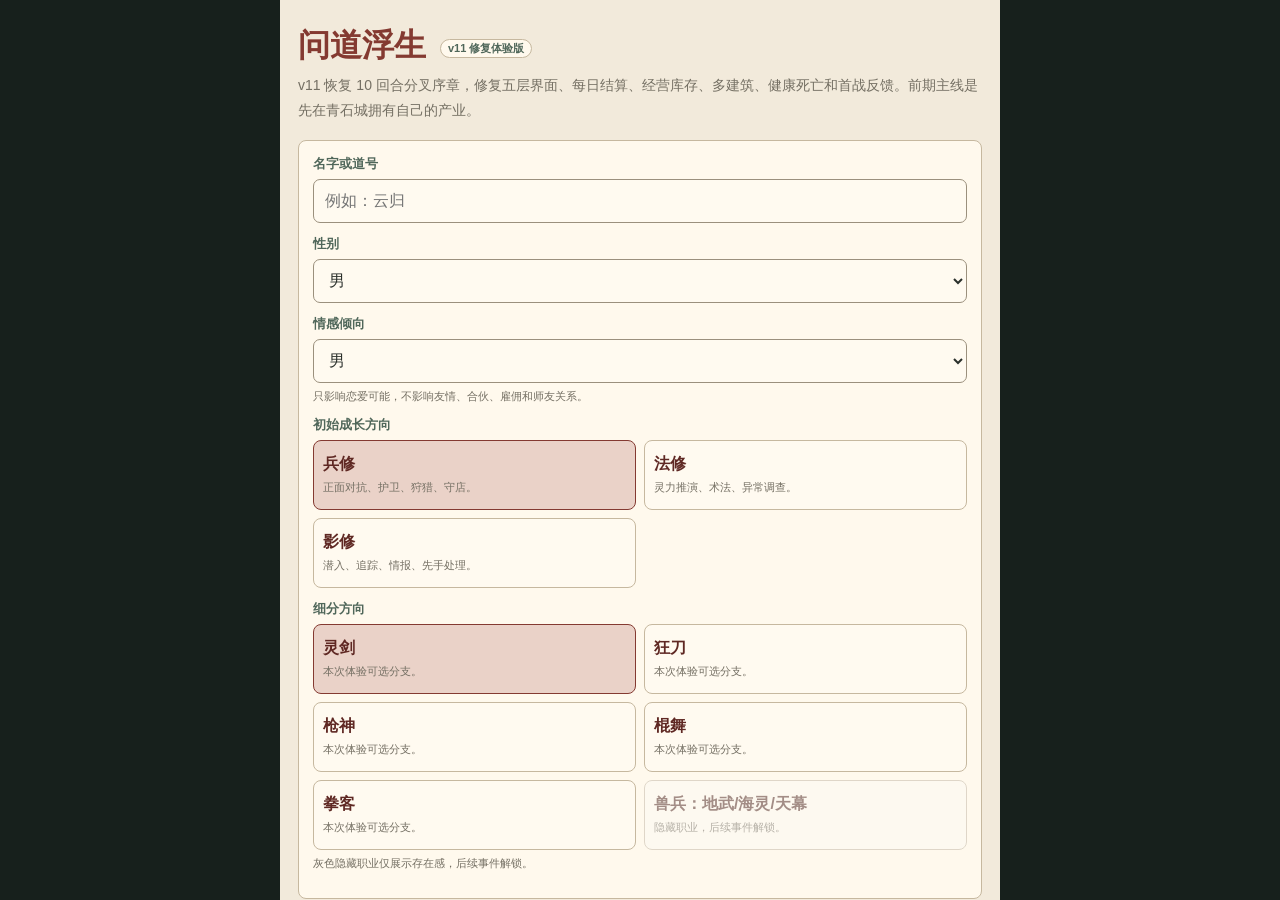
==== commit cb97378b: "Build v11 repair experience" ====
--- a/index.html
+++ b/index.html
@@ -3,1115 +3,271 @@
 <head>
 <meta charset="utf-8">
 <meta name="viewport" content="width=device-width,initial-scale=1,viewport-fit=cover">
-<title>问道浮生 · v10 中配体验版</title>
+<title>问道浮生 · v11 修复体验版</title>
 <style>
 :root{
-  --paper:#f2eadb;
-  --paper2:#eadfcd;
-  --ink:#2b302c;
-  --muted:#746f63;
-  --red:#843a31;
-  --red2:#5f2823;
-  --green:#50675a;
-  --line:#c6b89f;
-  --gold:#9b743a;
-  --safe-bottom:env(safe-area-inset-bottom,0px);
+  --paper:#f2eadb;--paper2:#eadfcd;--ink:#2b302c;--muted:#746f63;
+  --red:#843a31;--red2:#5f2823;--green:#50675a;--line:#c6b89f;--gold:#9b743a;
+  --safe-bottom:env(safe-area-inset-bottom,0px)
 }
 *{box-sizing:border-box}
 html,body{height:100%;overflow:hidden}
-body{
-  margin:0;
-  background:#17201c;
-  color:var(--ink);
-  font-family:"Microsoft YaHei","PingFang SC",sans-serif;
-}
-button,input,select{font:inherit}
-button{cursor:pointer;-webkit-tap-highlight-color:transparent}
-button:disabled{opacity:.45;cursor:not-allowed}
-.app{
-  width:min(100vw,720px);
-  height:100dvh;
-  margin:auto;
-  background:var(--paper);
-  overflow:hidden;
-}
-.start{
-  height:100%;
-  overflow:auto;
-  padding:28px 18px calc(24px + var(--safe-bottom));
-}
-.start h1{
-  margin:0;
-  color:var(--red);
-  font:700 32px/1.1 serif;
-}
-.version{
-  display:inline-block;
-  margin-left:6px;
-  padding:2px 7px;
-  border:1px solid var(--line);
-  border-radius:99px;
-  background:#fff9ed;
-  color:var(--green);
-  font:700 11px/1.2 "Microsoft YaHei","PingFang SC",sans-serif;
-  vertical-align:middle;
-}
-.start-intro{
-  margin:10px 0 16px;
-  color:var(--muted);
-  font-size:14px;
-  line-height:1.8;
-}
-.form-card,.card,.choice,.timeline-item{
-  border:1px solid var(--line);
-  border-radius:8px;
-  background:#fff9ed;
-}
-.form-card{
-  padding:14px;
-}
-.field{margin-bottom:12px}
-.field label{
-  display:block;
-  margin-bottom:6px;
-  color:var(--green);
-  font-size:13px;
-  font-weight:700;
-}
-.field input,.field select{
-  width:100%;
-  height:44px;
-  padding:0 11px;
-  border:1px solid #9b907d;
-  border-radius:7px;
-  background:#fffaf0;
-  color:var(--ink);
-}
-.field small{
-  display:block;
-  margin-top:5px;
-  color:var(--muted);
-  font-size:11px;
-  line-height:1.5;
-}
-.branch-grid{
-  display:grid;
-  grid-template-columns:1fr 1fr;
-  gap:8px;
-}
-.branch{
-  min-height:70px;
-  padding:9px;
-  border:1px solid var(--line);
-  border-radius:8px;
-  background:#fffaf0;
-  text-align:left;
-}
-.branch.active{
-  border-color:var(--red);
-  background:#ead2c8;
-}
-.branch.locked{opacity:.5;filter:grayscale(.35)}
-.branch b{
-  display:block;
-  color:var(--red2);
-}
-.branch small{
-  color:var(--muted);
-  line-height:1.45;
-}
-.main-btn{
-  min-height:48px;
-  padding:10px 14px;
-  border:1px solid #958a77;
-  border-radius:7px;
-  background:#fffaf0;
-  color:var(--ink);
-  font-weight:700;
-}
-.primary{border-color:var(--red)!important;background:var(--red)!important;color:#fff!important}
-.wide{width:100%}
-.start-actions{
-  display:grid;
-  gap:9px;
-  margin-top:13px;
-}
-.game{
-  display:none;
-  height:100%;
-  grid-template-rows:auto auto minmax(184px,33dvh) auto 1fr;
-  overflow:hidden;
-}
-.game.active{display:grid}
-.top{
-  display:flex;
-  align-items:center;
-  justify-content:space-between;
-  gap:12px;
-  padding:12px 14px 9px;
-  border-bottom:1px solid var(--line);
-  background:#efe5d2;
-}
-.brand h1{
-  margin:0;
-  color:var(--red);
-  font:700 25px/1.1 serif;
-}
-.brand p{
-  margin:3px 0 0;
-  color:var(--muted);
-  font-size:11px;
-}
-.icon-btn{
-  width:40px;
-  height:40px;
-  border:1px solid var(--line);
-  border-radius:50%;
-  background:#fff9ed;
-  color:var(--red);
-  font-size:18px;
-}
-.status{
-  display:grid;
-  grid-template-columns:repeat(6,1fr);
-  gap:5px;
-  padding:8px 10px;
-  border-bottom:1px solid var(--line);
-  background:var(--paper2);
-}
-.stat{
-  min-width:0;
-  padding:6px 2px;
-  border:1px solid var(--line);
-  border-radius:6px;
-  background:#fff8eb;
-  text-align:center;
-}
-.stat b{
-  display:block;
-  color:var(--red2);
-  font-size:14px;
-  line-height:1.1;
-  white-space:nowrap;
-}
-.stat span{
-  display:block;
-  margin-top:3px;
-  color:var(--muted);
-  font-size:9px;
-}
-.scene{
-  min-height:0;
-  padding:12px 14px 11px;
-  border-bottom:1px solid var(--line);
-  background:#f8f0e3;
-  overflow:hidden;
-}
-.scene-head{
-  display:flex;
-  justify-content:space-between;
-  gap:8px;
-  margin-bottom:5px;
-  color:var(--gold);
-  font-size:11px;
-}
-.scene h2{
-  margin:0 0 6px;
-  color:var(--red2);
-  font:600 21px/1.18 serif;
-}
-.scene-text{
-  max-height:58px;
-  overflow:hidden;
-  color:#4a4e48;
-  font-size:13px;
-  line-height:1.5;
-}
-.scene-summary{
-  display:grid;
-  grid-template-columns:1fr auto;
-  gap:8px;
-  align-items:start;
-  margin-top:8px;
-  padding:8px 9px;
-  border:1px solid #cdbb9d;
-  border-radius:8px;
-  background:#fff9ed;
-}
-.scene-summary b{
-  display:block;
-  margin-bottom:2px;
-  color:var(--green);
-  font-size:13px;
-}
-.scene-summary span{
-  color:#555b53;
-  font-size:12px;
-  line-height:1.4;
-}
-.scene-summary em{
-  font-style:normal;
-  color:var(--red2);
-  font-weight:700;
-  font-size:13px;
-  white-space:nowrap;
-}
-.goal{
-  margin-top:7px;
-  padding-left:8px;
-  border-left:3px solid var(--green);
-  color:#4f5b52;
-  font-size:12px;
-  line-height:1.4;
-}
-.tabs{
-  display:grid;
-  grid-template-columns:repeat(5,1fr);
-  gap:5px;
-  padding:7px 10px 8px;
-  border-top:1px solid var(--line);
-  border-bottom:1px solid var(--line);
-  background:#ded2bd;
-}
-.tab{
-  position:relative;
-  min-height:38px;
-  border:1px solid #9c8f78;
-  border-radius:8px;
-  background:#fff9ed;
-  color:var(--ink);
-  font-weight:700;
-  font-size:12px;
-}
-.tab.active{
-  border-color:var(--red);
-  background:#ead2c8;
-  color:var(--red2);
-}
-.dot{
-  position:absolute;
-  top:-5px;
-  right:-4px;
-  min-width:16px;
-  height:16px;
-  border:2px solid #ded2bd;
-  border-radius:9px;
-  background:#b52e28;
-  color:#fff;
-  font:700 9px/12px sans-serif;
-}
-.panel{
-  min-height:0;
-  padding:10px 12px calc(10px + var(--safe-bottom));
-  overflow:auto;
-  background:var(--paper);
-}
-.panel h3{
-  margin:0 0 8px;
-  color:var(--red2);
-  font:600 18px serif;
-}
-.panel-desc{
-  margin:0 0 9px;
-  color:var(--muted);
-  font-size:12px;
-  line-height:1.55;
-}
-.choice{
-  width:100%;
-  display:grid;
-  grid-template-columns:42px 1fr;
-  gap:10px;
-  align-items:center;
-  min-height:58px;
-  margin-bottom:8px;
-  padding:9px 10px;
-  text-align:left;
-}
-.choice:active{transform:translateY(1px);background:#f3e3d1}
-.icon{
-  display:grid;
-  place-items:center;
-  width:40px;
-  height:40px;
-  border:1px solid #b9a98c;
-  border-radius:8px;
-  background:#f1e4d2;
-  color:var(--red2);
-  font-weight:700;
-}
-.choice strong,.card b,.timeline-item b{
-  display:block;
-  color:var(--red2);
-  margin-bottom:4px;
-}
-.choice small,.card small,.timeline-item small{
-  display:block;
-  color:var(--muted);
-  line-height:1.5;
-}
-.card,.timeline-item{
-  margin-bottom:8px;
-  padding:10px;
-}
-.grid2,.attrs{
-  display:grid;
-  grid-template-columns:1fr 1fr;
-  gap:8px;
-}
-.attrs{grid-template-columns:repeat(3,1fr)}
-.attr{
-  padding:7px 5px;
-  border:1px solid #d0c0a7;
-  border-radius:7px;
-  background:#fff9ed;
-  text-align:center;
-}
-.attr b{display:block;color:var(--red2)}
-.attr span{font-size:10px;color:var(--muted)}
-.factor{
-  display:grid;
-  grid-template-columns:52px 1fr;
-  gap:8px;
-  margin-bottom:6px;
-  font-size:12px;
-  line-height:1.45;
-}
-.factor span{
-  color:#fff;
-  text-align:center;
-  border-radius:99px;
-  padding:2px 6px;
-  background:var(--green);
-}
-.factor.minus span{background:var(--red)}
-.toast{
-  position:fixed;
-  z-index:20;
-  left:50%;
-  bottom:calc(88px + var(--safe-bottom));
-  transform:translate(-50%,20px);
-  width:min(88vw,480px);
-  padding:11px 14px;
-  border-radius:8px;
-  background:rgba(40,44,41,.95);
-  color:#fff;
-  text-align:center;
-  font-size:13px;
-  opacity:0;
-  pointer-events:none;
-  transition:.2s;
-}
-.toast.show{opacity:1;transform:translate(-50%,0)}
-@media(max-height:700px){
-  .game{grid-template-rows:auto auto minmax(166px,30dvh) auto 1fr}
-  .brand h1{font-size:22px}
-  .scene h2{font-size:20px}
-  .scene-text{max-height:40px}
-  .scene-summary{padding:6px 8px}
-  .tabs{padding-top:6px;padding-bottom:7px}
-}
-@media(max-width:430px){
-  .branch-grid{grid-template-columns:1fr}
-  .stat b{font-size:13px}
-  .grid2{grid-template-columns:1fr}
-}
+body{margin:0;background:#17201c;color:var(--ink);font-family:"Microsoft YaHei","PingFang SC",sans-serif}
+button,input,select{font:inherit}button{cursor:pointer;-webkit-tap-highlight-color:transparent}button:disabled{opacity:.45;cursor:not-allowed}
+.app{width:min(100vw,720px);height:100dvh;margin:auto;background:var(--paper);overflow:hidden}
+.start{height:100%;overflow:auto;padding:28px 18px calc(24px + var(--safe-bottom))}
+.start h1{margin:0;color:var(--red);font:700 32px/1.1 serif}
+.version{display:inline-block;margin-left:6px;padding:2px 7px;border:1px solid var(--line);border-radius:99px;background:#fff9ed;color:var(--green);font:700 11px/1.2 "Microsoft YaHei","PingFang SC",sans-serif;vertical-align:middle}
+.start-intro{margin:10px 0 16px;color:var(--muted);font-size:14px;line-height:1.8}
+.form-card,.card,.choice,.timeline-item,.modal{border:1px solid var(--line);border-radius:8px;background:#fff9ed}
+.form-card{padding:14px}.field{margin-bottom:12px}.field label{display:block;margin-bottom:6px;color:var(--green);font-size:13px;font-weight:700}
+.field input,.field select{width:100%;height:44px;padding:0 11px;border:1px solid #9b907d;border-radius:7px;background:#fffaf0;color:var(--ink)}
+.field small{display:block;margin-top:5px;color:var(--muted);font-size:11px;line-height:1.5}
+.branch-grid{display:grid;grid-template-columns:1fr 1fr;gap:8px}.branch{min-height:70px;padding:9px;border:1px solid var(--line);border-radius:8px;background:#fffaf0;text-align:left}
+.branch.active{border-color:var(--red);background:#ead2c8}.branch.locked{opacity:.52;filter:grayscale(.35)}.branch b{display:block;color:var(--red2)}.branch small{color:var(--muted);line-height:1.45}
+.main-btn{min-height:48px;padding:10px 14px;border:1px solid #958a77;border-radius:7px;background:#fffaf0;color:var(--ink);font-weight:700}.primary{border-color:var(--red)!important;background:var(--red)!important;color:#fff!important}.wide{width:100%}.start-actions{display:grid;gap:9px;margin-top:13px}
+.game{display:none;height:100%;grid-template-rows:auto auto minmax(164px,29dvh) auto 1fr;overflow:hidden}.game.active{display:grid}
+.top{display:flex;align-items:center;justify-content:space-between;gap:12px;padding:12px 14px 9px;border-bottom:1px solid var(--line);background:#efe5d2}
+.brand h1{margin:0;color:var(--red);font:700 25px/1.1 serif}.brand p{margin:3px 0 0;color:var(--muted);font-size:11px}
+.icon-btn{width:40px;height:40px;border:1px solid var(--line);border-radius:50%;background:#fff9ed;color:var(--red);font-size:16px}
+.status{display:grid;grid-template-columns:repeat(6,1fr);gap:5px;padding:8px 10px;border-bottom:1px solid var(--line);background:var(--paper2)}
+.stat{min-width:0;padding:6px 2px;border:1px solid var(--line);border-radius:6px;background:#fff8eb;text-align:center}.stat.danger{background:#ead0c6}.stat b{display:block;color:var(--red2);font-size:14px;line-height:1.1;white-space:nowrap}.stat span{display:block;margin-top:3px;color:var(--muted);font-size:9px}
+.scene{min-height:0;padding:11px 14px 10px;border-bottom:1px solid var(--line);background:#f8f0e3;overflow:hidden}.scene-head{display:flex;justify-content:space-between;gap:8px;margin-bottom:4px;color:var(--gold);font-size:11px}.scene h2{margin:0 0 5px;color:var(--red2);font:600 20px/1.18 serif}
+.scene-text{max-height:43px;overflow:hidden;color:#4a4e48;font-size:13px;line-height:1.45}.scene-summary{display:grid;grid-template-columns:1fr auto;gap:8px;align-items:start;margin-top:7px;padding:7px 8px;border:1px solid #cdbb9d;border-radius:8px;background:#fff9ed}.scene-summary b{display:block;margin-bottom:2px;color:var(--green);font-size:13px}.scene-summary span{color:#555b53;font-size:12px;line-height:1.35}.scene-summary em{font-style:normal;color:var(--red2);font-weight:700;font-size:13px;white-space:nowrap}.goal{margin-top:6px;padding-left:8px;border-left:3px solid var(--green);color:#4f5b52;font-size:12px;line-height:1.35}
+.tabs{display:grid;grid-template-columns:repeat(5,1fr);gap:5px;padding:7px 10px 8px;border-top:1px solid var(--line);border-bottom:1px solid var(--line);background:#ded2bd}.tab{position:relative;min-height:38px;border:1px solid #9c8f78;border-radius:8px;background:#fff9ed;color:var(--ink);font-weight:700;font-size:12px}.tab.active{border-color:var(--red);background:#ead2c8;color:var(--red2)}.dot{position:absolute;top:-5px;right:-4px;min-width:16px;height:16px;border:2px solid #ded2bd;border-radius:9px;background:#b52e28;color:#fff;font:700 9px/12px sans-serif}
+.panel{min-height:0;padding:10px 12px calc(10px + var(--safe-bottom));overflow:auto;background:var(--paper)}.panel h3{margin:0 0 8px;color:var(--red2);font:600 18px serif}.panel-desc{margin:0 0 9px;color:var(--muted);font-size:12px;line-height:1.55}
+.choice{width:100%;display:grid;grid-template-columns:42px 1fr;gap:10px;align-items:center;min-height:58px;margin-bottom:8px;padding:9px 10px;text-align:left}.choice:active{transform:translateY(1px);background:#f3e3d1}.icon{display:grid;place-items:center;width:40px;height:40px;border:1px solid #b9a98c;border-radius:8px;background:#f1e4d2;color:var(--red2);font-weight:700}
+.choice strong,.card b,.timeline-item b{display:block;color:var(--red2);margin-bottom:4px}.choice small,.card small,.timeline-item small{display:block;color:var(--muted);line-height:1.5}.card,.timeline-item{margin-bottom:8px;padding:10px}.grid2{display:grid;grid-template-columns:1fr 1fr;gap:8px}.attrs{display:grid;grid-template-columns:repeat(3,1fr);gap:6px}.attr{padding:7px 5px;border:1px solid #d0c0a7;border-radius:7px;background:#fff9ed;text-align:center}.attr b{display:block;color:var(--red2)}.attr span{font-size:10px;color:var(--muted)}
+.factor{display:grid;grid-template-columns:52px 1fr;gap:8px;margin-bottom:6px;font-size:12px;line-height:1.45}.factor span{color:#fff;text-align:center;border-radius:99px;padding:2px 6px;background:var(--green)}.factor.minus span{background:var(--red)}
+.overlay{position:fixed;inset:0;z-index:30;display:none;align-items:center;justify-content:center;padding:18px;background:rgba(20,25,22,.48);backdrop-filter:blur(6px)}.overlay.open{display:flex}.modal{width:min(92vw,560px);max-height:82dvh;overflow:auto;padding:16px;background:var(--paper)}.modal h2{margin:0 0 9px;color:var(--red2);font:600 22px serif}.modal-actions{display:grid;gap:8px;margin-top:12px}
+.toast{position:fixed;z-index:40;left:50%;bottom:calc(88px + var(--safe-bottom));transform:translate(-50%,20px);width:min(88vw,480px);padding:11px 14px;border-radius:8px;background:rgba(40,44,41,.95);color:#fff;text-align:center;font-size:13px;opacity:0;pointer-events:none;transition:.2s}.toast.show{opacity:1;transform:translate(-50%,0)}
+@media(max-height:700px){.game{grid-template-rows:auto auto minmax(148px,27dvh) auto 1fr}.brand h1{font-size:22px}.scene h2{font-size:19px}.scene-text{max-height:34px}.scene-summary{padding:6px 8px}.tabs{padding-top:6px;padding-bottom:7px}}
+@media(max-width:430px){.branch-grid,.grid2{grid-template-columns:1fr}.stat b{font-size:13px}}
 </style>
 </head>
 <body>
 <main class="app">
   <section class="start" id="start">
-    <h1>问道浮生 <span class="version">v10 中配体验版</span></h1>
-    <p class="start-intro">
-      这一版把前期主线改为：在青石城立足，买下第一处建筑，经营产业，修行到感气边缘，并完成北坡首战。
-      王子旧案和两国战争只作为背景，等修为更高后再进入主线。
-    </p>
+    <h1>问道浮生 <span class="version">v11 修复体验版</span></h1>
+    <p class="start-intro">v11 恢复 10 回合分叉序章，修复五层界面、每日结算、经营库存、多建筑、健康死亡和首战反馈。前期主线是先在青石城拥有自己的产业。</p>
     <div class="form-card">
-      <div class="field">
-        <label for="nameInput">名字或道号</label>
-        <input id="nameInput" maxlength="8" placeholder="例如：云归">
-      </div>
-      <div class="field">
-        <label for="genderInput">性别</label>
-        <select id="genderInput">
-          <option value="male">男</option>
-          <option value="female">女</option>
-        </select>
-      </div>
-      <div class="field">
-        <label for="loveInput">情感倾向</label>
-        <select id="loveInput">
-          <option value="male">男</option>
-          <option value="female">女</option>
-          <option value="bi">双</option>
-          <option value="unknown">暂不清楚</option>
-        </select>
-        <small>这只影响恋爱可能，不影响友情、合伙、雇佣和师友关系。</small>
-      </div>
-      <div class="field">
-        <label>初始成长方向</label>
-        <div class="branch-grid" id="careerGrid"></div>
-      </div>
-      <div class="field">
-        <label>细分方向</label>
-        <div class="branch-grid" id="branchGrid"></div>
-        <small>灰色隐藏职业仅展示存在感，正式解锁需要后续事件。</small>
-      </div>
+      <div class="field"><label for="nameInput">名字或道号</label><input id="nameInput" maxlength="8" placeholder="例如：云归"></div>
+      <div class="field"><label for="genderInput">性别</label><select id="genderInput"><option value="male">男</option><option value="female">女</option></select></div>
+      <div class="field"><label for="loveInput">情感倾向</label><select id="loveInput"><option value="male">男</option><option value="female">女</option><option value="bi">双</option><option value="unknown">暂不清楚</option></select><small>只影响恋爱可能，不影响友情、合伙、雇佣和师友关系。</small></div>
+      <div class="field"><label>初始成长方向</label><div class="branch-grid" id="careerGrid"></div></div>
+      <div class="field"><label>细分方向</label><div class="branch-grid" id="branchGrid"></div><small>灰色隐藏职业仅展示存在感，后续事件解锁。</small></div>
     </div>
-    <div class="start-actions">
-      <button class="main-btn primary wide" id="newGame">开始 v10 体验</button>
-      <button class="main-btn wide" id="continueGame" style="display:none">继续自动存档</button>
-      <button class="main-btn wide" id="clearSave">清除自动存档</button>
-    </div>
+    <div class="start-actions"><button class="main-btn primary wide" id="newGame">开始 v11 体验</button><button class="main-btn wide" id="continueGame" style="display:none">继续自动存档</button><button class="main-btn wide" id="clearSave">清除自动存档</button></div>
   </section>
-
   <section class="game" id="game">
-    <header class="top">
-      <div class="brand">
-        <h1>问道浮生 <span class="version">v10</span></h1>
-        <p id="subtitle">浮生1年1月1日 · 青石城</p>
-      </div>
-      <button class="icon-btn" id="saveBtn" aria-label="保存">存</button>
-    </header>
+    <header class="top"><div class="brand"><h1>问道浮生 <span class="version">v11</span></h1><p id="subtitle">浮生1年1月1日 · 序章</p></div><button class="icon-btn" id="saveBtn" aria-label="保存">存</button></header>
     <section class="status" id="status"></section>
-    <section class="scene">
-      <div class="scene-head">
-        <span id="place">青石城 · 城门</span>
-        <span id="meta">清晨 · 客商入城</span>
-      </div>
-      <h2 id="sceneTitle">初到青石城</h2>
-      <div class="scene-text" id="sceneText"></div>
-      <div class="scene-summary">
-        <div>
-          <b id="summaryTitle">当前重点</b>
-          <span id="summaryText">先安顿下来，找到第一份稳定收入。</span>
-        </div>
-        <em id="summaryTag">立足</em>
-      </div>
-      <div class="goal" id="goal">目标：攒钱买下第一处建筑。</div>
-    </section>
-    <nav class="tabs">
-      <button class="tab active" data-tab="action">行动<span class="dot" id="actionDot">!</span></button>
-      <button class="tab" data-tab="manage">经营<span class="dot" id="manageDot">!</span></button>
-      <button class="tab" data-tab="bag">背包</button>
-      <button class="tab" data-tab="person">人物</button>
-      <button class="tab" data-tab="map">地图</button>
-    </nav>
+    <section class="scene"><div class="scene-head"><span id="place"></span><span id="meta"></span></div><h2 id="sceneTitle"></h2><div class="scene-text" id="sceneText"></div><div class="scene-summary"><div><b id="summaryTitle"></b><span id="summaryText"></span></div><em id="summaryTag"></em></div><div class="goal" id="goal"></div></section>
+    <nav class="tabs"><button class="tab active" data-tab="action">行动<span class="dot" id="actionDot">!</span></button><button class="tab" data-tab="manage">经营<span class="dot" id="manageDot">!</span></button><button class="tab" data-tab="bag">背包</button><button class="tab" data-tab="person">人物</button><button class="tab" data-tab="map">地图</button></nav>
     <section class="panel" id="panel"></section>
   </section>
 </main>
+<div class="overlay" id="overlay"><div class="modal" id="modal"></div></div>
 <div class="toast" id="toast"></div>
-
 <script>
-const SAVE_KEY = "wendao-fusheng-v10";
-const VERSION = "v10 中配体验版";
-
-const careers = {
-  soldier:{
-    name:"兵修",
-    desc:"正面对抗、护卫、狩猎、守店。",
-    branches:["灵剑","狂刀","枪神","棍舞","拳客"],
-    hidden:["兽兵：地武/海灵/天幕"],
-    attrs:{hp:86, physical:18, magic:6, defense:14, wisdom:10, stealth:10, social:11, body:18, mind:12}
-  },
-  mage:{
-    name:"法修",
-    desc:"灵力推演、术法、异常调查。",
-    branches:["焚烬","幽溟","苍雷"],
-    hidden:["兽语者","疗愈者"],
-    attrs:{hp:74, physical:8, magic:18, defense:8, wisdom:18, stealth:10, social:12, body:11, mind:17}
-  },
-  shadow:{
-    name:"影修",
-    desc:"潜入、追踪、情报、先手处理。",
-    branches:["隐弓","咒刃"],
-    hidden:["伪装者"],
-    attrs:{hp:78, physical:13, magic:8, defense:9, wisdom:14, stealth:19, social:13, body:13, mind:15}
+const SAVE_KEY="wendao-fusheng-v11";
+const VERSION="v11 修复体验版";
+const $=id=>document.getElementById(id);
+const careers={
+  soldier:{name:"兵修",desc:"正面对抗、护卫、狩猎、守店。",branches:["灵剑","狂刀","枪神","棍舞","拳客"],hidden:["兽兵：地武/海灵/天幕"],attrs:{hp:88,physical:18,magic:6,defense:14,wisdom:10,stealth:10,social:11,body:18,mind:12}},
+  mage:{name:"法修",desc:"灵力推演、术法、异常调查。",branches:["焚烬","幽溟","苍雷"],hidden:["兽语者","疗愈者"],attrs:{hp:76,physical:8,magic:18,defense:8,wisdom:18,stealth:10,social:12,body:11,mind:17}},
+  shadow:{name:"影修",desc:"潜入、追踪、情报、先手处理。",branches:["隐弓","咒刃"],hidden:["伪装者"],attrs:{hp:80,physical:13,magic:8,defense:9,wisdom:14,stealth:19,social:13,body:13,mind:15}}
+};
+const buildings={
+  courtyard:{name:"小院",cost:150,stockName:"家用物资",buyCost:14,use:1,base:0,desc:"安稳住处",bonus:"每日健康恢复更稳定，可作为后续扩建核心。"},
+  restaurant:{name:"饭馆",cost:175,stockName:"食材",buyCost:18,use:4,base:24,desc:"小本饭食生意",bonus:"消耗食材换铜钱，客人会带来市井消息。"},
+  weapon:{name:"武器铺",cost:210,stockName:"铁料",buyCost:24,use:2,base:30,desc:"修士与护卫常来",bonus:"有机会获得兵器、护卫委托和兵修事件。"},
+  medicine:{name:"药铺",cost:195,stockName:"药材",buyCost:22,use:2,base:27,desc:"药材与伤病生意",bonus:"治疗方便，容易接触异常伤势。"},
+  teahouse:{name:"茶馆",cost:165,stockName:"茶叶",buyCost:16,use:3,base:21,desc:"消息流通之地",bonus:"情报收益高，容易触发传闻。"},
+  bookshop:{name:"书斋",cost:185,stockName:"纸墨",buyCost:18,use:2,base:20,desc:"账簿、经文、文书",bonus:"灵智成长快，调查和推理更稳定。"}
+};
+let chosenCareer="soldier",chosenBranch="灵剑",state=null,toastTimer=null;
+function random(a){return a[Math.floor(Math.random()*a.length)]}
+function save(){if(state)localStorage.setItem(SAVE_KEY,JSON.stringify(state))}
+function load(){try{return JSON.parse(localStorage.getItem(SAVE_KEY)||"null")}catch{return null}}
+function toast(t){$("toast").textContent=t;$("toast").classList.add("show");clearTimeout(toastTimer);toastTimer=setTimeout(()=>$("toast").classList.remove("show"),1500)}
+function log(t){state.log.unshift(t);state.log=state.log.slice(0,12)}
+function showModal(html){$("modal").innerHTML=html;$("overlay").classList.add("open")}
+function closeModal(){$("overlay").classList.remove("open")}
+function setScene(o){Object.entries(o).forEach(([k,v])=>{if(v!==undefined)state[k]=v})}
+function freshState(){
+  const c=careers[chosenCareer];
+  return {player:{name:$("nameInput").value.trim()||"无名客",gender:$("genderInput").value,love:$("loveInput").value,career:chosenCareer,careerName:c.name,branch:chosenBranch},
+    mode:"prologue",prologue:0,pending:null,route:"未定",contact:"none",day:1,ap:5,coin:72,food:8,health:88,realm:"凡身",qi:10,spirit:1,tab:"action",
+    place:"青石城外 · 驿道",meta:"序章第1回 · 黄昏",title:"城门将闭",text:"暮色压在青石城外，城门口排着赶路人。你听见有人在争执，也看见城墙上贴着十年前王子旧案后的征募令。那是大人物的事，你现在只需要决定第一步怎么走。",
+    summaryTitle:"序章开始",summaryText:"10 回合选择会决定你入城时的资源、人脉和路线。",summaryTag:"1/10",goal:"完成分叉序章，进入青石城自由生活。",
+    companion:null,known:[],buildings:[],activeBuilding:null,business:{},employees:[],items:["干粮 x2"],flags:{heardBeast:false,inspectedSlope:false,battleDone:false,ending:false,gameOver:false,nearDeath:false},
+    attrs:{...c.attrs},log:["你抵达青石城外。旧案与战争只是远处阴影，眼前先要入城。"],saveVersion:VERSION};
+}
+function renderCareer(){
+  $("careerGrid").innerHTML=Object.entries(careers).map(([id,c])=>`<button class="branch ${chosenCareer===id?"active":""}" data-career="${id}"><b>${c.name}</b><small>${c.desc}</small></button>`).join("");
+  $("careerGrid").querySelectorAll("[data-career]").forEach(b=>b.onclick=()=>{chosenCareer=b.dataset.career;chosenBranch=careers[chosenCareer].branches[0];renderCareer()});
+  const c=careers[chosenCareer];
+  $("branchGrid").innerHTML=c.branches.map(x=>`<button class="branch ${chosenBranch===x?"active":""}" data-branch="${x}"><b>${x}</b><small>本次体验可选分支。</small></button>`).join("")+c.hidden.map(x=>`<button class="branch locked" disabled><b>${x}</b><small>隐藏职业，后续事件解锁。</small></button>`).join("");
+  $("branchGrid").querySelectorAll("[data-branch]").forEach(b=>b.onclick=()=>{chosenBranch=b.dataset.branch;renderCareer()});
+}
+function begin(){state=freshState();$("start").style.display="none";$("game").classList.add("active");render()}
+function enterLoaded(s){state=s;$("start").style.display="none";$("game").classList.add("active");render()}
+function spendAp(n=1){if(state.ap<n){toast("今日行动力不足");return false}state.ap-=n;return true}
+function afterChoice(result){
+  state.pending={result};
+  setScene({place:result.place,meta:`序章第${state.prologue+1}回 · 结果`,title:result.title,text:result.text,summaryTitle:"选择结果",summaryText:result.summary,summaryTag:result.tag,goal:"查看结果后继续下一回合。"});
+  log(`序章：${result.summary}`);render();
+}
+function continuePrologue(){
+  state.pending=null;state.prologue++;
+  if(state.prologue>=10){finishPrologue();return}
+  render();
+}
+function choosePrologue(choice){
+  const p=state.prologue;
+  if(p===0){
+    if(choice==="help"){state.contact="help";state.known.push("沈祈");state.coin-=4;state.companion={name:"沈祈",job:"药行跑腿",income:8,trust:10,closeness:6,conflict:0,last:"沈祈记得你在城门前替他说过话。"};afterChoice({place:"青石城外 · 城门",title:"替人说话",text:"你替那个药行青年补上差额，守门兵没有再拦。他低声说自己叫沈祈，今日欠你一份人情。",summary:"铜钱 -4，认识沈祈，信任 +10。",tag:"相识"});return}
+    if(choice==="watch"){state.contact="observe";state.known.push("沈祈");state.attrs.wisdom+=1;afterChoice({place:"青石城外 · 城门",title:"先看清局势",text:"你没有立刻插手，只记下守门兵索钱的手法和药行青年的名字。沈祈回头看了你一眼，大概知道你看见了。",summary:"灵智 +1，认识沈祈但关系很浅。",tag:"旁观"});return}
+    state.contact="ignore";state.coin+=2;afterChoice({place:"青石城外 · 城门",title:"从侧门入城",text:"你没有停留，跟着一队挑夫从侧门挤进城。身后的争执很快被城门声吞没，从这一刻起，你和那个青年没有交集。",summary:"铜钱 +2，进入独行线。",tag:"独行"});return
   }
-};
-
-const buildings = {
-  courtyard:{name:"小院", cost:160, desc:"安稳住处", bonus:"每日健康恢复 +2，可扩建药圃。"},
-  restaurant:{name:"饭馆", cost:180, desc:"小本饭食生意", bonus:"消耗食物转化铜钱，容易认识凡人伙计。"},
-  weapon:{name:"武器铺", cost:210, desc:"修士与护卫常来", bonus:"更容易获得武器、护卫委托和兵修事件。"},
-  medicine:{name:"药铺", cost:200, desc:"药材与伤病生意", bonus:"治疗方便，容易接触异常伤势。"},
-  teahouse:{name:"茶馆", cost:170, desc:"消息流通之地", bonus:"情报收益高，容易触发传闻。"},
-  bookshop:{name:"书斋", cost:190, desc:"账簿、经文、文书", bonus:"灵智成长快，调查和推理更稳定。"}
-};
-
-const $ = id => document.getElementById(id);
-let chosenCareer = "soldier";
-let chosenBranch = "灵剑";
-let state = null;
-let toastTimer = null;
-
-function freshState(){
-  const c = careers[chosenCareer];
-  return {
-    player:{
-      name:$("nameInput").value.trim() || "无名客",
-      gender:$("genderInput").value,
-      love:$("loveInput").value,
-      career:chosenCareer,
-      careerName:c.name,
-      branch:chosenBranch
-    },
-    day:1,
-    ap:5,
-    coin:120,
-    food:12,
-    health:86,
-    realm:"凡身",
-    qi:20,
-    spirit:2,
-    tab:"action",
-    stage:"settle",
-    place:"青石城 · 城门",
-    meta:"清晨 · 客商入城",
-    title:"初到青石城",
-    text:"青石城不大，却挤满了战后迁来的手艺人、脚夫和修士。城墙外贴着王国征募令，茶棚里有人低声谈到十年前的王子旧案。你现在还插不上那样的事，眼前最要紧的是站稳脚跟。",
-    summaryTitle:"当前重点",
-    summaryText:"攒钱买第一处建筑，先拥有自己的落脚点和收入来源。",
-    summaryTag:"立足",
-    goal:"攒钱买下第一处建筑。",
-    companion:{name:"沈祈", job:"药行跑腿", income:9, trust:12, closeness:8, conflict:0, last:"沈祈说药行最近常见外伤客，像是城外有什么东西惊了人。"},
-    buildings:[],
-    activeBuilding:null,
-    business:{},
-    employees:[],
-    items:["干粮 x2"],
-    flags:{heardBeast:false, inspectedSlope:false, firstBattle:false, battleDone:false, ending:false},
-    attrs:{...c.attrs},
-    log:["你进入青石城。远处战鼓只是背景，眼下你需要先活成自己的样子。"],
-    npcNotes:["沈祈与你同租一间旧屋。关系可以发展成伙伴、朋友或更亲近的人，但不强制。"],
-    saveVersion:VERSION
-  };
-}
-
-function save(){
-  if(!state) return;
-  localStorage.setItem(SAVE_KEY, JSON.stringify(state));
-}
-
-function load(){
-  const raw = localStorage.getItem(SAVE_KEY);
-  if(!raw) return null;
-  try{return JSON.parse(raw)}catch{return null}
-}
-
-function toast(text){
-  $("toast").textContent = text;
-  $("toast").classList.add("show");
-  clearTimeout(toastTimer);
-  toastTimer = setTimeout(()=>$("toast").classList.remove("show"),1600);
-}
-
-function log(text){
-  state.log.unshift(text);
-  state.log = state.log.slice(0,10);
-}
-
-function setScene({place,meta,title,text,summaryTitle,summaryText,summaryTag,goal}){
-  Object.assign(state,{place,meta,title,text,summaryTitle,summaryText,summaryTag,goal});
-}
-
-function spendAp(cost=1){
-  if(state.ap < cost){
-    toast("今日行动力不足");
-    return false;
+  if(choice==="money"){state.coin+=18;state.route="经营";afterChoice({place:"青石城 · 南市",title:"接下短工",text:"你接了搬账箱的短工，肩膀被勒出红痕，但掌柜当场结钱。你记下附近几处空铺的位置。",summary:"铜钱 +18，经营路线加深。",tag:"+18"});return}
+  if(choice==="food"){state.food+=4;state.health+=2;state.route="安稳";afterChoice({place:"青石城 · 粮铺后巷",title:"换来几袋陈粮",text:"你替粮铺搬了半车湿袋，换回几份陈粮。饭不好吃，但夜里胃是暖的。",summary:"食物 +4，健康 +2。",tag:"粮食"});return}
+  if(choice==="cultivate"){state.qi+=10;state.attrs.mind+=1;state.route="修行";afterChoice({place:"青石城 · 破庙",title:"破庙吐纳",text:"你在破庙后避风吐纳，灵气细得像线，却第一次真正顺着经脉走了一圈。",summary:"修为 +10，心性 +1。",tag:"修行"});return}
+  if(choice==="talk"){
+    if(state.contact==="ignore"){state.attrs.social+=1;state.coin+=6;afterChoice({place:"青石城 · 茶摊",title:"和脚夫搭话",text:"你请脚夫喝了半碗粗茶，换到南市短工和几处空铺的消息。没有沈祈，也能认识新的人。",summary:"社交 +1，铜钱 +6。",tag:"消息"});return}
+    state.companion=state.companion||{name:"沈祈",job:"药行跑腿",income:8,trust:3,closeness:2,conflict:0,last:"沈祈与你只是点头之交。"};
+    state.companion.trust+=3;state.companion.closeness+=2;afterChoice({place:"青石城 · 药行门口",title:"交换近况",text:"你又遇见沈祈。他没有提城门旧事，只告诉你药行常收外伤药材，城外近来不太平。",summary:"沈祈信任 +3，亲近 +2。",tag:"人脉"});return}
+  if(choice==="risk"){state.coin+=26;state.health-=8;state.route="冒险";afterChoice({place:"青石城 · 城墙根",title:"夜搬私货",text:"你替人搬了几箱不愿见光的货。钱给得快，手背却被木刺划开。你不知道箱子里是什么，只闻到淡淡腥气。",summary:"铜钱 +26，健康 -8，获得危险见闻。",tag:"风险"});return}
+}
+function prologueEvent(){
+  const i=state.prologue+1;
+  const solo=state.contact==="ignore";
+  const titles=["城中第一夜","南市找活","屋檐下的雨","茶摊传闻","空铺门板","破庙灵息","药行外伤","账房算盘","城外风声","入城定计"];
+  const text=solo
+    ?["你独自挤进便宜通铺，隔壁脚夫磨牙，窗缝里灌进冷风。","南市清早就有人招短工，你能选稳妥钱、粮食，或去听茶摊消息。","雨落下来，屋顶漏水。你可以先顾身体，也可以继续攒钱。","茶摊有人谈北坡，也有人谈十年前王子旧案，但后者离你太远。","你看见几处空铺，门板旧，却比通铺更像未来。","破庙后有一丝灵气，你可以练，也可以去找活。","药行门口抬进一个外伤护卫，你不认识沈祈，但能听见伙计压低声音。","账房缺临时人手，算错一笔就会扣钱。","城外风里有兽腥，老猎户说北坡别去。","十日过去，你已经摸清青石城最浅的一层。"][state.prologue]
+    :["你和沈祈暂住同一条旧巷。他没有把相识当亲近，只在门口留了半块干饼。","沈祈问你要不要一起找活。你可以分享机会，也可以各走各的。","雨落下来，沈祈的药包被淋湿。他没有求你帮忙，只沉默地把药材摊开。","茶摊有人谈北坡，沈祈听得很认真，却没有强迫你去问。","你看见几处空铺，沈祈说药行掌柜也提过这些地方。","破庙后有一丝灵气。沈祈守在庙外，没有催你。","药行抬进一个外伤护卫，伤口不像刀，也不像普通野兽。","账房缺临时人手，沈祈说会算账的人更容易买下铺子。","城外风里有兽腥，沈祈提醒你：想查，也先有退路。","十日过去，你和沈祈的关系停在你们选择出来的位置。"][state.prologue];
+  return {i,title:titles[state.prologue],text};
+}
+function syncPrologueScene(){
+  if(state.pending)return;
+  if(state.prologue===0){
+    setScene({place:"青石城外 · 城门",meta:"序章第1/10回 · 黄昏",title:"城门将闭",text:"一名药行青年被守门兵拦下，说通行钱少了四枚。城门快关了，你也还没进城。你可以帮、可以先观察，也可以当作没看见。",summaryTitle:"关键分叉",summaryText:"这一步决定你是否进入沈祈线。若无视，后续不会强行同居或伴侣。",summaryTag:"分叉",goal:"选择你入城前的第一件事。"});
+    return;
   }
-  state.ap -= cost;
-  return true;
-}
-
+  const e=prologueEvent();
+  setScene({place:"青石城 · 序章",meta:`第${e.i}/10回 · ${state.route}`,title:e.title,text:e.text,summaryTitle:"序章选择",summaryText:"每一步只记录你真正做过的事，不强行把陌生人写成伴侣。",summaryTag:`${e.i}/10`,goal:"完成十回合，决定入城资源、人脉和前期路线。"});
+}
+function renderPrologue(){
+  const e=prologueEvent();
+  setScene({place:"青石城 · 序章",meta:`第${e.i}/10回 · ${state.route}`,title:e.title,text:e.text,summaryTitle:"序章选择",summaryText:"每一步只记录你真正做过的事，不强行把陌生人写成伴侣。",summaryTag:`${e.i}/10`,goal:"完成十回合，决定入城资源、人脉和前期路线。"});
+  const extra=state.contact==="ignore"?"你现在是独行线，后续不会强行出现沈祈同居剧情。":"你和沈祈有交集，但关系仍由后续选择决定。";
+  return `<h3>序章第 ${e.i} 回</h3><p class="panel-desc">${extra}</p>
+    <button class="choice" onclick="choosePrologue('money')"><span class="icon">钱</span><span><strong>优先攒钱</strong><small>接短工、记空铺。铜钱增加，经营路线更清晰。</small></span></button>
+    <button class="choice" onclick="choosePrologue('food')"><span class="icon">粮</span><span><strong>先顾温饱</strong><small>换粮、修补住处。食物和健康更稳。</small></span></button>
+    <button class="choice" onclick="choosePrologue('cultivate')"><span class="icon">修</span><span><strong>抓住灵息</strong><small>修为和心性提高，后续首战更稳。</small></span></button>
+    <button class="choice" onclick="choosePrologue('talk')"><span class="icon">人</span><span><strong>打听人和事</strong><small>${state.contact==="ignore"?"结识市井消息源。":"可能推进沈祈关系，但不强制恋爱。"}</small></span></button>
+    <button class="choice" onclick="choosePrologue('risk')"><span class="icon">险</span><span><strong>接危险快钱</strong><small>钱更多，但健康下降，并更早接触城外异常。</small></span></button>`;
+}
+function renderFirstPrologue(){
+  setScene({place:"青石城外 · 城门",meta:"序章第1/10回 · 黄昏",title:"城门将闭",text:"一名药行青年被守门兵拦下，说通行钱少了四枚。城门快关了，你也还没进城。你可以帮、可以先观察，也可以当作没看见。",summaryTitle:"关键分叉",summaryText:"这一步决定你是否进入沈祈线。若无视，后续不会强行同居或伴侣。",summaryTag:"分叉",goal:"选择你入城前的第一件事。"});
+  return `<h3>序章第 1 回</h3><p class="panel-desc">这里修复旧逻辑：不搭理就不会强制变成共同生活。</p>
+    <button class="choice" onclick="choosePrologue('help')"><span class="icon">帮</span><span><strong>替他补上四枚铜钱</strong><small>认识沈祈，建立初始信任，但你会少一点钱。</small></span></button>
+    <button class="choice" onclick="choosePrologue('watch')"><span class="icon">看</span><span><strong>先看清守门兵手法</strong><small>认识沈祈但关系很浅，灵智略升。</small></span></button>
+    <button class="choice" onclick="choosePrologue('ignore')"><span class="icon">走</span><span><strong>从侧门挤进城</strong><small>进入独行线。后续可认识其他随机 NPC。</small></span></button>`;
+}
+function finishPrologue(){
+  state.mode="free";state.day=1;state.ap=5;
+  if(state.contact==="ignore"){state.companion=null;state.known.push("脚夫老罗");state.log.unshift("序章结束：你独自进入青石城，没有与沈祈形成后续关系。");}
+  else if(state.companion){state.companion.income=8+Math.floor(state.companion.trust/8);state.log.unshift(`序章结束：沈祈成为你的熟人/合作者，每日收入约 ${state.companion.income} 铜钱，可继续发展或疏远。`);}
+  setScene({place:"青石城 · 旧巷",meta:"自由生活第1日 · 清晨",title:"先买下一处地方",text:"十日过去，你已经知道青石城最浅的规则：短工能活，产业才能让人有余地。远处的王子旧案仍是茶摊谈资，现在与你最有关的是第一张契书。",summaryTitle:"阶段主线",summaryText:"攒钱买第一处建筑。买下后可继续买第二处，并经营、补货、雇人。",summaryTag:"自由",goal:"买下第一处建筑。"});
+  render();
+}
 function nextDay(){
-  const foodNeed = 1 + (state.companion ? 1 : 0);
-  state.day += 1;
-  state.ap = 5;
-  state.food -= foodNeed;
-  state.coin += state.companion.income;
-  state.companion.last = random([
-    `沈祈从${state.companion.job}回来，交给你 ${state.companion.income} 枚铜钱，说今日有个护卫腰侧被兽爪撕开。`,
-    `沈祈今日帮药行送药，听说北坡废亭附近有拖痕，像魂兽受伤后留下的。`,
-    `沈祈把收入交给你打理，又提醒你：若真要出城，至少带药或找人同行。`
-  ]);
-  log(`新的一天：食物 -${foodNeed}，沈祈交给你 ${state.companion.income} 枚铜钱。${state.companion.last}`);
-
-  if(state.food < 0){
-    state.food = 0;
-    state.health -= 12;
-    state.companion.trust = Math.max(0, state.companion.trust - 2);
-    log("你们饿了一夜。沈祈没有无动于衷，他把剩下的药汤分给你，但语气明显不高兴。健康 -12，信任 -2。");
-  }else if(state.food <= 3){
-    state.health -= 3;
-    log("食物已经很少，沈祈劝你明日先补粮。健康 -3。");
-  }else{
-    state.health = Math.min(100, state.health + (state.buildings.includes("courtyard") ? 3 : 1));
-  }
-
-  settleBusiness();
-  if(state.day >= 3 && !state.flags.heardBeast){
-    state.flags.heardBeast = true;
-    log("茶馆传开北坡兽影。你可以在行动页打听或准备出城。");
-  }
-  save();
-  render();
-}
-
-function settleBusiness(){
-  if(!state.activeBuilding) return;
-  const b = state.business[state.activeBuilding];
-  const income = Math.max(4, b.level * 10 + b.reputation * 2 + b.employees.length * 4 - Math.max(0, 10 - b.inventory));
-  b.inventory = Math.max(0, b.inventory - 3);
-  state.coin += income;
-  b.last = `${buildings[state.activeBuilding].name}今日进账 ${income} 枚铜钱。客流${random(["清淡","平稳","热闹"])}，库存余 ${b.inventory}。`;
-  log(`经营结算：${b.last}`);
-}
-
-function random(arr){return arr[Math.floor(Math.random()*arr.length)]}
-
-function beginGame(){
-  state = freshState();
-  $("start").style.display = "none";
-  $("game").classList.add("active");
-  save();
-  render();
-}
-
-function enterLoaded(data){
-  state = data;
-  $("start").style.display = "none";
-  $("game").classList.add("active");
-  render();
-}
-
-function renderCareer(){
-  $("careerGrid").innerHTML = Object.entries(careers).map(([id,c])=>`
-    <button class="branch ${chosenCareer===id?"active":""}" data-career="${id}">
-      <b>${c.name}</b><small>${c.desc}</small>
-    </button>
-  `).join("");
-  $("careerGrid").querySelectorAll("[data-career]").forEach(btn=>{
-    btn.onclick = ()=>{
-      chosenCareer = btn.dataset.career;
-      chosenBranch = careers[chosenCareer].branches[0];
-      renderCareer();
-    };
+  if(state.flags.gameOver)return;
+  const before={coin:state.coin,food:state.food,health:state.health};
+  const lines=[];
+  state.day++;state.ap=5;
+  const need=state.companion?2:1;state.food-=need;lines.push(`食物 -${need}`);
+  if(state.companion){state.coin+=state.companion.income;state.companion.last=random([`沈祈从药行回来，交给你 ${state.companion.income} 铜钱，说今日又见到兽爪外伤。`,`沈祈提醒你：若连续挨饿，他会先买粮，不会陪你硬撑。`]);lines.push(`沈祈收入 +${state.companion.income}`)}
+  const biz=settleBusinesses();lines.push(...biz);
+  if(state.food<0){state.food=0;state.health-=18;lines.push("断粮：健康 -18");npcIntervention(lines)}
+  else if(state.food<=2){state.health-=5;lines.push("食物紧张：健康 -5");npcIntervention(lines)}
+  else state.health=Math.min(100,state.health+(state.buildings.includes("courtyard")?3:1));
+  if(state.health<=0){state.health=0;state.flags.gameOver=true;setScene({place:"青石城 · 医馆外",meta:"结局 · 失去意识",title:"灯火远去",text:"你拖着病体又撑了一日，终于在医馆门前倒下。有人喊你的名字，但声音像隔着很深的水。",summaryTitle:"结局",summaryText:"健康归零，旅途终止。",summaryTag:"死亡",goal:"重新开始或读取存档。"});showModal(`<h2>濒死结局</h2><div class="timeline-item"><b>今日结算</b><small>${lines.join("<br>")}</small></div><div class="timeline-item"><b>结果</b><small>健康归零。v11 中健康不再允许负数继续游玩。</small></div><div class="modal-actions"><button class="main-btn primary" onclick="closeModal();render()">查看结局</button></div>`);render();return}
+  if(state.day>=3&&!state.flags.heardBeast){state.flags.heardBeast=true;lines.push("茶摊传闻：北坡有兽影")}
+  const diff=`铜钱 ${before.coin}->${state.coin}，食物 ${before.food}->${state.food}，健康 ${before.health}->${state.health}`;
+  log(`每日结算：${diff}。`);
+  setScene({place:"青石城 · 夜",meta:`第${state.day-1}日结算`,title:"灯下结账",text:"一天结束，账本、粮袋、身体状况和店里的见闻都摆在你面前。日子不是数字跳动，而是一笔一笔压在纸上的痕迹。",summaryTitle:"今日结算",summaryText:diff,summaryTag:"结算",goal:mainGoal()});
+  showModal(`<h2>浮生1年1月${state.day-1}日 · 夜</h2><div class="timeline-item"><b>今日结算</b><small>${lines.join("<br>")}</small></div><div class="timeline-item"><b>状态变化</b><small>${diff}</small></div><div class="timeline-item"><b>明日建议</b><small>${dailyAdvice()}</small></div><div class="modal-actions"><button class="main-btn primary" onclick="closeModal();render()">进入明日</button></div>`);
+  render();
+}
+function npcIntervention(lines){
+  if(state.companion&&state.coin>=10){state.coin-=10;state.food+=4;state.companion.conflict+=1;lines.push("沈祈强行买粮：铜钱 -10，食物 +4，分歧 +1")}
+  else if(!state.companion&&state.health<35){lines.push("邻铺掌柜看你脸色太差，提醒你去医馆。单人线不会凭空有人送钱，但会出现求助入口。")}
+}
+function settleBusinesses(){
+  const lines=[];
+  state.buildings.forEach(id=>{
+    const d=state.business[id],b=buildings[id];let income=0;
+    if(id==="courtyard"){state.health=Math.min(100,state.health+2);lines.push("小院休养：健康 +2");return}
+    if(d.stock<b.use){d.last=`${b.name}今日缺${b.stockName}，几乎没法营业。`;lines.push(`${b.name}缺货：收入 +0`)}
+    else{d.stock-=b.use;income=b.base+d.level*5+d.reputation*2+d.employees.length*4;state.coin+=income;d.last=`消耗${b.stockName} ${b.use}，收入 ${income} 铜钱。`;lines.push(`${b.name}收入 +${income}，${b.stockName} -${b.use}`)}
+    d.employees.forEach(e=>{state.coin-=e.wage;lines.push(`${e.name}工资 -${e.wage}`)});
   });
-  const c = careers[chosenCareer];
-  $("branchGrid").innerHTML = c.branches.map(name=>`
-    <button class="branch ${chosenBranch===name?"active":""}" data-branch="${name}">
-      <b>${name}</b><small>可作为本次体验初始分支。</small>
-    </button>
-  `).join("") + c.hidden.map(name=>`
-    <button class="branch locked" disabled><b>${name}</b><small>隐藏职业，后续事件解锁。</small></button>
-  `).join("");
-  $("branchGrid").querySelectorAll("[data-branch]").forEach(btn=>{
-    btn.onclick = ()=>{
-      chosenBranch = btn.dataset.branch;
-      renderCareer();
-    };
-  });
-}
-
+  return lines;
+}
+function mainGoal(){if(!state.buildings.length)return"买下第一处建筑。";if(!state.flags.battleDone)return"经营产业，修行，并处理北坡兽影。";return"体验版完成，可继续经营扩张。"}
+function dailyAdvice(){if(state.health<35)return"健康很危险，优先休息、买药或求助。";if(state.food<=2)return"食物只够一两天，建议补粮。";if(state.buildings.some(id=>id!=="courtyard"&&state.business[id].stock<buildings[id].use))return"有建筑缺货，建议去经营页补货。";if(state.flags.heardBeast&&!state.flags.battleDone)return"北坡兽影仍在，可先观察地形再出城。";return"可以经营、修行或攒钱购买第二处建筑。"}
 function render(){
-  $("status").innerHTML = [
-    ["铜钱",state.coin],
-    ["食物",state.food],
-    ["健康",state.health],
-    ["行动力",`${state.ap}/5`],
-    ["境界",state.realm],
-    ["灵石",state.spirit]
-  ].map(([label,value])=>`<div class="stat"><b>${value}</b><span>${label}</span></div>`).join("");
-  $("subtitle").textContent = `浮生1年1月${state.day}日 · ${state.player.careerName}/${state.player.branch}`;
-  $("place").textContent = state.place;
-  $("meta").textContent = state.meta;
-  $("sceneTitle").textContent = state.title;
-  $("sceneText").textContent = state.text;
-  $("summaryTitle").textContent = state.summaryTitle;
-  $("summaryText").textContent = state.summaryText;
-  $("summaryTag").textContent = state.summaryTag;
-  $("goal").textContent = state.goal;
-  $("actionDot").style.display = state.flags.heardBeast && !state.flags.battleDone ? "" : "none";
-  $("manageDot").style.display = state.buildings.length ? "" : "none";
-  document.querySelectorAll(".tab").forEach(btn=>btn.classList.toggle("active", btn.dataset.tab===state.tab));
-  $("panel").innerHTML = renderPanel();
-  save();
-}
-
-function setTab(tab){
-  state.tab = tab;
-  render();
-}
-
-function actionSettle(){
-  setScene({
-    place:"青石城 · 南市",
-    meta:"白日 · 找活计",
-    title:"先把脚跟站稳",
-    text:"你在南市帮人搬账箱、整理摊位，也顺手记下粮价和空铺位置。这样的活不体面，但每一枚铜钱都在把你推向第一处属于自己的建筑。",
-    summaryTitle:"获得",
-    summaryText:"铜钱 +34，社交 +1。离第一处建筑更近一步。",
-    summaryTag:"+34"
-  });
-  state.coin += 34;
-  state.attrs.social += 1;
-  log("工作：南市杂活，铜钱 +34，社交 +1。");
-}
-
-function actionCultivate(){
-  setScene({
-    place:"青石城 · 旧屋",
-    meta:"夜里 · 吐纳",
-    title:"屋檐下的第一缕气",
-    text:"你把门闩抵住，在漏风的旧屋里吐纳。灵气很薄，却不像最初那样完全抓不住。沈祈没有打扰，只把半碗热水放在你手边。",
-    summaryTitle:"修行",
-    summaryText:"修为进度 +12，心性 +1。达到 100 可触发感气边缘事件。",
-    summaryTag:`${Math.min(100,state.qi+12)}/100`
-  });
-  state.qi = Math.min(100, state.qi + 12);
-  state.attrs.mind += 1;
-  if(state.qi >= 100 && state.realm === "凡身"){
-    state.realm = "感气边缘";
-    log("修行：你已触到感气门槛，但还需要一次真正的外界冲突来稳住气机。");
-  }else{
-    log("修行：修为进度 +12，心性 +1。");
-  }
-}
-
-function actionTalk(){
-  setScene({
-    place:"青石城 · 旧屋",
-    meta:"傍晚 · 灯下",
-    title:"沈祈的今日见闻",
-    text:state.companion.last,
-    summaryTitle:"人物反馈",
-    summaryText:"闲聊不消耗行动力。沈祈会对收入、伤病、挨饿和出城风险作出反应。",
-    summaryTag:"0行动"
-  });
-  state.companion.closeness += 1;
-  log(`交谈：${state.companion.last} 亲近 +1。`);
-}
-
-function hearBeast(){
-  setScene({
-    place:"青石城 · 茶摊",
-    meta:"午后 · 北坡传闻",
-    title:"北坡有兽影",
-    text:"两个脚夫说北坡废亭旁草木被压出弧形拖痕，还混着黑色血迹。沈祈皱眉：别空手去。要么打听清楚，要么先把铺子打理稳。",
-    summaryTitle:"新线索",
-    summaryText:"开启北坡首战。准备越充分，战斗越像经营判断，而不是碰运气。",
-    summaryTag:"首战"
-  });
-  state.flags.heardBeast = true;
-  log("传闻：北坡有受伤魂兽出没。");
-}
-
-function inspectSlope(){
-  if(!spendAp()) return;
-  state.flags.inspectedSlope = true;
-  setScene({
-    place:"城外 · 北坡外围",
-    meta:"薄雾 · 远望",
-    title:"废亭与塌墙",
-    text:"你没有深入，只绕着北坡外围看了一圈。废亭边有塌墙，正好能挡住突进。地上的拖痕断断续续，像有什么东西在忍痛移动。",
-    summaryTitle:"准备完成",
-    summaryText:"获得地形优势。北坡战斗最高成功率提高。",
-    summaryTag:"地形+"
-  });
-  log("准备：观察北坡地形，获得地形优势。");
-  render();
-}
-
-function goBattle(){
-  if(!spendAp()) return;
-  state.stage = "battle";
-  setScene({
-    place:"城外 · 北坡废亭",
-    meta:"薄雾 · 接敌",
-    title:"薄雾中的喘息",
-    text:"废亭半塌，墙根有新鲜血迹。一只地武魂兽伏在雾里，肩背随呼吸起伏。它受伤了，但受伤的兽也最容易发狂。",
-    summaryTitle:"当前判断",
-    summaryText:"选择处理方式。准备、职业、属性、同伴和装备都会进入判定。",
-    summaryTag:`最高 ${bestBattleScore()}%`,
-    goal:"完成北坡首战。"
-  });
-  log("北坡：你抵达废亭，遭遇受伤地武魂兽。");
-  render();
-}
-
-function battleScore(action){
-  let score = 42;
-  const plus = [];
-  const minus = [];
-  if(state.player.career === "soldier"){score += 8; plus.push("兵修基础：更适合正面承压 +8")}
-  if(state.player.career === "mage" && action === "soothe"){score += 8; plus.push("法修灵智：更易读懂伤势 +8")}
-  if(state.player.career === "shadow" && action === "ambush"){score += 8; plus.push("影修身法：设伏先手更稳 +8")}
-  if(state.flags.inspectedSlope){score += 12; plus.push("提前看过地形：塌墙可限制突进 +12")}
-  if(state.buildings.length){score += 5; plus.push("已有产业：心态更稳，不急于冒险 +5")}
-  if(state.realm === "感气边缘"){score += 8; plus.push("感气边缘：能察觉魂兽气息 +8")}
-  if(action === "stand"){score += 8; plus.push("迎击：调用体魄、防御、物攻 +8")}
-  if(action === "ambush"){score += state.flags.inspectedSlope ? 12 : 4; plus.push(state.flags.inspectedSlope ? "设伏：地形准备完整 +12" : "临时设伏：准备不足 +4")}
-  if(action === "soothe"){score += state.attrs.social >= 13 ? 9 : 0; plus.push("安抚：社交与灵智参与判定 +9")}
-  if(action === "run"){score = 76; plus.push("主动撤离：目标改为保命，成功率较高")}
-  if(state.health < 70){score -= 8; minus.push("健康偏低：动作迟缓 -8")}
-  if(!state.items.some(x=>x.includes("药")) && action !== "run"){score -= 5; minus.push("没有外伤药：容错降低 -5")}
-  return {score:Math.max(18,Math.min(95,score)), plus, minus};
-}
-
-function bestBattleScore(){
-  return Math.max(...["stand","ambush","soothe","run"].map(a=>battleScore(a).score));
-}
-
-function resolveBattle(action){
-  const data = battleScore(action);
-  let title,text,reward;
-  if(action === "run"){
-    title = "撤离成功";
-    text = "你没有逞强，沿来路慢慢退下山坡。魂兽没有追出太远，只在雾里低吼。";
-    reward = "保住健康，获得北坡危险情报。";
-    state.health -= 1;
-  }else if(data.score >= 75){
-    title = "小胜";
-    text = action === "soothe"
-      ? "你没有先动手，而是绕开它的伤口低声安抚。魂兽最终退入林中，留下几片带灵气的鳞。"
-      : "你抓住它突进后的停顿，借塌墙和兵器逼退了它。它没有死，却记住了你的气息。";
-    reward = "获得魂兽鳞片、北坡线索、修为进度 +8，沈祈信任 +2。";
-    state.spirit += 1;
-    state.qi = Math.min(100,state.qi + 8);
-    state.companion.trust += 2;
-    state.items.push("魂兽鳞片 x1","北坡线索 x1");
-  }else if(data.score >= 50){
-    title = "险胜";
-    text = "你挡住最危险的一次冲撞，但手臂被震得发麻。魂兽拖着伤腿逃走，地上留下一道黑色血痕。";
-    reward = "健康 -8，获得黑血线索、修为进度 +5。";
-    state.health -= 8;
-    state.qi = Math.min(100,state.qi + 5);
-    state.items.push("黑血线索 x1");
-  }else{
-    title = "被救";
-    text = "你判断慢了一步，魂兽从雾中撞来。沈祈把你拖到塌墙后，才避开第二次扑击。";
-    reward = "健康 -16，欠沈祈一次人情。";
-    state.health -= 16;
-    state.companion.trust += 1;
-  }
-  state.flags.firstBattle = true;
-  state.flags.battleDone = true;
-  state.flags.ending = true;
-  state.stage = "ending";
-  setScene({
-    place:"城外 · 北坡归途",
-    meta:"首战结束 · 可回城",
-    title,
-    text,
-    summaryTitle:"本次收获",
-    summaryText:reward,
-    summaryTag:`判定 ${data.score}%`,
-    goal:"体验版主线完成：立足、买建筑、经营、修行、北坡首战。"
-  });
-  log(`北坡首战：${title}。${reward}`);
-  render();
-}
-
-function buyBuilding(id){
-  const b = buildings[id];
-  if(state.coin < b.cost){toast(`需要 ${b.cost} 枚铜钱`);return}
-  state.coin -= b.cost;
-  state.buildings.push(id);
-  state.activeBuilding = id;
-  state.business[id] = {level:1, reputation:1, inventory:10, employees:[], last:"刚买下，还没有正式开张。"};
-  state.stage = "business";
-  setScene({
-    place:`青石城 · ${b.name}`,
-    meta:"傍晚 · 第一份产业",
-    title:`买下${b.name}`,
-    text:`你终于在青石城拥有了一处真正属于自己的地方。它还简陋，门板也旧，但这不是临时活计，而是一块会随着你经营慢慢长起来的资产。`,
-    summaryTitle:"阶段推进",
-    summaryText:`${b.bonus} 下一步：经营产业，并修炼到感气边缘。`,
-    summaryTag:"拥有",
-    goal:"经营第一处建筑，修行至感气边缘。"
-  });
-  log(`产业：买下${b.name}。${b.bonus}`);
-  render();
-}
-
-function manageAction(type){
-  if(!state.activeBuilding){toast("还没有建筑");return}
-  if(!spendAp()) return;
-  const b = state.business[state.activeBuilding];
-  const name = buildings[state.activeBuilding].name;
-  if(type === "tidy"){
-    b.reputation += 1;
-    state.attrs.social += 1;
-    setScene({place:`青石城 · ${name}`,meta:"白日 · 打理门面",title:"亲自把铺子擦亮",text:`你整理门面、擦净桌案，也和路过的客人聊了几句。${name}的口碑还很小，但已经有人记住这里。`,summaryTitle:"经营反馈",summaryText:"口碑 +1，社交 +1。明日结算收益会提高。",summaryTag:"口碑+",goal:"继续经营、补货或雇佣伙计。"});
-    log(`经营：打理${name}，口碑 +1，社交 +1。`);
-  }
-  if(type === "stock"){
-    if(state.coin < 18){toast("补货需要 18 铜钱");state.ap++;return}
-    state.coin -= 18;
-    b.inventory += 12;
-    setScene({place:`青石城 · ${name}`,meta:"午后 · 补货",title:"补上一批库存",text:"你跑了两处摊位才压下价格。货架重新满起来，心里也踏实一些。",summaryTitle:"经营反馈",summaryText:"铜钱 -18，库存 +12。库存会影响每日收益。",summaryTag:"库存+",goal:"等待明日收益，或继续经营。"});
-    log(`经营：为${name}补货，库存 +12。`);
-  }
-  if(type === "recruit"){
-    if(state.coin < 20){toast("招募需要 20 铜钱");state.ap++;return}
-    state.coin -= 20;
-    const emp = randomEmployee();
-    b.employees.push(emp);
-    state.employees.push(emp);
-    setScene({place:`青石城 · ${name}`,meta:"午后 · 招募",title:`${emp.name}前来应聘`,text:`${emp.name}是${emp.type}，性格${emp.personality}。优点是${emp.strength}，缺点是${emp.weakness}。${emp.name}愿意先试工三日。`,summaryTitle:"人物加入",summaryText:`伙计 +1，每日经营收益提高。工资：${emp.wage} 铜钱。`,summaryTag:"雇佣",goal:"观察伙计表现，继续经营产业。"});
-    log(`雇佣：${emp.type}${emp.name}加入${name}。`);
-  }
-  render();
-}
-
-function randomEmployee(){
-  return {
-    name:random(["阿槐","宋小满","裴九","柳青","秦照","周禾"]),
-    type:random(["凡人","凡人","修士"]),
-    personality:random(["勤快","嘴甜","寡言","精明","胆小","好奇"]),
-    strength:random(["手脚麻利","会算账","懂客人脸色","识得药材","消息灵通"]),
-    weakness:random(["容易紧张","偶尔偷懒","要价较高","不擅争执","身体一般"]),
-    wage:random([5,6,8])
-  };
-}
-
-function renderPanel(){
-  if(state.tab === "action") return renderAction();
-  if(state.tab === "manage") return renderManage();
-  if(state.tab === "bag") return renderBag();
-  if(state.tab === "person") return renderPerson();
-  return renderMap();
-}
-
+  if(!state)return;
+  if(state.mode==="prologue")syncPrologueScene();
+  $("status").innerHTML=[["铜钱",state.coin],["食物",state.food],["健康",state.health],["行动力",state.mode==="prologue"?"序":`${state.ap}/5`],["境界",state.realm],["灵石",state.spirit]].map(([l,v])=>`<div class="stat ${l==="健康"&&state.health<35?"danger":""}"><b>${v}</b><span>${l}</span></div>`).join("");
+  $("subtitle").textContent=state.mode==="prologue"?`序章第${Math.min(10,state.prologue+1)}回 · ${state.player.careerName}/${state.player.branch}`:`浮生1年1月${state.day}日 · ${state.player.careerName}/${state.player.branch}`;
+  ["place","meta","sceneTitle","sceneText","summaryTitle","summaryText","summaryTag","goal"].forEach(id=>$(id).textContent=state[id==="sceneTitle"?"title":id==="sceneText"?"text":id]||"");
+  $("actionDot").style.display=state.mode==="prologue"||state.flags.heardBeast&&!state.flags.battleDone?"":"none";
+  $("manageDot").style.display=state.mode==="free"?"":"none";
+  document.querySelectorAll(".tab").forEach(b=>b.classList.toggle("active",b.dataset.tab===state.tab));
+  $("panel").innerHTML=renderPanel();save();
+}
+function setTab(t){if(state.mode==="prologue")t="action";state.tab=t;render()}
+function renderPanel(){if(state.mode==="prologue")return state.pending?`<h3>${state.pending.result.title}</h3><p class="panel-desc">${state.pending.result.text}</p><button class="choice" onclick="continuePrologue()"><span class="icon">续</span><span><strong>继续下一回合</strong><small>结果已记录，进入后续分支。</small></span></button>`:(state.prologue===0?renderFirstPrologue():renderPrologue());if(state.tab==="action")return renderAction();if(state.tab==="manage")return renderManage();if(state.tab==="bag")return renderBag();if(state.tab==="person")return renderPerson();return renderMap()}
 function renderAction(){
-  if(state.stage === "battle") return renderBattle();
-  if(state.flags.ending) return `
-    <h3>体验版结尾</h3>
-    <p class="panel-desc">本次剧情线已经跑通：到城、立足、买建筑、经营、修行、北坡首战。后续正式版可从“处理魂兽线索”和“经营扩张”继续。</p>
-    <div class="timeline-item"><b>阶段结局</b><small>你在青石城有了第一份产业，也第一次意识到城外异常和修行者世界并不遥远。</small></div>
-    <button class="choice" onclick="nextDay()"><span class="icon">日</span><span><strong>继续自由生活</strong><small>进入下一天，继续经营和修炼。</small></span></button>
-  `;
-  return `
-    <h3>行动</h3>
-    <p class="panel-desc">战斗、工作、修行、交谈都属于行动。普通闲聊不消耗行动力。</p>
-    <button class="choice" onclick="doAction('work')"><span class="icon">工</span><span><strong>南市找活计</strong><small>消耗 1 行动力。铜钱 +34，社交 +1。</small></span></button>
-    <button class="choice" onclick="doAction('cultivate')"><span class="icon">修</span><span><strong>旧屋吐纳</strong><small>消耗 1 行动力。修为进度 +12，心性 +1。</small></span></button>
-    <button class="choice" onclick="doAction('talk')"><span class="icon">谈</span><span><strong>和沈祈闲谈</strong><small>不消耗行动力。获得见闻、关系反馈和健康提醒。</small></span></button>
-    ${state.flags.heardBeast ? `
-      <button class="choice" onclick="inspectSlope()" ${state.flags.inspectedSlope?"disabled":""}><span class="icon">探</span><span><strong>观察北坡地形</strong><small>消耗 1 行动力。获得首战地形优势。</small></span></button>
-      <button class="choice" onclick="goBattle()"><span class="icon">战</span><span><strong>前往北坡废亭</strong><small>消耗 1 行动力。触发本次体验版首战。</small></span></button>
-    ` : `<button class="choice" onclick="hearBeast()"><span class="icon">闻</span><span><strong>打听城外传闻</strong><small>不消耗行动力。开启北坡兽影线。</small></span></button>`}
-    <button class="choice" onclick="nextDay()"><span class="icon">日</span><span><strong>结束一天</strong><small>结算食物、健康、沈祈收入和经营收益。</small></span></button>
-  `;
-}
-
-function doAction(type){
-  if(type === "talk"){actionTalk();render();return}
-  if(!spendAp()) return;
-  if(type === "work") actionSettle();
-  if(type === "cultivate") actionCultivate();
-  render();
-}
-
-function renderBattle(){
-  const factors = battleScore("stand");
-  const opts = [
-    ["枪","架势迎击","stand",battleScore("stand").score,"调用体魄、物理攻击、防御。"],
-    ["伏","借地形设伏","ambush",battleScore("ambush").score,"若提前观察地形，收益明显提高。"],
-    ["和","尝试安抚魂兽","soothe",battleScore("soothe").score,"调用社交、灵智和情报。"],
-    ["退","立刻撤离","run",battleScore("run").score,"保命优先，也是一种经营判断。"]
-  ];
-  return `
-    <h3>北坡首战</h3>
-    <p class="panel-desc">这里使用策略判定：准备、职业、属性、健康、产业状态都会影响结果。</p>
-    <div class="card"><b>已知因素</b>
-      ${factors.plus.map(x=>`<div class="factor"><span>优势</span><div>${x}</div></div>`).join("") || `<div class="factor"><span>优势</span><div>暂无明显优势。</div></div>`}
-      ${factors.minus.map(x=>`<div class="factor minus"><span>劣势</span><div>${x}</div></div>`).join("")}
-    </div>
-    ${opts.map(o=>`<button class="choice" onclick="resolveBattle('${o[2]}')"><span class="icon">${o[0]}</span><span><strong>${o[1]}</strong><small>预计 ${o[3]}%。${o[4]}</small></span></button>`).join("")}
-  `;
-}
-
-function renderManage(){
-  if(!state.activeBuilding){
-    return `
-      <h3>购买第一处建筑</h3>
-      <p class="panel-desc">前期主线从“生存打工”改为“拥有第一份资产”。买下建筑后即可经营、补货和雇人。</p>
-      ${Object.entries(buildings).map(([id,b])=>`
-        <button class="choice" onclick="buyBuilding('${id}')" ${state.coin<b.cost?"disabled":""}>
-          <span class="icon">契</span><span><strong>${b.name} · ${b.cost} 铜钱</strong><small>${b.desc}。${b.bonus}</small></span>
-        </button>
-      `).join("")}
-    `;
-  }
-  const b = state.business[state.activeBuilding];
-  const data = buildings[state.activeBuilding];
-  return `
-    <h3>${data.name}经营</h3>
-    <p class="panel-desc">${data.bonus}</p>
-    <div class="card"><b>当前状态</b><small>Lv.${b.level}｜口碑 ${b.reputation}｜库存 ${b.inventory}｜伙计 ${b.employees.length}<br>${b.last}</small></div>
-    <button class="choice" onclick="manageAction('tidy')"><span class="icon">扫</span><span><strong>打理门面</strong><small>消耗 1 行动力。口碑 +1，社交 +1。</small></span></button>
-    <button class="choice" onclick="manageAction('stock')"><span class="icon">货</span><span><strong>采购库存</strong><small>消耗 1 行动力和 18 铜钱。库存 +12。</small></span></button>
-    <button class="choice" onclick="manageAction('recruit')"><span class="icon">雇</span><span><strong>招募伙计</strong><small>消耗 1 行动力和 20 铜钱。获得有性格的凡人或修士伙计。</small></span></button>
-  `;
-}
-
-function renderBag(){
-  return `
-    <h3>背包 / 储物</h3>
-    <p class="panel-desc">战斗和经营获得的物品、线索、装备都放在这里。</p>
-    ${state.items.map(item=>`<div class="card"><b>${item}</b><small>${itemDesc(item)}</small></div>`).join("")}
-  `;
-}
-
-function itemDesc(item){
-  if(item.includes("鳞片")) return "可出售、入药或研究，后续可开启魂兽相关事件。";
-  if(item.includes("线索")) return "已加入记录，可能影响北坡后续调查。";
-  if(item.includes("干粮")) return "出城和长途行动的基础补给。";
-  if(item.includes("药")) return "可降低危险行动后的伤势。";
-  return "普通物品。";
-}
-
-function renderPerson(){
-  return `
-    <h3>人物与属性</h3>
-    <p class="panel-desc">${state.player.name}｜${state.player.careerName}/${state.player.branch}。外属性六维和内属性三维已经接入事件判定。</p>
-    <div class="card"><b>外属性六维</b><div class="attrs">
-      ${[
-        ["血量",state.attrs.hp],["物理攻击",state.attrs.physical],["魔法攻击",state.attrs.magic],
-        ["防御",state.attrs.defense],["灵智",state.attrs.wisdom],["潜行闪避",state.attrs.stealth]
-      ].map(([n,v])=>`<div class="attr"><b>${v}</b><span>${n}</span></div>`).join("")}
-    </div></div>
-    <div class="card"><b>内属性三维</b><div class="attrs">
-      ${[["社交",state.attrs.social],["体魄",state.attrs.body],["心性",state.attrs.mind]].map(([n,v])=>`<div class="attr"><b>${v}</b><span>${n}</span></div>`).join("")}
-    </div></div>
-    <div class="card"><b>沈祈</b><small>工作：${state.companion.job}｜每日交给你打理 ${state.companion.income} 铜钱。<br>信任 ${state.companion.trust}｜亲近 ${state.companion.closeness}｜分歧 ${state.companion.conflict}<br>${state.companion.last}</small></div>
-    ${state.employees.map(e=>`<div class="card"><b>${e.name}</b><small>${e.type}伙计｜${e.personality}｜优点：${e.strength}｜缺点：${e.weakness}｜工资 ${e.wage}</small></div>`).join("")}
-  `;
-}
-
-function renderMap(){
-  return `
-    <h3>地图与记录</h3>
-    <p class="panel-desc">本体验版完整剧情线：青石城立足，购买建筑，经营修行，北坡首战。</p>
-    <div class="card"><b>剧情线</b><small>1. 初到青石城，先不介入国家大事。<br>2. 工作、经营、修行，攒钱买第一处建筑。<br>3. 沈祈通过药行收入与见闻参与日常。<br>4. 北坡传闻出现，玩家可准备后出城。<br>5. 首战后获得线索/战利品，体验版结束。</small></div>
-    ${state.log.map((x,i)=>`<div class="timeline-item"><b>${i===0?"最新记录":"记录"}</b><small>${x}</small></div>`).join("")}
-  `;
-}
-
-$("newGame").onclick = beginGame;
-$("continueGame").onclick = ()=>{const data=load(); if(data) enterLoaded(data)};
-$("clearSave").onclick = ()=>{localStorage.removeItem(SAVE_KEY); toast("自动存档已清除"); $("continueGame").style.display="none"};
-$("saveBtn").onclick = ()=>{save(); toast("已保存")};
-document.querySelectorAll(".tab").forEach(btn=>btn.onclick=()=>setTab(btn.dataset.tab));
-
-renderCareer();
-const existing = load();
-if(existing){
-  $("continueGame").style.display = "";
-  $("continueGame").textContent = `继续：第 ${existing.day||1} 日 · ${existing.saveVersion||"旧版存档"}`;
-}
+  if(state.stage==="battle")return renderBattle();
+  if(state.flags.gameOver)return`<h3>旅途终止</h3><p class="panel-desc">健康归零，无法继续行动。</p>`;
+  return `<h3>行动</h3><p class="panel-desc">战斗、工作、修行、交谈都归入行动。闲聊不消耗行动力，结束一天会弹出结算。</p>
+  <button class="choice" onclick="doAction('work')"><span class="icon">工</span><span><strong>南市短工</strong><small>消耗 1 行动力。铜钱 +30，并给出具体见闻。</small></span></button>
+  <button class="choice" onclick="doAction('cultivate')"><span class="icon">修</span><span><strong>旧屋吐纳</strong><small>消耗 1 行动力。修为 +12，心性 +1。</small></span></button>
+  <button class="choice" onclick="doAction('buyFood')"><span class="icon">粮</span><span><strong>市集买粮</strong><small>不消耗行动力。花 12 铜钱买 6 份食物。</small></span></button>
+  <button class="choice" onclick="doAction('talk')"><span class="icon">谈</span><span><strong>${state.companion?"和沈祈闲谈":"去茶摊听人说话"}</strong><small>不消耗行动力。获得日常见闻和人物反馈。</small></span></button>
+  ${state.flags.heardBeast&&!state.flags.battleDone?`<button class="choice" onclick="inspectSlope()" ${state.flags.inspectedSlope?"disabled":""}><span class="icon">探</span><span><strong>观察北坡地形</strong><small>消耗 1 行动力。首战获得地形优势。</small></span></button><button class="choice" onclick="goBattle()"><span class="icon">战</span><span><strong>前往北坡废亭</strong><small>消耗 1 行动力。触发首战。</small></span></button>`:""}
+  <button class="choice" onclick="nextDay()"><span class="icon">日</span><span><strong>结束一天</strong><small>弹出每日结算，不会只悄悄跳数字。</small></span></button>`;
+}
+function doAction(t){
+  if(t==="buyFood"){if(state.coin<12){toast("买粮需要 12 铜钱");return}state.coin-=12;state.food+=6;setScene({place:"青石城 · 市集",meta:"买粮 · 0行动",title:"把粮袋重新扎紧",text:"你在粮摊前挑了不发霉的陈米，又添了几张粗饼。钱袋轻了些，但今晚不用空着肚子睡。",summaryTitle:"生活反馈",summaryText:"铜钱 -12，食物 +6。购买不消耗行动力。",summaryTag:"食物+",goal:mainGoal()});log("市集：买粮，铜钱 -12，食物 +6。");render();return}
+  if(t==="talk"){const text=state.companion?state.companion.last||"沈祈今日无事，只提醒你别饿着。":"茶摊脚夫说，青石城最可靠的不是贵人，是一门能开张的生意。";setScene({place:"青石城 · 茶摊",meta:"闲谈 · 0行动",title:"今日见闻",text,summaryTitle:"人物反馈",summaryText:"闲聊不消耗行动力，但会积累人脉和信息。",summaryTag:"见闻",goal:mainGoal()});log(`闲谈：${text}`);render();return}
+  if(!spendAp())return;
+  if(t==="work"){state.coin+=30;state.attrs.social+=1;setScene({place:"青石城 · 南市",meta:"白日 · 短工",title:"汗水换来的三十枚钱",text:"你替布铺搬货，又帮酒肆卸下两坛酸酒。掌柜说东街有空铺要卖，价钱不低，但不是没机会。",summaryTitle:"获得",summaryText:"铜钱 +30，社交 +1，听到东街空铺消息。",summaryTag:"+30",goal:mainGoal()});log("短工：铜钱 +30，社交 +1，听到空铺消息。")}
+  if(t==="cultivate"){state.qi=Math.min(100,state.qi+12);state.attrs.mind+=1;if(state.qi>=100)state.realm="感气边缘";setScene({place:"青石城 · 旧屋",meta:"夜里 · 吐纳",title:"屋檐下的灵息",text:"你在漏风的旧屋里吐纳，气息从胸口压到指尖。它仍微弱，却已经能在危险来临前提醒你。",summaryTitle:"修行",summaryText:`修为 +12，心性 +1。当前 ${state.qi}/100。`,summaryTag:state.realm,goal:mainGoal()});log(`修行：修为 +12，心性 +1，当前 ${state.qi}/100。`)}
+  render();
+}
+function inspectSlope(){if(!spendAp())return;state.flags.inspectedSlope=true;setScene({place:"城外 · 北坡外围",meta:"薄雾 · 远望",title:"废亭与塌墙",text:"你没有贸然深入，只在外围绕了一圈。废亭边的塌墙正好能卡住突进，血痕却比传闻里更新。",summaryTitle:"准备完成",summaryText:"获得地形优势。首战设伏成功率提高。",summaryTag:"地形+",goal:"可返回行动页前往北坡废亭。"});log("准备：观察北坡地形，获得地形优势。");render()}
+function goBattle(){if(!spendAp())return;state.stage="battle";setScene({place:"城外 · 北坡废亭",meta:"薄雾 · 接敌",title:"薄雾中的喘息",text:"废亭半塌，一只受伤的地武魂兽伏在雾里。它肩背起伏，既痛且警惕。",summaryTitle:"当前判断",summaryText:"选择处理方式。职业、属性、地形、健康和准备都会参与判定。",summaryTag:`最高 ${bestBattleScore()}%`,goal:"完成北坡首战。"});log("北坡：遭遇受伤地武魂兽。");render()}
+function battleScore(a){let s=42,p=[],m=[];if(state.player.career==="soldier"){s+=8;p.push("兵修：正面承压 +8")}if(state.player.career==="mage"&&a==="soothe"){s+=9;p.push("法修灵智：读懂伤势 +9")}if(state.player.career==="shadow"&&a==="ambush"){s+=9;p.push("影修身法：设伏先手 +9")}if(state.flags.inspectedSlope){s+=12;p.push("地形准备：塌墙限制突进 +12")}if(state.realm==="感气边缘"){s+=8;p.push("感气边缘：察觉气息 +8")}if(a==="stand"){s+=8;p.push("迎击：体魄/防御参与 +8")}if(a==="ambush"){s+=state.flags.inspectedSlope?12:4;p.push(state.flags.inspectedSlope?"设伏完整 +12":"临时设伏 +4")}if(a==="soothe"){s+=state.attrs.social>=13?8:0;p.push("安抚：社交参与 +8")}if(a==="run"){s=76;p.push("撤离：保命目标，成功率高")}if(state.health<50){s-=10;m.push("健康偏低 -10")}return{score:Math.max(18,Math.min(95,s)),plus:p,minus:m}}
+function bestBattleScore(){return Math.max(...["stand","ambush","soothe","run"].map(x=>battleScore(x).score))}
+function renderBattle(){const f=battleScore("stand"),opts=[["枪","架势迎击","stand",battleScore("stand").score],["伏","借地形设伏","ambush",battleScore("ambush").score],["和","尝试安抚","soothe",battleScore("soothe").score],["退","立刻撤离","run",battleScore("run").score]];return`<h3>北坡首战</h3><p class="panel-desc">不是互砍回合制，而是准备和属性共同决定结果。</p><div class="card"><b>已知因素</b>${f.plus.map(x=>`<div class="factor"><span>优势</span><div>${x}</div></div>`).join("")}${f.minus.map(x=>`<div class="factor minus"><span>劣势</span><div>${x}</div></div>`).join("")}</div>${opts.map(o=>`<button class="choice" onclick="resolveBattle('${o[2]}')"><span class="icon">${o[0]}</span><span><strong>${o[1]}</strong><small>预计 ${o[3]}%。结果会进入背包、记录和后续主线。</small></span></button>`).join("")}`}
+function resolveBattle(a){const d=battleScore(a);let title,text,reward;if(a==="run"){title="撤离成功";text="你沿着来路退下山坡。魂兽没有追出太远，雾里只剩低吼。";reward="保住健康，获得北坡危险情报。"}else if(d.score>=75){title="小胜";text=a==="soothe"?"你绕开它的伤口低声安抚，魂兽最终退入林中，留下几片带灵气的鳞。":"你借塌墙和兵器逼退了它。它没有死，却记住了你的气息。";reward="获得魂兽鳞片、北坡线索、修为 +8。";state.spirit+=1;state.qi=Math.min(100,state.qi+8);state.items.push("魂兽鳞片 x1","北坡线索 x1")}else{title="险胜";text="你挡住最危险的一次冲撞，但手臂被震得发麻。魂兽拖着伤腿逃走。";reward="健康 -8，获得黑血线索、修为 +5。";state.health-=8;state.qi=Math.min(100,state.qi+5);state.items.push("黑血线索 x1")}state.flags.battleDone=true;state.flags.ending=true;state.stage="free";setScene({place:"城外 · 北坡归途",meta:"首战结束 · 可回城",title,text,summaryTitle:"本次收获",summaryText:reward,summaryTag:`判定 ${d.score}%`,goal:"体验版主线完成：序章、立足、经营、结算、健康规则与首战。"});log(`北坡首战：${title}。${reward}`);render()}
+function buyBuilding(id){const b=buildings[id];if(state.buildings.includes(id)){state.activeBuilding=id;toast(`已切换到${b.name}`);render();return}if(state.coin<b.cost){toast(`需要 ${b.cost} 铜钱`);return}state.coin-=b.cost;state.buildings.push(id);state.activeBuilding=id;state.business[id]={level:1,reputation:1,stock:id==="courtyard"?0:8,employees:[],last:"刚买下，还没有正式开张。"};setScene({place:`青石城 · ${b.name}`,meta:"傍晚 · 契书到手",title:`买下${b.name}`,text:"你按下指印，旧木桌上的契书终于归到你名下。它不是一串数字，而是你在乱世里第一块能慢慢经营的地方。",summaryTitle:"产业获得",summaryText:`${b.bonus} 可继续购买其他建筑。`,summaryTag:"拥有",goal:mainGoal()});log(`产业：买下${b.name}。`);render()}
+function manageAction(t){if(!state.activeBuilding){toast("先买建筑");return}if(!spendAp())return;const id=state.activeBuilding,b=state.business[id],bd=buildings[id];if(t==="tidy"){b.reputation++;state.attrs.social++;setScene({place:`青石城 · ${bd.name}`,meta:"白日 · 打理",title:"亲自打理门面",text:"你擦净门板，重新摆放桌案。路过的人不一定进来，却会多看一眼。",summaryTitle:"经营反馈",summaryText:"口碑 +1，社交 +1。",summaryTag:"口碑+"})}if(t==="stock"){if(id==="courtyard"){state.food+=3;setScene({place:"青石城 · 小院",meta:"午后 · 收拾屋子",title:"把旧屋变成家",text:"你修补窗缝，把角落清出来放粮。地方仍小，但已经比通铺安稳。",summaryTitle:"居住反馈",summaryText:"食物 +3，小院每日健康恢复。",summaryTag:"安稳"});log("小院：整理住处，食物 +3。");render();return}if(state.coin<bd.buyCost){state.ap++;toast(`补货需要 ${bd.buyCost} 铜钱`);return}state.coin-=bd.buyCost;b.stock+=10;setScene({place:`青石城 · ${bd.name}`,meta:"午后 · 补货",title:`补进${bd.stockName}`,text:`你跑了两处摊位，压价、验货、记账。${bd.stockName}堆上货架，明日才有正常生意。`,summaryTitle:"经营反馈",summaryText:`铜钱 -${bd.buyCost}，${bd.stockName} +10。`,summaryTag:"补货"})}if(t==="recruit"){if(state.coin<20){state.ap++;toast("招募需要 20 铜钱");return}state.coin-=20;const e=randomEmployee();b.employees.push(e);state.employees.push({...e,building:bd.name});setScene({place:`青石城 · ${bd.name}`,meta:"午后 · 招募",title:`${e.name}前来试工`,text:`${e.name}是${e.type}，性格${e.personality}。优点是${e.strength}，缺点是${e.weakness}。`,summaryTitle:"人物加入",summaryText:`伙计 +1，工资 ${e.wage}/日。`,summaryTag:"雇佣"})}log(`经营：${bd.name}执行${t}。`);render()}
+function randomEmployee(){return{name:random(["阿槐","宋小满","裴九","柳青","秦照","周禾"]),type:random(["凡人","凡人","修士"]),personality:random(["勤快","嘴甜","寡言","精明","胆小","好奇"]),strength:random(["手脚麻利","会算账","懂客人脸色","识得药材","消息灵通"]),weakness:random(["容易紧张","偶尔偷懒","要价较高","不擅争执","身体一般"]),wage:random([5,6,8])}}
+function renderManage(){return`<h3>经营</h3><p class="panel-desc">可以买多处建筑，可切换经营。不同建筑有独立库存；缺货会停业，伙计每日发工资。</p><div class="grid2">${Object.entries(buildings).map(([id,b])=>`<button class="branch ${state.activeBuilding===id?"active":""}" onclick="buyBuilding('${id}')"><b>${state.buildings.includes(id)?"切换":"购买"}${b.name}</b><small>${state.buildings.includes(id)?businessText(id):`${b.cost} 铜钱｜${b.desc}`}</small></button>`).join("")}</div>${state.activeBuilding?renderActiveBusiness():""} `}
+function businessText(id){const b=state.business[id],bd=buildings[id];return id==="courtyard"?`已拥有｜${bd.bonus}`:`库存 ${b.stock} ${bd.stockName}｜口碑 ${b.reputation}｜伙计 ${b.employees.length}`}
+function renderActiveBusiness(){const id=state.activeBuilding,b=state.business[id],bd=buildings[id];return`<div class="card"><b>${bd.name}状态</b><small>${businessText(id)}<br>${b.last}</small></div><button class="choice" onclick="manageAction('tidy')"><span class="icon">扫</span><span><strong>打理门面</strong><small>消耗 1 行动力。口碑 +1，社交 +1。</small></span></button><button class="choice" onclick="manageAction('stock')"><span class="icon">货</span><span><strong>${id==="courtyard"?"整理住处":"采购库存"}</strong><small>消耗 1 行动力。${id==="courtyard"?"改善居住并补一点食物。":`花 ${bd.buyCost} 铜钱补 ${bd.stockName}。`}</small></span></button><button class="choice" onclick="manageAction('recruit')"><span class="icon">雇</span><span><strong>招募伙计</strong><small>消耗 1 行动力和 20 铜钱。获得有性格的凡人或修士。</small></span></button>`}
+function renderBag(){return`<h3>背包 / 储物</h3><p class="panel-desc">战斗、经营、序章获得的物品都放在这里。</p>${state.items.map(i=>`<div class="card"><b>${i}</b><small>${i.includes("鳞片")?"可出售、入药或研究，后续开启魂兽线。":i.includes("线索")?"已加入记录，影响后续调查。":"基础补给。"}</small></div>`).join("")}`}
+function renderPerson(){return`<h3>人物与属性</h3><p class="panel-desc">${state.player.name}｜${state.player.careerName}/${state.player.branch}。外属性六维和内属性三维已接入事件。</p><div class="card"><b>外属性六维</b><div class="attrs">${[["血量",state.attrs.hp],["物攻",state.attrs.physical],["法攻",state.attrs.magic],["防御",state.attrs.defense],["灵智",state.attrs.wisdom],["潜行",state.attrs.stealth]].map(([n,v])=>`<div class="attr"><b>${v}</b><span>${n}</span></div>`).join("")}</div></div><div class="card"><b>内属性三维</b><div class="attrs">${[["社交",state.attrs.social],["体魄",state.attrs.body],["心性",state.attrs.mind]].map(([n,v])=>`<div class="attr"><b>${v}</b><span>${n}</span></div>`).join("")}</div></div>${state.companion?`<div class="card"><b>沈祈</b><small>关系：熟人/合作者，不是默认伴侣。工作：${state.companion.job}，收入 ${state.companion.income}/日。<br>信任 ${state.companion.trust}｜亲近 ${state.companion.closeness}｜分歧 ${state.companion.conflict}<br>${state.companion.last}</small></div>`:state.known.includes("沈祈")?`<div class="card"><b>沈祈</b><small>你认识他，但没有形成共同生活或收入关系。后续仍可能通过事件重新接触。</small></div>`:`<div class="card"><b>独行线</b><small>你没有和沈祈建立后续关系。后续可以通过茶摊、经营和雇佣认识其他 NPC。</small></div>`}${state.employees.map(e=>`<div class="card"><b>${e.name}</b><small>${e.building}伙计｜${e.type}｜${e.personality}｜优点：${e.strength}｜缺点：${e.weakness}｜工资 ${e.wage}</small></div>`).join("")}`}
+function renderMap(){return`<h3>地图与记录</h3><p class="panel-desc">记录页承担详细过程，第三层只放强摘要。</p><div class="card"><b>v11 剧情线</b><small>10 回合序章分叉；入城买建筑；多建筑经营；每日弹窗结算；低健康触发 NPC 干预或死亡；北坡首战结束体验版。</small></div>${state.log.map((x,i)=>`<div class="timeline-item"><b>${i===0?"最新记录":"记录"}</b><small>${x}</small></div>`).join("")}`}
+$("newGame").onclick=begin;$("continueGame").onclick=()=>{const s=load();if(s)enterLoaded(s)};$("clearSave").onclick=()=>{localStorage.removeItem(SAVE_KEY);$("continueGame").style.display="none";toast("自动存档已清除")};$("saveBtn").onclick=()=>{save();toast("已保存")};document.querySelectorAll(".tab").forEach(b=>b.onclick=()=>setTab(b.dataset.tab));$("overlay").onclick=e=>{if(e.target===$("overlay"))closeModal()};
+renderCareer();const existing=load();if(existing){$("continueGame").style.display="";$("continueGame").textContent=`继续：${existing.mode==="prologue"?"序章第"+(existing.prologue+1)+"回":"第 "+existing.day+" 日"} · ${existing.saveVersion||"存档"}`}
 </script>
 </body>
 </html>
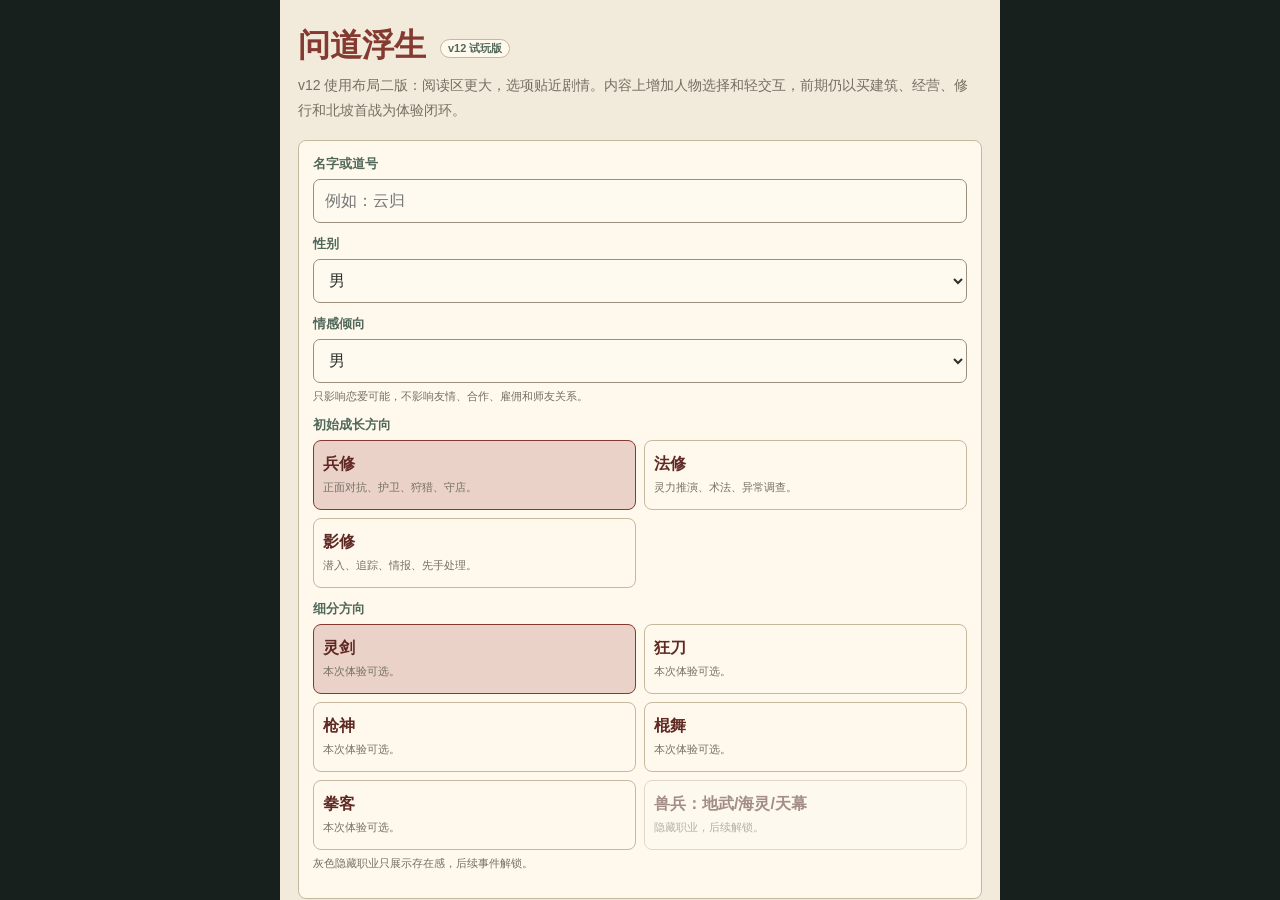
==== commit 0135f848: "Build v12 playable layout and character interactions" ====
--- a/index.html
+++ b/index.html
@@ -3,269 +3,200 @@
 <head>
 <meta charset="utf-8">
 <meta name="viewport" content="width=device-width,initial-scale=1,viewport-fit=cover">
-<title>问道浮生 · v11 修复体验版</title>
+<title>问道浮生 · v12 试玩版</title>
 <style>
-:root{
-  --paper:#f2eadb;--paper2:#eadfcd;--ink:#2b302c;--muted:#746f63;
-  --red:#843a31;--red2:#5f2823;--green:#50675a;--line:#c6b89f;--gold:#9b743a;
-  --safe-bottom:env(safe-area-inset-bottom,0px)
-}
-*{box-sizing:border-box}
-html,body{height:100%;overflow:hidden}
-body{margin:0;background:#17201c;color:var(--ink);font-family:"Microsoft YaHei","PingFang SC",sans-serif}
-button,input,select{font:inherit}button{cursor:pointer;-webkit-tap-highlight-color:transparent}button:disabled{opacity:.45;cursor:not-allowed}
+:root{--paper:#f2eadb;--paper2:#eadfcd;--ink:#2b302c;--muted:#746f63;--red:#843a31;--red2:#5f2823;--green:#50675a;--line:#c6b89f;--gold:#9b743a;--safe-bottom:env(safe-area-inset-bottom,0px)}
+*{box-sizing:border-box}html,body{height:100%;overflow:hidden}body{margin:0;background:#17201c;color:var(--ink);font-family:"Microsoft YaHei","PingFang SC",sans-serif}button,input,select{font:inherit}button{cursor:pointer;-webkit-tap-highlight-color:transparent}button:disabled{opacity:.45;cursor:not-allowed}
 .app{width:min(100vw,720px);height:100dvh;margin:auto;background:var(--paper);overflow:hidden}
-.start{height:100%;overflow:auto;padding:28px 18px calc(24px + var(--safe-bottom))}
-.start h1{margin:0;color:var(--red);font:700 32px/1.1 serif}
-.version{display:inline-block;margin-left:6px;padding:2px 7px;border:1px solid var(--line);border-radius:99px;background:#fff9ed;color:var(--green);font:700 11px/1.2 "Microsoft YaHei","PingFang SC",sans-serif;vertical-align:middle}
-.start-intro{margin:10px 0 16px;color:var(--muted);font-size:14px;line-height:1.8}
-.form-card,.card,.choice,.timeline-item,.modal{border:1px solid var(--line);border-radius:8px;background:#fff9ed}
-.form-card{padding:14px}.field{margin-bottom:12px}.field label{display:block;margin-bottom:6px;color:var(--green);font-size:13px;font-weight:700}
-.field input,.field select{width:100%;height:44px;padding:0 11px;border:1px solid #9b907d;border-radius:7px;background:#fffaf0;color:var(--ink)}
-.field small{display:block;margin-top:5px;color:var(--muted);font-size:11px;line-height:1.5}
-.branch-grid{display:grid;grid-template-columns:1fr 1fr;gap:8px}.branch{min-height:70px;padding:9px;border:1px solid var(--line);border-radius:8px;background:#fffaf0;text-align:left}
-.branch.active{border-color:var(--red);background:#ead2c8}.branch.locked{opacity:.52;filter:grayscale(.35)}.branch b{display:block;color:var(--red2)}.branch small{color:var(--muted);line-height:1.45}
-.main-btn{min-height:48px;padding:10px 14px;border:1px solid #958a77;border-radius:7px;background:#fffaf0;color:var(--ink);font-weight:700}.primary{border-color:var(--red)!important;background:var(--red)!important;color:#fff!important}.wide{width:100%}.start-actions{display:grid;gap:9px;margin-top:13px}
-.game{display:none;height:100%;grid-template-rows:auto auto minmax(164px,29dvh) auto 1fr;overflow:hidden}.game.active{display:grid}
-.top{display:flex;align-items:center;justify-content:space-between;gap:12px;padding:12px 14px 9px;border-bottom:1px solid var(--line);background:#efe5d2}
-.brand h1{margin:0;color:var(--red);font:700 25px/1.1 serif}.brand p{margin:3px 0 0;color:var(--muted);font-size:11px}
-.icon-btn{width:40px;height:40px;border:1px solid var(--line);border-radius:50%;background:#fff9ed;color:var(--red);font-size:16px}
-.status{display:grid;grid-template-columns:repeat(6,1fr);gap:5px;padding:8px 10px;border-bottom:1px solid var(--line);background:var(--paper2)}
-.stat{min-width:0;padding:6px 2px;border:1px solid var(--line);border-radius:6px;background:#fff8eb;text-align:center}.stat.danger{background:#ead0c6}.stat b{display:block;color:var(--red2);font-size:14px;line-height:1.1;white-space:nowrap}.stat span{display:block;margin-top:3px;color:var(--muted);font-size:9px}
-.scene{min-height:0;padding:11px 14px 10px;border-bottom:1px solid var(--line);background:#f8f0e3;overflow:hidden}.scene-head{display:flex;justify-content:space-between;gap:8px;margin-bottom:4px;color:var(--gold);font-size:11px}.scene h2{margin:0 0 5px;color:var(--red2);font:600 20px/1.18 serif}
-.scene-text{max-height:43px;overflow:hidden;color:#4a4e48;font-size:13px;line-height:1.45}.scene-summary{display:grid;grid-template-columns:1fr auto;gap:8px;align-items:start;margin-top:7px;padding:7px 8px;border:1px solid #cdbb9d;border-radius:8px;background:#fff9ed}.scene-summary b{display:block;margin-bottom:2px;color:var(--green);font-size:13px}.scene-summary span{color:#555b53;font-size:12px;line-height:1.35}.scene-summary em{font-style:normal;color:var(--red2);font-weight:700;font-size:13px;white-space:nowrap}.goal{margin-top:6px;padding-left:8px;border-left:3px solid var(--green);color:#4f5b52;font-size:12px;line-height:1.35}
-.tabs{display:grid;grid-template-columns:repeat(5,1fr);gap:5px;padding:7px 10px 8px;border-top:1px solid var(--line);border-bottom:1px solid var(--line);background:#ded2bd}.tab{position:relative;min-height:38px;border:1px solid #9c8f78;border-radius:8px;background:#fff9ed;color:var(--ink);font-weight:700;font-size:12px}.tab.active{border-color:var(--red);background:#ead2c8;color:var(--red2)}.dot{position:absolute;top:-5px;right:-4px;min-width:16px;height:16px;border:2px solid #ded2bd;border-radius:9px;background:#b52e28;color:#fff;font:700 9px/12px sans-serif}
-.panel{min-height:0;padding:10px 12px calc(10px + var(--safe-bottom));overflow:auto;background:var(--paper)}.panel h3{margin:0 0 8px;color:var(--red2);font:600 18px serif}.panel-desc{margin:0 0 9px;color:var(--muted);font-size:12px;line-height:1.55}
-.choice{width:100%;display:grid;grid-template-columns:42px 1fr;gap:10px;align-items:center;min-height:58px;margin-bottom:8px;padding:9px 10px;text-align:left}.choice:active{transform:translateY(1px);background:#f3e3d1}.icon{display:grid;place-items:center;width:40px;height:40px;border:1px solid #b9a98c;border-radius:8px;background:#f1e4d2;color:var(--red2);font-weight:700}
-.choice strong,.card b,.timeline-item b{display:block;color:var(--red2);margin-bottom:4px}.choice small,.card small,.timeline-item small{display:block;color:var(--muted);line-height:1.5}.card,.timeline-item{margin-bottom:8px;padding:10px}.grid2{display:grid;grid-template-columns:1fr 1fr;gap:8px}.attrs{display:grid;grid-template-columns:repeat(3,1fr);gap:6px}.attr{padding:7px 5px;border:1px solid #d0c0a7;border-radius:7px;background:#fff9ed;text-align:center}.attr b{display:block;color:var(--red2)}.attr span{font-size:10px;color:var(--muted)}
+.start{height:100%;overflow:auto;padding:28px 18px calc(24px + var(--safe-bottom))}.start h1{margin:0;color:var(--red);font:700 32px/1.1 serif}.version{display:inline-block;margin-left:6px;padding:2px 7px;border:1px solid var(--line);border-radius:99px;background:#fff9ed;color:var(--green);font:700 11px/1.2 "Microsoft YaHei","PingFang SC",sans-serif;vertical-align:middle}.start-intro{margin:10px 0 16px;color:var(--muted);font-size:14px;line-height:1.8}
+.form-card,.branch,.card,.choice,.modal{border:1px solid var(--line);border-radius:8px;background:#fff9ed}.form-card{padding:14px}.field{margin-bottom:12px}.field label{display:block;margin-bottom:6px;color:var(--green);font-size:13px;font-weight:700}.field input,.field select{width:100%;height:44px;padding:0 11px;border:1px solid #9b907d;border-radius:7px;background:#fffaf0;color:var(--ink)}.field small{display:block;margin-top:5px;color:var(--muted);font-size:11px;line-height:1.5}
+.branch-grid{display:grid;grid-template-columns:1fr 1fr;gap:8px}.branch{min-height:70px;padding:9px;text-align:left}.branch.active{border-color:var(--red);background:#ead2c8}.branch.locked{opacity:.52;filter:grayscale(.35)}.branch b{display:block;color:var(--red2)}.branch small{color:var(--muted);line-height:1.45}.main-btn{min-height:48px;padding:10px 14px;border:1px solid #958a77;border-radius:7px;background:#fffaf0;color:var(--ink);font-weight:700}.primary{border-color:var(--red)!important;background:var(--red)!important;color:#fff!important}.wide{width:100%}.start-actions{display:grid;gap:9px;margin-top:13px}
+.game{display:none;height:100%;grid-template-rows:auto auto 1fr auto;overflow:hidden}.game.active{display:grid}.top{display:flex;justify-content:space-between;align-items:center;gap:10px;padding:11px 14px 8px;border-bottom:1px solid var(--line);background:#efe5d2}.brand h1{margin:0;color:var(--red);font:700 24px/1.1 serif}.brand p{margin:3px 0 0;color:var(--muted);font-size:11px}.menu{width:38px;height:38px;border:1px solid var(--line);border-radius:50%;background:#fff9ed;color:var(--red);font-weight:700}
+.status{display:flex;gap:5px;padding:7px 10px;border-bottom:1px solid var(--line);background:var(--paper2);overflow:hidden}.pill{flex:1 1 0;min-width:0;padding:4px 5px;border:1px solid #c9bda7;border-radius:99px;background:#fff8eb;text-align:center;white-space:nowrap}.pill.danger{background:#ead0c6}.pill b{color:var(--red2);font-size:12px}.pill span{margin-left:2px;color:var(--muted);font-size:9px}
+.main{min-height:0;display:grid;grid-template-rows:minmax(0,1fr) auto;overflow:hidden}.read{min-height:0;padding:13px 14px 8px;overflow:auto;background:#f8f0e3}.meta{display:flex;justify-content:space-between;gap:8px;margin-bottom:8px;color:var(--gold);font-size:11px}.read h2{margin:0 0 9px;color:var(--red2);font:600 24px/1.2 serif}.story{color:#444941;font-size:15px;line-height:1.72;white-space:pre-line}.summary{margin-top:12px;padding:9px 10px;border-left:3px solid var(--green);background:#ede3d1;color:#4f5b52;font-size:13px;line-height:1.55}.summary b{color:var(--green)}
+.choices{padding:8px 12px 9px;border-top:1px solid var(--line);background:#f2eadb;max-height:42dvh;overflow:auto}.choice{width:100%;display:grid;grid-template-columns:38px 1fr auto;gap:9px;align-items:center;min-height:50px;margin-bottom:7px;padding:8px 9px;text-align:left}.choice:last-child{margin-bottom:0}.choice:active{background:#f3e3d1}.icon{display:grid;place-items:center;width:36px;height:36px;border:1px solid #b9a98c;border-radius:8px;background:#f1e4d2;color:var(--red2);font-weight:700}.choice strong{display:block;color:var(--red2);font-size:14px}.choice small{display:block;margin-top:2px;color:var(--muted);font-size:11px;line-height:1.35}.cost{color:var(--green);font-size:11px;white-space:nowrap;font-style:normal}
+.tabs{display:grid;grid-template-columns:repeat(5,1fr);gap:5px;padding:7px 10px calc(8px + var(--safe-bottom));border-top:1px solid var(--line);background:#ded2bd}.tab{position:relative;min-height:38px;border:1px solid #9c8f78;border-radius:8px;background:#fff9ed;color:var(--ink);font-size:12px;font-weight:700}.tab.active{border-color:var(--red);background:#ead2c8;color:var(--red2)}.dot{position:absolute;top:-5px;right:-4px;min-width:16px;height:16px;border:2px solid #ded2bd;border-radius:9px;background:#b52e28;color:#fff;font:700 9px/12px sans-serif}
+.card{margin-bottom:8px;padding:10px}.card b{display:block;margin-bottom:4px;color:var(--red2)}.card small{display:block;color:var(--muted);line-height:1.5}.grid2{display:grid;grid-template-columns:1fr 1fr;gap:8px}.attrs{display:grid;grid-template-columns:repeat(3,1fr);gap:6px}.attr{padding:7px 5px;border:1px solid #d0c0a7;border-radius:7px;background:#fff9ed;text-align:center}.attr b{display:block;color:var(--red2)}.attr span{font-size:10px;color:var(--muted)}
 .factor{display:grid;grid-template-columns:52px 1fr;gap:8px;margin-bottom:6px;font-size:12px;line-height:1.45}.factor span{color:#fff;text-align:center;border-radius:99px;padding:2px 6px;background:var(--green)}.factor.minus span{background:var(--red)}
-.overlay{position:fixed;inset:0;z-index:30;display:none;align-items:center;justify-content:center;padding:18px;background:rgba(20,25,22,.48);backdrop-filter:blur(6px)}.overlay.open{display:flex}.modal{width:min(92vw,560px);max-height:82dvh;overflow:auto;padding:16px;background:var(--paper)}.modal h2{margin:0 0 9px;color:var(--red2);font:600 22px serif}.modal-actions{display:grid;gap:8px;margin-top:12px}
-.toast{position:fixed;z-index:40;left:50%;bottom:calc(88px + var(--safe-bottom));transform:translate(-50%,20px);width:min(88vw,480px);padding:11px 14px;border-radius:8px;background:rgba(40,44,41,.95);color:#fff;text-align:center;font-size:13px;opacity:0;pointer-events:none;transition:.2s}.toast.show{opacity:1;transform:translate(-50%,0)}
-@media(max-height:700px){.game{grid-template-rows:auto auto minmax(148px,27dvh) auto 1fr}.brand h1{font-size:22px}.scene h2{font-size:19px}.scene-text{max-height:34px}.scene-summary{padding:6px 8px}.tabs{padding-top:6px;padding-bottom:7px}}
-@media(max-width:430px){.branch-grid,.grid2{grid-template-columns:1fr}.stat b{font-size:13px}}
+.overlay{position:fixed;inset:0;z-index:30;display:none;align-items:center;justify-content:center;padding:18px;background:rgba(20,25,22,.48);backdrop-filter:blur(6px)}.overlay.open{display:flex}.modal{width:min(92vw,560px);max-height:82dvh;overflow:auto;padding:16px;background:var(--paper)}.modal h2{margin:0 0 9px;color:var(--red2);font:600 22px serif}.modal-actions{display:grid;gap:8px;margin-top:12px}.toast{position:fixed;z-index:40;left:50%;bottom:calc(88px + var(--safe-bottom));transform:translate(-50%,20px);width:min(88vw,480px);padding:11px 14px;border-radius:8px;background:rgba(40,44,41,.95);color:#fff;text-align:center;font-size:13px;opacity:0;pointer-events:none;transition:.2s}.toast.show{opacity:1;transform:translate(-50%,0)}
+@media(max-height:700px){.brand h1{font-size:21px}.story{font-size:14px;line-height:1.62}.read{padding-top:10px}.read h2{font-size:21px;margin-bottom:6px}.summary{margin-top:9px;padding:7px 9px;font-size:12px}.choice{min-height:46px}.choice small{display:none}}
+@media(max-width:430px){.branch-grid,.grid2{grid-template-columns:1fr}}
 </style>
 </head>
 <body>
 <main class="app">
   <section class="start" id="start">
-    <h1>问道浮生 <span class="version">v11 修复体验版</span></h1>
-    <p class="start-intro">v11 恢复 10 回合分叉序章，修复五层界面、每日结算、经营库存、多建筑、健康死亡和首战反馈。前期主线是先在青石城拥有自己的产业。</p>
+    <h1>问道浮生 <span class="version">v12 试玩版</span></h1>
+    <p class="start-intro">v12 使用布局二版：阅读区更大，选项贴近剧情。内容上增加人物选择和轻交互，前期仍以买建筑、经营、修行和北坡首战为体验闭环。</p>
     <div class="form-card">
       <div class="field"><label for="nameInput">名字或道号</label><input id="nameInput" maxlength="8" placeholder="例如：云归"></div>
       <div class="field"><label for="genderInput">性别</label><select id="genderInput"><option value="male">男</option><option value="female">女</option></select></div>
-      <div class="field"><label for="loveInput">情感倾向</label><select id="loveInput"><option value="male">男</option><option value="female">女</option><option value="bi">双</option><option value="unknown">暂不清楚</option></select><small>只影响恋爱可能，不影响友情、合伙、雇佣和师友关系。</small></div>
+      <div class="field"><label for="loveInput">情感倾向</label><select id="loveInput"><option value="male">男</option><option value="female">女</option><option value="bi">双</option><option value="unknown">暂不清楚</option></select><small>只影响恋爱可能，不影响友情、合作、雇佣和师友关系。</small></div>
       <div class="field"><label>初始成长方向</label><div class="branch-grid" id="careerGrid"></div></div>
-      <div class="field"><label>细分方向</label><div class="branch-grid" id="branchGrid"></div><small>灰色隐藏职业仅展示存在感，后续事件解锁。</small></div>
+      <div class="field"><label>细分方向</label><div class="branch-grid" id="branchGrid"></div><small>灰色隐藏职业只展示存在感，后续事件解锁。</small></div>
     </div>
-    <div class="start-actions"><button class="main-btn primary wide" id="newGame">开始 v11 体验</button><button class="main-btn wide" id="continueGame" style="display:none">继续自动存档</button><button class="main-btn wide" id="clearSave">清除自动存档</button></div>
+    <div class="start-actions"><button class="main-btn primary wide" id="newGame">开始 v12 体验</button><button class="main-btn wide" id="continueGame" style="display:none">继续自动存档</button><button class="main-btn wide" id="clearSave">清除自动存档</button></div>
   </section>
   <section class="game" id="game">
-    <header class="top"><div class="brand"><h1>问道浮生 <span class="version">v11</span></h1><p id="subtitle">浮生1年1月1日 · 序章</p></div><button class="icon-btn" id="saveBtn" aria-label="保存">存</button></header>
+    <header class="top"><div class="brand"><h1>问道浮生 <span class="version">v12</span></h1><p id="subtitle"></p></div><button class="menu" id="saveBtn">存</button></header>
     <section class="status" id="status"></section>
-    <section class="scene"><div class="scene-head"><span id="place"></span><span id="meta"></span></div><h2 id="sceneTitle"></h2><div class="scene-text" id="sceneText"></div><div class="scene-summary"><div><b id="summaryTitle"></b><span id="summaryText"></span></div><em id="summaryTag"></em></div><div class="goal" id="goal"></div></section>
-    <nav class="tabs"><button class="tab active" data-tab="action">行动<span class="dot" id="actionDot">!</span></button><button class="tab" data-tab="manage">经营<span class="dot" id="manageDot">!</span></button><button class="tab" data-tab="bag">背包</button><button class="tab" data-tab="person">人物</button><button class="tab" data-tab="map">地图</button></nav>
-    <section class="panel" id="panel"></section>
+    <section class="main">
+      <article class="read"><div class="meta"><span id="place"></span><span id="meta"></span></div><h2 id="title"></h2><div class="story" id="story"></div><div class="summary"><b id="summaryTitle"></b><span id="summaryText"></span></div></article>
+      <section class="choices" id="choices"></section>
+    </section>
+    <nav class="tabs"><button class="tab active" data-tab="action">行动<span class="dot" id="actionDot">!</span></button><button class="tab" data-tab="manage">经营<span class="dot" id="manageDot">!</span></button><button class="tab" data-tab="bag">背包</button><button class="tab" data-tab="person">人物</button><button class="tab" data-tab="record">记录</button></nav>
   </section>
 </main>
 <div class="overlay" id="overlay"><div class="modal" id="modal"></div></div>
 <div class="toast" id="toast"></div>
 <script>
-const SAVE_KEY="wendao-fusheng-v11";
-const VERSION="v11 修复体验版";
+const SAVE_KEY="wendao-fusheng-v12";
+const VERSION="v12 试玩版";
 const $=id=>document.getElementById(id);
 const careers={
   soldier:{name:"兵修",desc:"正面对抗、护卫、狩猎、守店。",branches:["灵剑","狂刀","枪神","棍舞","拳客"],hidden:["兽兵：地武/海灵/天幕"],attrs:{hp:88,physical:18,magic:6,defense:14,wisdom:10,stealth:10,social:11,body:18,mind:12}},
   mage:{name:"法修",desc:"灵力推演、术法、异常调查。",branches:["焚烬","幽溟","苍雷"],hidden:["兽语者","疗愈者"],attrs:{hp:76,physical:8,magic:18,defense:8,wisdom:18,stealth:10,social:12,body:11,mind:17}},
   shadow:{name:"影修",desc:"潜入、追踪、情报、先手处理。",branches:["隐弓","咒刃"],hidden:["伪装者"],attrs:{hp:80,physical:13,magic:8,defense:9,wisdom:14,stealth:19,social:13,body:13,mind:15}}
 };
+const peopleBase={
+  shen:{name:"沈祈",role:"药行跑腿",tag:"谨慎",desc:"常见外伤病人，知道药行和城外伤势的消息。"},
+  luo:{name:"老罗",role:"脚夫头",tag:"市井",desc:"熟悉南市短工、粮价和空铺门路。"},
+  qin:{name:"秦照",role:"巡检司文书",tag:"规矩",desc:"知道城门、巡查和北坡禁令的边角消息。"},
+  yan:{name:"燕娘",role:"茶摊老板",tag:"消息",desc:"能听到商队、伙计、客人和旧案传闻。"}
+};
 const buildings={
-  courtyard:{name:"小院",cost:150,stockName:"家用物资",buyCost:14,use:1,base:0,desc:"安稳住处",bonus:"每日健康恢复更稳定，可作为后续扩建核心。"},
-  restaurant:{name:"饭馆",cost:175,stockName:"食材",buyCost:18,use:4,base:24,desc:"小本饭食生意",bonus:"消耗食材换铜钱，客人会带来市井消息。"},
-  weapon:{name:"武器铺",cost:210,stockName:"铁料",buyCost:24,use:2,base:30,desc:"修士与护卫常来",bonus:"有机会获得兵器、护卫委托和兵修事件。"},
-  medicine:{name:"药铺",cost:195,stockName:"药材",buyCost:22,use:2,base:27,desc:"药材与伤病生意",bonus:"治疗方便，容易接触异常伤势。"},
-  teahouse:{name:"茶馆",cost:165,stockName:"茶叶",buyCost:16,use:3,base:21,desc:"消息流通之地",bonus:"情报收益高，容易触发传闻。"},
-  bookshop:{name:"书斋",cost:185,stockName:"纸墨",buyCost:18,use:2,base:20,desc:"账簿、经文、文书",bonus:"灵智成长快，调查和推理更稳定。"}
+  courtyard:{name:"小院",cost:150,stockName:"家用物资",buyCost:14,use:0,base:0,desc:"安稳住处",bonus:"每日健康恢复更稳定。"},
+  restaurant:{name:"饭馆",cost:175,stockName:"食材",buyCost:18,use:4,base:24,desc:"饭食生意",bonus:"消耗食材换铜钱，客人会带来市井消息。"},
+  teahouse:{name:"茶馆",cost:165,stockName:"茶叶",buyCost:16,use:3,base:21,desc:"消息生意",bonus:"情报收益高，容易触发人物交互。"},
+  medicine:{name:"药铺",cost:195,stockName:"药材",buyCost:22,use:2,base:27,desc:"伤病生意",bonus:"治疗方便，容易接触异常伤势。"},
+  weapon:{name:"武器铺",cost:210,stockName:"铁料",buyCost:24,use:2,base:30,desc:"修士和护卫常来",bonus:"更容易触发护卫和兵修事件。"},
+  bookshop:{name:"书斋",cost:185,stockName:"纸墨",buyCost:18,use:2,base:20,desc:"账簿经文",bonus:"灵智成长和调查更稳定。"}
 };
 let chosenCareer="soldier",chosenBranch="灵剑",state=null,toastTimer=null;
 function random(a){return a[Math.floor(Math.random()*a.length)]}
+function esc(s){return String(s).replace(/[&<>"']/g,m=>({"&":"&amp;","<":"&lt;",">":"&gt;",'"':"&quot;","'":"&#39;"}[m]))}
 function save(){if(state)localStorage.setItem(SAVE_KEY,JSON.stringify(state))}
 function load(){try{return JSON.parse(localStorage.getItem(SAVE_KEY)||"null")}catch{return null}}
 function toast(t){$("toast").textContent=t;$("toast").classList.add("show");clearTimeout(toastTimer);toastTimer=setTimeout(()=>$("toast").classList.remove("show"),1500)}
-function log(t){state.log.unshift(t);state.log=state.log.slice(0,12)}
+function log(t){state.log.unshift(t);state.log=state.log.slice(0,14)}
 function showModal(html){$("modal").innerHTML=html;$("overlay").classList.add("open")}
 function closeModal(){$("overlay").classList.remove("open")}
-function setScene(o){Object.entries(o).forEach(([k,v])=>{if(v!==undefined)state[k]=v})}
+function setScene(o){Object.assign(state.scene,o)}
+function choice(icon,title,desc,cost,fn,disabled=false){return`<button class="choice" onclick="${fn}" ${disabled?"disabled":""}><span class="icon">${icon}</span><span><strong>${title}</strong><small>${desc}</small></span><em class="cost">${cost}</em></button>`}
 function freshState(){
   const c=careers[chosenCareer];
-  return {player:{name:$("nameInput").value.trim()||"无名客",gender:$("genderInput").value,love:$("loveInput").value,career:chosenCareer,careerName:c.name,branch:chosenBranch},
-    mode:"prologue",prologue:0,pending:null,route:"未定",contact:"none",day:1,ap:5,coin:72,food:8,health:88,realm:"凡身",qi:10,spirit:1,tab:"action",
-    place:"青石城外 · 驿道",meta:"序章第1回 · 黄昏",title:"城门将闭",text:"暮色压在青石城外，城门口排着赶路人。你听见有人在争执，也看见城墙上贴着十年前王子旧案后的征募令。那是大人物的事，你现在只需要决定第一步怎么走。",
-    summaryTitle:"序章开始",summaryText:"10 回合选择会决定你入城时的资源、人脉和路线。",summaryTag:"1/10",goal:"完成分叉序章，进入青石城自由生活。",
-    companion:null,known:[],buildings:[],activeBuilding:null,business:{},employees:[],items:["干粮 x2"],flags:{heardBeast:false,inspectedSlope:false,battleDone:false,ending:false,gameOver:false,nearDeath:false},
-    attrs:{...c.attrs},log:["你抵达青石城外。旧案与战争只是远处阴影，眼前先要入城。"],saveVersion:VERSION};
-}
+  return {player:{name:$("nameInput").value.trim()||"无名客",gender:$("genderInput").value,love:$("loveInput").value,career:chosenCareer,careerName:c.name,branch:chosenBranch},mode:"prologue",prologue:0,pending:null,route:"未定",day:1,ap:5,coin:72,food:8,health:88,realm:"凡身",qi:10,spirit:1,tab:"action",activePerson:null,companion:null,known:{},buildings:[],activeBuilding:null,business:{},employees:[],items:["干粮 x2"],flags:{heardBeast:false,inspectedSlope:false,battleDone:false,gameOver:false},attrs:{...c.attrs},scene:{place:"青石城外 · 城门",meta:"序章第1/10回",title:"城门将闭",story:"暮色压在青石城外，城门口排着赶路人。\n\n一名药行青年被守门兵拦下，说通行钱少了四枚。旁边脚夫老罗骂了句晦气，茶摊燕娘则像什么都听见了，却只低头添水。\n\n这一步会决定你是否和沈祈有后续交集。",summaryTitle:"关键分叉：",summary:"帮他、旁观或独自入城，后续人物线会不同。"},log:["你抵达青石城外。"],saveVersion:VERSION};
+}
+function addPerson(id,trust=1,close=0){if(!state.known[id])state.known[id]={...peopleBase[id],trust,close,conflict:0,last:peopleBase[id].desc};else{state.known[id].trust+=trust;state.known[id].close+=close}}
 function renderCareer(){
   $("careerGrid").innerHTML=Object.entries(careers).map(([id,c])=>`<button class="branch ${chosenCareer===id?"active":""}" data-career="${id}"><b>${c.name}</b><small>${c.desc}</small></button>`).join("");
   $("careerGrid").querySelectorAll("[data-career]").forEach(b=>b.onclick=()=>{chosenCareer=b.dataset.career;chosenBranch=careers[chosenCareer].branches[0];renderCareer()});
   const c=careers[chosenCareer];
-  $("branchGrid").innerHTML=c.branches.map(x=>`<button class="branch ${chosenBranch===x?"active":""}" data-branch="${x}"><b>${x}</b><small>本次体验可选分支。</small></button>`).join("")+c.hidden.map(x=>`<button class="branch locked" disabled><b>${x}</b><small>隐藏职业，后续事件解锁。</small></button>`).join("");
+  $("branchGrid").innerHTML=c.branches.map(x=>`<button class="branch ${chosenBranch===x?"active":""}" data-branch="${x}"><b>${x}</b><small>本次体验可选。</small></button>`).join("")+c.hidden.map(x=>`<button class="branch locked" disabled><b>${x}</b><small>隐藏职业，后续解锁。</small></button>`).join("");
   $("branchGrid").querySelectorAll("[data-branch]").forEach(b=>b.onclick=()=>{chosenBranch=b.dataset.branch;renderCareer()});
 }
 function begin(){state=freshState();$("start").style.display="none";$("game").classList.add("active");render()}
 function enterLoaded(s){state=s;$("start").style.display="none";$("game").classList.add("active");render()}
-function spendAp(n=1){if(state.ap<n){toast("今日行动力不足");return false}state.ap-=n;return true}
-function afterChoice(result){
-  state.pending={result};
-  setScene({place:result.place,meta:`序章第${state.prologue+1}回 · 结果`,title:result.title,text:result.text,summaryTitle:"选择结果",summaryText:result.summary,summaryTag:result.tag,goal:"查看结果后继续下一回合。"});
-  log(`序章：${result.summary}`);render();
-}
-function continuePrologue(){
-  state.pending=null;state.prologue++;
-  if(state.prologue>=10){finishPrologue();return}
+function spendAp(n=1){if(state.ap<n){toast("行动力不足");return false}state.ap-=n;return true}
+function afterPrologue(r){state.pending=r;setScene({place:r.place,meta:`序章第${state.prologue+1}/10回 · 结果`,title:r.title,story:r.story,summaryTitle:"选择结果：",summary:r.summary});log(`序章：${r.summary}`);render()}
+function continuePrologue(){state.pending=null;state.prologue++;if(state.prologue>=10){finishPrologue();return}render()}
+function choosePrologue(k){
+  if(state.prologue===0){
+    if(k==="help"){state.coin-=4;addPerson("shen",8,3);state.companion="shen";afterPrologue({place:"青石城外 · 城门",title:"替沈祈补钱",story:"你替药行青年补上四枚铜钱。守门兵收钱放人，他压低声音说自己叫沈祈。\n\n他没有立刻变成亲近的人，只是记住了你在城门前伸过手。",summary:"铜钱 -4，认识沈祈，沈祈信任 +8。"});return}
+    if(k==="watch"){state.attrs.wisdom++;addPerson("shen",2,0);addPerson("qin",1,0);afterPrologue({place:"青石城外 · 城门",title:"先看清局势",story:"你没有插手，只记下守门兵索钱的手法。巡检司文书秦照从旁经过，也看见了这一幕。\n\n沈祈回头看你一眼，大概知道你没有完全置身事外。",summary:"灵智 +1，认识沈祈和秦照，但关系很浅。"});return}
+    addPerson("luo",3,1);state.coin+=2;afterPrologue({place:"青石城外 · 侧门",title:"跟着脚夫入城",story:"你没有停留，跟着脚夫老罗从侧门挤进城。身后的争执被城门声吞没。\n\n从这一刻起，你不会被强行写进沈祈的共同生活线。",summary:"铜钱 +2，认识老罗，进入独行/市井线。"});return
+  }
+  if(k==="money"){state.coin+=18;state.route="经营";addPerson("luo",1,0);afterPrologue({place:"青石城 · 南市",title:"短工与空铺",story:"你在南市搬账箱，掌柜当场结钱。老罗顺口告诉你，东街有两间空铺，门板旧，价钱却还算能谈。",summary:"铜钱 +18，老罗信任 +1，经营路线加深。"});return}
+  if(k==="food"){state.food+=4;state.health=Math.min(100,state.health+2);afterPrologue({place:"青石城 · 粮铺后巷",title:"换来陈粮",story:"你替粮铺搬湿袋，换回几份陈粮。米不香，但足以让今晚不那么难熬。",summary:"食物 +4，健康 +2。"});return}
+  if(k==="cultivate"){state.qi=Math.min(100,state.qi+10);state.attrs.mind++;afterPrologue({place:"青石城 · 破庙",title:"破庙灵息",story:"破庙后的泥地还软，你盘坐在石阶上吐纳。灵气很细，却确实顺着经脉走了一圈。",summary:"修为 +10，心性 +1。"});return}
+  if(k==="talk"){addPerson(random(["luo","yan","qin"]),2,1);state.attrs.social++;afterPrologue({place:"青石城 · 茶摊",title:"茶摊半碗热水",story:"你在燕娘的茶摊坐了一会儿。有人谈粮价，有人谈北坡兽影，也有人把王子旧案当闲话说。\n\n你现在还够不到那种大事，但能先认识说话有用的人。",summary:"随机认识或加深一名 NPC，社交 +1。"});return}
+  state.coin+=26;state.health-=8;state.items.push("腥气木刺 x1");afterPrologue({place:"青石城 · 城墙根",title:"夜搬私货",story:"你替人搬了几箱不愿见光的货。钱给得快，手背却被木刺划开，箱缝里有淡淡腥气。",summary:"铜钱 +26，健康 -8，获得腥气木刺。"});return
+}
+function prologueInfo(){
+  const solo=!state.known.shen||state.companion!=="shen";
+  const titles=["城中第一夜","南市找活","屋檐下的雨","茶摊传闻","空铺门板","破庙灵息","药行外伤","账房算盘","城外风声","入城定计"];
+  const i=state.prologue;
+  const story=solo?[
+    "你独自挤进便宜通铺，隔壁脚夫磨牙，窗缝里灌进冷风。老罗说南市明早有活，燕娘说茶摊也缺人搬水。",
+    "南市清早就有人招短工。你可以攒钱，也可以先去听茶摊消息。",
+    "雨落下来，屋顶漏水。你得决定先顾身体，还是继续攒钱。",
+    "茶摊有人谈北坡，也有人谈十年前王子旧案。后者离你太远，前者可能离饭碗更近。",
+    "你看见几处空铺，门板旧，却比通铺更像未来。",
+    "破庙后有一丝灵气。没人替你守门，但也没人打扰你。",
+    "药行门口抬进一个外伤护卫。你不认识沈祈，只能从伙计嘴里听到半句。",
+    "账房缺临时人手。算对有钱，算错扣钱。",
+    "城外风里有兽腥，老猎户说北坡别去。",
+    "十日过去，你摸清青石城最浅的一层：短工能活，产业才能喘气。"][i]:
+    ["你和沈祈暂住同一条旧巷。他没有把相识当亲近，只在门口留了半块干饼。","沈祈问你要不要一起找活，但不会替你决定。","雨落下来，沈祈的药包被淋湿。他沉默地摊开药材。","茶摊有人谈北坡，沈祈听得很认真。","你看见几处空铺，沈祈说药行掌柜也提过这些地方。","破庙后有一丝灵气。沈祈守在庙外，没有催你。","药行抬进一个外伤护卫，伤口不像刀，也不像普通野兽。","账房缺临时人手，沈祈说会算账的人更容易买下铺子。","城外风里有兽腥，沈祈提醒你：想查，也先有退路。","十日过去，沈祈只是你选择出来的合作者，不是系统指定的伴侣。"][i];
+  return {title:titles[i],story};
+}
+function syncScene(){
+  if(state.mode==="prologue"&&!state.pending){
+    if(state.prologue===0){setScene({place:"青石城外 · 城门",meta:"序章第1/10回",title:"城门将闭",story:"暮色压在青石城外，城门口排着赶路人。\n\n一名药行青年被守门兵拦下，说通行钱少了四枚。旁边脚夫老罗骂了句晦气，茶摊燕娘则像什么都听见了，却只低头添水。\n\n这一步会决定你是否和沈祈有后续交集。",summaryTitle:"关键分叉：",summary:"帮他、旁观或独自入城，后续人物线会不同。"});return}
+    const p=prologueInfo();setScene({place:"青石城 · 序章",meta:`序章第${state.prologue+1}/10回`,title:p.title,story:p.story,summaryTitle:"序章选择：",summary:"每回合结果会改变资源、人脉或路线，不强行固定伴侣。"});
+  }
+}
+function finishPrologue(){state.mode="free";state.day=1;state.ap=5;if(state.companion==="shen"&&state.known.shen)state.known.shen.income=8+Math.floor(state.known.shen.trust/8);setScene({place:"青石城 · 旧巷",meta:"自由生活第1日",title:"先买下一处地方",story:"十日过去，你已经知道青石城最浅的规则：短工能活，产业才能让人有余地。\n\n远处的王子旧案仍是茶摊谈资。现在与你最有关的是第一张契书、第一批库存和第一个愿意帮你做事的人。",summaryTitle:"阶段主线：",summary:"买下第一处建筑；可以继续结识人物、经营和准备北坡首战。"});render()}
+function render(){
+  if(!state)return;syncScene();
+  $("status").innerHTML=[["铜钱",state.coin],["食物",state.food],["健康",state.health],["行动",state.mode==="prologue"?"序":`${state.ap}/5`],["境界",state.realm],["灵石",state.spirit]].map(([l,v])=>`<div class="pill ${l==="健康"&&state.health<35?"danger":""}"><b>${v}</b><span>${l}</span></div>`).join("");
+  $("subtitle").textContent=state.mode==="prologue"?`序章第${Math.min(10,state.prologue+1)}回 · ${state.player.careerName}/${state.player.branch}`:`浮生1年1月${state.day}日 · ${state.player.careerName}/${state.player.branch}`;
+  $("place").textContent=state.scene.place;$("meta").textContent=state.scene.meta;$("title").textContent=state.scene.title;$("story").textContent=state.scene.story;$("summaryTitle").textContent=state.scene.summaryTitle;$("summaryText").textContent=state.scene.summary;
+  $("actionDot").style.display=state.mode==="prologue"||state.flags.heardBeast&&!state.flags.battleDone?"":"none";$("manageDot").style.display=state.mode==="free"?"":"none";
+  document.querySelectorAll(".tab").forEach(b=>b.classList.toggle("active",b.dataset.tab===state.tab));
+  $("choices").innerHTML=renderChoices();save();
+}
+function setTab(t){if(state.mode==="prologue")t="action";state.tab=t;render()}
+function renderChoices(){if(state.mode==="prologue")return renderPrologueChoices();if(state.tab==="action")return renderAction();if(state.tab==="manage")return renderManage();if(state.tab==="bag")return renderBag();if(state.tab==="person")return renderPeople();return renderRecord()}
+function renderPrologueChoices(){
+  if(state.pending)return choice("续","继续下一回合","结果已经记录，进入下一段。","继续","continuePrologue()");
+  if(state.prologue===0)return choice("帮","替他补上四枚铜钱","认识沈祈，建立初始信任。","-4钱","choosePrologue('help')")+choice("看","先观察守门兵","认识沈祈和秦照，但关系很浅。","灵智+","choosePrologue('watch')")+choice("走","跟脚夫从侧门入城","进入独行/市井线，不强制沈祈后续。","+2钱","choosePrologue('ignore')");
+  return choice("钱","优先攒钱","接短工、记空铺，更快买建筑。","+18钱","choosePrologue('money')")+choice("粮","先顾温饱","换粮、保健康。","+4粮","choosePrologue('food')")+choice("修","抓住灵息","修为与心性提高。","+10修","choosePrologue('cultivate')")+choice("人","打听人和事","随机认识或加深一名 NPC。","社交+","choosePrologue('talk')")+choice("险","接危险快钱","钱更多，但健康下降。","+26钱","choosePrologue('risk')");
+}
+function continuePrologue(){state.pending=null;state.prologue++;if(state.prologue>=10)finishPrologue();else render()}
+function renderAction(){
+  if(state.flags.gameOver)return`<div class="card"><b>旅途终止</b><small>健康归零，无法继续行动。</small></div>`;
+  if(state.stage==="battle")return renderBattle();
+  return choice("工","南市短工","搬货、记账、听见空铺消息。","+30钱","doAction('work')")+choice("修","旧屋吐纳","修为 +12，心性 +1。","+12修","doAction('cultivate')")+choice("粮","市集买粮","不消耗行动力，花 12 铜钱买 6 食物。","0行动","doAction('buyFood')")+choice("人","找人说话","选择具体人物互动，不消耗行动力。","0行动","openTalkChoices()")+(state.flags.heardBeast&&!state.flags.battleDone?choice("探","观察北坡地形","首战获得地形优势。","1行动","inspectSlope()",state.flags.inspectedSlope)+choice("战","前往北坡废亭","触发首战。","1行动","goBattle()"):"")+choice("日","结束一天","弹出每日结算。","结算","nextDay()");
+}
+function doAction(t){
+  if(t==="buyFood"){if(state.coin<12){toast("买粮需要 12 铜钱");return}state.coin-=12;state.food+=6;setScene({place:"青石城 · 市集",meta:"买粮 · 0行动",title:"把粮袋重新扎紧",story:"你在粮摊前挑了不发霉的陈米，又添了几张粗饼。\n\n钱袋轻了些，但今晚不用空着肚子睡。",summaryTitle:"生活反馈：",summary:"铜钱 -12，食物 +6。"});log("市集：买粮，铜钱 -12，食物 +6。");render();return}
+  if(!spendAp())return;
+  if(t==="work"){state.coin+=30;state.attrs.social++;addPerson("luo",1,0);setScene({place:"青石城 · 南市",meta:"白日 · 短工",title:"汗水换来的三十枚钱",story:"你替布铺搬货，又帮酒肆卸下两坛酸酒。\n\n老罗拍了拍空铺门板，说东街那间饭馆旧是旧，但灶台还能用。",summaryTitle:"获得：",summary:"铜钱 +30，社交 +1，老罗信任 +1。"});log("短工：铜钱 +30，社交 +1，老罗信任 +1。")}
+  if(t==="cultivate"){state.qi=Math.min(100,state.qi+12);state.attrs.mind++;if(state.qi>=100)state.realm="感气边缘";setScene({place:"青石城 · 旧屋",meta:"夜里 · 吐纳",title:"屋檐下的灵息",story:"你在漏风的旧屋里吐纳，气息从胸口压到指尖。\n\n它仍微弱，却已经能在危险来临前提醒你。",summaryTitle:"修行反馈：",summary:`修为 +12，心性 +1，当前 ${state.qi}/100。`});log(`修行：修为 +12，心性 +1。`)}
   render();
 }
-function choosePrologue(choice){
-  const p=state.prologue;
-  if(p===0){
-    if(choice==="help"){state.contact="help";state.known.push("沈祈");state.coin-=4;state.companion={name:"沈祈",job:"药行跑腿",income:8,trust:10,closeness:6,conflict:0,last:"沈祈记得你在城门前替他说过话。"};afterChoice({place:"青石城外 · 城门",title:"替人说话",text:"你替那个药行青年补上差额，守门兵没有再拦。他低声说自己叫沈祈，今日欠你一份人情。",summary:"铜钱 -4，认识沈祈，信任 +10。",tag:"相识"});return}
-    if(choice==="watch"){state.contact="observe";state.known.push("沈祈");state.attrs.wisdom+=1;afterChoice({place:"青石城外 · 城门",title:"先看清局势",text:"你没有立刻插手，只记下守门兵索钱的手法和药行青年的名字。沈祈回头看了你一眼，大概知道你看见了。",summary:"灵智 +1，认识沈祈但关系很浅。",tag:"旁观"});return}
-    state.contact="ignore";state.coin+=2;afterChoice({place:"青石城外 · 城门",title:"从侧门入城",text:"你没有停留，跟着一队挑夫从侧门挤进城。身后的争执很快被城门声吞没，从这一刻起，你和那个青年没有交集。",summary:"铜钱 +2，进入独行线。",tag:"独行"});return
-  }
-  if(choice==="money"){state.coin+=18;state.route="经营";afterChoice({place:"青石城 · 南市",title:"接下短工",text:"你接了搬账箱的短工，肩膀被勒出红痕，但掌柜当场结钱。你记下附近几处空铺的位置。",summary:"铜钱 +18，经营路线加深。",tag:"+18"});return}
-  if(choice==="food"){state.food+=4;state.health+=2;state.route="安稳";afterChoice({place:"青石城 · 粮铺后巷",title:"换来几袋陈粮",text:"你替粮铺搬了半车湿袋，换回几份陈粮。饭不好吃，但夜里胃是暖的。",summary:"食物 +4，健康 +2。",tag:"粮食"});return}
-  if(choice==="cultivate"){state.qi+=10;state.attrs.mind+=1;state.route="修行";afterChoice({place:"青石城 · 破庙",title:"破庙吐纳",text:"你在破庙后避风吐纳，灵气细得像线，却第一次真正顺着经脉走了一圈。",summary:"修为 +10，心性 +1。",tag:"修行"});return}
-  if(choice==="talk"){
-    if(state.contact==="ignore"){state.attrs.social+=1;state.coin+=6;afterChoice({place:"青石城 · 茶摊",title:"和脚夫搭话",text:"你请脚夫喝了半碗粗茶，换到南市短工和几处空铺的消息。没有沈祈，也能认识新的人。",summary:"社交 +1，铜钱 +6。",tag:"消息"});return}
-    state.companion=state.companion||{name:"沈祈",job:"药行跑腿",income:8,trust:3,closeness:2,conflict:0,last:"沈祈与你只是点头之交。"};
-    state.companion.trust+=3;state.companion.closeness+=2;afterChoice({place:"青石城 · 药行门口",title:"交换近况",text:"你又遇见沈祈。他没有提城门旧事，只告诉你药行常收外伤药材，城外近来不太平。",summary:"沈祈信任 +3，亲近 +2。",tag:"人脉"});return}
-  if(choice==="risk"){state.coin+=26;state.health-=8;state.route="冒险";afterChoice({place:"青石城 · 城墙根",title:"夜搬私货",text:"你替人搬了几箱不愿见光的货。钱给得快，手背却被木刺划开。你不知道箱子里是什么，只闻到淡淡腥气。",summary:"铜钱 +26，健康 -8，获得危险见闻。",tag:"风险"});return}
-}
-function prologueEvent(){
-  const i=state.prologue+1;
-  const solo=state.contact==="ignore";
-  const titles=["城中第一夜","南市找活","屋檐下的雨","茶摊传闻","空铺门板","破庙灵息","药行外伤","账房算盘","城外风声","入城定计"];
-  const text=solo
-    ?["你独自挤进便宜通铺，隔壁脚夫磨牙，窗缝里灌进冷风。","南市清早就有人招短工，你能选稳妥钱、粮食，或去听茶摊消息。","雨落下来，屋顶漏水。你可以先顾身体，也可以继续攒钱。","茶摊有人谈北坡，也有人谈十年前王子旧案，但后者离你太远。","你看见几处空铺，门板旧，却比通铺更像未来。","破庙后有一丝灵气，你可以练，也可以去找活。","药行门口抬进一个外伤护卫，你不认识沈祈，但能听见伙计压低声音。","账房缺临时人手，算错一笔就会扣钱。","城外风里有兽腥，老猎户说北坡别去。","十日过去，你已经摸清青石城最浅的一层。"][state.prologue]
-    :["你和沈祈暂住同一条旧巷。他没有把相识当亲近，只在门口留了半块干饼。","沈祈问你要不要一起找活。你可以分享机会，也可以各走各的。","雨落下来，沈祈的药包被淋湿。他没有求你帮忙，只沉默地把药材摊开。","茶摊有人谈北坡，沈祈听得很认真，却没有强迫你去问。","你看见几处空铺，沈祈说药行掌柜也提过这些地方。","破庙后有一丝灵气。沈祈守在庙外，没有催你。","药行抬进一个外伤护卫，伤口不像刀，也不像普通野兽。","账房缺临时人手，沈祈说会算账的人更容易买下铺子。","城外风里有兽腥，沈祈提醒你：想查，也先有退路。","十日过去，你和沈祈的关系停在你们选择出来的位置。"][state.prologue];
-  return {i,title:titles[state.prologue],text};
-}
-function syncPrologueScene(){
-  if(state.pending)return;
-  if(state.prologue===0){
-    setScene({place:"青石城外 · 城门",meta:"序章第1/10回 · 黄昏",title:"城门将闭",text:"一名药行青年被守门兵拦下，说通行钱少了四枚。城门快关了，你也还没进城。你可以帮、可以先观察，也可以当作没看见。",summaryTitle:"关键分叉",summaryText:"这一步决定你是否进入沈祈线。若无视，后续不会强行同居或伴侣。",summaryTag:"分叉",goal:"选择你入城前的第一件事。"});
-    return;
-  }
-  const e=prologueEvent();
-  setScene({place:"青石城 · 序章",meta:`第${e.i}/10回 · ${state.route}`,title:e.title,text:e.text,summaryTitle:"序章选择",summaryText:"每一步只记录你真正做过的事，不强行把陌生人写成伴侣。",summaryTag:`${e.i}/10`,goal:"完成十回合，决定入城资源、人脉和前期路线。"});
-}
-function renderPrologue(){
-  const e=prologueEvent();
-  setScene({place:"青石城 · 序章",meta:`第${e.i}/10回 · ${state.route}`,title:e.title,text:e.text,summaryTitle:"序章选择",summaryText:"每一步只记录你真正做过的事，不强行把陌生人写成伴侣。",summaryTag:`${e.i}/10`,goal:"完成十回合，决定入城资源、人脉和前期路线。"});
-  const extra=state.contact==="ignore"?"你现在是独行线，后续不会强行出现沈祈同居剧情。":"你和沈祈有交集，但关系仍由后续选择决定。";
-  return `<h3>序章第 ${e.i} 回</h3><p class="panel-desc">${extra}</p>
-    <button class="choice" onclick="choosePrologue('money')"><span class="icon">钱</span><span><strong>优先攒钱</strong><small>接短工、记空铺。铜钱增加，经营路线更清晰。</small></span></button>
-    <button class="choice" onclick="choosePrologue('food')"><span class="icon">粮</span><span><strong>先顾温饱</strong><small>换粮、修补住处。食物和健康更稳。</small></span></button>
-    <button class="choice" onclick="choosePrologue('cultivate')"><span class="icon">修</span><span><strong>抓住灵息</strong><small>修为和心性提高，后续首战更稳。</small></span></button>
-    <button class="choice" onclick="choosePrologue('talk')"><span class="icon">人</span><span><strong>打听人和事</strong><small>${state.contact==="ignore"?"结识市井消息源。":"可能推进沈祈关系，但不强制恋爱。"}</small></span></button>
-    <button class="choice" onclick="choosePrologue('risk')"><span class="icon">险</span><span><strong>接危险快钱</strong><small>钱更多，但健康下降，并更早接触城外异常。</small></span></button>`;
-}
-function renderFirstPrologue(){
-  setScene({place:"青石城外 · 城门",meta:"序章第1/10回 · 黄昏",title:"城门将闭",text:"一名药行青年被守门兵拦下，说通行钱少了四枚。城门快关了，你也还没进城。你可以帮、可以先观察，也可以当作没看见。",summaryTitle:"关键分叉",summaryText:"这一步决定你是否进入沈祈线。若无视，后续不会强行同居或伴侣。",summaryTag:"分叉",goal:"选择你入城前的第一件事。"});
-  return `<h3>序章第 1 回</h3><p class="panel-desc">这里修复旧逻辑：不搭理就不会强制变成共同生活。</p>
-    <button class="choice" onclick="choosePrologue('help')"><span class="icon">帮</span><span><strong>替他补上四枚铜钱</strong><small>认识沈祈，建立初始信任，但你会少一点钱。</small></span></button>
-    <button class="choice" onclick="choosePrologue('watch')"><span class="icon">看</span><span><strong>先看清守门兵手法</strong><small>认识沈祈但关系很浅，灵智略升。</small></span></button>
-    <button class="choice" onclick="choosePrologue('ignore')"><span class="icon">走</span><span><strong>从侧门挤进城</strong><small>进入独行线。后续可认识其他随机 NPC。</small></span></button>`;
-}
-function finishPrologue(){
-  state.mode="free";state.day=1;state.ap=5;
-  if(state.contact==="ignore"){state.companion=null;state.known.push("脚夫老罗");state.log.unshift("序章结束：你独自进入青石城，没有与沈祈形成后续关系。");}
-  else if(state.companion){state.companion.income=8+Math.floor(state.companion.trust/8);state.log.unshift(`序章结束：沈祈成为你的熟人/合作者，每日收入约 ${state.companion.income} 铜钱，可继续发展或疏远。`);}
-  setScene({place:"青石城 · 旧巷",meta:"自由生活第1日 · 清晨",title:"先买下一处地方",text:"十日过去，你已经知道青石城最浅的规则：短工能活，产业才能让人有余地。远处的王子旧案仍是茶摊谈资，现在与你最有关的是第一张契书。",summaryTitle:"阶段主线",summaryText:"攒钱买第一处建筑。买下后可继续买第二处，并经营、补货、雇人。",summaryTag:"自由",goal:"买下第一处建筑。"});
-  render();
-}
-function nextDay(){
-  if(state.flags.gameOver)return;
-  const before={coin:state.coin,food:state.food,health:state.health};
-  const lines=[];
-  state.day++;state.ap=5;
-  const need=state.companion?2:1;state.food-=need;lines.push(`食物 -${need}`);
-  if(state.companion){state.coin+=state.companion.income;state.companion.last=random([`沈祈从药行回来，交给你 ${state.companion.income} 铜钱，说今日又见到兽爪外伤。`,`沈祈提醒你：若连续挨饿，他会先买粮，不会陪你硬撑。`]);lines.push(`沈祈收入 +${state.companion.income}`)}
-  const biz=settleBusinesses();lines.push(...biz);
-  if(state.food<0){state.food=0;state.health-=18;lines.push("断粮：健康 -18");npcIntervention(lines)}
-  else if(state.food<=2){state.health-=5;lines.push("食物紧张：健康 -5");npcIntervention(lines)}
-  else state.health=Math.min(100,state.health+(state.buildings.includes("courtyard")?3:1));
-  if(state.health<=0){state.health=0;state.flags.gameOver=true;setScene({place:"青石城 · 医馆外",meta:"结局 · 失去意识",title:"灯火远去",text:"你拖着病体又撑了一日，终于在医馆门前倒下。有人喊你的名字，但声音像隔着很深的水。",summaryTitle:"结局",summaryText:"健康归零，旅途终止。",summaryTag:"死亡",goal:"重新开始或读取存档。"});showModal(`<h2>濒死结局</h2><div class="timeline-item"><b>今日结算</b><small>${lines.join("<br>")}</small></div><div class="timeline-item"><b>结果</b><small>健康归零。v11 中健康不再允许负数继续游玩。</small></div><div class="modal-actions"><button class="main-btn primary" onclick="closeModal();render()">查看结局</button></div>`);render();return}
-  if(state.day>=3&&!state.flags.heardBeast){state.flags.heardBeast=true;lines.push("茶摊传闻：北坡有兽影")}
-  const diff=`铜钱 ${before.coin}->${state.coin}，食物 ${before.food}->${state.food}，健康 ${before.health}->${state.health}`;
-  log(`每日结算：${diff}。`);
-  setScene({place:"青石城 · 夜",meta:`第${state.day-1}日结算`,title:"灯下结账",text:"一天结束，账本、粮袋、身体状况和店里的见闻都摆在你面前。日子不是数字跳动，而是一笔一笔压在纸上的痕迹。",summaryTitle:"今日结算",summaryText:diff,summaryTag:"结算",goal:mainGoal()});
-  showModal(`<h2>浮生1年1月${state.day-1}日 · 夜</h2><div class="timeline-item"><b>今日结算</b><small>${lines.join("<br>")}</small></div><div class="timeline-item"><b>状态变化</b><small>${diff}</small></div><div class="timeline-item"><b>明日建议</b><small>${dailyAdvice()}</small></div><div class="modal-actions"><button class="main-btn primary" onclick="closeModal();render()">进入明日</button></div>`);
-  render();
-}
-function npcIntervention(lines){
-  if(state.companion&&state.coin>=10){state.coin-=10;state.food+=4;state.companion.conflict+=1;lines.push("沈祈强行买粮：铜钱 -10，食物 +4，分歧 +1")}
-  else if(!state.companion&&state.health<35){lines.push("邻铺掌柜看你脸色太差，提醒你去医馆。单人线不会凭空有人送钱，但会出现求助入口。")}
-}
-function settleBusinesses(){
-  const lines=[];
-  state.buildings.forEach(id=>{
-    const d=state.business[id],b=buildings[id];let income=0;
-    if(id==="courtyard"){state.health=Math.min(100,state.health+2);lines.push("小院休养：健康 +2");return}
-    if(d.stock<b.use){d.last=`${b.name}今日缺${b.stockName}，几乎没法营业。`;lines.push(`${b.name}缺货：收入 +0`)}
-    else{d.stock-=b.use;income=b.base+d.level*5+d.reputation*2+d.employees.length*4;state.coin+=income;d.last=`消耗${b.stockName} ${b.use}，收入 ${income} 铜钱。`;lines.push(`${b.name}收入 +${income}，${b.stockName} -${b.use}`)}
-    d.employees.forEach(e=>{state.coin-=e.wage;lines.push(`${e.name}工资 -${e.wage}`)});
-  });
-  return lines;
-}
-function mainGoal(){if(!state.buildings.length)return"买下第一处建筑。";if(!state.flags.battleDone)return"经营产业，修行，并处理北坡兽影。";return"体验版完成，可继续经营扩张。"}
-function dailyAdvice(){if(state.health<35)return"健康很危险，优先休息、买药或求助。";if(state.food<=2)return"食物只够一两天，建议补粮。";if(state.buildings.some(id=>id!=="courtyard"&&state.business[id].stock<buildings[id].use))return"有建筑缺货，建议去经营页补货。";if(state.flags.heardBeast&&!state.flags.battleDone)return"北坡兽影仍在，可先观察地形再出城。";return"可以经营、修行或攒钱购买第二处建筑。"}
-function render(){
-  if(!state)return;
-  if(state.mode==="prologue")syncPrologueScene();
-  $("status").innerHTML=[["铜钱",state.coin],["食物",state.food],["健康",state.health],["行动力",state.mode==="prologue"?"序":`${state.ap}/5`],["境界",state.realm],["灵石",state.spirit]].map(([l,v])=>`<div class="stat ${l==="健康"&&state.health<35?"danger":""}"><b>${v}</b><span>${l}</span></div>`).join("");
-  $("subtitle").textContent=state.mode==="prologue"?`序章第${Math.min(10,state.prologue+1)}回 · ${state.player.careerName}/${state.player.branch}`:`浮生1年1月${state.day}日 · ${state.player.careerName}/${state.player.branch}`;
-  ["place","meta","sceneTitle","sceneText","summaryTitle","summaryText","summaryTag","goal"].forEach(id=>$(id).textContent=state[id==="sceneTitle"?"title":id==="sceneText"?"text":id]||"");
-  $("actionDot").style.display=state.mode==="prologue"||state.flags.heardBeast&&!state.flags.battleDone?"":"none";
-  $("manageDot").style.display=state.mode==="free"?"":"none";
-  document.querySelectorAll(".tab").forEach(b=>b.classList.toggle("active",b.dataset.tab===state.tab));
-  $("panel").innerHTML=renderPanel();save();
-}
-function setTab(t){if(state.mode==="prologue")t="action";state.tab=t;render()}
-function renderPanel(){if(state.mode==="prologue")return state.pending?`<h3>${state.pending.result.title}</h3><p class="panel-desc">${state.pending.result.text}</p><button class="choice" onclick="continuePrologue()"><span class="icon">续</span><span><strong>继续下一回合</strong><small>结果已记录，进入后续分支。</small></span></button>`:(state.prologue===0?renderFirstPrologue():renderPrologue());if(state.tab==="action")return renderAction();if(state.tab==="manage")return renderManage();if(state.tab==="bag")return renderBag();if(state.tab==="person")return renderPerson();return renderMap()}
-function renderAction(){
-  if(state.stage==="battle")return renderBattle();
-  if(state.flags.gameOver)return`<h3>旅途终止</h3><p class="panel-desc">健康归零，无法继续行动。</p>`;
-  return `<h3>行动</h3><p class="panel-desc">战斗、工作、修行、交谈都归入行动。闲聊不消耗行动力，结束一天会弹出结算。</p>
-  <button class="choice" onclick="doAction('work')"><span class="icon">工</span><span><strong>南市短工</strong><small>消耗 1 行动力。铜钱 +30，并给出具体见闻。</small></span></button>
-  <button class="choice" onclick="doAction('cultivate')"><span class="icon">修</span><span><strong>旧屋吐纳</strong><small>消耗 1 行动力。修为 +12，心性 +1。</small></span></button>
-  <button class="choice" onclick="doAction('buyFood')"><span class="icon">粮</span><span><strong>市集买粮</strong><small>不消耗行动力。花 12 铜钱买 6 份食物。</small></span></button>
-  <button class="choice" onclick="doAction('talk')"><span class="icon">谈</span><span><strong>${state.companion?"和沈祈闲谈":"去茶摊听人说话"}</strong><small>不消耗行动力。获得日常见闻和人物反馈。</small></span></button>
-  ${state.flags.heardBeast&&!state.flags.battleDone?`<button class="choice" onclick="inspectSlope()" ${state.flags.inspectedSlope?"disabled":""}><span class="icon">探</span><span><strong>观察北坡地形</strong><small>消耗 1 行动力。首战获得地形优势。</small></span></button><button class="choice" onclick="goBattle()"><span class="icon">战</span><span><strong>前往北坡废亭</strong><small>消耗 1 行动力。触发首战。</small></span></button>`:""}
-  <button class="choice" onclick="nextDay()"><span class="icon">日</span><span><strong>结束一天</strong><small>弹出每日结算，不会只悄悄跳数字。</small></span></button>`;
-}
-function doAction(t){
-  if(t==="buyFood"){if(state.coin<12){toast("买粮需要 12 铜钱");return}state.coin-=12;state.food+=6;setScene({place:"青石城 · 市集",meta:"买粮 · 0行动",title:"把粮袋重新扎紧",text:"你在粮摊前挑了不发霉的陈米，又添了几张粗饼。钱袋轻了些，但今晚不用空着肚子睡。",summaryTitle:"生活反馈",summaryText:"铜钱 -12，食物 +6。购买不消耗行动力。",summaryTag:"食物+",goal:mainGoal()});log("市集：买粮，铜钱 -12，食物 +6。");render();return}
-  if(t==="talk"){const text=state.companion?state.companion.last||"沈祈今日无事，只提醒你别饿着。":"茶摊脚夫说，青石城最可靠的不是贵人，是一门能开张的生意。";setScene({place:"青石城 · 茶摊",meta:"闲谈 · 0行动",title:"今日见闻",text,summaryTitle:"人物反馈",summaryText:"闲聊不消耗行动力，但会积累人脉和信息。",summaryTag:"见闻",goal:mainGoal()});log(`闲谈：${text}`);render();return}
-  if(!spendAp())return;
-  if(t==="work"){state.coin+=30;state.attrs.social+=1;setScene({place:"青石城 · 南市",meta:"白日 · 短工",title:"汗水换来的三十枚钱",text:"你替布铺搬货，又帮酒肆卸下两坛酸酒。掌柜说东街有空铺要卖，价钱不低，但不是没机会。",summaryTitle:"获得",summaryText:"铜钱 +30，社交 +1，听到东街空铺消息。",summaryTag:"+30",goal:mainGoal()});log("短工：铜钱 +30，社交 +1，听到空铺消息。")}
-  if(t==="cultivate"){state.qi=Math.min(100,state.qi+12);state.attrs.mind+=1;if(state.qi>=100)state.realm="感气边缘";setScene({place:"青石城 · 旧屋",meta:"夜里 · 吐纳",title:"屋檐下的灵息",text:"你在漏风的旧屋里吐纳，气息从胸口压到指尖。它仍微弱，却已经能在危险来临前提醒你。",summaryTitle:"修行",summaryText:`修为 +12，心性 +1。当前 ${state.qi}/100。`,summaryTag:state.realm,goal:mainGoal()});log(`修行：修为 +12，心性 +1，当前 ${state.qi}/100。`)}
-  render();
-}
-function inspectSlope(){if(!spendAp())return;state.flags.inspectedSlope=true;setScene({place:"城外 · 北坡外围",meta:"薄雾 · 远望",title:"废亭与塌墙",text:"你没有贸然深入，只在外围绕了一圈。废亭边的塌墙正好能卡住突进，血痕却比传闻里更新。",summaryTitle:"准备完成",summaryText:"获得地形优势。首战设伏成功率提高。",summaryTag:"地形+",goal:"可返回行动页前往北坡废亭。"});log("准备：观察北坡地形，获得地形优势。");render()}
-function goBattle(){if(!spendAp())return;state.stage="battle";setScene({place:"城外 · 北坡废亭",meta:"薄雾 · 接敌",title:"薄雾中的喘息",text:"废亭半塌，一只受伤的地武魂兽伏在雾里。它肩背起伏，既痛且警惕。",summaryTitle:"当前判断",summaryText:"选择处理方式。职业、属性、地形、健康和准备都会参与判定。",summaryTag:`最高 ${bestBattleScore()}%`,goal:"完成北坡首战。"});log("北坡：遭遇受伤地武魂兽。");render()}
-function battleScore(a){let s=42,p=[],m=[];if(state.player.career==="soldier"){s+=8;p.push("兵修：正面承压 +8")}if(state.player.career==="mage"&&a==="soothe"){s+=9;p.push("法修灵智：读懂伤势 +9")}if(state.player.career==="shadow"&&a==="ambush"){s+=9;p.push("影修身法：设伏先手 +9")}if(state.flags.inspectedSlope){s+=12;p.push("地形准备：塌墙限制突进 +12")}if(state.realm==="感气边缘"){s+=8;p.push("感气边缘：察觉气息 +8")}if(a==="stand"){s+=8;p.push("迎击：体魄/防御参与 +8")}if(a==="ambush"){s+=state.flags.inspectedSlope?12:4;p.push(state.flags.inspectedSlope?"设伏完整 +12":"临时设伏 +4")}if(a==="soothe"){s+=state.attrs.social>=13?8:0;p.push("安抚：社交参与 +8")}if(a==="run"){s=76;p.push("撤离：保命目标，成功率高")}if(state.health<50){s-=10;m.push("健康偏低 -10")}return{score:Math.max(18,Math.min(95,s)),plus:p,minus:m}}
+function openTalkChoices(){state.tab="person";setScene({place:"青石城 · 人物",meta:"交互 · 选择对象",title:"今晚找谁说话",story:"人与人的关系不会只靠一个数值决定。\n\n你可以找熟人问消息，也可以去茶摊认识新的人。不同人物会提供不同方向：药行、短工、巡检、茶摊、经营。",summaryTitle:"人物交互：",summary:"选择一个对象，进行一次不消耗行动力的轻交互。"});render()}
+function talkTo(id,topic){
+  addPerson(id,1,topic==="gift"?2:1);const p=state.known[id];
+  let text="",gain="";
+  if(topic==="news"){text=`${p.name}把今日听见的消息拣重要的告诉你。${id==="shen"?"药行又来了兽爪外伤。":id==="luo"?"东街空铺还能压价。":id==="qin"?"巡检司近日不许人夜入北坡。":"茶摊客人说北坡雾里有低吼。"}`;gain="获得见闻，信任 +1。";if(id==="yan"||id==="shen")state.flags.heardBeast=true}
+  if(topic==="ask"){text=`你向${p.name}请教青石城的规矩。对方没有全说透，却给你指出一个少踩坑的方向。`;state.attrs.social++;gain="社交 +1，亲近 +1。"}
+  if(topic==="gift"){if(state.food<=1){toast("食物不足");return}state.food--;text=`你分给${p.name}一份干粮。东西不贵，但人在青石城记得住这种小事。`;gain="食物 -1，亲近 +2。"}
+  p.last=text;setScene({place:`青石城 · ${p.name}`,meta:"人物交互 · 0行动",title:`与${p.name}交谈`,story:text,summaryTitle:"人物反馈：",summary:gain});log(`人物：与${p.name}交互。${gain}`);render();
+}
+function renderPeople(){
+  const ids=Object.keys(state.known);
+  const known=ids.length?ids.map(id=>{const p=state.known[id];return`<div class="card"><b>${p.name}｜${p.role}</b><small>${p.desc}<br>信任 ${p.trust}｜亲近 ${p.close}｜分歧 ${p.conflict}<br>${p.last||""}</small></div>`+choice("问",`问${p.name}消息`,"获得对应方向见闻。","0行动",`talkTo('${id}','news')`)+choice("谈",`向${p.name}请教`,"社交 +1，关系小幅推进。","0行动",`talkTo('${id}','ask')`)+choice("赠",`分给${p.name}干粮`,"食物 -1，亲近 +2。","0行动",`talkTo('${id}','gift')`)}).join(""):`<div class="card"><b>暂未认识人物</b><small>去行动页找人说话，或在序章选择打听人和事。</small></div>`;
+  return known+`<div class="card"><b>可认识的人</b><small>沈祈：药行消息。老罗：短工和空铺。秦照：巡检司规矩。燕娘：茶摊传闻。</small></div>`+choice("茶","去茶摊坐一会儿","随机认识或加深一名人物。","0行动","meetRandomPerson()");
+}
+function meetRandomPerson(){const id=random(["shen","luo","qin","yan"]);addPerson(id,2,1);setScene({place:"青石城 · 茶摊",meta:"人物 · 新交集",title:`遇见${peopleBase[id].name}`,story:`你在茶摊坐了一会儿，${peopleBase[id].name}正好也在。\n\n${peopleBase[id].desc}`,summaryTitle:"人物反馈：",summary:`认识或加深${peopleBase[id].name}，信任 +2，亲近 +1。`});log(`人物：茶摊遇见${peopleBase[id].name}。`);render()}
+function buyBuilding(id){const b=buildings[id];if(state.buildings.includes(id)){state.activeBuilding=id;toast(`已切换到${b.name}`);render();return}if(state.coin<b.cost){toast(`需要 ${b.cost} 铜钱`);return}state.coin-=b.cost;state.buildings.push(id);state.activeBuilding=id;state.business[id]={level:1,reputation:1,stock:id==="courtyard"?0:8,employees:[],last:"刚买下，还没有正式开张。"};setScene({place:`青石城 · ${b.name}`,meta:"傍晚 · 契书到手",title:`买下${b.name}`,story:"你按下指印，旧木桌上的契书终于归到你名下。\n\n它不是一串数字，而是你在乱世里第一块能慢慢经营的地方。",summaryTitle:"产业获得：",summary:`${b.bonus} 可继续购买其他建筑。`});log(`产业：买下${b.name}。`);render()}
+function renderManage(){return`<div class="grid2">${Object.entries(buildings).map(([id,b])=>`<button class="branch ${state.activeBuilding===id?"active":""}" onclick="buyBuilding('${id}')"><b>${state.buildings.includes(id)?"切换":"购买"}${b.name}</b><small>${state.buildings.includes(id)?businessText(id):`${b.cost} 铜钱｜${b.desc}`}</small></button>`).join("")}</div>${state.activeBuilding?renderActiveBusiness():"<div class='card'><b>经营说明</b><small>可以买多处建筑，独立库存。缺货会停业，伙计每日发工资。</small></div>"}`}
+function businessText(id){const b=state.business[id],bd=buildings[id];return id==="courtyard"?`已拥有｜${bd.bonus}`:`库存 ${b.stock} ${bd.stockName}｜口碑 ${b.reputation}｜伙计 ${b.employees.length}`}
+function renderActiveBusiness(){const id=state.activeBuilding,b=state.business[id],bd=buildings[id];return`<div class="card"><b>${bd.name}状态</b><small>${businessText(id)}<br>${b.last}</small></div>`+choice("扫","打理门面","口碑 +1，社交 +1。","1行动","manageAction('tidy')")+choice("货",id==="courtyard"?"整理住处":"采购库存",id==="courtyard"?"食物 +3。":`花 ${bd.buyCost} 铜钱补 ${bd.stockName}。`,"1行动","manageAction('stock')")+choice("雇","招募伙计","花 20 铜钱，获得有性格的员工。","1行动","manageAction('recruit')")}
+function manageAction(t){if(!state.activeBuilding){toast("先买建筑");return}if(!spendAp())return;const id=state.activeBuilding,b=state.business[id],bd=buildings[id];if(t==="tidy"){b.reputation++;state.attrs.social++;setScene({place:`青石城 · ${bd.name}`,meta:"经营 · 打理",title:"亲自打理门面",story:"你擦净门板，重新摆放桌案。路过的人不一定进来，却会多看一眼。",summaryTitle:"经营反馈：",summary:"口碑 +1，社交 +1。"});log(`经营：打理${bd.name}。`)}if(t==="stock"){if(id==="courtyard"){state.food+=3;setScene({place:"青石城 · 小院",meta:"经营 · 整理",title:"把旧屋变成家",story:"你修补窗缝，把角落清出来放粮。地方仍小，却已经比通铺安稳。",summaryTitle:"居住反馈：",summary:"食物 +3，小院每日恢复健康。"});log("小院：整理住处，食物 +3。");render();return}if(state.coin<bd.buyCost){state.ap++;toast(`补货需要 ${bd.buyCost} 铜钱`);return}state.coin-=bd.buyCost;b.stock+=10;setScene({place:`青石城 · ${bd.name}`,meta:"经营 · 补货",title:`补进${bd.stockName}`,story:`你跑了两处摊位，压价、验货、记账。\n\n${bd.stockName}堆上货架，明日才有正常生意。`,summaryTitle:"经营反馈：",summary:`铜钱 -${bd.buyCost}，${bd.stockName} +10。`});log(`经营：${bd.name}补货。`)}if(t==="recruit"){if(state.coin<20){state.ap++;toast("招募需要 20 铜钱");return}state.coin-=20;const e=randomEmployee();b.employees.push(e);state.employees.push({...e,building:bd.name});setScene({place:`青石城 · ${bd.name}`,meta:"经营 · 招募",title:`${e.name}前来试工`,story:`${e.name}是${e.type}，性格${e.personality}。\n\n优点是${e.strength}，缺点是${e.weakness}。这不是一串员工数，而是一个会在店里惹事或帮忙的人。`,summaryTitle:"人物加入：",summary:`伙计 +1，工资 ${e.wage}/日。`});log(`雇佣：${e.name}加入${bd.name}。`)}render()}
+function randomEmployee(){return{name:random(["阿槐","宋小满","裴九","柳青","秦照","周禾"]),type:random(["凡人","凡人","修士"]),personality:random(["勤快","嘴甜","寡言","精明","胆小","好奇"]),strength:random(["手脚麻利","会算账","懂客人脸色","识得药材","消息灵通"]),weakness:random(["容易紧张","偶尔偷懒","要价较高","不擅争执","身体一般"]),wage:random([5,6,8])}}
+function nextDay(){if(state.flags.gameOver)return;const before=`铜钱 ${state.coin}，食物 ${state.food}，健康 ${state.health}`;const lines=[];state.day++;state.ap=5;const need=state.companion?2:1;state.food-=need;lines.push(`食物 -${need}`);if(state.companion&&state.known[state.companion]){const inc=8+Math.floor(state.known[state.companion].trust/8);state.coin+=inc;lines.push(`${state.known[state.companion].name}收入 +${inc}`)}state.buildings.forEach(id=>{const bd=buildings[id],b=state.business[id];if(id==="courtyard"){state.health=Math.min(100,state.health+2);lines.push("小院休养：健康 +2");return}if(b.stock<bd.use){b.last=`缺${bd.stockName}，今日停业。`;lines.push(`${bd.name}缺货：收入 +0`)}else{const income=bd.base+b.level*5+b.reputation*2+b.employees.length*4;b.stock-=bd.use;state.coin+=income;b.last=`消耗${bd.stockName} ${bd.use}，收入 ${income} 铜钱。`;lines.push(`${bd.name}收入 +${income}，${bd.stockName} -${bd.use}`)}b.employees.forEach(e=>{state.coin-=e.wage;lines.push(`${e.name}工资 -${e.wage}`)})});if(state.food<0){state.food=0;state.health-=18;lines.push("断粮：健康 -18")}else if(state.food<=2){state.health-=5;lines.push("食物紧张：健康 -5")}if(state.health<=0){state.health=0;state.flags.gameOver=true;lines.push("健康归零：旅途终止")}if(state.day>=3&&!state.flags.heardBeast){state.flags.heardBeast=true;lines.push("茶摊传闻：北坡有兽影")}const after=`铜钱 ${state.coin}，食物 ${state.food}，健康 ${state.health}`;setScene({place:"青石城 · 夜",meta:`第${state.day-1}日结算`,title:"灯下结账",story:"一天结束，账本、粮袋、身体状况和店里的见闻都摆在你面前。\n\n日子不是数字跳动，而是一笔一笔压在纸上的痕迹。",summaryTitle:"今日变化：",summary:`${before} → ${after}`});log(`每日结算：${before} -> ${after}`);showModal(`<h2>浮生1年1月${state.day-1}日 · 夜</h2><div class="card"><b>今日结算</b><small>${lines.join("<br>")}</small></div><div class="card"><b>明日建议</b><small>${dailyAdvice()}</small></div><div class="modal-actions"><button class="main-btn primary" onclick="closeModal();render()">进入明日</button></div>`);render()}
+function dailyAdvice(){if(state.health<35)return"健康很危险，优先买粮、休息或处理伤势。";if(state.food<=2)return"食物只够一两天，建议买粮。";if(state.flags.heardBeast&&!state.flags.battleDone)return"北坡兽影仍在，可先问人或观察地形。";return"可以经营、修行、找人交互，或攒钱买第二处建筑。"}
+function inspectSlope(){if(!spendAp())return;state.flags.inspectedSlope=true;setScene({place:"城外 · 北坡外围",meta:"薄雾 · 远望",title:"废亭与塌墙",story:"你没有贸然深入，只在外围绕了一圈。\n\n废亭边的塌墙正好能卡住突进，血痕却比传闻里更新。",summaryTitle:"准备完成：",summary:"获得地形优势。首战设伏成功率提高。"});log("准备：观察北坡地形。");render()}
+function goBattle(){if(!spendAp())return;state.stage="battle";setScene({place:"城外 · 北坡废亭",meta:"薄雾 · 接敌",title:"薄雾中的喘息",story:"废亭半塌，一只受伤的地武魂兽伏在雾里。\n\n它肩背起伏，既痛且警惕。你现在不是在点一个战斗按钮，而是在处理一次准备过或没准备过的冲突。",summaryTitle:"当前判断：",summary:`最高成功率 ${bestBattleScore()}%。`});log("北坡：遭遇受伤地武魂兽。");render()}
+function battleScore(a){let s=42,p=[];if(state.player.career==="soldier"){s+=8;p.push("兵修正面承压 +8")}if(state.player.career==="mage"&&a==="soothe"){s+=9;p.push("法修读懂伤势 +9")}if(state.player.career==="shadow"&&a==="ambush"){s+=9;p.push("影修设伏先手 +9")}if(state.flags.inspectedSlope){s+=12;p.push("地形准备 +12")}if(state.realm==="感气边缘"){s+=8;p.push("感气边缘 +8")}if(a==="stand")s+=8;if(a==="ambush")s+=state.flags.inspectedSlope?12:4;if(a==="soothe")s+=state.attrs.social>=13?8:0;if(a==="run")s=76;if(state.health<50)s-=10;return{score:Math.max(18,Math.min(95,s)),plus:p}}
 function bestBattleScore(){return Math.max(...["stand","ambush","soothe","run"].map(x=>battleScore(x).score))}
-function renderBattle(){const f=battleScore("stand"),opts=[["枪","架势迎击","stand",battleScore("stand").score],["伏","借地形设伏","ambush",battleScore("ambush").score],["和","尝试安抚","soothe",battleScore("soothe").score],["退","立刻撤离","run",battleScore("run").score]];return`<h3>北坡首战</h3><p class="panel-desc">不是互砍回合制，而是准备和属性共同决定结果。</p><div class="card"><b>已知因素</b>${f.plus.map(x=>`<div class="factor"><span>优势</span><div>${x}</div></div>`).join("")}${f.minus.map(x=>`<div class="factor minus"><span>劣势</span><div>${x}</div></div>`).join("")}</div>${opts.map(o=>`<button class="choice" onclick="resolveBattle('${o[2]}')"><span class="icon">${o[0]}</span><span><strong>${o[1]}</strong><small>预计 ${o[3]}%。结果会进入背包、记录和后续主线。</small></span></button>`).join("")}`}
-function resolveBattle(a){const d=battleScore(a);let title,text,reward;if(a==="run"){title="撤离成功";text="你沿着来路退下山坡。魂兽没有追出太远，雾里只剩低吼。";reward="保住健康，获得北坡危险情报。"}else if(d.score>=75){title="小胜";text=a==="soothe"?"你绕开它的伤口低声安抚，魂兽最终退入林中，留下几片带灵气的鳞。":"你借塌墙和兵器逼退了它。它没有死，却记住了你的气息。";reward="获得魂兽鳞片、北坡线索、修为 +8。";state.spirit+=1;state.qi=Math.min(100,state.qi+8);state.items.push("魂兽鳞片 x1","北坡线索 x1")}else{title="险胜";text="你挡住最危险的一次冲撞，但手臂被震得发麻。魂兽拖着伤腿逃走。";reward="健康 -8，获得黑血线索、修为 +5。";state.health-=8;state.qi=Math.min(100,state.qi+5);state.items.push("黑血线索 x1")}state.flags.battleDone=true;state.flags.ending=true;state.stage="free";setScene({place:"城外 · 北坡归途",meta:"首战结束 · 可回城",title,text,summaryTitle:"本次收获",summaryText:reward,summaryTag:`判定 ${d.score}%`,goal:"体验版主线完成：序章、立足、经营、结算、健康规则与首战。"});log(`北坡首战：${title}。${reward}`);render()}
-function buyBuilding(id){const b=buildings[id];if(state.buildings.includes(id)){state.activeBuilding=id;toast(`已切换到${b.name}`);render();return}if(state.coin<b.cost){toast(`需要 ${b.cost} 铜钱`);return}state.coin-=b.cost;state.buildings.push(id);state.activeBuilding=id;state.business[id]={level:1,reputation:1,stock:id==="courtyard"?0:8,employees:[],last:"刚买下，还没有正式开张。"};setScene({place:`青石城 · ${b.name}`,meta:"傍晚 · 契书到手",title:`买下${b.name}`,text:"你按下指印，旧木桌上的契书终于归到你名下。它不是一串数字，而是你在乱世里第一块能慢慢经营的地方。",summaryTitle:"产业获得",summaryText:`${b.bonus} 可继续购买其他建筑。`,summaryTag:"拥有",goal:mainGoal()});log(`产业：买下${b.name}。`);render()}
-function manageAction(t){if(!state.activeBuilding){toast("先买建筑");return}if(!spendAp())return;const id=state.activeBuilding,b=state.business[id],bd=buildings[id];if(t==="tidy"){b.reputation++;state.attrs.social++;setScene({place:`青石城 · ${bd.name}`,meta:"白日 · 打理",title:"亲自打理门面",text:"你擦净门板，重新摆放桌案。路过的人不一定进来，却会多看一眼。",summaryTitle:"经营反馈",summaryText:"口碑 +1，社交 +1。",summaryTag:"口碑+"})}if(t==="stock"){if(id==="courtyard"){state.food+=3;setScene({place:"青石城 · 小院",meta:"午后 · 收拾屋子",title:"把旧屋变成家",text:"你修补窗缝，把角落清出来放粮。地方仍小，但已经比通铺安稳。",summaryTitle:"居住反馈",summaryText:"食物 +3，小院每日健康恢复。",summaryTag:"安稳"});log("小院：整理住处，食物 +3。");render();return}if(state.coin<bd.buyCost){state.ap++;toast(`补货需要 ${bd.buyCost} 铜钱`);return}state.coin-=bd.buyCost;b.stock+=10;setScene({place:`青石城 · ${bd.name}`,meta:"午后 · 补货",title:`补进${bd.stockName}`,text:`你跑了两处摊位，压价、验货、记账。${bd.stockName}堆上货架，明日才有正常生意。`,summaryTitle:"经营反馈",summaryText:`铜钱 -${bd.buyCost}，${bd.stockName} +10。`,summaryTag:"补货"})}if(t==="recruit"){if(state.coin<20){state.ap++;toast("招募需要 20 铜钱");return}state.coin-=20;const e=randomEmployee();b.employees.push(e);state.employees.push({...e,building:bd.name});setScene({place:`青石城 · ${bd.name}`,meta:"午后 · 招募",title:`${e.name}前来试工`,text:`${e.name}是${e.type}，性格${e.personality}。优点是${e.strength}，缺点是${e.weakness}。`,summaryTitle:"人物加入",summaryText:`伙计 +1，工资 ${e.wage}/日。`,summaryTag:"雇佣"})}log(`经营：${bd.name}执行${t}。`);render()}
-function randomEmployee(){return{name:random(["阿槐","宋小满","裴九","柳青","秦照","周禾"]),type:random(["凡人","凡人","修士"]),personality:random(["勤快","嘴甜","寡言","精明","胆小","好奇"]),strength:random(["手脚麻利","会算账","懂客人脸色","识得药材","消息灵通"]),weakness:random(["容易紧张","偶尔偷懒","要价较高","不擅争执","身体一般"]),wage:random([5,6,8])}}
-function renderManage(){return`<h3>经营</h3><p class="panel-desc">可以买多处建筑，可切换经营。不同建筑有独立库存；缺货会停业，伙计每日发工资。</p><div class="grid2">${Object.entries(buildings).map(([id,b])=>`<button class="branch ${state.activeBuilding===id?"active":""}" onclick="buyBuilding('${id}')"><b>${state.buildings.includes(id)?"切换":"购买"}${b.name}</b><small>${state.buildings.includes(id)?businessText(id):`${b.cost} 铜钱｜${b.desc}`}</small></button>`).join("")}</div>${state.activeBuilding?renderActiveBusiness():""} `}
-function businessText(id){const b=state.business[id],bd=buildings[id];return id==="courtyard"?`已拥有｜${bd.bonus}`:`库存 ${b.stock} ${bd.stockName}｜口碑 ${b.reputation}｜伙计 ${b.employees.length}`}
-function renderActiveBusiness(){const id=state.activeBuilding,b=state.business[id],bd=buildings[id];return`<div class="card"><b>${bd.name}状态</b><small>${businessText(id)}<br>${b.last}</small></div><button class="choice" onclick="manageAction('tidy')"><span class="icon">扫</span><span><strong>打理门面</strong><small>消耗 1 行动力。口碑 +1，社交 +1。</small></span></button><button class="choice" onclick="manageAction('stock')"><span class="icon">货</span><span><strong>${id==="courtyard"?"整理住处":"采购库存"}</strong><small>消耗 1 行动力。${id==="courtyard"?"改善居住并补一点食物。":`花 ${bd.buyCost} 铜钱补 ${bd.stockName}。`}</small></span></button><button class="choice" onclick="manageAction('recruit')"><span class="icon">雇</span><span><strong>招募伙计</strong><small>消耗 1 行动力和 20 铜钱。获得有性格的凡人或修士。</small></span></button>`}
-function renderBag(){return`<h3>背包 / 储物</h3><p class="panel-desc">战斗、经营、序章获得的物品都放在这里。</p>${state.items.map(i=>`<div class="card"><b>${i}</b><small>${i.includes("鳞片")?"可出售、入药或研究，后续开启魂兽线。":i.includes("线索")?"已加入记录，影响后续调查。":"基础补给。"}</small></div>`).join("")}`}
-function renderPerson(){return`<h3>人物与属性</h3><p class="panel-desc">${state.player.name}｜${state.player.careerName}/${state.player.branch}。外属性六维和内属性三维已接入事件。</p><div class="card"><b>外属性六维</b><div class="attrs">${[["血量",state.attrs.hp],["物攻",state.attrs.physical],["法攻",state.attrs.magic],["防御",state.attrs.defense],["灵智",state.attrs.wisdom],["潜行",state.attrs.stealth]].map(([n,v])=>`<div class="attr"><b>${v}</b><span>${n}</span></div>`).join("")}</div></div><div class="card"><b>内属性三维</b><div class="attrs">${[["社交",state.attrs.social],["体魄",state.attrs.body],["心性",state.attrs.mind]].map(([n,v])=>`<div class="attr"><b>${v}</b><span>${n}</span></div>`).join("")}</div></div>${state.companion?`<div class="card"><b>沈祈</b><small>关系：熟人/合作者，不是默认伴侣。工作：${state.companion.job}，收入 ${state.companion.income}/日。<br>信任 ${state.companion.trust}｜亲近 ${state.companion.closeness}｜分歧 ${state.companion.conflict}<br>${state.companion.last}</small></div>`:state.known.includes("沈祈")?`<div class="card"><b>沈祈</b><small>你认识他，但没有形成共同生活或收入关系。后续仍可能通过事件重新接触。</small></div>`:`<div class="card"><b>独行线</b><small>你没有和沈祈建立后续关系。后续可以通过茶摊、经营和雇佣认识其他 NPC。</small></div>`}${state.employees.map(e=>`<div class="card"><b>${e.name}</b><small>${e.building}伙计｜${e.type}｜${e.personality}｜优点：${e.strength}｜缺点：${e.weakness}｜工资 ${e.wage}</small></div>`).join("")}`}
-function renderMap(){return`<h3>地图与记录</h3><p class="panel-desc">记录页承担详细过程，第三层只放强摘要。</p><div class="card"><b>v11 剧情线</b><small>10 回合序章分叉；入城买建筑；多建筑经营；每日弹窗结算；低健康触发 NPC 干预或死亡；北坡首战结束体验版。</small></div>${state.log.map((x,i)=>`<div class="timeline-item"><b>${i===0?"最新记录":"记录"}</b><small>${x}</small></div>`).join("")}`}
+function renderBattle(){return choice("枪","架势迎击",`预计 ${battleScore("stand").score}%。体魄、防御、物攻参与。`,"战斗","resolveBattle('stand')")+choice("伏","借地形设伏",`预计 ${battleScore("ambush").score}%。提前观察地形收益高。`,"战斗","resolveBattle('ambush')")+choice("和","尝试安抚",`预计 ${battleScore("soothe").score}%。社交、灵智参与。`,"战斗","resolveBattle('soothe')")+choice("退","立刻撤离",`预计 ${battleScore("run").score}%。保命也是经营判断。`,"战斗","resolveBattle('run')")}
+function resolveBattle(a){const d=battleScore(a);let title,text,reward;if(a==="run"){title="撤离成功";text="你沿着来路退下山坡。魂兽没有追出太远，雾里只剩低吼。";reward="保住健康，获得北坡危险情报。"}else if(d.score>=75){title="小胜";text=a==="soothe"?"你绕开它的伤口低声安抚，魂兽最终退入林中，留下几片带灵气的鳞。":"你借塌墙和兵器逼退了它。它没有死，却记住了你的气息。";reward="获得魂兽鳞片、北坡线索、修为 +8。";state.spirit++;state.qi=Math.min(100,state.qi+8);state.items.push("魂兽鳞片 x1","北坡线索 x1")}else{title="险胜";text="你挡住最危险的一次冲撞，但手臂被震得发麻。魂兽拖着伤腿逃走。";reward="健康 -8，获得黑血线索、修为 +5。";state.health-=8;state.qi=Math.min(100,state.qi+5);state.items.push("黑血线索 x1")}state.flags.battleDone=true;state.stage="free";setScene({place:"城外 · 北坡归途",meta:"首战结束",title,story:text,summaryTitle:"本次收获：",summary:reward});log(`北坡首战：${title}。${reward}`);render()}
+function renderBag(){return state.items.map(i=>`<div class="card"><b>${i}</b><small>${i.includes("鳞片")?"可出售、入药或研究，后续开启魂兽线。":i.includes("线索")?"已加入记录，影响后续调查。":"基础补给。"}</small></div>`).join("")||`<div class="card"><b>空</b><small>暂无物品。</small></div>`}
+function renderRecord(){return`<div class="card"><b>v12 体验线</b><small>布局二版；10回合序章；多人物互动；多建筑经营；每日结算；北坡首战。</small></div>`+state.log.map((x,i)=>`<div class="card"><b>${i===0?"最新记录":"记录"}</b><small>${esc(x)}</small></div>`).join("")}
 $("newGame").onclick=begin;$("continueGame").onclick=()=>{const s=load();if(s)enterLoaded(s)};$("clearSave").onclick=()=>{localStorage.removeItem(SAVE_KEY);$("continueGame").style.display="none";toast("自动存档已清除")};$("saveBtn").onclick=()=>{save();toast("已保存")};document.querySelectorAll(".tab").forEach(b=>b.onclick=()=>setTab(b.dataset.tab));$("overlay").onclick=e=>{if(e.target===$("overlay"))closeModal()};
 renderCareer();const existing=load();if(existing){$("continueGame").style.display="";$("continueGame").textContent=`继续：${existing.mode==="prologue"?"序章第"+(existing.prologue+1)+"回":"第 "+existing.day+" 日"} · ${existing.saveVersion||"存档"}`}
 </script>
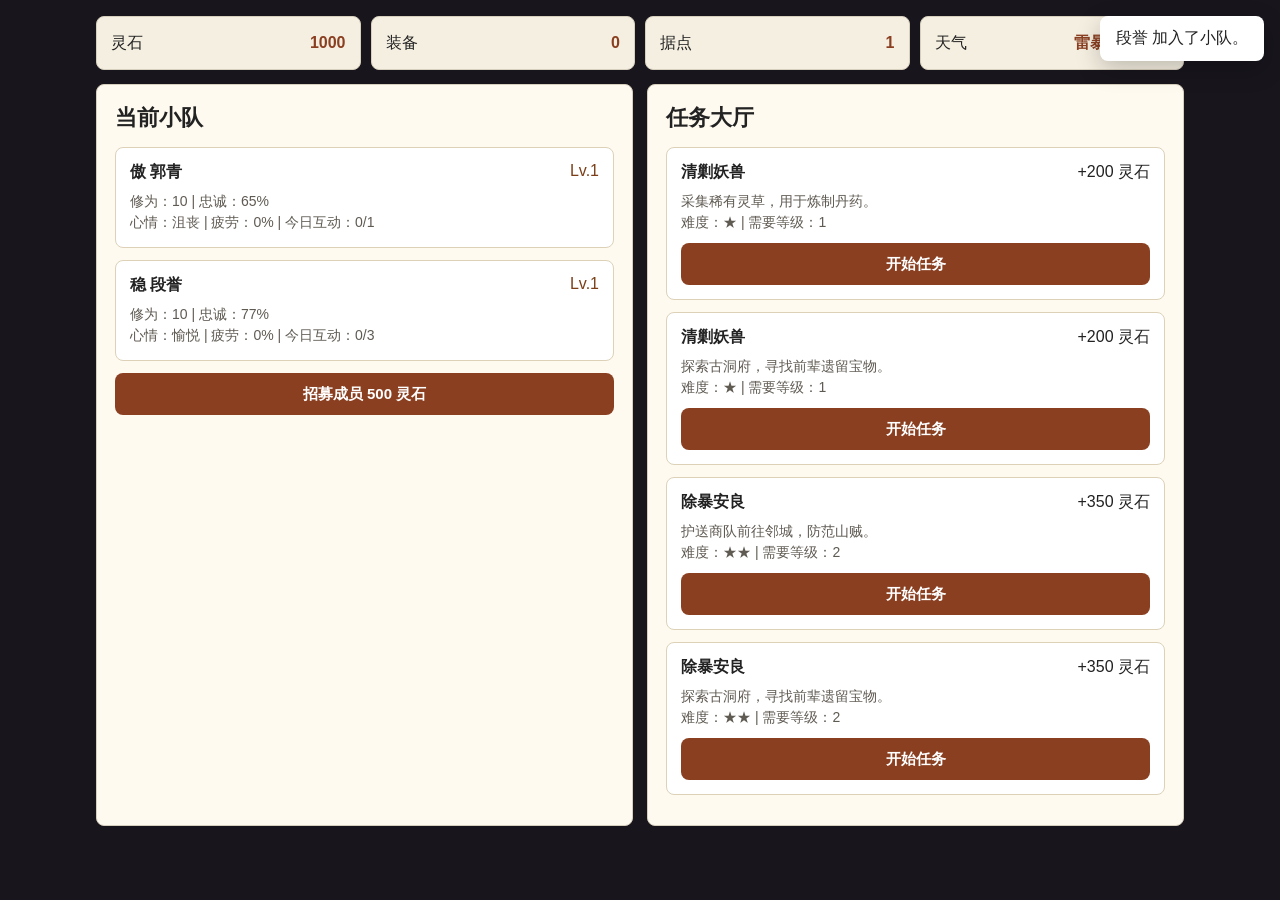
==== commit f719ba4f: "Replace repo with cultivation squad playable demo" ====
--- a/index.html
+++ b/index.html
@@ -1,204 +1,50 @@
-<!doctype html>
+<!DOCTYPE html>
 <html lang="zh-CN">
 <head>
-<meta charset="utf-8">
-<meta name="viewport" content="width=device-width,initial-scale=1,viewport-fit=cover">
-<title>问道浮生 · v12 试玩版</title>
-<style>
-:root{--paper:#f2eadb;--paper2:#eadfcd;--ink:#2b302c;--muted:#746f63;--red:#843a31;--red2:#5f2823;--green:#50675a;--line:#c6b89f;--gold:#9b743a;--safe-bottom:env(safe-area-inset-bottom,0px)}
-*{box-sizing:border-box}html,body{height:100%;overflow:hidden}body{margin:0;background:#17201c;color:var(--ink);font-family:"Microsoft YaHei","PingFang SC",sans-serif}button,input,select{font:inherit}button{cursor:pointer;-webkit-tap-highlight-color:transparent}button:disabled{opacity:.45;cursor:not-allowed}
-.app{width:min(100vw,720px);height:100dvh;margin:auto;background:var(--paper);overflow:hidden}
-.start{height:100%;overflow:auto;padding:28px 18px calc(24px + var(--safe-bottom))}.start h1{margin:0;color:var(--red);font:700 32px/1.1 serif}.version{display:inline-block;margin-left:6px;padding:2px 7px;border:1px solid var(--line);border-radius:99px;background:#fff9ed;color:var(--green);font:700 11px/1.2 "Microsoft YaHei","PingFang SC",sans-serif;vertical-align:middle}.start-intro{margin:10px 0 16px;color:var(--muted);font-size:14px;line-height:1.8}
-.form-card,.branch,.card,.choice,.modal{border:1px solid var(--line);border-radius:8px;background:#fff9ed}.form-card{padding:14px}.field{margin-bottom:12px}.field label{display:block;margin-bottom:6px;color:var(--green);font-size:13px;font-weight:700}.field input,.field select{width:100%;height:44px;padding:0 11px;border:1px solid #9b907d;border-radius:7px;background:#fffaf0;color:var(--ink)}.field small{display:block;margin-top:5px;color:var(--muted);font-size:11px;line-height:1.5}
-.branch-grid{display:grid;grid-template-columns:1fr 1fr;gap:8px}.branch{min-height:70px;padding:9px;text-align:left}.branch.active{border-color:var(--red);background:#ead2c8}.branch.locked{opacity:.52;filter:grayscale(.35)}.branch b{display:block;color:var(--red2)}.branch small{color:var(--muted);line-height:1.45}.main-btn{min-height:48px;padding:10px 14px;border:1px solid #958a77;border-radius:7px;background:#fffaf0;color:var(--ink);font-weight:700}.primary{border-color:var(--red)!important;background:var(--red)!important;color:#fff!important}.wide{width:100%}.start-actions{display:grid;gap:9px;margin-top:13px}
-.game{display:none;height:100%;grid-template-rows:auto auto 1fr auto;overflow:hidden}.game.active{display:grid}.top{display:flex;justify-content:space-between;align-items:center;gap:10px;padding:11px 14px 8px;border-bottom:1px solid var(--line);background:#efe5d2}.brand h1{margin:0;color:var(--red);font:700 24px/1.1 serif}.brand p{margin:3px 0 0;color:var(--muted);font-size:11px}.menu{width:38px;height:38px;border:1px solid var(--line);border-radius:50%;background:#fff9ed;color:var(--red);font-weight:700}
-.status{display:flex;gap:5px;padding:7px 10px;border-bottom:1px solid var(--line);background:var(--paper2);overflow:hidden}.pill{flex:1 1 0;min-width:0;padding:4px 5px;border:1px solid #c9bda7;border-radius:99px;background:#fff8eb;text-align:center;white-space:nowrap}.pill.danger{background:#ead0c6}.pill b{color:var(--red2);font-size:12px}.pill span{margin-left:2px;color:var(--muted);font-size:9px}
-.main{min-height:0;display:grid;grid-template-rows:minmax(0,1fr) auto;overflow:hidden}.read{min-height:0;padding:13px 14px 8px;overflow:auto;background:#f8f0e3}.meta{display:flex;justify-content:space-between;gap:8px;margin-bottom:8px;color:var(--gold);font-size:11px}.read h2{margin:0 0 9px;color:var(--red2);font:600 24px/1.2 serif}.story{color:#444941;font-size:15px;line-height:1.72;white-space:pre-line}.summary{margin-top:12px;padding:9px 10px;border-left:3px solid var(--green);background:#ede3d1;color:#4f5b52;font-size:13px;line-height:1.55}.summary b{color:var(--green)}
-.choices{padding:8px 12px 9px;border-top:1px solid var(--line);background:#f2eadb;max-height:42dvh;overflow:auto}.choice{width:100%;display:grid;grid-template-columns:38px 1fr auto;gap:9px;align-items:center;min-height:50px;margin-bottom:7px;padding:8px 9px;text-align:left}.choice:last-child{margin-bottom:0}.choice:active{background:#f3e3d1}.icon{display:grid;place-items:center;width:36px;height:36px;border:1px solid #b9a98c;border-radius:8px;background:#f1e4d2;color:var(--red2);font-weight:700}.choice strong{display:block;color:var(--red2);font-size:14px}.choice small{display:block;margin-top:2px;color:var(--muted);font-size:11px;line-height:1.35}.cost{color:var(--green);font-size:11px;white-space:nowrap;font-style:normal}
-.tabs{display:grid;grid-template-columns:repeat(5,1fr);gap:5px;padding:7px 10px calc(8px + var(--safe-bottom));border-top:1px solid var(--line);background:#ded2bd}.tab{position:relative;min-height:38px;border:1px solid #9c8f78;border-radius:8px;background:#fff9ed;color:var(--ink);font-size:12px;font-weight:700}.tab.active{border-color:var(--red);background:#ead2c8;color:var(--red2)}.dot{position:absolute;top:-5px;right:-4px;min-width:16px;height:16px;border:2px solid #ded2bd;border-radius:9px;background:#b52e28;color:#fff;font:700 9px/12px sans-serif}
-.card{margin-bottom:8px;padding:10px}.card b{display:block;margin-bottom:4px;color:var(--red2)}.card small{display:block;color:var(--muted);line-height:1.5}.grid2{display:grid;grid-template-columns:1fr 1fr;gap:8px}.attrs{display:grid;grid-template-columns:repeat(3,1fr);gap:6px}.attr{padding:7px 5px;border:1px solid #d0c0a7;border-radius:7px;background:#fff9ed;text-align:center}.attr b{display:block;color:var(--red2)}.attr span{font-size:10px;color:var(--muted)}
-.factor{display:grid;grid-template-columns:52px 1fr;gap:8px;margin-bottom:6px;font-size:12px;line-height:1.45}.factor span{color:#fff;text-align:center;border-radius:99px;padding:2px 6px;background:var(--green)}.factor.minus span{background:var(--red)}
-.overlay{position:fixed;inset:0;z-index:30;display:none;align-items:center;justify-content:center;padding:18px;background:rgba(20,25,22,.48);backdrop-filter:blur(6px)}.overlay.open{display:flex}.modal{width:min(92vw,560px);max-height:82dvh;overflow:auto;padding:16px;background:var(--paper)}.modal h2{margin:0 0 9px;color:var(--red2);font:600 22px serif}.modal-actions{display:grid;gap:8px;margin-top:12px}.toast{position:fixed;z-index:40;left:50%;bottom:calc(88px + var(--safe-bottom));transform:translate(-50%,20px);width:min(88vw,480px);padding:11px 14px;border-radius:8px;background:rgba(40,44,41,.95);color:#fff;text-align:center;font-size:13px;opacity:0;pointer-events:none;transition:.2s}.toast.show{opacity:1;transform:translate(-50%,0)}
-@media(max-height:700px){.brand h1{font-size:21px}.story{font-size:14px;line-height:1.62}.read{padding-top:10px}.read h2{font-size:21px;margin-bottom:6px}.summary{margin-top:9px;padding:7px 9px;font-size:12px}.choice{min-height:46px}.choice small{display:none}}
-@media(max-width:430px){.branch-grid,.grid2{grid-template-columns:1fr}}
-</style>
+    <meta charset="UTF-8">
+    <meta name="viewport" content="width=device-width, initial-scale=1.0">
+    <title>修行小队 - 据点养成</title>
+    <link rel="stylesheet" href="styles.css">
 </head>
 <body>
-<main class="app">
-  <section class="start" id="start">
-    <h1>问道浮生 <span class="version">v12 试玩版</span></h1>
-    <p class="start-intro">v12 使用布局二版：阅读区更大，选项贴近剧情。内容上增加人物选择和轻交互，前期仍以买建筑、经营、修行和北坡首战为体验闭环。</p>
-    <div class="form-card">
-      <div class="field"><label for="nameInput">名字或道号</label><input id="nameInput" maxlength="8" placeholder="例如：云归"></div>
-      <div class="field"><label for="genderInput">性别</label><select id="genderInput"><option value="male">男</option><option value="female">女</option></select></div>
-      <div class="field"><label for="loveInput">情感倾向</label><select id="loveInput"><option value="male">男</option><option value="female">女</option><option value="bi">双</option><option value="unknown">暂不清楚</option></select><small>只影响恋爱可能，不影响友情、合作、雇佣和师友关系。</small></div>
-      <div class="field"><label>初始成长方向</label><div class="branch-grid" id="careerGrid"></div></div>
-      <div class="field"><label>细分方向</label><div class="branch-grid" id="branchGrid"></div><small>灰色隐藏职业只展示存在感，后续事件解锁。</small></div>
-    </div>
-    <div class="start-actions"><button class="main-btn primary wide" id="newGame">开始 v12 体验</button><button class="main-btn wide" id="continueGame" style="display:none">继续自动存档</button><button class="main-btn wide" id="clearSave">清除自动存档</button></div>
-  </section>
-  <section class="game" id="game">
-    <header class="top"><div class="brand"><h1>问道浮生 <span class="version">v12</span></h1><p id="subtitle"></p></div><button class="menu" id="saveBtn">存</button></header>
-    <section class="status" id="status"></section>
-    <section class="main">
-      <article class="read"><div class="meta"><span id="place"></span><span id="meta"></span></div><h2 id="title"></h2><div class="story" id="story"></div><div class="summary"><b id="summaryTitle"></b><span id="summaryText"></span></div></article>
-      <section class="choices" id="choices"></section>
-    </section>
-    <nav class="tabs"><button class="tab active" data-tab="action">行动<span class="dot" id="actionDot">!</span></button><button class="tab" data-tab="manage">经营<span class="dot" id="manageDot">!</span></button><button class="tab" data-tab="bag">背包</button><button class="tab" data-tab="person">人物</button><button class="tab" data-tab="record">记录</button></nav>
-  </section>
-</main>
-<div class="overlay" id="overlay"><div class="modal" id="modal"></div></div>
-<div class="toast" id="toast"></div>
-<script>
-const SAVE_KEY="wendao-fusheng-v12";
-const VERSION="v12 试玩版";
-const $=id=>document.getElementById(id);
-const careers={
-  soldier:{name:"兵修",desc:"正面对抗、护卫、狩猎、守店。",branches:["灵剑","狂刀","枪神","棍舞","拳客"],hidden:["兽兵：地武/海灵/天幕"],attrs:{hp:88,physical:18,magic:6,defense:14,wisdom:10,stealth:10,social:11,body:18,mind:12}},
-  mage:{name:"法修",desc:"灵力推演、术法、异常调查。",branches:["焚烬","幽溟","苍雷"],hidden:["兽语者","疗愈者"],attrs:{hp:76,physical:8,magic:18,defense:8,wisdom:18,stealth:10,social:12,body:11,mind:17}},
-  shadow:{name:"影修",desc:"潜入、追踪、情报、先手处理。",branches:["隐弓","咒刃"],hidden:["伪装者"],attrs:{hp:80,physical:13,magic:8,defense:9,wisdom:14,stealth:19,social:13,body:13,mind:15}}
-};
-const peopleBase={
-  shen:{name:"沈祈",role:"药行跑腿",tag:"谨慎",desc:"常见外伤病人，知道药行和城外伤势的消息。"},
-  luo:{name:"老罗",role:"脚夫头",tag:"市井",desc:"熟悉南市短工、粮价和空铺门路。"},
-  qin:{name:"秦照",role:"巡检司文书",tag:"规矩",desc:"知道城门、巡查和北坡禁令的边角消息。"},
-  yan:{name:"燕娘",role:"茶摊老板",tag:"消息",desc:"能听到商队、伙计、客人和旧案传闻。"}
-};
-const buildings={
-  courtyard:{name:"小院",cost:150,stockName:"家用物资",buyCost:14,use:0,base:0,desc:"安稳住处",bonus:"每日健康恢复更稳定。"},
-  restaurant:{name:"饭馆",cost:175,stockName:"食材",buyCost:18,use:4,base:24,desc:"饭食生意",bonus:"消耗食材换铜钱，客人会带来市井消息。"},
-  teahouse:{name:"茶馆",cost:165,stockName:"茶叶",buyCost:16,use:3,base:21,desc:"消息生意",bonus:"情报收益高，容易触发人物交互。"},
-  medicine:{name:"药铺",cost:195,stockName:"药材",buyCost:22,use:2,base:27,desc:"伤病生意",bonus:"治疗方便，容易接触异常伤势。"},
-  weapon:{name:"武器铺",cost:210,stockName:"铁料",buyCost:24,use:2,base:30,desc:"修士和护卫常来",bonus:"更容易触发护卫和兵修事件。"},
-  bookshop:{name:"书斋",cost:185,stockName:"纸墨",buyCost:18,use:2,base:20,desc:"账簿经文",bonus:"灵智成长和调查更稳定。"}
-};
-let chosenCareer="soldier",chosenBranch="灵剑",state=null,toastTimer=null;
-function random(a){return a[Math.floor(Math.random()*a.length)]}
-function esc(s){return String(s).replace(/[&<>"']/g,m=>({"&":"&amp;","<":"&lt;",">":"&gt;",'"':"&quot;","'":"&#39;"}[m]))}
-function save(){if(state)localStorage.setItem(SAVE_KEY,JSON.stringify(state))}
-function load(){try{return JSON.parse(localStorage.getItem(SAVE_KEY)||"null")}catch{return null}}
-function toast(t){$("toast").textContent=t;$("toast").classList.add("show");clearTimeout(toastTimer);toastTimer=setTimeout(()=>$("toast").classList.remove("show"),1500)}
-function log(t){state.log.unshift(t);state.log=state.log.slice(0,14)}
-function showModal(html){$("modal").innerHTML=html;$("overlay").classList.add("open")}
-function closeModal(){$("overlay").classList.remove("open")}
-function setScene(o){Object.assign(state.scene,o)}
-function choice(icon,title,desc,cost,fn,disabled=false){return`<button class="choice" onclick="${fn}" ${disabled?"disabled":""}><span class="icon">${icon}</span><span><strong>${title}</strong><small>${desc}</small></span><em class="cost">${cost}</em></button>`}
-function freshState(){
-  const c=careers[chosenCareer];
-  return {player:{name:$("nameInput").value.trim()||"无名客",gender:$("genderInput").value,love:$("loveInput").value,career:chosenCareer,careerName:c.name,branch:chosenBranch},mode:"prologue",prologue:0,pending:null,route:"未定",day:1,ap:5,coin:72,food:8,health:88,realm:"凡身",qi:10,spirit:1,tab:"action",activePerson:null,companion:null,known:{},buildings:[],activeBuilding:null,business:{},employees:[],items:["干粮 x2"],flags:{heardBeast:false,inspectedSlope:false,battleDone:false,gameOver:false},attrs:{...c.attrs},scene:{place:"青石城外 · 城门",meta:"序章第1/10回",title:"城门将闭",story:"暮色压在青石城外，城门口排着赶路人。\n\n一名药行青年被守门兵拦下，说通行钱少了四枚。旁边脚夫老罗骂了句晦气，茶摊燕娘则像什么都听见了，却只低头添水。\n\n这一步会决定你是否和沈祈有后续交集。",summaryTitle:"关键分叉：",summary:"帮他、旁观或独自入城，后续人物线会不同。"},log:["你抵达青石城外。"],saveVersion:VERSION};
-}
-function addPerson(id,trust=1,close=0){if(!state.known[id])state.known[id]={...peopleBase[id],trust,close,conflict:0,last:peopleBase[id].desc};else{state.known[id].trust+=trust;state.known[id].close+=close}}
-function renderCareer(){
-  $("careerGrid").innerHTML=Object.entries(careers).map(([id,c])=>`<button class="branch ${chosenCareer===id?"active":""}" data-career="${id}"><b>${c.name}</b><small>${c.desc}</small></button>`).join("");
-  $("careerGrid").querySelectorAll("[data-career]").forEach(b=>b.onclick=()=>{chosenCareer=b.dataset.career;chosenBranch=careers[chosenCareer].branches[0];renderCareer()});
-  const c=careers[chosenCareer];
-  $("branchGrid").innerHTML=c.branches.map(x=>`<button class="branch ${chosenBranch===x?"active":""}" data-branch="${x}"><b>${x}</b><small>本次体验可选。</small></button>`).join("")+c.hidden.map(x=>`<button class="branch locked" disabled><b>${x}</b><small>隐藏职业，后续解锁。</small></button>`).join("");
-  $("branchGrid").querySelectorAll("[data-branch]").forEach(b=>b.onclick=()=>{chosenBranch=b.dataset.branch;renderCareer()});
-}
-function begin(){state=freshState();$("start").style.display="none";$("game").classList.add("active");render()}
-function enterLoaded(s){state=s;$("start").style.display="none";$("game").classList.add("active");render()}
-function spendAp(n=1){if(state.ap<n){toast("行动力不足");return false}state.ap-=n;return true}
-function afterPrologue(r){state.pending=r;setScene({place:r.place,meta:`序章第${state.prologue+1}/10回 · 结果`,title:r.title,story:r.story,summaryTitle:"选择结果：",summary:r.summary});log(`序章：${r.summary}`);render()}
-function continuePrologue(){state.pending=null;state.prologue++;if(state.prologue>=10){finishPrologue();return}render()}
-function choosePrologue(k){
-  if(state.prologue===0){
-    if(k==="help"){state.coin-=4;addPerson("shen",8,3);state.companion="shen";afterPrologue({place:"青石城外 · 城门",title:"替沈祈补钱",story:"你替药行青年补上四枚铜钱。守门兵收钱放人，他压低声音说自己叫沈祈。\n\n他没有立刻变成亲近的人，只是记住了你在城门前伸过手。",summary:"铜钱 -4，认识沈祈，沈祈信任 +8。"});return}
-    if(k==="watch"){state.attrs.wisdom++;addPerson("shen",2,0);addPerson("qin",1,0);afterPrologue({place:"青石城外 · 城门",title:"先看清局势",story:"你没有插手，只记下守门兵索钱的手法。巡检司文书秦照从旁经过，也看见了这一幕。\n\n沈祈回头看你一眼，大概知道你没有完全置身事外。",summary:"灵智 +1，认识沈祈和秦照，但关系很浅。"});return}
-    addPerson("luo",3,1);state.coin+=2;afterPrologue({place:"青石城外 · 侧门",title:"跟着脚夫入城",story:"你没有停留，跟着脚夫老罗从侧门挤进城。身后的争执被城门声吞没。\n\n从这一刻起，你不会被强行写进沈祈的共同生活线。",summary:"铜钱 +2，认识老罗，进入独行/市井线。"});return
-  }
-  if(k==="money"){state.coin+=18;state.route="经营";addPerson("luo",1,0);afterPrologue({place:"青石城 · 南市",title:"短工与空铺",story:"你在南市搬账箱，掌柜当场结钱。老罗顺口告诉你，东街有两间空铺，门板旧，价钱却还算能谈。",summary:"铜钱 +18，老罗信任 +1，经营路线加深。"});return}
-  if(k==="food"){state.food+=4;state.health=Math.min(100,state.health+2);afterPrologue({place:"青石城 · 粮铺后巷",title:"换来陈粮",story:"你替粮铺搬湿袋，换回几份陈粮。米不香，但足以让今晚不那么难熬。",summary:"食物 +4，健康 +2。"});return}
-  if(k==="cultivate"){state.qi=Math.min(100,state.qi+10);state.attrs.mind++;afterPrologue({place:"青石城 · 破庙",title:"破庙灵息",story:"破庙后的泥地还软，你盘坐在石阶上吐纳。灵气很细，却确实顺着经脉走了一圈。",summary:"修为 +10，心性 +1。"});return}
-  if(k==="talk"){addPerson(random(["luo","yan","qin"]),2,1);state.attrs.social++;afterPrologue({place:"青石城 · 茶摊",title:"茶摊半碗热水",story:"你在燕娘的茶摊坐了一会儿。有人谈粮价，有人谈北坡兽影，也有人把王子旧案当闲话说。\n\n你现在还够不到那种大事，但能先认识说话有用的人。",summary:"随机认识或加深一名 NPC，社交 +1。"});return}
-  state.coin+=26;state.health-=8;state.items.push("腥气木刺 x1");afterPrologue({place:"青石城 · 城墙根",title:"夜搬私货",story:"你替人搬了几箱不愿见光的货。钱给得快，手背却被木刺划开，箱缝里有淡淡腥气。",summary:"铜钱 +26，健康 -8，获得腥气木刺。"});return
-}
-function prologueInfo(){
-  const solo=!state.known.shen||state.companion!=="shen";
-  const titles=["城中第一夜","南市找活","屋檐下的雨","茶摊传闻","空铺门板","破庙灵息","药行外伤","账房算盘","城外风声","入城定计"];
-  const i=state.prologue;
-  const story=solo?[
-    "你独自挤进便宜通铺，隔壁脚夫磨牙，窗缝里灌进冷风。老罗说南市明早有活，燕娘说茶摊也缺人搬水。",
-    "南市清早就有人招短工。你可以攒钱，也可以先去听茶摊消息。",
-    "雨落下来，屋顶漏水。你得决定先顾身体，还是继续攒钱。",
-    "茶摊有人谈北坡，也有人谈十年前王子旧案。后者离你太远，前者可能离饭碗更近。",
-    "你看见几处空铺，门板旧，却比通铺更像未来。",
-    "破庙后有一丝灵气。没人替你守门，但也没人打扰你。",
-    "药行门口抬进一个外伤护卫。你不认识沈祈，只能从伙计嘴里听到半句。",
-    "账房缺临时人手。算对有钱，算错扣钱。",
-    "城外风里有兽腥，老猎户说北坡别去。",
-    "十日过去，你摸清青石城最浅的一层：短工能活，产业才能喘气。"][i]:
-    ["你和沈祈暂住同一条旧巷。他没有把相识当亲近，只在门口留了半块干饼。","沈祈问你要不要一起找活，但不会替你决定。","雨落下来，沈祈的药包被淋湿。他沉默地摊开药材。","茶摊有人谈北坡，沈祈听得很认真。","你看见几处空铺，沈祈说药行掌柜也提过这些地方。","破庙后有一丝灵气。沈祈守在庙外，没有催你。","药行抬进一个外伤护卫，伤口不像刀，也不像普通野兽。","账房缺临时人手，沈祈说会算账的人更容易买下铺子。","城外风里有兽腥，沈祈提醒你：想查，也先有退路。","十日过去，沈祈只是你选择出来的合作者，不是系统指定的伴侣。"][i];
-  return {title:titles[i],story};
-}
-function syncScene(){
-  if(state.mode==="prologue"&&!state.pending){
-    if(state.prologue===0){setScene({place:"青石城外 · 城门",meta:"序章第1/10回",title:"城门将闭",story:"暮色压在青石城外，城门口排着赶路人。\n\n一名药行青年被守门兵拦下，说通行钱少了四枚。旁边脚夫老罗骂了句晦气，茶摊燕娘则像什么都听见了，却只低头添水。\n\n这一步会决定你是否和沈祈有后续交集。",summaryTitle:"关键分叉：",summary:"帮他、旁观或独自入城，后续人物线会不同。"});return}
-    const p=prologueInfo();setScene({place:"青石城 · 序章",meta:`序章第${state.prologue+1}/10回`,title:p.title,story:p.story,summaryTitle:"序章选择：",summary:"每回合结果会改变资源、人脉或路线，不强行固定伴侣。"});
-  }
-}
-function finishPrologue(){state.mode="free";state.day=1;state.ap=5;if(state.companion==="shen"&&state.known.shen)state.known.shen.income=8+Math.floor(state.known.shen.trust/8);setScene({place:"青石城 · 旧巷",meta:"自由生活第1日",title:"先买下一处地方",story:"十日过去，你已经知道青石城最浅的规则：短工能活，产业才能让人有余地。\n\n远处的王子旧案仍是茶摊谈资。现在与你最有关的是第一张契书、第一批库存和第一个愿意帮你做事的人。",summaryTitle:"阶段主线：",summary:"买下第一处建筑；可以继续结识人物、经营和准备北坡首战。"});render()}
-function render(){
-  if(!state)return;syncScene();
-  $("status").innerHTML=[["铜钱",state.coin],["食物",state.food],["健康",state.health],["行动",state.mode==="prologue"?"序":`${state.ap}/5`],["境界",state.realm],["灵石",state.spirit]].map(([l,v])=>`<div class="pill ${l==="健康"&&state.health<35?"danger":""}"><b>${v}</b><span>${l}</span></div>`).join("");
-  $("subtitle").textContent=state.mode==="prologue"?`序章第${Math.min(10,state.prologue+1)}回 · ${state.player.careerName}/${state.player.branch}`:`浮生1年1月${state.day}日 · ${state.player.careerName}/${state.player.branch}`;
-  $("place").textContent=state.scene.place;$("meta").textContent=state.scene.meta;$("title").textContent=state.scene.title;$("story").textContent=state.scene.story;$("summaryTitle").textContent=state.scene.summaryTitle;$("summaryText").textContent=state.scene.summary;
-  $("actionDot").style.display=state.mode==="prologue"||state.flags.heardBeast&&!state.flags.battleDone?"":"none";$("manageDot").style.display=state.mode==="free"?"":"none";
-  document.querySelectorAll(".tab").forEach(b=>b.classList.toggle("active",b.dataset.tab===state.tab));
-  $("choices").innerHTML=renderChoices();save();
-}
-function setTab(t){if(state.mode==="prologue")t="action";state.tab=t;render()}
-function renderChoices(){if(state.mode==="prologue")return renderPrologueChoices();if(state.tab==="action")return renderAction();if(state.tab==="manage")return renderManage();if(state.tab==="bag")return renderBag();if(state.tab==="person")return renderPeople();return renderRecord()}
-function renderPrologueChoices(){
-  if(state.pending)return choice("续","继续下一回合","结果已经记录，进入下一段。","继续","continuePrologue()");
-  if(state.prologue===0)return choice("帮","替他补上四枚铜钱","认识沈祈，建立初始信任。","-4钱","choosePrologue('help')")+choice("看","先观察守门兵","认识沈祈和秦照，但关系很浅。","灵智+","choosePrologue('watch')")+choice("走","跟脚夫从侧门入城","进入独行/市井线，不强制沈祈后续。","+2钱","choosePrologue('ignore')");
-  return choice("钱","优先攒钱","接短工、记空铺，更快买建筑。","+18钱","choosePrologue('money')")+choice("粮","先顾温饱","换粮、保健康。","+4粮","choosePrologue('food')")+choice("修","抓住灵息","修为与心性提高。","+10修","choosePrologue('cultivate')")+choice("人","打听人和事","随机认识或加深一名 NPC。","社交+","choosePrologue('talk')")+choice("险","接危险快钱","钱更多，但健康下降。","+26钱","choosePrologue('risk')");
-}
-function continuePrologue(){state.pending=null;state.prologue++;if(state.prologue>=10)finishPrologue();else render()}
-function renderAction(){
-  if(state.flags.gameOver)return`<div class="card"><b>旅途终止</b><small>健康归零，无法继续行动。</small></div>`;
-  if(state.stage==="battle")return renderBattle();
-  return choice("工","南市短工","搬货、记账、听见空铺消息。","+30钱","doAction('work')")+choice("修","旧屋吐纳","修为 +12，心性 +1。","+12修","doAction('cultivate')")+choice("粮","市集买粮","不消耗行动力，花 12 铜钱买 6 食物。","0行动","doAction('buyFood')")+choice("人","找人说话","选择具体人物互动，不消耗行动力。","0行动","openTalkChoices()")+(state.flags.heardBeast&&!state.flags.battleDone?choice("探","观察北坡地形","首战获得地形优势。","1行动","inspectSlope()",state.flags.inspectedSlope)+choice("战","前往北坡废亭","触发首战。","1行动","goBattle()"):"")+choice("日","结束一天","弹出每日结算。","结算","nextDay()");
-}
-function doAction(t){
-  if(t==="buyFood"){if(state.coin<12){toast("买粮需要 12 铜钱");return}state.coin-=12;state.food+=6;setScene({place:"青石城 · 市集",meta:"买粮 · 0行动",title:"把粮袋重新扎紧",story:"你在粮摊前挑了不发霉的陈米，又添了几张粗饼。\n\n钱袋轻了些，但今晚不用空着肚子睡。",summaryTitle:"生活反馈：",summary:"铜钱 -12，食物 +6。"});log("市集：买粮，铜钱 -12，食物 +6。");render();return}
-  if(!spendAp())return;
-  if(t==="work"){state.coin+=30;state.attrs.social++;addPerson("luo",1,0);setScene({place:"青石城 · 南市",meta:"白日 · 短工",title:"汗水换来的三十枚钱",story:"你替布铺搬货，又帮酒肆卸下两坛酸酒。\n\n老罗拍了拍空铺门板，说东街那间饭馆旧是旧，但灶台还能用。",summaryTitle:"获得：",summary:"铜钱 +30，社交 +1，老罗信任 +1。"});log("短工：铜钱 +30，社交 +1，老罗信任 +1。")}
-  if(t==="cultivate"){state.qi=Math.min(100,state.qi+12);state.attrs.mind++;if(state.qi>=100)state.realm="感气边缘";setScene({place:"青石城 · 旧屋",meta:"夜里 · 吐纳",title:"屋檐下的灵息",story:"你在漏风的旧屋里吐纳，气息从胸口压到指尖。\n\n它仍微弱，却已经能在危险来临前提醒你。",summaryTitle:"修行反馈：",summary:`修为 +12，心性 +1，当前 ${state.qi}/100。`});log(`修行：修为 +12，心性 +1。`)}
-  render();
-}
-function openTalkChoices(){state.tab="person";setScene({place:"青石城 · 人物",meta:"交互 · 选择对象",title:"今晚找谁说话",story:"人与人的关系不会只靠一个数值决定。\n\n你可以找熟人问消息，也可以去茶摊认识新的人。不同人物会提供不同方向：药行、短工、巡检、茶摊、经营。",summaryTitle:"人物交互：",summary:"选择一个对象，进行一次不消耗行动力的轻交互。"});render()}
-function talkTo(id,topic){
-  addPerson(id,1,topic==="gift"?2:1);const p=state.known[id];
-  let text="",gain="";
-  if(topic==="news"){text=`${p.name}把今日听见的消息拣重要的告诉你。${id==="shen"?"药行又来了兽爪外伤。":id==="luo"?"东街空铺还能压价。":id==="qin"?"巡检司近日不许人夜入北坡。":"茶摊客人说北坡雾里有低吼。"}`;gain="获得见闻，信任 +1。";if(id==="yan"||id==="shen")state.flags.heardBeast=true}
-  if(topic==="ask"){text=`你向${p.name}请教青石城的规矩。对方没有全说透，却给你指出一个少踩坑的方向。`;state.attrs.social++;gain="社交 +1，亲近 +1。"}
-  if(topic==="gift"){if(state.food<=1){toast("食物不足");return}state.food--;text=`你分给${p.name}一份干粮。东西不贵，但人在青石城记得住这种小事。`;gain="食物 -1，亲近 +2。"}
-  p.last=text;setScene({place:`青石城 · ${p.name}`,meta:"人物交互 · 0行动",title:`与${p.name}交谈`,story:text,summaryTitle:"人物反馈：",summary:gain});log(`人物：与${p.name}交互。${gain}`);render();
-}
-function renderPeople(){
-  const ids=Object.keys(state.known);
-  const known=ids.length?ids.map(id=>{const p=state.known[id];return`<div class="card"><b>${p.name}｜${p.role}</b><small>${p.desc}<br>信任 ${p.trust}｜亲近 ${p.close}｜分歧 ${p.conflict}<br>${p.last||""}</small></div>`+choice("问",`问${p.name}消息`,"获得对应方向见闻。","0行动",`talkTo('${id}','news')`)+choice("谈",`向${p.name}请教`,"社交 +1，关系小幅推进。","0行动",`talkTo('${id}','ask')`)+choice("赠",`分给${p.name}干粮`,"食物 -1，亲近 +2。","0行动",`talkTo('${id}','gift')`)}).join(""):`<div class="card"><b>暂未认识人物</b><small>去行动页找人说话，或在序章选择打听人和事。</small></div>`;
-  return known+`<div class="card"><b>可认识的人</b><small>沈祈：药行消息。老罗：短工和空铺。秦照：巡检司规矩。燕娘：茶摊传闻。</small></div>`+choice("茶","去茶摊坐一会儿","随机认识或加深一名人物。","0行动","meetRandomPerson()");
-}
-function meetRandomPerson(){const id=random(["shen","luo","qin","yan"]);addPerson(id,2,1);setScene({place:"青石城 · 茶摊",meta:"人物 · 新交集",title:`遇见${peopleBase[id].name}`,story:`你在茶摊坐了一会儿，${peopleBase[id].name}正好也在。\n\n${peopleBase[id].desc}`,summaryTitle:"人物反馈：",summary:`认识或加深${peopleBase[id].name}，信任 +2，亲近 +1。`});log(`人物：茶摊遇见${peopleBase[id].name}。`);render()}
-function buyBuilding(id){const b=buildings[id];if(state.buildings.includes(id)){state.activeBuilding=id;toast(`已切换到${b.name}`);render();return}if(state.coin<b.cost){toast(`需要 ${b.cost} 铜钱`);return}state.coin-=b.cost;state.buildings.push(id);state.activeBuilding=id;state.business[id]={level:1,reputation:1,stock:id==="courtyard"?0:8,employees:[],last:"刚买下，还没有正式开张。"};setScene({place:`青石城 · ${b.name}`,meta:"傍晚 · 契书到手",title:`买下${b.name}`,story:"你按下指印，旧木桌上的契书终于归到你名下。\n\n它不是一串数字，而是你在乱世里第一块能慢慢经营的地方。",summaryTitle:"产业获得：",summary:`${b.bonus} 可继续购买其他建筑。`});log(`产业：买下${b.name}。`);render()}
-function renderManage(){return`<div class="grid2">${Object.entries(buildings).map(([id,b])=>`<button class="branch ${state.activeBuilding===id?"active":""}" onclick="buyBuilding('${id}')"><b>${state.buildings.includes(id)?"切换":"购买"}${b.name}</b><small>${state.buildings.includes(id)?businessText(id):`${b.cost} 铜钱｜${b.desc}`}</small></button>`).join("")}</div>${state.activeBuilding?renderActiveBusiness():"<div class='card'><b>经营说明</b><small>可以买多处建筑，独立库存。缺货会停业，伙计每日发工资。</small></div>"}`}
-function businessText(id){const b=state.business[id],bd=buildings[id];return id==="courtyard"?`已拥有｜${bd.bonus}`:`库存 ${b.stock} ${bd.stockName}｜口碑 ${b.reputation}｜伙计 ${b.employees.length}`}
-function renderActiveBusiness(){const id=state.activeBuilding,b=state.business[id],bd=buildings[id];return`<div class="card"><b>${bd.name}状态</b><small>${businessText(id)}<br>${b.last}</small></div>`+choice("扫","打理门面","口碑 +1，社交 +1。","1行动","manageAction('tidy')")+choice("货",id==="courtyard"?"整理住处":"采购库存",id==="courtyard"?"食物 +3。":`花 ${bd.buyCost} 铜钱补 ${bd.stockName}。`,"1行动","manageAction('stock')")+choice("雇","招募伙计","花 20 铜钱，获得有性格的员工。","1行动","manageAction('recruit')")}
-function manageAction(t){if(!state.activeBuilding){toast("先买建筑");return}if(!spendAp())return;const id=state.activeBuilding,b=state.business[id],bd=buildings[id];if(t==="tidy"){b.reputation++;state.attrs.social++;setScene({place:`青石城 · ${bd.name}`,meta:"经营 · 打理",title:"亲自打理门面",story:"你擦净门板，重新摆放桌案。路过的人不一定进来，却会多看一眼。",summaryTitle:"经营反馈：",summary:"口碑 +1，社交 +1。"});log(`经营：打理${bd.name}。`)}if(t==="stock"){if(id==="courtyard"){state.food+=3;setScene({place:"青石城 · 小院",meta:"经营 · 整理",title:"把旧屋变成家",story:"你修补窗缝，把角落清出来放粮。地方仍小，却已经比通铺安稳。",summaryTitle:"居住反馈：",summary:"食物 +3，小院每日恢复健康。"});log("小院：整理住处，食物 +3。");render();return}if(state.coin<bd.buyCost){state.ap++;toast(`补货需要 ${bd.buyCost} 铜钱`);return}state.coin-=bd.buyCost;b.stock+=10;setScene({place:`青石城 · ${bd.name}`,meta:"经营 · 补货",title:`补进${bd.stockName}`,story:`你跑了两处摊位，压价、验货、记账。\n\n${bd.stockName}堆上货架，明日才有正常生意。`,summaryTitle:"经营反馈：",summary:`铜钱 -${bd.buyCost}，${bd.stockName} +10。`});log(`经营：${bd.name}补货。`)}if(t==="recruit"){if(state.coin<20){state.ap++;toast("招募需要 20 铜钱");return}state.coin-=20;const e=randomEmployee();b.employees.push(e);state.employees.push({...e,building:bd.name});setScene({place:`青石城 · ${bd.name}`,meta:"经营 · 招募",title:`${e.name}前来试工`,story:`${e.name}是${e.type}，性格${e.personality}。\n\n优点是${e.strength}，缺点是${e.weakness}。这不是一串员工数，而是一个会在店里惹事或帮忙的人。`,summaryTitle:"人物加入：",summary:`伙计 +1，工资 ${e.wage}/日。`});log(`雇佣：${e.name}加入${bd.name}。`)}render()}
-function randomEmployee(){return{name:random(["阿槐","宋小满","裴九","柳青","秦照","周禾"]),type:random(["凡人","凡人","修士"]),personality:random(["勤快","嘴甜","寡言","精明","胆小","好奇"]),strength:random(["手脚麻利","会算账","懂客人脸色","识得药材","消息灵通"]),weakness:random(["容易紧张","偶尔偷懒","要价较高","不擅争执","身体一般"]),wage:random([5,6,8])}}
-function nextDay(){if(state.flags.gameOver)return;const before=`铜钱 ${state.coin}，食物 ${state.food}，健康 ${state.health}`;const lines=[];state.day++;state.ap=5;const need=state.companion?2:1;state.food-=need;lines.push(`食物 -${need}`);if(state.companion&&state.known[state.companion]){const inc=8+Math.floor(state.known[state.companion].trust/8);state.coin+=inc;lines.push(`${state.known[state.companion].name}收入 +${inc}`)}state.buildings.forEach(id=>{const bd=buildings[id],b=state.business[id];if(id==="courtyard"){state.health=Math.min(100,state.health+2);lines.push("小院休养：健康 +2");return}if(b.stock<bd.use){b.last=`缺${bd.stockName}，今日停业。`;lines.push(`${bd.name}缺货：收入 +0`)}else{const income=bd.base+b.level*5+b.reputation*2+b.employees.length*4;b.stock-=bd.use;state.coin+=income;b.last=`消耗${bd.stockName} ${bd.use}，收入 ${income} 铜钱。`;lines.push(`${bd.name}收入 +${income}，${bd.stockName} -${bd.use}`)}b.employees.forEach(e=>{state.coin-=e.wage;lines.push(`${e.name}工资 -${e.wage}`)})});if(state.food<0){state.food=0;state.health-=18;lines.push("断粮：健康 -18")}else if(state.food<=2){state.health-=5;lines.push("食物紧张：健康 -5")}if(state.health<=0){state.health=0;state.flags.gameOver=true;lines.push("健康归零：旅途终止")}if(state.day>=3&&!state.flags.heardBeast){state.flags.heardBeast=true;lines.push("茶摊传闻：北坡有兽影")}const after=`铜钱 ${state.coin}，食物 ${state.food}，健康 ${state.health}`;setScene({place:"青石城 · 夜",meta:`第${state.day-1}日结算`,title:"灯下结账",story:"一天结束，账本、粮袋、身体状况和店里的见闻都摆在你面前。\n\n日子不是数字跳动，而是一笔一笔压在纸上的痕迹。",summaryTitle:"今日变化：",summary:`${before} → ${after}`});log(`每日结算：${before} -> ${after}`);showModal(`<h2>浮生1年1月${state.day-1}日 · 夜</h2><div class="card"><b>今日结算</b><small>${lines.join("<br>")}</small></div><div class="card"><b>明日建议</b><small>${dailyAdvice()}</small></div><div class="modal-actions"><button class="main-btn primary" onclick="closeModal();render()">进入明日</button></div>`);render()}
-function dailyAdvice(){if(state.health<35)return"健康很危险，优先买粮、休息或处理伤势。";if(state.food<=2)return"食物只够一两天，建议买粮。";if(state.flags.heardBeast&&!state.flags.battleDone)return"北坡兽影仍在，可先问人或观察地形。";return"可以经营、修行、找人交互，或攒钱买第二处建筑。"}
-function inspectSlope(){if(!spendAp())return;state.flags.inspectedSlope=true;setScene({place:"城外 · 北坡外围",meta:"薄雾 · 远望",title:"废亭与塌墙",story:"你没有贸然深入，只在外围绕了一圈。\n\n废亭边的塌墙正好能卡住突进，血痕却比传闻里更新。",summaryTitle:"准备完成：",summary:"获得地形优势。首战设伏成功率提高。"});log("准备：观察北坡地形。");render()}
-function goBattle(){if(!spendAp())return;state.stage="battle";setScene({place:"城外 · 北坡废亭",meta:"薄雾 · 接敌",title:"薄雾中的喘息",story:"废亭半塌，一只受伤的地武魂兽伏在雾里。\n\n它肩背起伏，既痛且警惕。你现在不是在点一个战斗按钮，而是在处理一次准备过或没准备过的冲突。",summaryTitle:"当前判断：",summary:`最高成功率 ${bestBattleScore()}%。`});log("北坡：遭遇受伤地武魂兽。");render()}
-function battleScore(a){let s=42,p=[];if(state.player.career==="soldier"){s+=8;p.push("兵修正面承压 +8")}if(state.player.career==="mage"&&a==="soothe"){s+=9;p.push("法修读懂伤势 +9")}if(state.player.career==="shadow"&&a==="ambush"){s+=9;p.push("影修设伏先手 +9")}if(state.flags.inspectedSlope){s+=12;p.push("地形准备 +12")}if(state.realm==="感气边缘"){s+=8;p.push("感气边缘 +8")}if(a==="stand")s+=8;if(a==="ambush")s+=state.flags.inspectedSlope?12:4;if(a==="soothe")s+=state.attrs.social>=13?8:0;if(a==="run")s=76;if(state.health<50)s-=10;return{score:Math.max(18,Math.min(95,s)),plus:p}}
-function bestBattleScore(){return Math.max(...["stand","ambush","soothe","run"].map(x=>battleScore(x).score))}
-function renderBattle(){return choice("枪","架势迎击",`预计 ${battleScore("stand").score}%。体魄、防御、物攻参与。`,"战斗","resolveBattle('stand')")+choice("伏","借地形设伏",`预计 ${battleScore("ambush").score}%。提前观察地形收益高。`,"战斗","resolveBattle('ambush')")+choice("和","尝试安抚",`预计 ${battleScore("soothe").score}%。社交、灵智参与。`,"战斗","resolveBattle('soothe')")+choice("退","立刻撤离",`预计 ${battleScore("run").score}%。保命也是经营判断。`,"战斗","resolveBattle('run')")}
-function resolveBattle(a){const d=battleScore(a);let title,text,reward;if(a==="run"){title="撤离成功";text="你沿着来路退下山坡。魂兽没有追出太远，雾里只剩低吼。";reward="保住健康，获得北坡危险情报。"}else if(d.score>=75){title="小胜";text=a==="soothe"?"你绕开它的伤口低声安抚，魂兽最终退入林中，留下几片带灵气的鳞。":"你借塌墙和兵器逼退了它。它没有死，却记住了你的气息。";reward="获得魂兽鳞片、北坡线索、修为 +8。";state.spirit++;state.qi=Math.min(100,state.qi+8);state.items.push("魂兽鳞片 x1","北坡线索 x1")}else{title="险胜";text="你挡住最危险的一次冲撞，但手臂被震得发麻。魂兽拖着伤腿逃走。";reward="健康 -8，获得黑血线索、修为 +5。";state.health-=8;state.qi=Math.min(100,state.qi+5);state.items.push("黑血线索 x1")}state.flags.battleDone=true;state.stage="free";setScene({place:"城外 · 北坡归途",meta:"首战结束",title,story:text,summaryTitle:"本次收获：",summary:reward});log(`北坡首战：${title}。${reward}`);render()}
-function renderBag(){return state.items.map(i=>`<div class="card"><b>${i}</b><small>${i.includes("鳞片")?"可出售、入药或研究，后续开启魂兽线。":i.includes("线索")?"已加入记录，影响后续调查。":"基础补给。"}</small></div>`).join("")||`<div class="card"><b>空</b><small>暂无物品。</small></div>`}
-function renderRecord(){return`<div class="card"><b>v12 体验线</b><small>布局二版；10回合序章；多人物互动；多建筑经营；每日结算；北坡首战。</small></div>`+state.log.map((x,i)=>`<div class="card"><b>${i===0?"最新记录":"记录"}</b><small>${esc(x)}</small></div>`).join("")}
-$("newGame").onclick=begin;$("continueGame").onclick=()=>{const s=load();if(s)enterLoaded(s)};$("clearSave").onclick=()=>{localStorage.removeItem(SAVE_KEY);$("continueGame").style.display="none";toast("自动存档已清除")};$("saveBtn").onclick=()=>{save();toast("已保存")};document.querySelectorAll(".tab").forEach(b=>b.onclick=()=>setTab(b.dataset.tab));$("overlay").onclick=e=>{if(e.target===$("overlay"))closeModal()};
-renderCareer();const existing=load();if(existing){$("continueGame").style.display="";$("continueGame").textContent=`继续：${existing.mode==="prologue"?"序章第"+(existing.prologue+1)+"回":"第 "+existing.day+" 日"} · ${existing.saveVersion||"存档"}`}
-</script>
+    <main id="game-container">
+        <section id="resource-bar" aria-label="资源">
+            <div class="resource-item"><span>灵石</span><strong id="money">1000</strong></div>
+            <div class="resource-item"><span>装备</span><strong id="equipment-count">0</strong></div>
+            <div class="resource-item"><span>据点</span><strong id="hideout-count">1</strong></div>
+            <div class="resource-item"><span>天气</span><strong id="weather">晴朗 / 第 1 天</strong></div>
+        </section>
+
+        <section id="main-view">
+            <div id="team-panel">
+                <h1>当前小队</h1>
+                <div id="team-members"></div>
+                <button id="recruit-btn" class="action-btn">招募成员 500 灵石</button>
+            </div>
+
+            <div id="mission-panel">
+                <h1>任务大厅</h1>
+                <div id="mission-list"></div>
+            </div>
+        </section>
+
+        <section id="dialog-overlay" class="hidden" aria-label="角色互动窗口">
+            <div id="dialog-box">
+                <div id="dialog-character">
+                    <div id="character-avatar"></div>
+                    <div>
+                        <h2 id="character-name"></h2>
+                        <p id="character-status"></p>
+                    </div>
+                </div>
+                <p id="dialog-content"></p>
+                <div id="dialog-choices"></div>
+            </div>
+        </section>
+
+        <div id="notification" class="hidden"></div>
+    </main>
+
+    <script src="game.js"></script>
 </body>
 </html>
--- a/styles.css
+++ b/styles.css
@@ -0,0 +1,225 @@
+* {
+    box-sizing: border-box;
+}
+
+body {
+    margin: 0;
+    font-family: "Microsoft YaHei", Arial, sans-serif;
+    background: #18151d;
+    color: #222;
+}
+
+#game-container {
+    max-width: 1120px;
+    min-height: 100vh;
+    margin: 0 auto;
+    padding: 16px;
+}
+
+#resource-bar {
+    display: grid;
+    grid-template-columns: repeat(4, 1fr);
+    gap: 10px;
+    margin-bottom: 14px;
+}
+
+.resource-item {
+    display: flex;
+    justify-content: space-between;
+    align-items: center;
+    min-height: 54px;
+    padding: 12px 14px;
+    border: 1px solid #d7cfbd;
+    border-radius: 8px;
+    background: #f5efe1;
+}
+
+.resource-item strong {
+    color: #8a3f21;
+}
+
+#main-view {
+    display: grid;
+    grid-template-columns: 1fr 1fr;
+    gap: 14px;
+}
+
+#team-panel,
+#mission-panel {
+    min-height: 520px;
+    padding: 18px;
+    border: 1px solid #d7cfbd;
+    border-radius: 8px;
+    background: #fffaf0;
+}
+
+h1 {
+    margin: 0 0 14px;
+    font-size: 22px;
+}
+
+.member-card,
+.mission-card {
+    margin-bottom: 12px;
+    padding: 14px;
+    border: 1px solid #ddd1b8;
+    border-radius: 8px;
+    background: #fff;
+}
+
+.member-card {
+    cursor: pointer;
+}
+
+.member-card:hover {
+    border-color: #a66a35;
+}
+
+.member-header,
+.mission-header {
+    display: flex;
+    justify-content: space-between;
+    gap: 12px;
+    margin-bottom: 8px;
+}
+
+.member-name,
+.mission-name {
+    font-weight: 700;
+}
+
+.member-level {
+    color: #7a3f18;
+}
+
+.member-stats,
+.mission-desc,
+.mission-requirement,
+.member-mood {
+    color: #5f5a52;
+    font-size: 14px;
+    line-height: 1.5;
+}
+
+.action-btn,
+.mission-btn,
+.dialog-choice {
+    width: 100%;
+    min-height: 42px;
+    border: 0;
+    border-radius: 8px;
+    background: #8a3f21;
+    color: #fff;
+    font-size: 15px;
+    font-weight: 700;
+    cursor: pointer;
+}
+
+.action-btn:hover,
+.mission-btn:hover,
+.dialog-choice:hover {
+    background: #6e3119;
+}
+
+.action-btn:disabled,
+.mission-btn:disabled {
+    background: #999;
+    cursor: not-allowed;
+}
+
+.mission-btn {
+    margin-top: 10px;
+}
+
+#dialog-overlay {
+    position: fixed;
+    inset: 0;
+    display: flex;
+    align-items: center;
+    justify-content: center;
+    padding: 16px;
+    background: rgba(0, 0, 0, 0.68);
+}
+
+#dialog-box {
+    width: min(620px, 100%);
+    max-height: 88vh;
+    overflow: auto;
+    padding: 22px;
+    border-radius: 8px;
+    background: #fffaf0;
+}
+
+#dialog-character {
+    display: flex;
+    gap: 14px;
+    align-items: center;
+    padding-bottom: 14px;
+    border-bottom: 1px solid #ddd1b8;
+}
+
+#character-avatar {
+    display: grid;
+    place-items: center;
+    width: 64px;
+    height: 64px;
+    border-radius: 50%;
+    background: #ead8b9;
+    font-size: 30px;
+}
+
+#character-name {
+    margin: 0 0 6px;
+    font-size: 20px;
+}
+
+#character-status {
+    margin: 0;
+    color: #5f5a52;
+    line-height: 1.5;
+}
+
+#dialog-content {
+    min-height: 72px;
+    padding: 14px;
+    border-radius: 8px;
+    background: #fff;
+    line-height: 1.7;
+}
+
+#dialog-choices {
+    display: grid;
+    gap: 10px;
+}
+
+.dialog-choice {
+    padding: 10px 12px;
+    text-align: left;
+    background: #365b4f;
+}
+
+.dialog-choice:hover {
+    background: #29463d;
+}
+
+#notification {
+    position: fixed;
+    top: 16px;
+    right: 16px;
+    max-width: 320px;
+    padding: 12px 16px;
+    border-radius: 8px;
+    background: #fff;
+    box-shadow: 0 8px 24px rgba(0, 0, 0, 0.22);
+}
+
+.hidden {
+    display: none !important;
+}
+
+@media (max-width: 760px) {
+    #resource-bar,
+    #main-view {
+        grid-template-columns: 1fr;
+    }
+}
